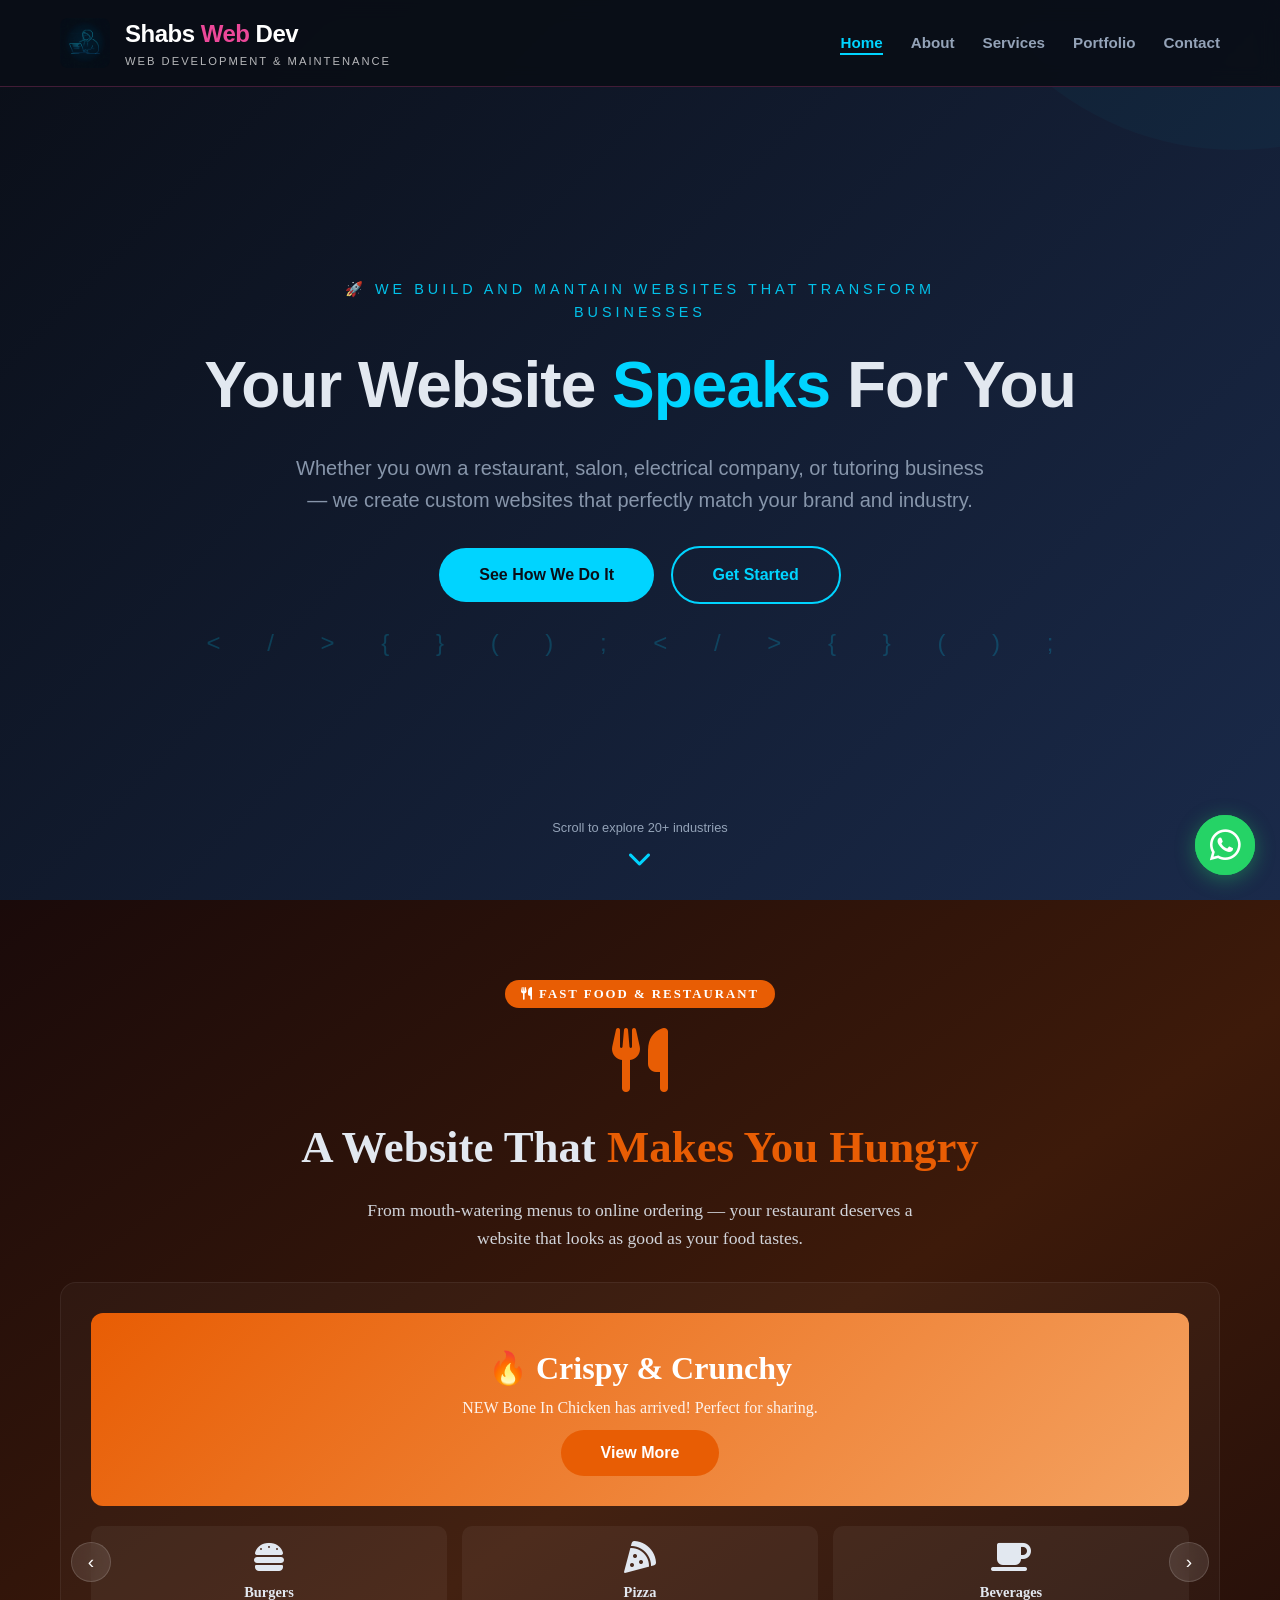
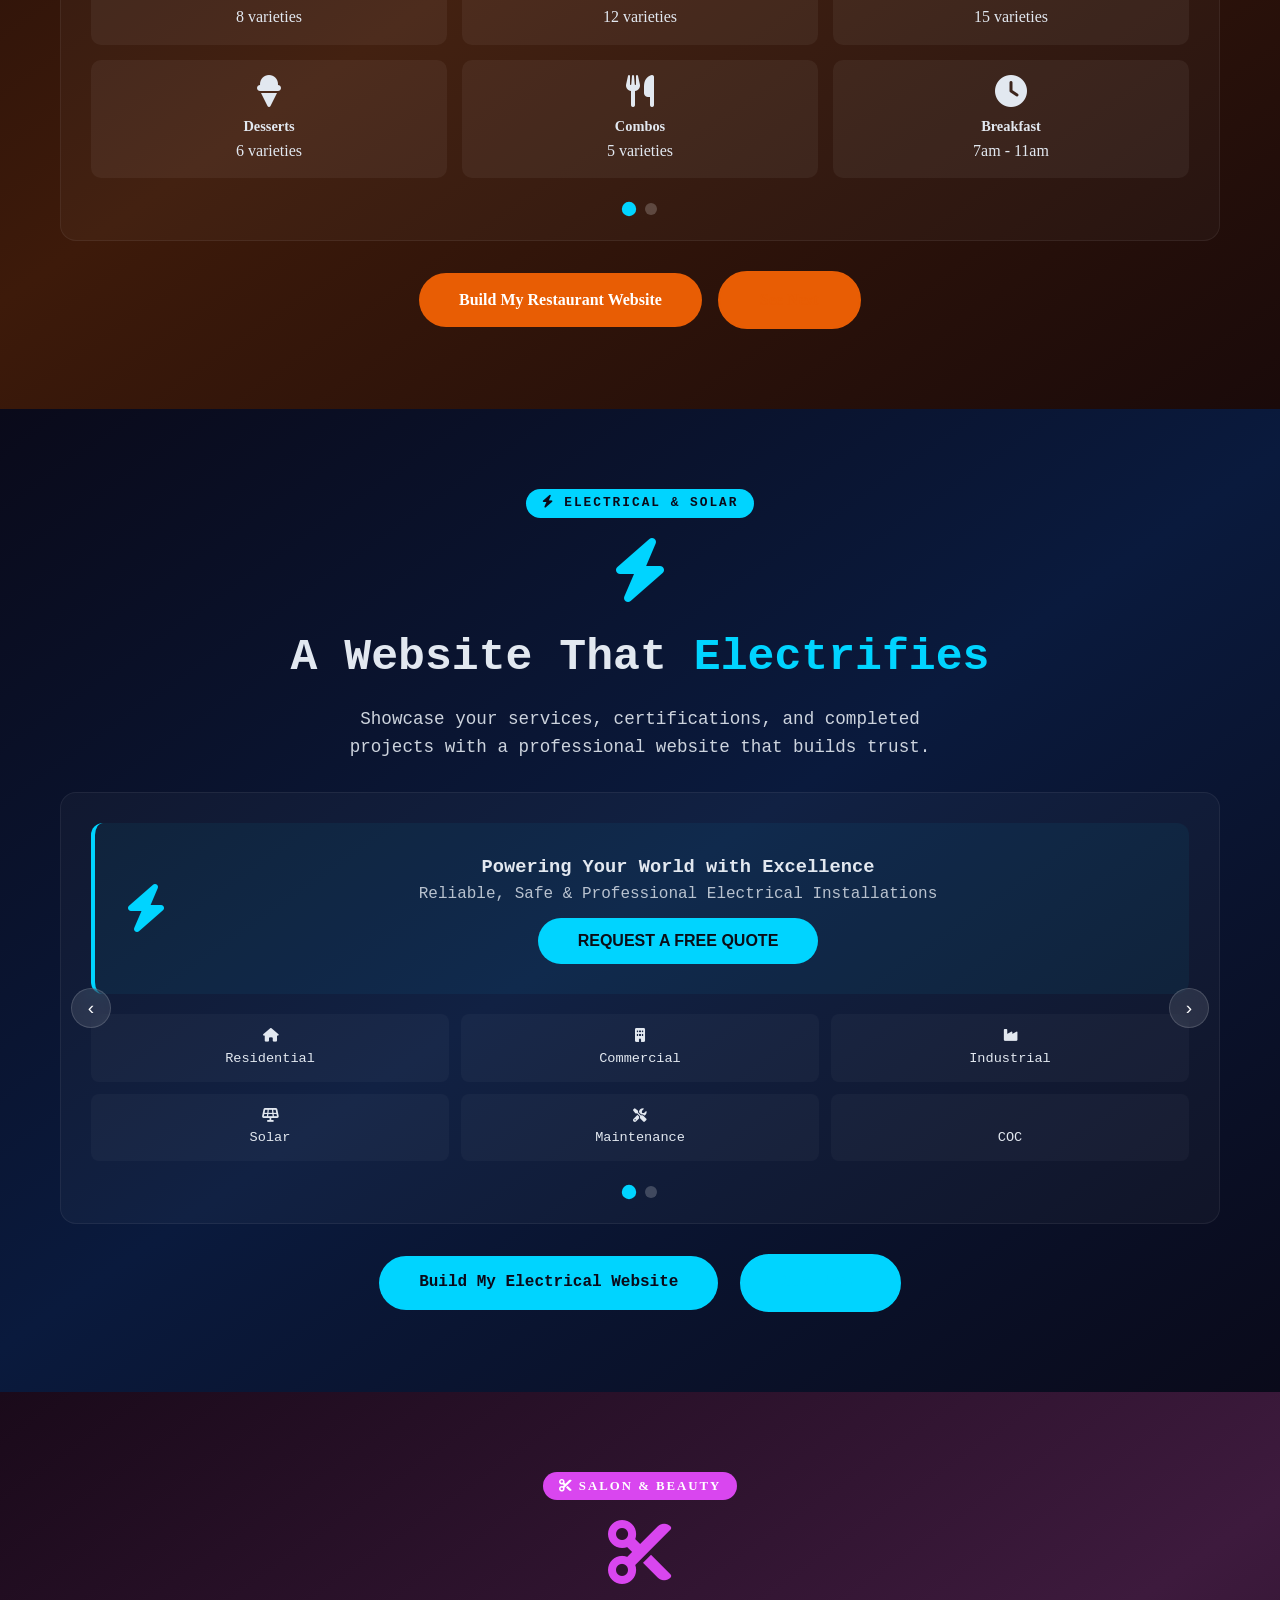
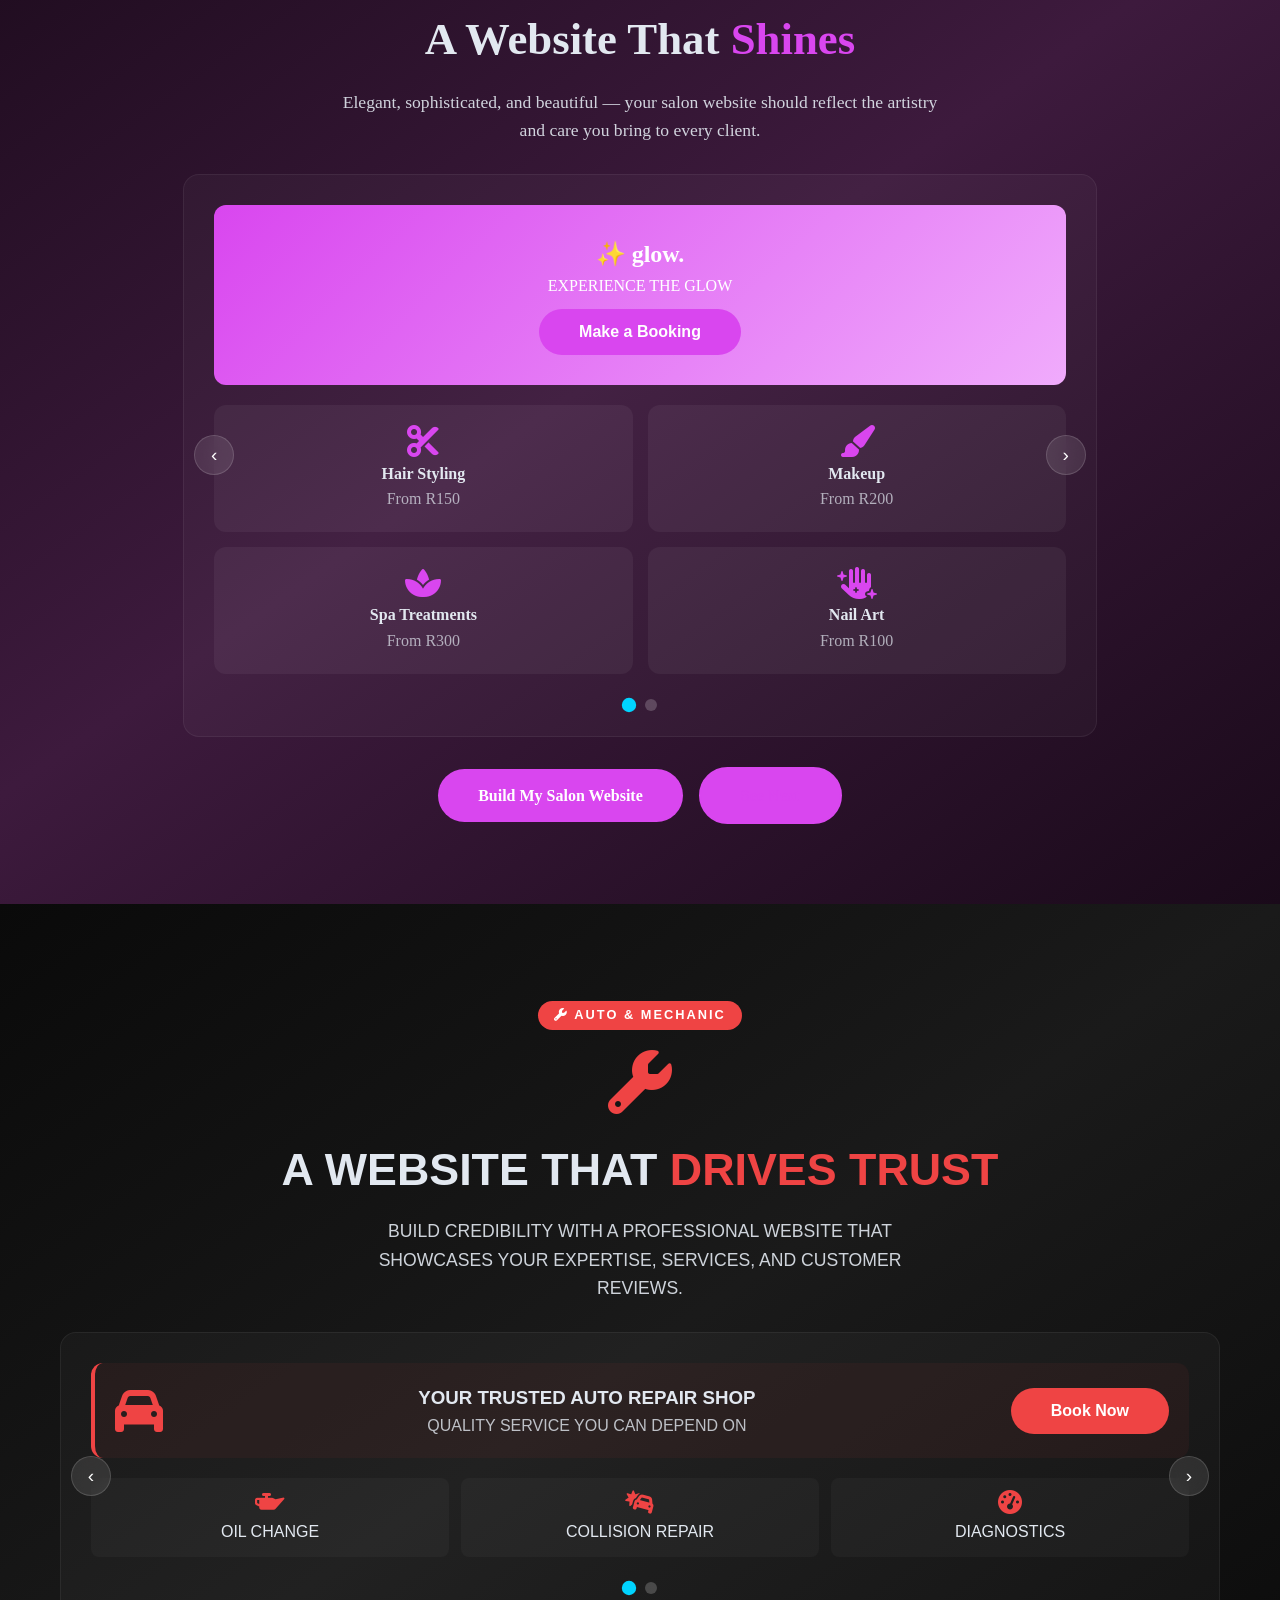
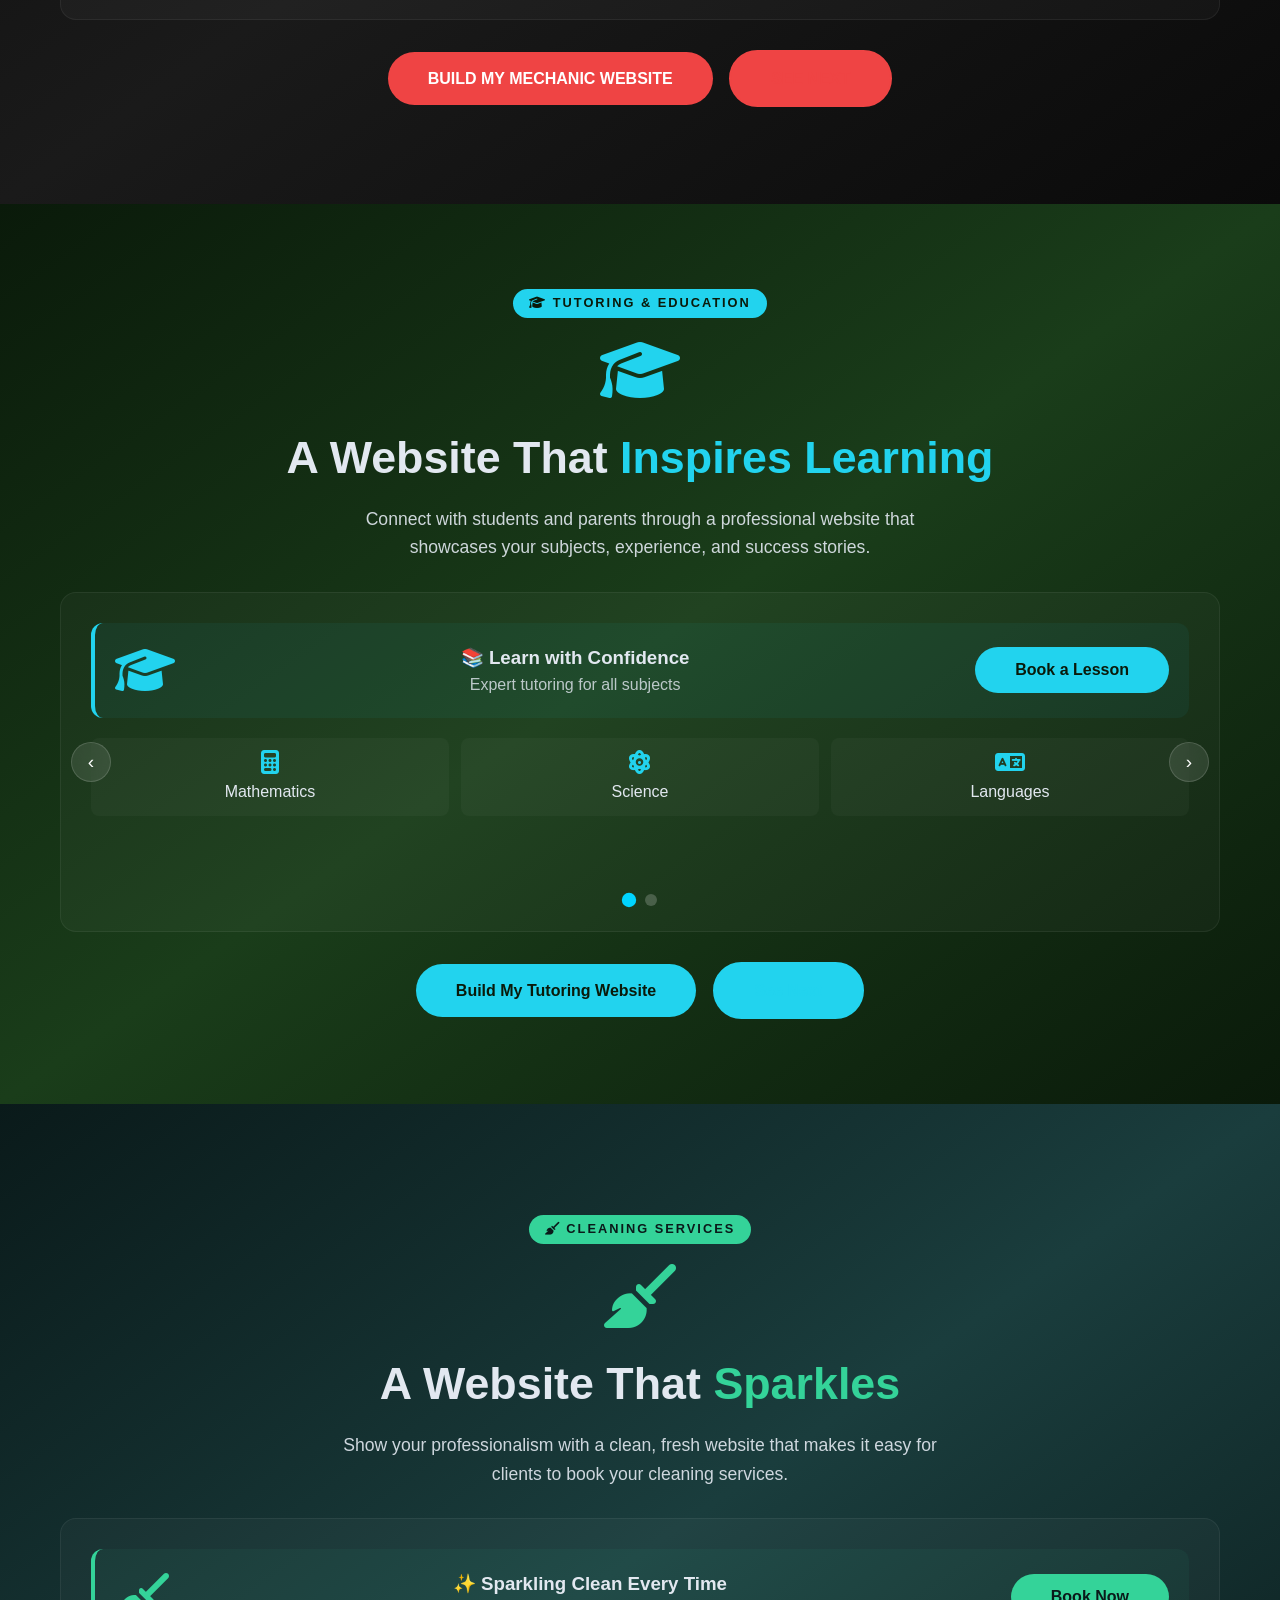
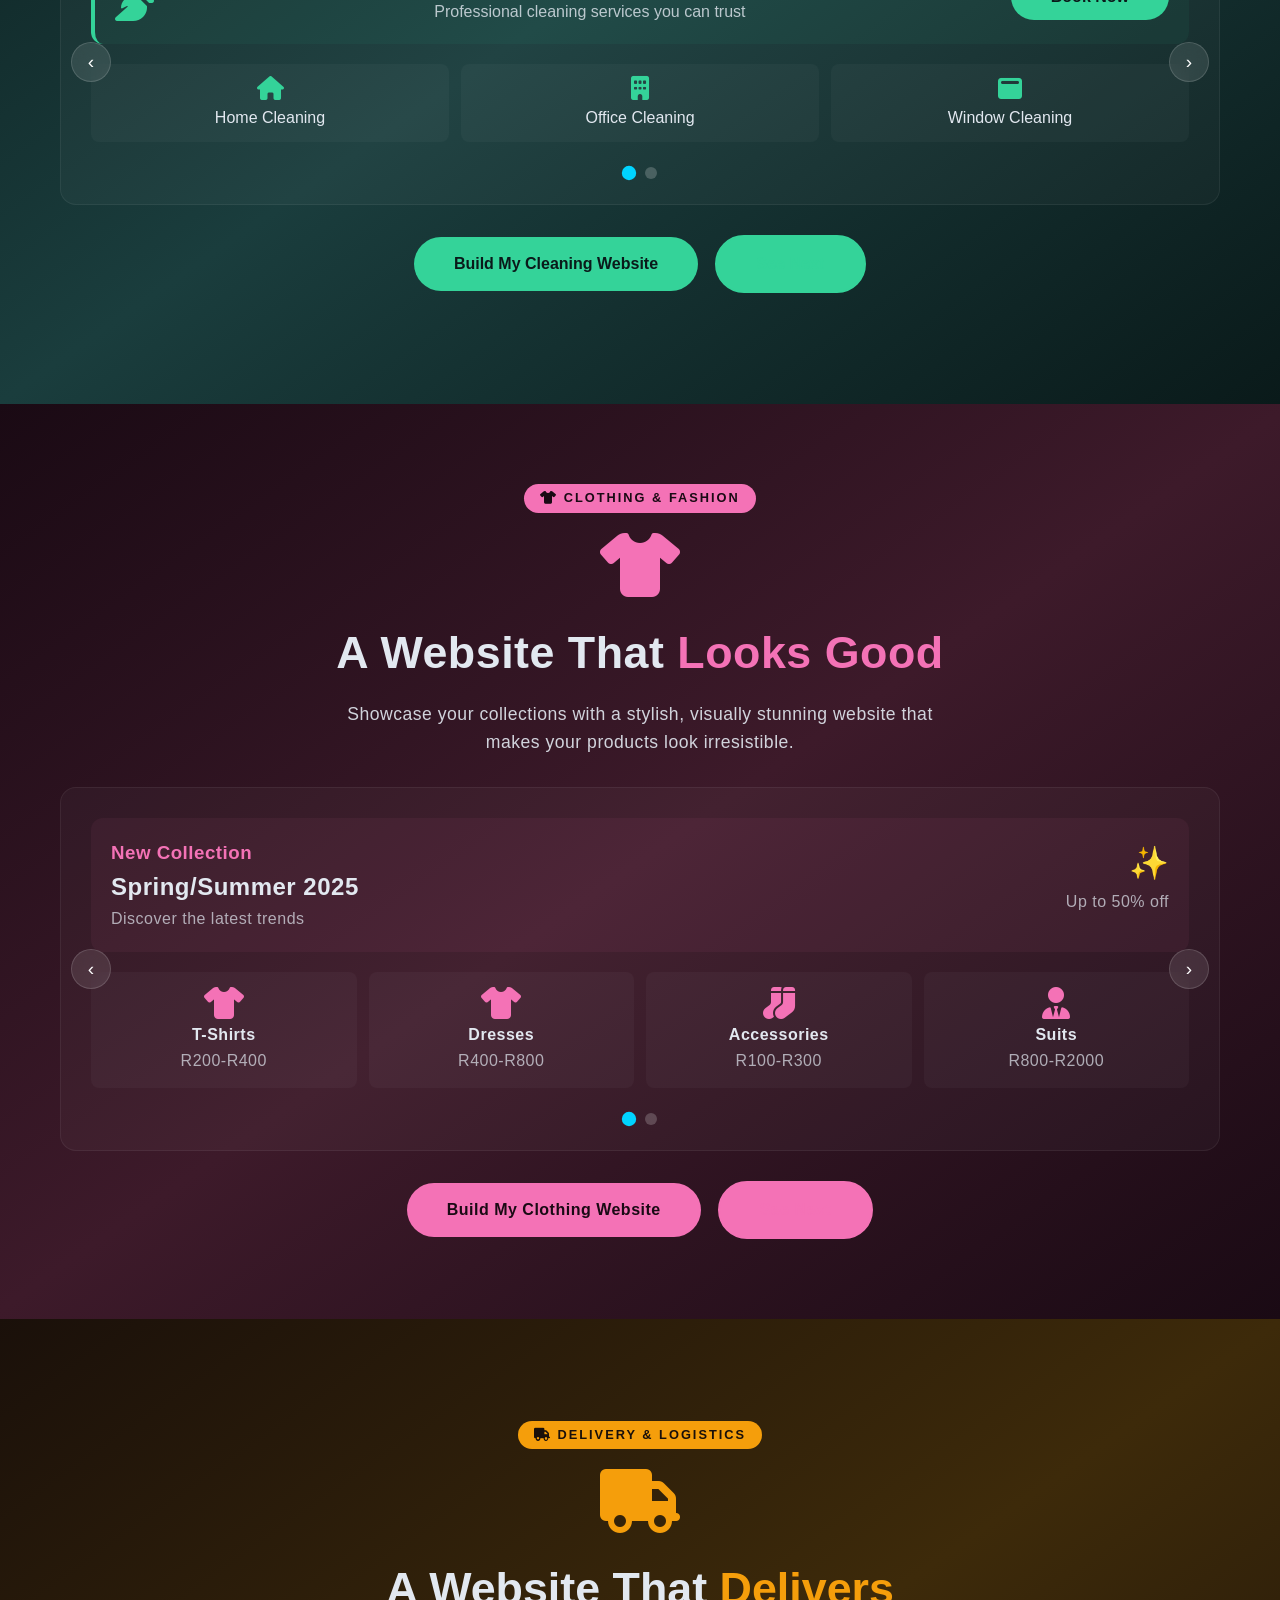
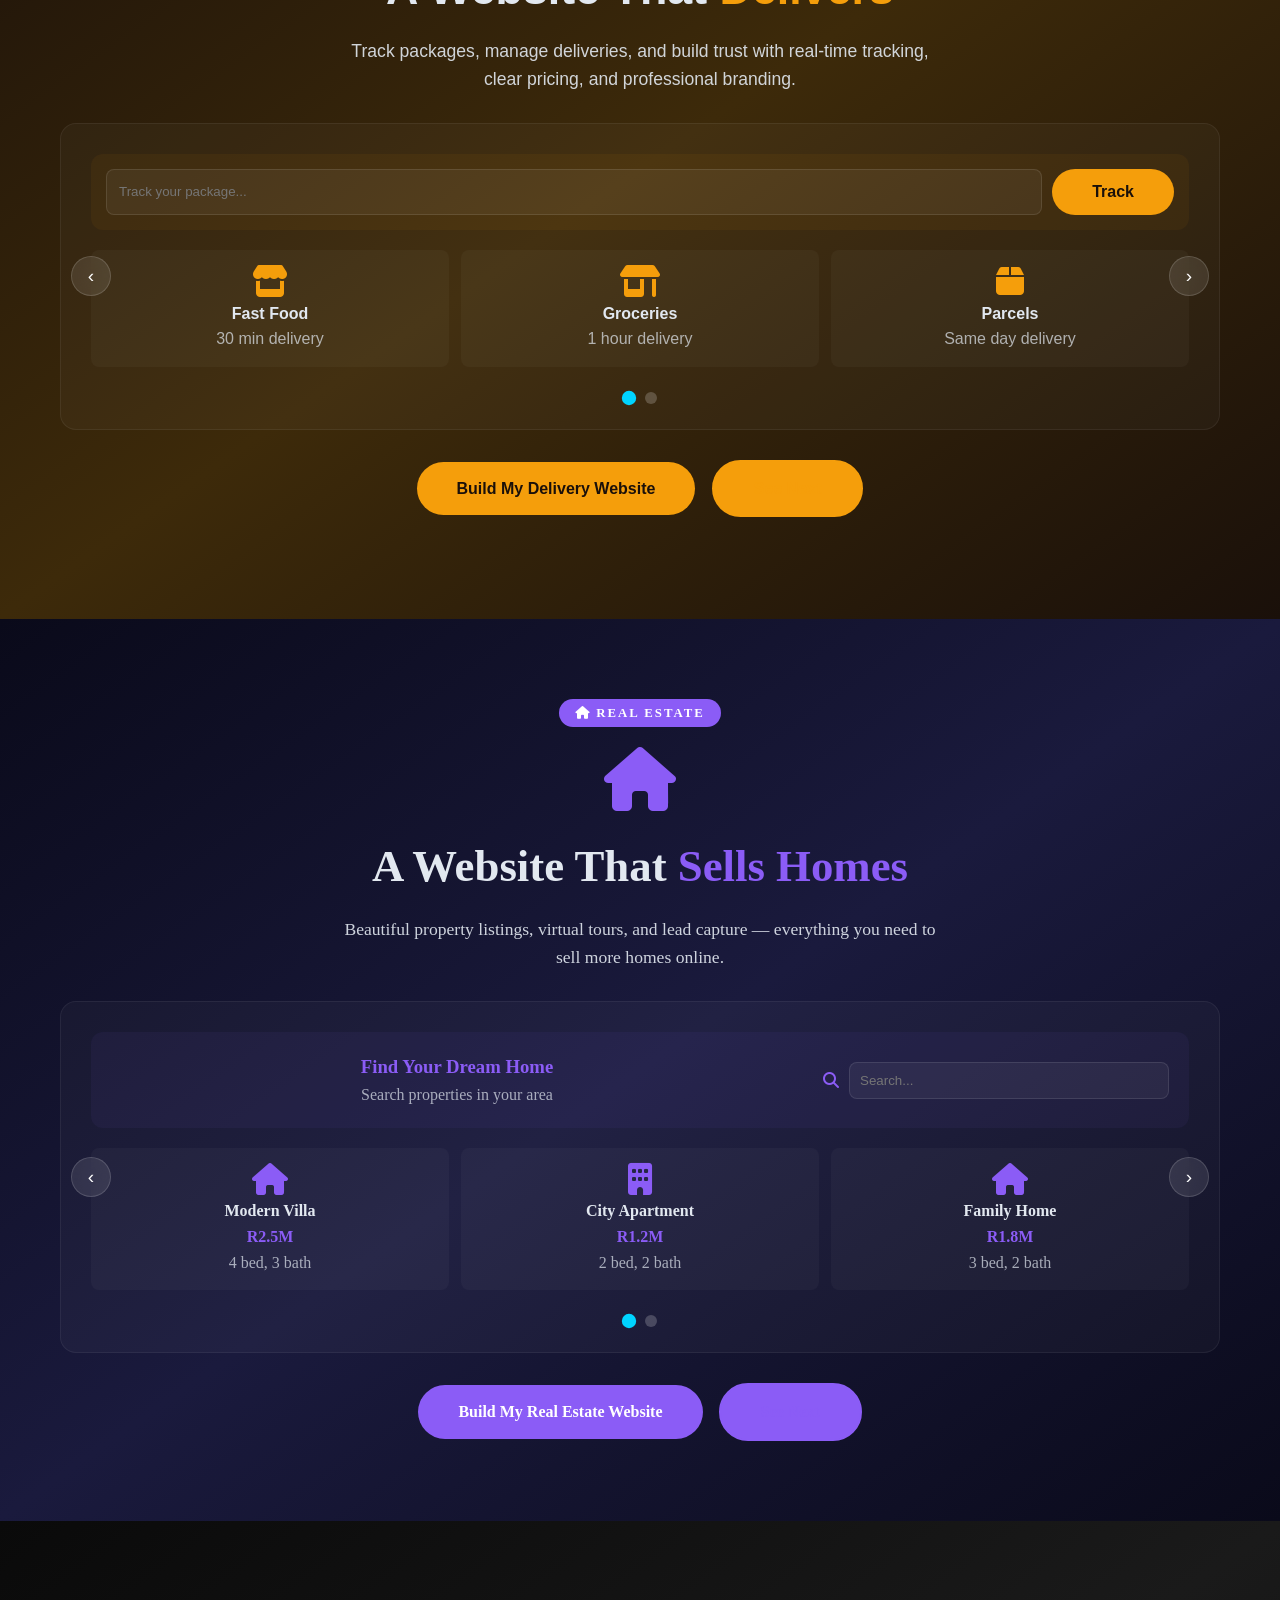
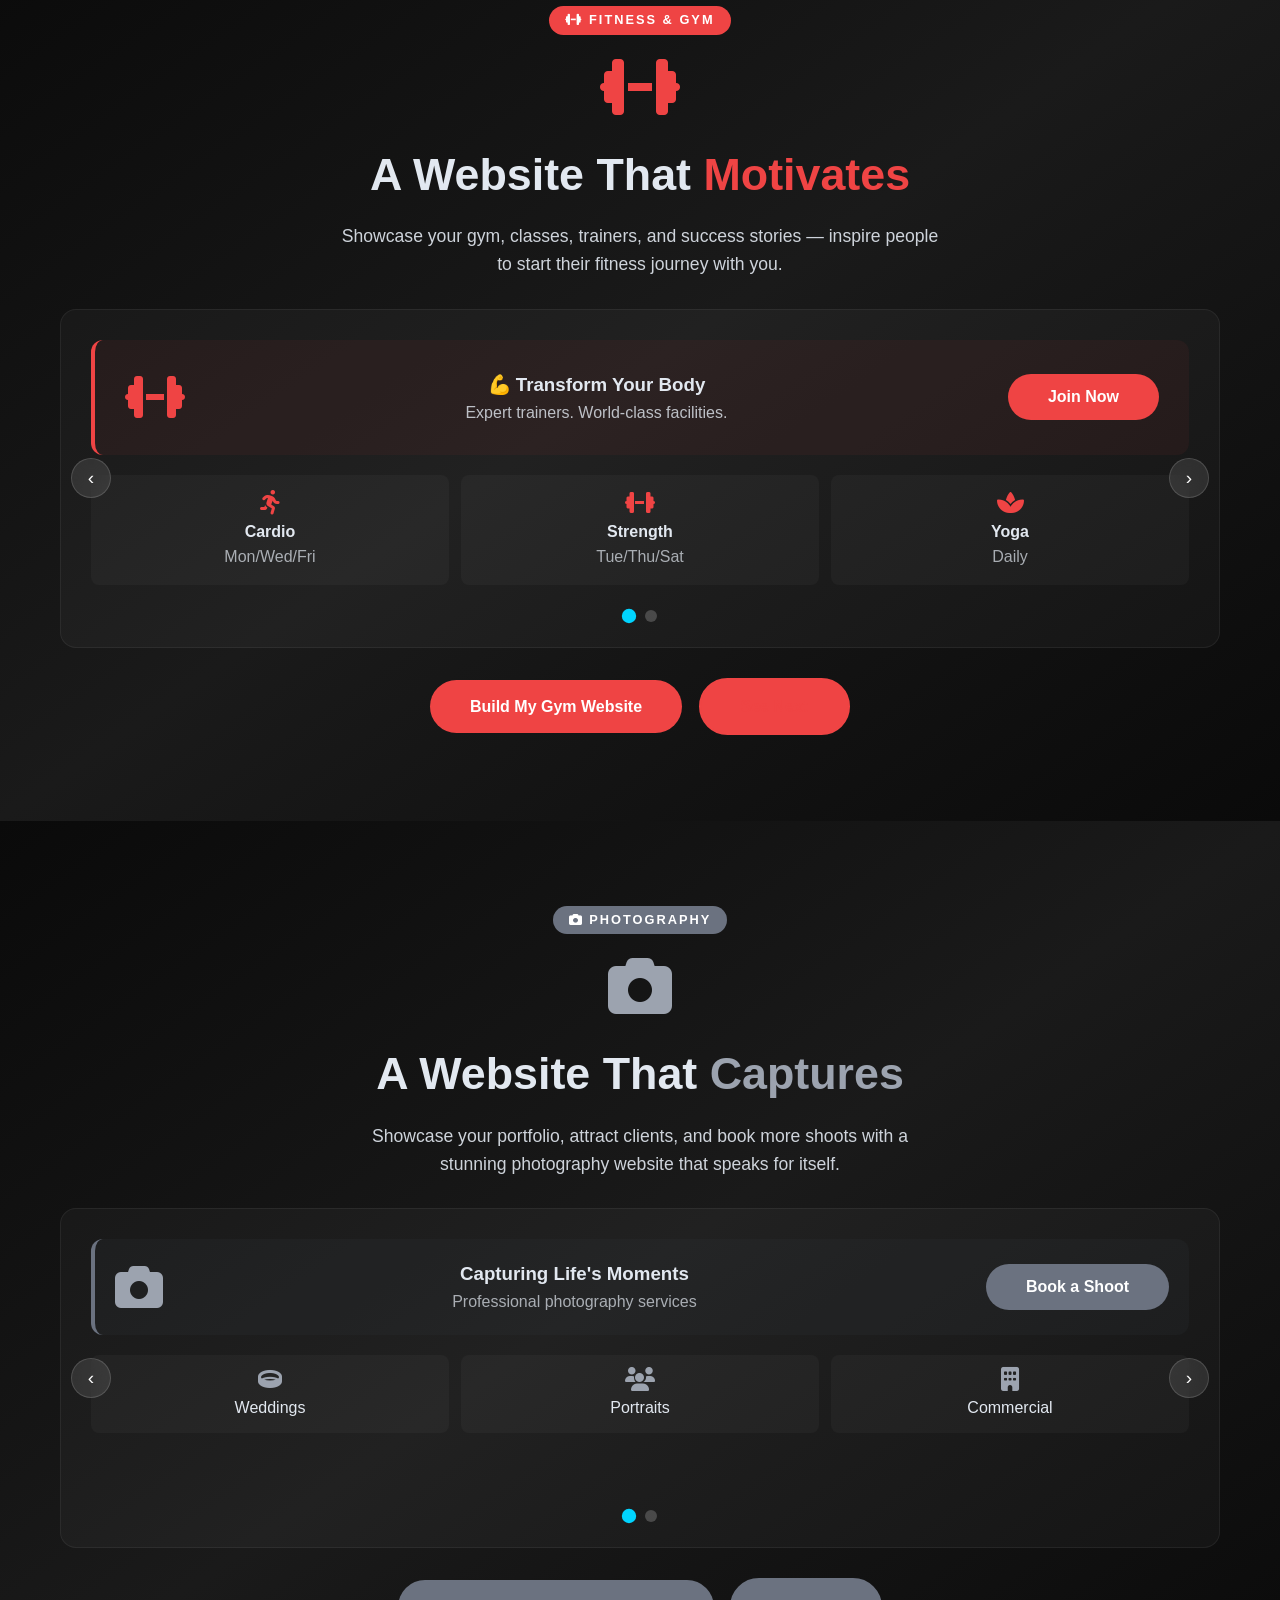
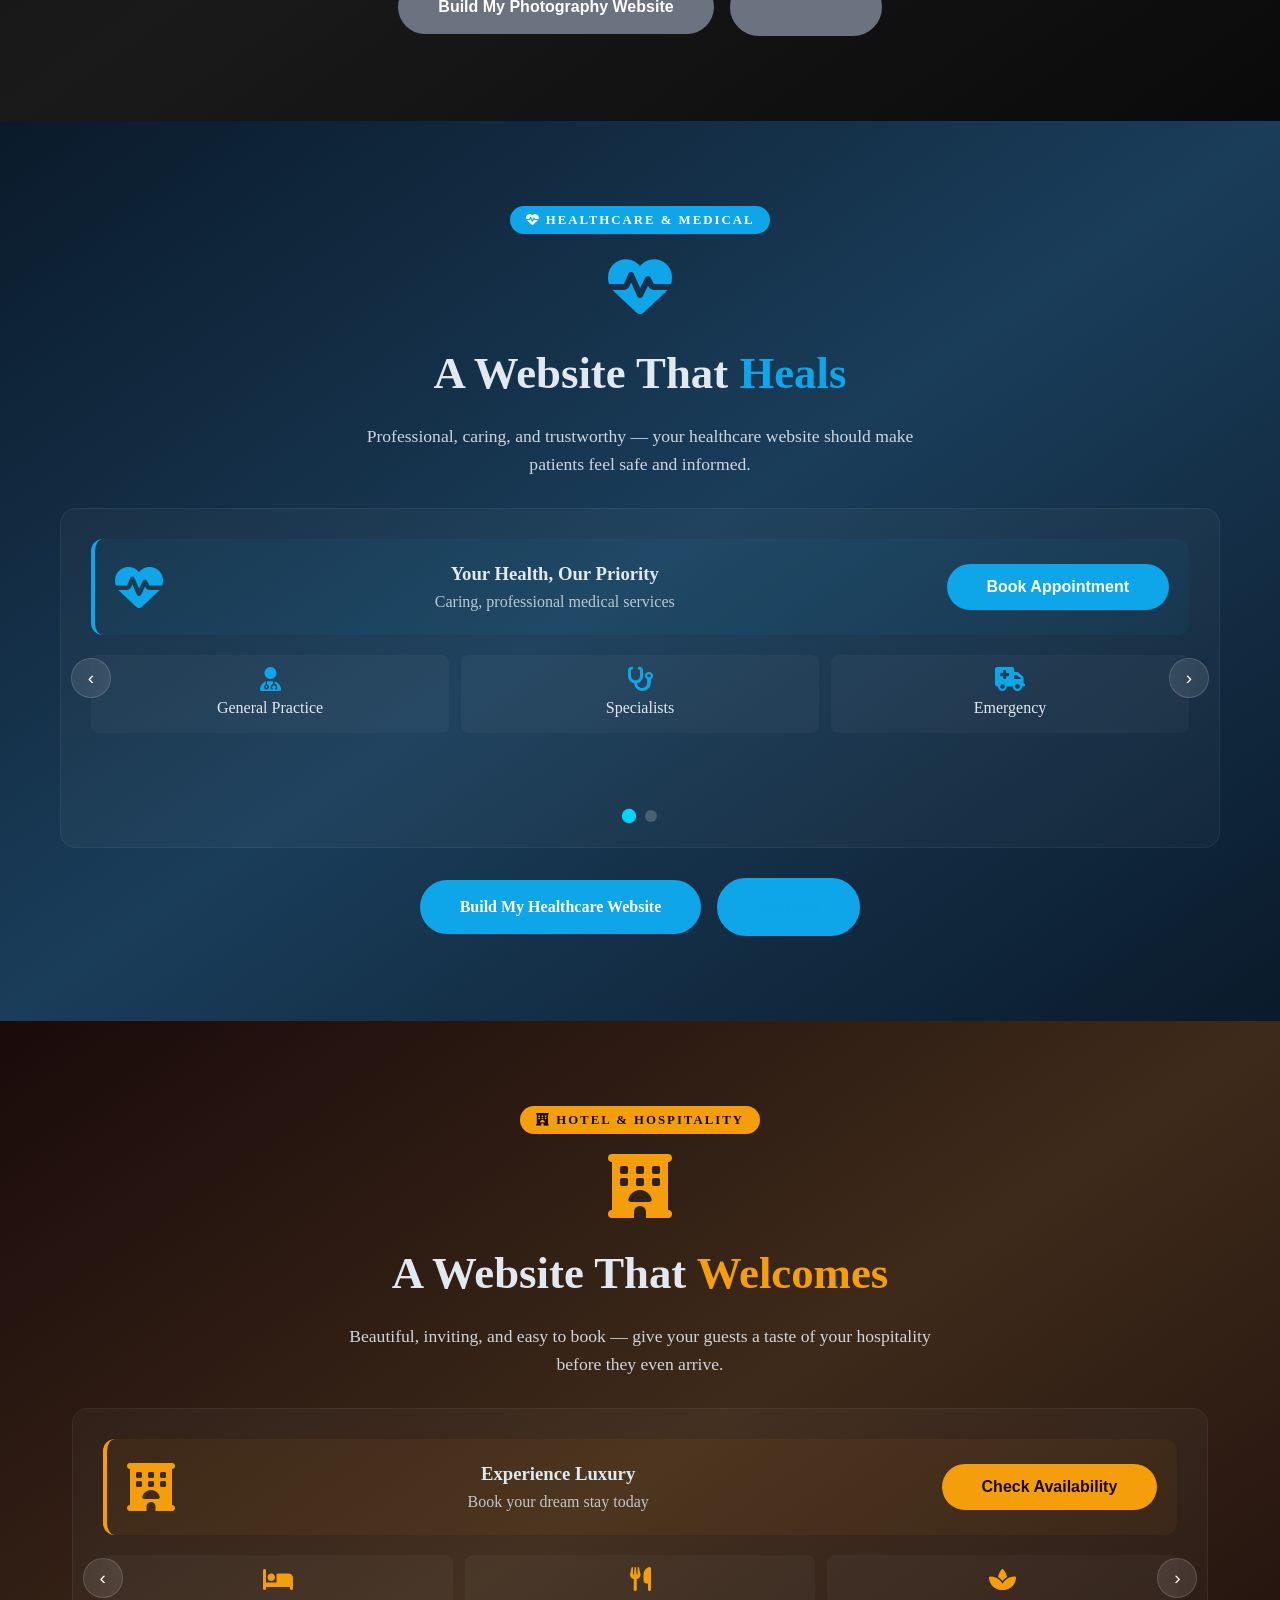
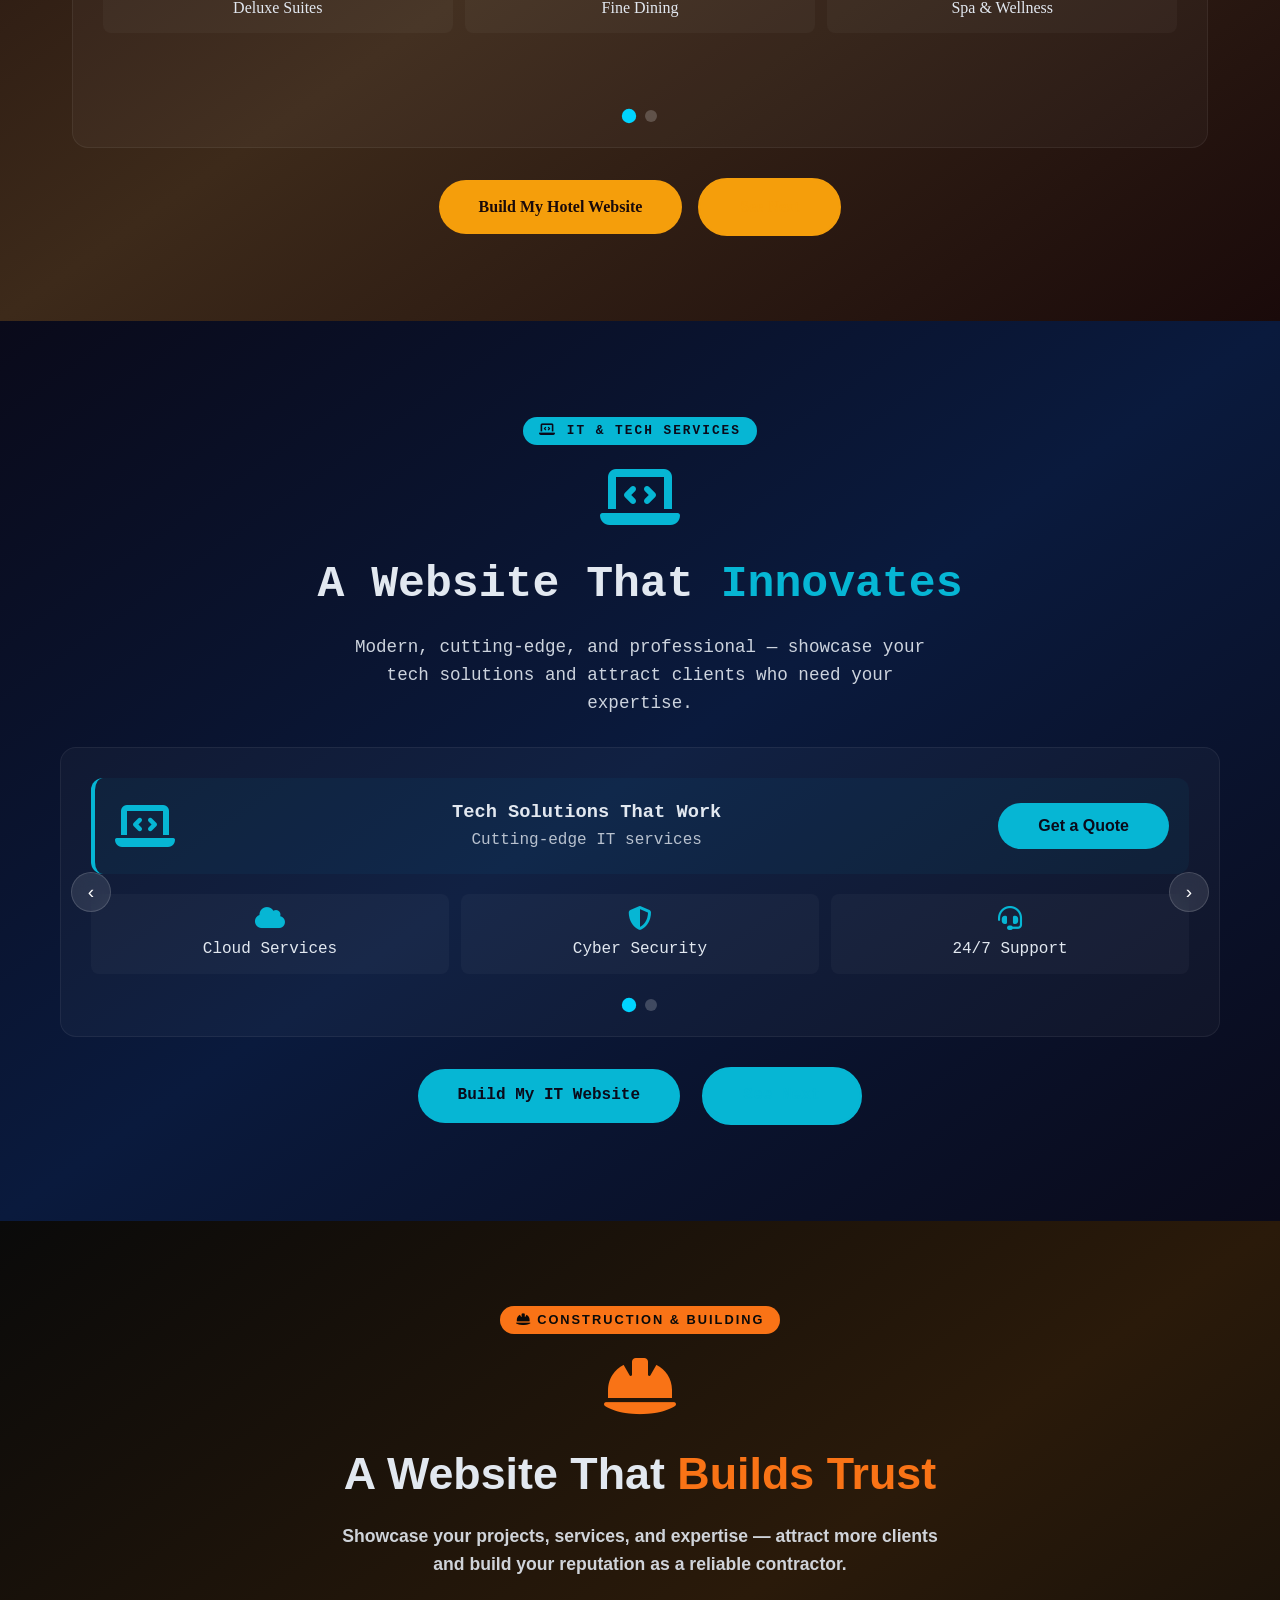
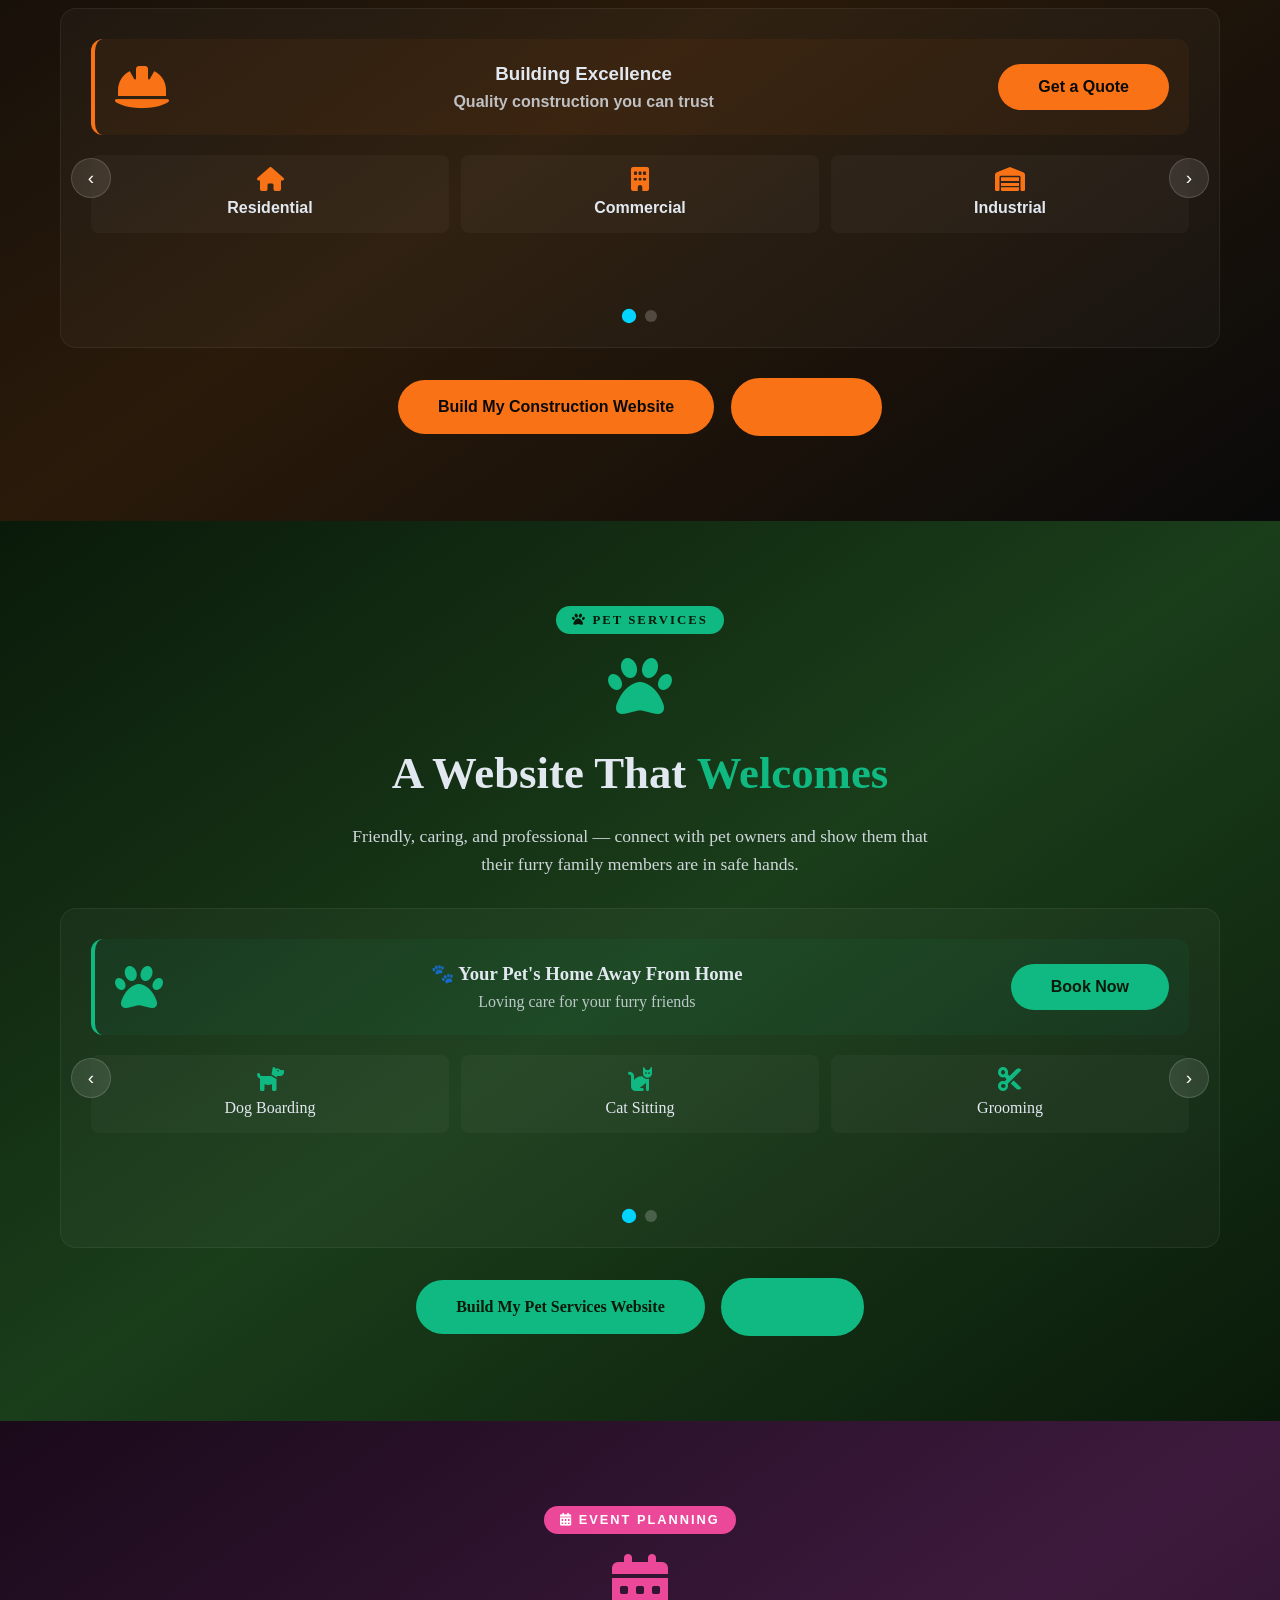
==== index.html @ 07462bca "Add files via upload" ====
<!DOCTYPE html>
<html lang="en">
<head>
    <meta charset="UTF-8" />
    <meta name="viewport" content="width=device-width, initial-scale=1.0" />
    <title>Shabs Web Development | Build Your Dream Website</title>
    <link rel="stylesheet" href="https://cdnjs.cloudflare.com/ajax/libs/font-awesome/6.5.0/css/all.min.css" />
    <link rel="stylesheet" href="css/style.css" />
</head>
<body>

    <!-- ===== HEADER ===== -->
    <!-- ===== HEADER WITH LOGO ===== -->
<header>
    <div class="container">
        <div class="logo">
            <a href="index.html" style="display:flex; align-items:center; gap:15px; text-decoration:none;">
                <img src="pictures/shabs_web_development_Logo.jpg" alt="Shabs Web Development Logo" style="height:50px; width:auto; border-radius:8px;" onerror="this.style.display='none'" />
                <div>
                    <h1>Shabs <span>Web</span> Dev</h1>
                    <p>Web Development &amp; Maintenance</p>
                </div>
            </a>
        </div>
        <div class="hamburger" id="hamburger">
            <i class="fas fa-bars"></i>
        </div>
        <nav>
            <ul id="navMenu">
                <li><a href="index.html" class="active">Home</a></li>
                <li><a href="about.html">About</a></li>
                <li><a href="services.html">Services</a></li>
                <li><a href="portfolio.html">Portfolio</a></li>
                <li><a href="contact.html">Contact</a></li>
            </ul>
        </nav>
    </div>
</header>

    <!-- ===== HERO ===== -->
    <section class="hero" id="home">
        <div class="container">
            <p class="tagline">🚀 We Build and mantain Websites That Transform Businesses</p>
            <h2>Your Website <span>Speaks</span> For You</h2>
            <p>
                Whether you own a restaurant, salon, electrical company, or tutoring business — 
                we create custom websites that perfectly match your brand and industry.
            </p>
            <div>
                <a href="#industries" class="btn">See How We Do It</a>
                <a href="contact.html" class="btn btn-outline">Get Started</a>
            </div>
            <div class="code-symbols">
                &lt; / &gt; { } ( ) ; &lt; / &gt; { } ( ) ;
            </div>
        </div>
        <div class="scroll-indicator">
            <span>Scroll to explore 20+ industries</span>
            <i class="fas fa-chevron-down"></i>
        </div>
    </section>

    <!-- ============================================================ -->
    <!-- ===== INDUSTRY 1: FOOD ===== -->
    <!-- ============================================================ -->
    <section class="industry-section industry-food" id="industries">
        <div class="container">
            <div style="text-align:center;">
                <span class="industry-label"><i class="fas fa-utensils"></i> Fast Food &amp; Restaurant</span>
                <i class="fas fa-utensils industry-icon"></i>
                <h2 class="section-title">A Website That <span>Makes You Hungry</span></h2>
                <p class="industry-description">From mouth-watering menus to online ordering — your restaurant deserves a website that looks as good as your food tastes.</p>
                
                <div class="demo-carousel" id="carousel-food">
                    <div class="carousel-track" id="track-food">
                        <div class="carousel-slide demo-food">
                            <div class="demo-hero">
                                <h2>🔥 Crispy &amp; Crunchy</h2>
                                <p>NEW Bone In Chicken has arrived! Perfect for sharing.</p>
                                <button class="btn" style="background:#e85d04;color:#fff;margin-top:10px;">View More</button>
                            </div>
                            <div class="demo-menu-grid">
                                <div class="demo-menu-item"><i class="fas fa-hamburger"></i><h4>Burgers</h4><p>8 varieties</p></div>
                                <div class="demo-menu-item"><i class="fas fa-pizza-slice"></i><h4>Pizza</h4><p>12 varieties</p></div>
                                <div class="demo-menu-item"><i class="fas fa-coffee"></i><h4>Beverages</h4><p>15 varieties</p></div>
                                <div class="demo-menu-item"><i class="fas fa-ice-cream"></i><h4>Desserts</h4><p>6 varieties</p></div>
                                <div class="demo-menu-item"><i class="fas fa-utensils"></i><h4>Combos</h4><p>5 varieties</p></div>
                                <div class="demo-menu-item"><i class="fas fa-clock"></i><h4>Breakfast</h4><p>7am - 11am</p></div>
                            </div>
                        </div>
                        <div class="carousel-slide demo-food">
                            <div style="display:grid;grid-template-columns:1fr 1fr;gap:20px;padding:20px;">
                                <div style="background:rgba(232,93,4,0.1);border-radius:12px;padding:30px;text-align:center;">
                                    <i class="fas fa-utensils" style="font-size:3rem;color:#e85d04;margin-bottom:10px;"></i>
                                    <h4>Bone In Chicken</h4>
                                    <p style="opacity:0.8;">NEW! Crispy, crunchy, and delicious.</p>
                                    <button class="btn" style="background:#e85d04;color:#fff;margin-top:15px;font-size:0.85rem;">Order Now</button>
                                </div>
                                <div style="background:rgba(232,93,4,0.1);border-radius:12px;padding:30px;text-align:center;">
                                    <i class="fas fa-coffee" style="font-size:3rem;color:#e85d04;margin-bottom:10px;"></i>
                                    <h4>BK Café</h4>
                                    <p style="opacity:0.8;">Freshly brewed coffee to start your day.</p>
                                    <button class="btn" style="background:#e85d04;color:#fff;margin-top:15px;font-size:0.85rem;">View Menu</button>
                                </div>
                            </div>
                            <div style="display:grid;grid-template-columns:1fr 1fr 1fr;gap:15px;padding:0 20px;">
                                <div style="background:rgba(232,93,4,0.05);border-radius:10px;padding:15px;text-align:center;"><h4>🍔 Stacked</h4><p style="opacity:0.7;">Limited Time</p></div>
                                <div style="background:rgba(232,93,4,0.05);border-radius:10px;padding:15px;text-align:center;"><h4>🍗 Chicken</h4><p style="opacity:0.7;">NEW!</p></div>
                                <div style="background:rgba(232,93,4,0.05);border-radius:10px;padding:15px;text-align:center;"><h4>🍰 Desserts</h4><p style="opacity:0.7;">Sweet Treats</p></div>
                            </div>
                        </div>
                    </div>
                    <button class="carousel-nav prev" onclick="prevSlide('food')">‹</button>
                    <button class="carousel-nav next" onclick="nextSlide('food')">›</button>
                    <div class="carousel-indicators" id="indicators-food">
                        <button class="active" onclick="goToSlide('food', 0)"></button>
                        <button onclick="goToSlide('food', 1)"></button>
                    </div>
                </div>
                
                <div style="margin-top:30px;">
                    <a href="contact.html" class="btn">Build My Restaurant Website</a>
                    <a href="#industries-2" class="btn btn-outline">See Next</a>
                </div>
            </div>
        </div>
    </section>

    <!-- ============================================================ -->
    <!-- ===== INDUSTRY 2: ELECTRICAL ===== -->
    <!-- ============================================================ -->
    <section class="industry-section industry-electrical" id="industries-2">
        <div class="container">
            <div style="text-align:center;">
                <span class="industry-label"><i class="fas fa-bolt"></i> Electrical &amp; Solar</span>
                <i class="fas fa-bolt industry-icon"></i>
                <h2 class="section-title">A Website That <span>Electrifies</span></h2>
                <p class="industry-description">Showcase your services, certifications, and completed projects with a professional website that builds trust.</p>
                
                <div class="demo-carousel" id="carousel-electrical">
                    <div class="carousel-track" id="track-electrical">
                        <div class="carousel-slide demo-electrical">
                            <div class="demo-hero">
                                <i class="fas fa-bolt icon"></i>
                                <div style="flex:1;">
                                    <h3>Powering Your World with Excellence</h3>
                                    <p style="opacity:0.8;">Reliable, Safe &amp; Professional Electrical Installations</p>
                                    <button class="btn" style="background:#00d4ff;color:#0a0e17;margin-top:10px;">REQUEST A FREE QUOTE</button>
                                </div>
                            </div>
                            <div class="demo-services">
                                <div class="demo-service"><i class="fas fa-home"></i><br/>Residential</div>
                                <div class="demo-service"><i class="fas fa-building"></i><br/>Commercial</div>
                                <div class="demo-service"><i class="fas fa-industry"></i><br/>Industrial</div>
                                <div class="demo-service"><i class="fas fa-solar-panel"></i><br/>Solar</div>
                                <div class="demo-service"><i class="fas fa-tools"></i><br/>Maintenance</div>
                                <div class="demo-service"><i class="fas fa-file-certificate"></i><br/>COC</div>
                            </div>
                        </div>
                        <div class="carousel-slide demo-electrical">
                            <div style="display:grid;grid-template-columns:1fr 1fr 1fr;gap:15px;padding:20px;">
                                <div style="background:rgba(0,212,255,0.05);border-radius:12px;padding:25px;text-align:center;border:1px solid rgba(0,212,255,0.1);">
                                    <i class="fas fa-check-circle" style="font-size:2.5rem;color:#00d4ff;margin-bottom:10px;"></i>
                                    <h4>Certified</h4>
                                    <p style="opacity:0.7;">ECSA Registered</p>
                                </div>
                                <div style="background:rgba(0,212,255,0.05);border-radius:12px;padding:25px;text-align:center;border:1px solid rgba(0,212,255,0.1);">
                                    <i class="fas fa-star" style="font-size:2.5rem;color:#00d4ff;margin-bottom:10px;"></i>
                                    <h4>5-Star Service</h4>
                                    <p style="opacity:0.7;">100+ Reviews</p>
                                </div>
                                <div style="background:rgba(0,212,255,0.05);border-radius:12px;padding:25px;text-align:center;border:1px solid rgba(0,212,255,0.1);">
                                    <i class="fas fa-clock" style="font-size:2.5rem;color:#00d4ff;margin-bottom:10px;"></i>
                                    <h4>24/7 Support</h4>
                                    <p style="opacity:0.7;">Emergency Services</p>
                                </div>
                            </div>
                        </div>
                    </div>
                    <button class="carousel-nav prev" onclick="prevSlide('electrical')">‹</button>
                    <button class="carousel-nav next" onclick="nextSlide('electrical')">›</button>
                    <div class="carousel-indicators" id="indicators-electrical">
                        <button class="active" onclick="goToSlide('electrical', 0)"></button>
                        <button onclick="goToSlide('electrical', 1)"></button>
                    </div>
                </div>
                
                <div style="margin-top:30px;">
                    <a href="contact.html" class="btn">Build My Electrical Website</a>
                    <a href="#industries-3" class="btn btn-outline">See Next</a>
                </div>
            </div>
        </div>
    </section>

    <!-- ============================================================ -->
    <!-- ===== INDUSTRY 3: SALON ===== -->
    <!-- ============================================================ -->
    <section class="industry-section industry-salon" id="industries-3">
        <div class="container">
            <div style="text-align:center;">
                <span class="industry-label"><i class="fas fa-cut"></i> Salon &amp; Beauty</span>
                <i class="fas fa-cut industry-icon"></i>
                <h2 class="section-title">A Website That <span>Shines</span></h2>
                <p class="industry-description">Elegant, sophisticated, and beautiful — your salon website should reflect the artistry and care you bring to every client.</p>
                
                <div class="demo-carousel" id="carousel-salon">
                    <div class="carousel-track" id="track-salon">
                        <div class="carousel-slide demo-salon">
                            <div class="demo-hero">
                                <h2 style="font-family:Georgia,serif;">✨ glow.</h2>
                                <p>EXPERIENCE THE GLOW</p>
                                <button class="btn" style="background:#d946ef;color:#fff;margin-top:10px;">Make a Booking</button>
                            </div>
                            <div class="demo-services-grid">
                                <div class="demo-service-card"><i class="fas fa-cut" style="font-size:2rem;color:#d946ef;"></i><h4>Hair Styling</h4><p style="opacity:0.7;">From R150</p></div>
                                <div class="demo-service-card"><i class="fas fa-paint-brush" style="font-size:2rem;color:#d946ef;"></i><h4>Makeup</h4><p style="opacity:0.7;">From R200</p></div>
                                <div class="demo-service-card"><i class="fas fa-spa" style="font-size:2rem;color:#d946ef;"></i><h4>Spa Treatments</h4><p style="opacity:0.7;">From R300</p></div>
                                <div class="demo-service-card"><i class="fas fa-hand-sparkles" style="font-size:2rem;color:#d946ef;"></i><h4>Nail Art</h4><p style="opacity:0.7;">From R100</p></div>
                            </div>
                        </div>
                        <div class="carousel-slide demo-salon">
                            <div style="display:grid;grid-template-columns:1fr 1fr;gap:20px;padding:20px;">
                                <div style="background:rgba(217,70,239,0.08);border-radius:12px;padding:25px;text-align:center;border:1px solid rgba(217,70,239,0.1);">
                                    <i class="fas fa-star" style="font-size:2.5rem;color:#d946ef;margin-bottom:10px;"></i>
                                    <h4>Wedding Packages</h4>
                                    <p style="opacity:0.7;">Special occasion looks</p>
                                    <button class="btn" style="background:#d946ef;color:#fff;font-size:0.85rem;margin-top:10px;">View Details</button>
                                </div>
                                <div style="background:rgba(217,70,239,0.08);border-radius:12px;padding:25px;text-align:center;border:1px solid rgba(217,70,239,0.1);">
                                    <i class="fas fa-gift" style="font-size:2.5rem;color:#d946ef;margin-bottom:10px;"></i>
                                    <h4>Gift Vouchers</h4>
                                    <p style="opacity:0.7;">The perfect gift</p>
                                    <button class="btn" style="background:#d946ef;color:#fff;font-size:0.85rem;margin-top:10px;">Buy Now</button>
                                </div>
                            </div>
                        </div>
                    </div>
                    <button class="carousel-nav prev" onclick="prevSlide('salon')">‹</button>
                    <button class="carousel-nav next" onclick="nextSlide('salon')">›</button>
                    <div class="carousel-indicators" id="indicators-salon">
                        <button class="active" onclick="goToSlide('salon', 0)"></button>
                        <button onclick="goToSlide('salon', 1)"></button>
                    </div>
                </div>
                
                <div style="margin-top:30px;">
                    <a href="contact.html" class="btn">Build My Salon Website</a>
                    <a href="#industries-4" class="btn btn-outline">See Next</a>
                </div>
            </div>
        </div>
    </section>

    <!-- ============================================================ -->
    <!-- ===== INDUSTRY 4: MECHANIC ===== -->
    <!-- ============================================================ -->
    <section class="industry-section industry-mechanic" id="industries-4">
        <div class="container">
            <div style="text-align:center;">
                <span class="industry-label"><i class="fas fa-wrench"></i> Auto &amp; Mechanic</span>
                <i class="fas fa-wrench industry-icon"></i>
                <h2 class="section-title">A Website That <span>Drives Trust</span></h2>
                <p class="industry-description">Build credibility with a professional website that showcases your expertise, services, and customer reviews.</p>
                
                <div class="demo-carousel" id="carousel-mechanic">
                    <div class="carousel-track" id="track-mechanic">
                        <div class="carousel-slide demo-mechanic">
                            <div style="display:flex;align-items:center;gap:30px;padding:20px;background:rgba(239,68,68,0.05);border-radius:12px;border-left:4px solid #ef4444;margin-bottom:20px;">
                                <i class="fas fa-car" style="font-size:3rem;color:#ef4444;"></i>
                                <div style="flex:1;"><h3>Your Trusted Auto Repair Shop</h3><p style="opacity:0.8;">Quality service you can depend on</p></div>
                                <button class="btn" style="background:#ef4444;color:#fff;">Book Now</button>
                            </div>
                            <div style="display:grid;grid-template-columns:repeat(3,1fr);gap:12px;">
                                <div style="background:rgba(255,255,255,0.03);padding:12px;border-radius:8px;text-align:center;"><i class="fas fa-oil-can" style="color:#ef4444;font-size:1.5rem;"></i><br/>Oil Change</div>
                                <div style="background:rgba(255,255,255,0.03);padding:12px;border-radius:8px;text-align:center;"><i class="fas fa-car-crash" style="color:#ef4444;font-size:1.5rem;"></i><br/>Collision Repair</div>
                                <div style="background:rgba(255,255,255,0.03);padding:12px;border-radius:8px;text-align:center;"><i class="fas fa-tachometer-alt" style="color:#ef4444;font-size:1.5rem;"></i><br/>Diagnostics</div>
                            </div>
                        </div>
                        <div class="carousel-slide demo-mechanic">
                            <div style="display:grid;grid-template-columns:1fr 1fr 1fr;gap:15px;padding:20px;">
                                <div style="background:rgba(239,68,68,0.05);border-radius:12px;padding:20px;text-align:center;border:1px solid rgba(239,68,68,0.1);">
                                    <i class="fas fa-star" style="font-size:2rem;color:#ef4444;"></i>
                                    <h4>4.9/5</h4>
                                    <p style="opacity:0.7;">Customer Rating</p>
                                </div>
                                <div style="background:rgba(239,68,68,0.05);border-radius:12px;padding:20px;text-align:center;border:1px solid rgba(239,68,68,0.1);">
                                    <i class="fas fa-clock" style="font-size:2rem;color:#ef4444;"></i>
                                    <h4>15+ Years</h4>
                                    <p style="opacity:0.7;">Experience</p>
                                </div>
                                <div style="background:rgba(239,68,68,0.05);border-radius:12px;padding:20px;text-align:center;border:1px solid rgba(239,68,68,0.1);">
                                    <i class="fas fa-shield-alt" style="font-size:2rem;color:#ef4444;"></i>
                                    <h4>100%</h4>
                                    <p style="opacity:0.7;">Guaranteed</p>
                                </div>
                            </div>
                        </div>
                    </div>
                    <button class="carousel-nav prev" onclick="prevSlide('mechanic')">‹</button>
                    <button class="carousel-nav next" onclick="nextSlide('mechanic')">›</button>
                    <div class="carousel-indicators" id="indicators-mechanic">
                        <button class="active" onclick="goToSlide('mechanic', 0)"></button>
                        <button onclick="goToSlide('mechanic', 1)"></button>
                    </div>
                </div>
                
                <div style="margin-top:30px;">
                    <a href="contact.html" class="btn">Build My Mechanic Website</a>
                    <a href="#industries-5" class="btn btn-outline">See Next</a>
                </div>
            </div>
        </div>
    </section>

    <!-- ============================================================ -->
    <!-- ===== INDUSTRY 5: TUTORING ===== -->
    <!-- ============================================================ -->
    <section class="industry-section industry-tutoring" id="industries-5">
        <div class="container">
            <div style="text-align:center;">
                <span class="industry-label"><i class="fas fa-graduation-cap"></i> Tutoring &amp; Education</span>
                <i class="fas fa-graduation-cap industry-icon"></i>
                <h2 class="section-title">A Website That <span>Inspires Learning</span></h2>
                <p class="industry-description">Connect with students and parents through a professional website that showcases your subjects, experience, and success stories.</p>
                
                <div class="demo-carousel" id="carousel-tutoring">
                    <div class="carousel-track" id="track-tutoring">
                        <div class="carousel-slide demo-tutoring">
                            <div style="display:flex;align-items:center;gap:30px;padding:20px;background:rgba(34,211,238,0.05);border-radius:12px;border-left:4px solid #22d3ee;margin-bottom:20px;">
                                <i class="fas fa-graduation-cap" style="font-size:3rem;color:#22d3ee;"></i>
                                <div style="flex:1;"><h3>📚 Learn with Confidence</h3><p style="opacity:0.8;">Expert tutoring for all subjects</p></div>
                                <button class="btn" style="background:#22d3ee;color:#0a1a0a;">Book a Lesson</button>
                            </div>
                            <div style="display:grid;grid-template-columns:repeat(3,1fr);gap:12px;">
                                <div style="background:rgba(255,255,255,0.03);padding:12px;border-radius:8px;text-align:center;"><i class="fas fa-calculator" style="color:#22d3ee;font-size:1.5rem;"></i><br/>Mathematics</div>
                                <div style="background:rgba(255,255,255,0.03);padding:12px;border-radius:8px;text-align:center;"><i class="fas fa-atom" style="color:#22d3ee;font-size:1.5rem;"></i><br/>Science</div>
                                <div style="background:rgba(255,255,255,0.03);padding:12px;border-radius:8px;text-align:center;"><i class="fas fa-language" style="color:#22d3ee;font-size:1.5rem;"></i><br/>Languages</div>
                            </div>
                        </div>
                        <div class="carousel-slide demo-tutoring">
                            <div style="display:grid;grid-template-columns:1fr 1fr;gap:20px;padding:20px;">
                                <div style="background:rgba(34,211,238,0.05);border-radius:12px;padding:25px;text-align:center;border:1px solid rgba(34,211,238,0.1);">
                                    <i class="fas fa-users" style="font-size:2.5rem;color:#22d3ee;margin-bottom:10px;"></i>
                                    <h4>Group Classes</h4>
                                    <p style="opacity:0.7;">Interactive learning</p>
                                    <button class="btn" style="background:#22d3ee;color:#0a1a0a;font-size:0.85rem;margin-top:10px;">Join Now</button>
                                </div>
                                <div style="background:rgba(34,211,238,0.05);border-radius:12px;padding:25px;text-align:center;border:1px solid rgba(34,211,238,0.1);">
                                    <i class="fas fa-user-graduate" style="font-size:2.5rem;color:#22d3ee;margin-bottom:10px;"></i>
                                    <h4>1-on-1 Tutoring</h4>
                                    <p style="opacity:0.7;">Personalized attention</p>
                                    <button class="btn" style="background:#22d3ee;color:#0a1a0a;font-size:0.85rem;margin-top:10px;">Book Now</button>
                                </div>
                            </div>
                        </div>
                    </div>
                    <button class="carousel-nav prev" onclick="prevSlide('tutoring')">‹</button>
                    <button class="carousel-nav next" onclick="nextSlide('tutoring')">›</button>
                    <div class="carousel-indicators" id="indicators-tutoring">
                        <button class="active" onclick="goToSlide('tutoring', 0)"></button>
                        <button onclick="goToSlide('tutoring', 1)"></button>
                    </div>
                </div>
                
                <div style="margin-top:30px;">
                    <a href="contact.html" class="btn">Build My Tutoring Website</a>
                    <a href="#industries-6" class="btn btn-outline">See Next</a>
                </div>
            </div>
        </div>
    </section>

    <!-- ============================================================ -->
    <!-- ===== INDUSTRY 6: CLEANING ===== -->
    <!-- ============================================================ -->
    <section class="industry-section industry-cleaning" id="industries-6">
        <div class="container">
            <div style="text-align:center;">
                <span class="industry-label"><i class="fas fa-broom"></i> Cleaning Services</span>
                <i class="fas fa-broom industry-icon"></i>
                <h2 class="section-title">A Website That <span>Sparkles</span></h2>
                <p class="industry-description">Show your professionalism with a clean, fresh website that makes it easy for clients to book your cleaning services.</p>
                
                <div class="demo-carousel" id="carousel-cleaning">
                    <div class="carousel-track" id="track-cleaning">
                        <div class="carousel-slide demo-cleaning">
                            <div style="display:flex;align-items:center;gap:30px;padding:20px;background:rgba(52,211,153,0.05);border-radius:12px;border-left:4px solid #34d399;margin-bottom:20px;">
                                <i class="fas fa-broom" style="font-size:3rem;color:#34d399;"></i>
                                <div style="flex:1;"><h3>✨ Sparkling Clean Every Time</h3><p style="opacity:0.8;">Professional cleaning services you can trust</p></div>
                                <button class="btn" style="background:#34d399;color:#0a1a1a;">Book Now</button>
                            </div>
                            <div style="display:grid;grid-template-columns:repeat(3,1fr);gap:12px;">
                                <div style="background:rgba(255,255,255,0.03);padding:12px;border-radius:8px;text-align:center;"><i class="fas fa-home" style="color:#34d399;font-size:1.5rem;"></i><br/>Home Cleaning</div>
                                <div style="background:rgba(255,255,255,0.03);padding:12px;border-radius:8px;text-align:center;"><i class="fas fa-building" style="color:#34d399;font-size:1.5rem;"></i><br/>Office Cleaning</div>
                                <div style="background:rgba(255,255,255,0.03);padding:12px;border-radius:8px;text-align:center;"><i class="fas fa-window-maximize" style="color:#34d399;font-size:1.5rem;"></i><br/>Window Cleaning</div>
                            </div>
                        </div>
                        <div class="carousel-slide demo-cleaning">
                            <div style="display:grid;grid-template-columns:1fr 1fr;gap:20px;padding:20px;">
                                <div style="background:rgba(52,211,153,0.05);border-radius:12px;padding:25px;text-align:center;border:1px solid rgba(52,211,153,0.1);">
                                    <i class="fas fa-star" style="font-size:2.5rem;color:#34d399;margin-bottom:10px;"></i>
                                    <h4>5-Star Service</h4>
                                    <p style="opacity:0.7;">200+ happy clients</p>
                                </div>
                                <div style="background:rgba(52,211,153,0.05);border-radius:12px;padding:25px;text-align:center;border:1px solid rgba(52,211,153,0.1);">
                                    <i class="fas fa-shield-alt" style="font-size:2.5rem;color:#34d399;margin-bottom:10px;"></i>
                                    <h4>100% Satisfaction</h4>
                                    <p style="opacity:0.7;">Guaranteed</p>
                                </div>
                            </div>
                        </div>
                    </div>
                    <button class="carousel-nav prev" onclick="prevSlide('cleaning')">‹</button>
                    <button class="carousel-nav next" onclick="nextSlide('cleaning')">›</button>
                    <div class="carousel-indicators" id="indicators-cleaning">
                        <button class="active" onclick="goToSlide('cleaning', 0)"></button>
                        <button onclick="goToSlide('cleaning', 1)"></button>
                    </div>
                </div>
                
                <div style="margin-top:30px;">
                    <a href="contact.html" class="btn">Build My Cleaning Website</a>
                    <a href="#industries-7" class="btn btn-outline">See Next</a>
                </div>
            </div>
        </div>
    </section>

    <!-- ============================================================ -->
    <!-- ===== INDUSTRY 7: CLOTHING ===== -->
    <!-- ============================================================ -->
    <section class="industry-section industry-clothing" id="industries-7">
        <div class="container">
            <div style="text-align:center;">
                <span class="industry-label"><i class="fas fa-tshirt"></i> Clothing &amp; Fashion</span>
                <i class="fas fa-tshirt industry-icon"></i>
                <h2 class="section-title">A Website That <span>Looks Good</span></h2>
                <p class="industry-description">Showcase your collections with a stylish, visually stunning website that makes your products look irresistible.</p>
                
                <div class="demo-carousel" id="carousel-clothing">
                    <div class="carousel-track" id="track-clothing">
                        <div class="carousel-slide demo-clothing">
                            <div class="demo-hero">
                                <div style="text-align:left;"><h3 style="color:#f472b6;">New Collection</h3><h2>Spring/Summer 2025</h2><p style="opacity:0.7;">Discover the latest trends</p></div>
                                <div style="text-align:right;"><span class="featured">✨</span><p style="opacity:0.7;">Up to 50% off</p></div>
                            </div>
                            <div class="demo-products">
                                <div class="demo-product"><i class="fas fa-tshirt" style="font-size:2rem;color:#f472b6;"></i><h4>T-Shirts</h4><p style="opacity:0.7;">R200-R400</p></div>
                                <div class="demo-product"><i class="fas fa-tshirt" style="font-size:2rem;color:#f472b6;"></i><h4>Dresses</h4><p style="opacity:0.7;">R400-R800</p></div>
                                <div class="demo-product"><i class="fas fa-socks" style="font-size:2rem;color:#f472b6;"></i><h4>Accessories</h4><p style="opacity:0.7;">R100-R300</p></div>
                                <div class="demo-product"><i class="fas fa-user-tie" style="font-size:2rem;color:#f472b6;"></i><h4>Suits</h4><p style="opacity:0.7;">R800-R2000</p></div>
                            </div>
                        </div>
                        <div class="carousel-slide demo-clothing">
                            <div style="display:grid;grid-template-columns:1fr 1fr;gap:20px;padding:20px;">
                                <div style="background:rgba(244,114,182,0.08);border-radius:12px;padding:25px;text-align:center;border:1px solid rgba(244,114,182,0.1);">
                                    <i class="fas fa-tag" style="font-size:2.5rem;color:#f472b6;margin-bottom:10px;"></i>
                                    <h4>Sale</h4>
                                    <p style="opacity:0.7;">Up to 60% off</p>
                                    <button class="btn" style="background:#f472b6;color:#1a0a14;font-size:0.85rem;margin-top:10px;">Shop Now</button>
                                </div>
                                <div style="background:rgba(244,114,182,0.08);border-radius:12px;padding:25px;text-align:center;border:1px solid rgba(244,114,182,0.1);">
                                    <i class="fas fa-star" style="font-size:2.5rem;color:#f472b6;margin-bottom:10px;"></i>
                                    <h4>Bestsellers</h4>
                                    <p style="opacity:0.7;">Most popular items</p>
                                    <button class="btn" style="background:#f472b6;color:#1a0a14;font-size:0.85rem;margin-top:10px;">View Collection</button>
                                </div>
                            </div>
                        </div>
                    </div>
                    <button class="carousel-nav prev" onclick="prevSlide('clothing')">‹</button>
                    <button class="carousel-nav next" onclick="nextSlide('clothing')">›</button>
                    <div class="carousel-indicators" id="indicators-clothing">
                        <button class="active" onclick="goToSlide('clothing', 0)"></button>
                        <button onclick="goToSlide('clothing', 1)"></button>
                    </div>
                </div>
                
                <div style="margin-top:30px;">
                    <a href="contact.html" class="btn">Build My Clothing Website</a>
                    <a href="#industries-8" class="btn btn-outline">See Next</a>
                </div>
            </div>
        </div>
    </section>

    <!-- ============================================================ -->
    <!-- ===== INDUSTRY 8: DELIVERY ===== -->
    <!-- ============================================================ -->
    <section class="industry-section industry-delivery" id="industries-8">
        <div class="container">
            <div style="text-align:center;">
                <span class="industry-label"><i class="fas fa-truck"></i> Delivery &amp; Logistics</span>
                <i class="fas fa-truck industry-icon"></i>
                <h2 class="section-title">A Website That <span>Delivers</span></h2>
                <p class="industry-description">Track packages, manage deliveries, and build trust with real-time tracking, clear pricing, and professional branding.</p>
                
                <div class="demo-carousel" id="carousel-delivery">
                    <div class="carousel-track" id="track-delivery">
                        <div class="carousel-slide demo-delivery">
                            <div class="demo-search">
                                <input type="text" placeholder="Track your package..." style="flex:1;padding:12px;border-radius:8px;border:1px solid rgba(255,255,255,0.1);background:rgba(255,255,255,0.05);color:#fff;" />
                                <button class="btn" style="background:#f59e0b;color:#1a100a;">Track</button>
                            </div>
                            <div class="demo-restaurants">
                                <div class="demo-restaurant"><i class="fas fa-store" style="font-size:2rem;color:#f59e0b;"></i><h4>Fast Food</h4><p style="opacity:0.7;">30 min delivery</p></div>
                                <div class="demo-restaurant"><i class="fas fa-store-alt" style="font-size:2rem;color:#f59e0b;"></i><h4>Groceries</h4><p style="opacity:0.7;">1 hour delivery</p></div>
                                <div class="demo-restaurant"><i class="fas fa-box" style="font-size:2rem;color:#f59e0b;"></i><h4>Parcels</h4><p style="opacity:0.7;">Same day delivery</p></div>
                            </div>
                        </div>
                        <div class="carousel-slide demo-delivery">
                            <div style="display:grid;grid-template-columns:1fr 1fr 1fr;gap:15px;padding:20px;">
                                <div style="background:rgba(245,158,11,0.05);border-radius:12px;padding:25px;text-align:center;border:1px solid rgba(245,158,11,0.1);">
                                    <i class="fas fa-clock" style="font-size:2.5rem;color:#f59e0b;margin-bottom:10px;"></i>
                                    <h4>On-Time</h4>
                                    <p style="opacity:0.7;">99.9% delivery rate</p>
                                </div>
                                <div style="background:rgba(245,158,11,0.05);border-radius:12px;padding:25px;text-align:center;border:1px solid rgba(245,158,11,0.1);">
                                    <i class="fas fa-map-pin" style="font-size:2.5rem;color:#f59e0b;margin-bottom:10px;"></i>
                                    <h4>Live Tracking</h4>
                                    <p style="opacity:0.7;">Real-time updates</p>
                                </div>
                                <div style="background:rgba(245,158,11,0.05);border-radius:12px;padding:25px;text-align:center;border:1px solid rgba(245,158,11,0.1);">
                                    <i class="fas fa-star" style="font-size:2.5rem;color:#f59e0b;margin-bottom:10px;"></i>
                                    <h4>5-Star Service</h4>
                                    <p style="opacity:0.7;">1000+ deliveries</p>
                                </div>
                            </div>
                        </div>
                    </div>
                    <button class="carousel-nav prev" onclick="prevSlide('delivery')">‹</button>
                    <button class="carousel-nav next" onclick="nextSlide('delivery')">›</button>
                    <div class="carousel-indicators" id="indicators-delivery">
                        <button class="active" onclick="goToSlide('delivery', 0)"></button>
                        <button onclick="goToSlide('delivery', 1)"></button>
                    </div>
                </div>
                
                <div style="margin-top:30px;">
                    <a href="contact.html" class="btn">Build My Delivery Website</a>
                    <a href="#industries-9" class="btn btn-outline">See Next</a>
                </div>
            </div>
        </div>
    </section>

    <!-- ============================================================ -->
    <!-- ===== INDUSTRY 9: REAL ESTATE ===== -->
    <!-- ============================================================ -->
    <section class="industry-section industry-realestate" id="industries-9">
        <div class="container">
            <div style="text-align:center;">
                <span class="industry-label"><i class="fas fa-home"></i> Real Estate</span>
                <i class="fas fa-home industry-icon"></i>
                <h2 class="section-title">A Website That <span>Sells Homes</span></h2>
                <p class="industry-description">Beautiful property listings, virtual tours, and lead capture — everything you need to sell more homes online.</p>
                
                <div class="demo-carousel" id="carousel-realestate">
                    <div class="carousel-track" id="track-realestate">
                        <div class="carousel-slide demo-realestate">
                            <div class="demo-hero">
                                <div><h3 style="color:#8b5cf6;">Find Your Dream Home</h3><p style="opacity:0.7;">Search properties in your area</p></div>
                                <div style="display:flex;gap:10px;align-items:center;"><i class="fas fa-search" style="color:#8b5cf6;"></i><input type="text" placeholder="Search..." style="padding:10px;border-radius:8px;border:1px solid rgba(255,255,255,0.1);background:rgba(255,255,255,0.05);color:#fff;width:100%;" /></div>
                            </div>
                            <div class="demo-properties">
                                <div class="demo-property"><i class="fas fa-home" style="font-size:2rem;color:#8b5cf6;"></i><h4>Modern Villa</h4><p class="price">R2.5M</p><p style="opacity:0.7;">4 bed, 3 bath</p></div>
                                <div class="demo-property"><i class="fas fa-building" style="font-size:2rem;color:#8b5cf6;"></i><h4>City Apartment</h4><p class="price">R1.2M</p><p style="opacity:0.7;">2 bed, 2 bath</p></div>
                                <div class="demo-property"><i class="fas fa-house" style="font-size:2rem;color:#8b5cf6;"></i><h4>Family Home</h4><p class="price">R1.8M</p><p style="opacity:0.7;">3 bed, 2 bath</p></div>
                            </div>
                        </div>
                        <div class="carousel-slide demo-realestate">
                            <div style="display:grid;grid-template-columns:1fr 1fr;gap:20px;padding:20px;">
                                <div style="background:rgba(139,92,246,0.05);border-radius:12px;padding:25px;text-align:center;border:1px solid rgba(139,92,246,0.1);">
                                    <i class="fas fa-star" style="font-size:2.5rem;color:#8b5cf6;margin-bottom:10px;"></i>
                                    <h4>Top Agents</h4>
                                    <p style="opacity:0.7;">Expert real estate professionals</p>
                                    <button class="btn" style="background:#8b5cf6;color:#fff;font-size:0.85rem;margin-top:10px;">Meet the Team</button>
                                </div>
                                <div style="background:rgba(139,92,246,0.05);border-radius:12px;padding:25px;text-align:center;border:1px solid rgba(139,92,246,0.1);">
                                    <i class="fas fa-video" style="font-size:2.5rem;color:#8b5cf6;margin-bottom:10px;"></i>
                                    <h4>Virtual Tours</h4>
                                    <p style="opacity:0.7;">View properties from anywhere</p>
                                    <button class="btn" style="background:#8b5cf6;color:#fff;font-size:0.85rem;margin-top:10px;">Take a Tour</button>
                                </div>
                            </div>
                        </div>
                    </div>
                    <button class="carousel-nav prev" onclick="prevSlide('realestate')">‹</button>
                    <button class="carousel-nav next" onclick="nextSlide('realestate')">›</button>
                    <div class="carousel-indicators" id="indicators-realestate">
                        <button class="active" onclick="goToSlide('realestate', 0)"></button>
                        <button onclick="goToSlide('realestate', 1)"></button>
                    </div>
                </div>
                
                <div style="margin-top:30px;">
                    <a href="contact.html" class="btn">Build My Real Estate Website</a>
                    <a href="#industries-10" class="btn btn-outline">See Next</a>
                </div>
            </div>
        </div>
    </section>

    <!-- ============================================================ -->
    <!-- ===== INDUSTRY 10: FITNESS ===== -->
    <!-- ============================================================ -->
    <section class="industry-section industry-fitness" id="industries-10">
        <div class="container">
            <div style="text-align:center;">
                <span class="industry-label"><i class="fas fa-dumbbell"></i> Fitness &amp; Gym</span>
                <i class="fas fa-dumbbell industry-icon"></i>
                <h2 class="section-title">A Website That <span>Motivates</span></h2>
                <p class="industry-description">Showcase your gym, classes, trainers, and success stories — inspire people to start their fitness journey with you.</p>
                
                <div class="demo-carousel" id="carousel-fitness">
                    <div class="carousel-track" id="track-fitness">
                        <div class="carousel-slide demo-fitness">
                            <div class="demo-hero">
                                <i class="fas fa-dumbbell" style="font-size:3rem;color:#ef4444;"></i>
                                <div style="flex:1;"><h3>💪 Transform Your Body</h3><p style="opacity:0.8;">Expert trainers. World-class facilities.</p></div>
                                <button class="btn" style="background:#ef4444;color:#fff;">Join Now</button>
                            </div>
                            <div class="demo-classes">
                                <div class="demo-class"><i class="fas fa-running" style="font-size:1.5rem;color:#ef4444;"></i><h4>Cardio</h4><p style="opacity:0.7;">Mon/Wed/Fri</p></div>
                                <div class="demo-class"><i class="fas fa-dumbbell" style="font-size:1.5rem;color:#ef4444;"></i><h4>Strength</h4><p style="opacity:0.7;">Tue/Thu/Sat</p></div>
                                <div class="demo-class"><i class="fas fa-spa" style="font-size:1.5rem;color:#ef4444;"></i><h4>Yoga</h4><p style="opacity:0.7;">Daily</p></div>
                            </div>
                        </div>
                        <div class="carousel-slide demo-fitness">
                            <div style="display:grid;grid-template-columns:1fr 1fr 1fr;gap:15px;padding:20px;">
                                <div style="background:rgba(239,68,68,0.05);border-radius:12px;padding:25px;text-align:center;border:1px solid rgba(239,68,68,0.1);">
                                    <i class="fas fa-user-tie" style="font-size:2.5rem;color:#ef4444;margin-bottom:10px;"></i>
                                    <h4>Pro Trainers</h4>
                                    <p style="opacity:0.7;">Certified coaches</p>
                                </div>
                                <div style="background:rgba(239,68,68,0.05);border-radius:12px;padding:25px;text-align:center;border:1px solid rgba(239,68,68,0.1);">
                                    <i class="fas fa-calendar-check" style="font-size:2.5rem;color:#ef4444;margin-bottom:10px;"></i>
                                    <h4>Flexible Hours</h4>
                                    <p style="opacity:0.7;">5am - 10pm daily</p>
                                </div>
                                <div style="background:rgba(239,68,68,0.05);border-radius:12px;padding:25px;text-align:center;border:1px solid rgba(239,68,68,0.1);">
                                    <i class="fas fa-trophy" style="font-size:2.5rem;color:#ef4444;margin-bottom:10px;"></i>
                                    <h4>Results Guaranteed</h4>
                                    <p style="opacity:0.7;">See real transformations</p>
                                </div>
                            </div>
                        </div>
                    </div>
                    <button class="carousel-nav prev" onclick="prevSlide('fitness')">‹</button>
                    <button class="carousel-nav next" onclick="nextSlide('fitness')">›</button>
                    <div class="carousel-indicators" id="indicators-fitness">
                        <button class="active" onclick="goToSlide('fitness', 0)"></button>
                        <button onclick="goToSlide('fitness', 1)"></button>
                    </div>
                </div>
                
                <div style="margin-top:30px;">
                    <a href="contact.html" class="btn">Build My Gym Website</a>
                    <a href="#industries-11" class="btn btn-outline">See Next</a>
                </div>
            </div>
        </div>
    </section>

    <!-- ============================================================ -->
    <!-- ===== INDUSTRY 11: PHOTOGRAPHY ===== -->
    <!-- ============================================================ -->
    <section class="industry-section industry-photography" id="industries-11">
        <div class="container">
            <div style="text-align:center;">
                <span class="industry-label"><i class="fas fa-camera"></i> Photography</span>
                <i class="fas fa-camera industry-icon"></i>
                <h2 class="section-title">A Website That <span>Captures</span></h2>
                <p class="industry-description">Showcase your portfolio, attract clients, and book more shoots with a stunning photography website that speaks for itself.</p>
                
                <div class="demo-carousel" id="carousel-photography">
                    <div class="carousel-track" id="track-photography">
                        <div class="carousel-slide demo-photography">
                            <div style="display:flex;align-items:center;gap:30px;padding:20px;background:rgba(107,114,128,0.05);border-radius:12px;border-left:4px solid #6b7280;margin-bottom:20px;">
                                <i class="fas fa-camera" style="font-size:3rem;color:#9ca3af;"></i>
                                <div style="flex:1;"><h3>Capturing Life's Moments</h3><p style="opacity:0.7;">Professional photography services</p></div>
                                <button class="btn" style="background:#6b7280;color:#fff;">Book a Shoot</button>
                            </div>
                            <div style="display:grid;grid-template-columns:repeat(3,1fr);gap:12px;">
                                <div style="background:rgba(255,255,255,0.03);padding:12px;border-radius:8px;text-align:center;"><i class="fas fa-ring" style="color:#9ca3af;font-size:1.5rem;"></i><br/>Weddings</div>
                                <div style="background:rgba(255,255,255,0.03);padding:12px;border-radius:8px;text-align:center;"><i class="fas fa-users" style="color:#9ca3af;font-size:1.5rem;"></i><br/>Portraits</div>
                                <div style="background:rgba(255,255,255,0.03);padding:12px;border-radius:8px;text-align:center;"><i class="fas fa-building" style="color:#9ca3af;font-size:1.5rem;"></i><br/>Commercial</div>
                            </div>
                        </div>
                        <div class="carousel-slide demo-photography">
                            <div style="display:grid;grid-template-columns:1fr 1fr;gap:20px;padding:20px;">
                                <div style="background:rgba(107,114,128,0.05);border-radius:12px;padding:25px;text-align:center;border:1px solid rgba(107,114,128,0.1);">
                                    <i class="fas fa-star" style="font-size:2.5rem;color:#9ca3af;margin-bottom:10px;"></i>
                                    <h4>5-Star Reviews</h4>
                                    <p style="opacity:0.7;">100+ happy clients</p>
                                </div>
                                <div style="background:rgba(107,114,128,0.05);border-radius:12px;padding:25px;text-align:center;border:1px solid rgba(107,114,128,0.1);">
                                    <i class="fas fa-images" style="font-size:2.5rem;color:#9ca3af;margin-bottom:10px;"></i>
                                    <h4>Portfolio</h4>
                                    <p style="opacity:0.7;">View recent work</p>
                                    <button class="btn" style="background:#6b7280;color:#fff;font-size:0.85rem;margin-top:10px;">View Gallery</button>
                                </div>
                            </div>
                        </div>
                    </div>
                    <button class="carousel-nav prev" onclick="prevSlide('photography')">‹</button>
                    <button class="carousel-nav next" onclick="nextSlide('photography')">›</button>
                    <div class="carousel-indicators" id="indicators-photography">
                        <button class="active" onclick="goToSlide('photography', 0)"></button>
                        <button onclick="goToSlide('photography', 1)"></button>
                    </div>
                </div>
                
                <div style="margin-top:30px;">
                    <a href="contact.html" class="btn">Build My Photography Website</a>
                    <a href="#industries-12" class="btn btn-outline">See Next</a>
                </div>
            </div>
        </div>
    </section>

    <!-- ============================================================ -->
    <!-- ===== INDUSTRY 12: HEALTHCARE ===== -->
    <!-- ============================================================ -->
    <section class="industry-section industry-healthcare" id="industries-12">
        <div class="container">
            <div style="text-align:center;">
                <span class="industry-label"><i class="fas fa-heartbeat"></i> Healthcare &amp; Medical</span>
                <i class="fas fa-heartbeat industry-icon"></i>
                <h2 class="section-title">A Website That <span>Heals</span></h2>
                <p class="industry-description">Professional, caring, and trustworthy — your healthcare website should make patients feel safe and informed.</p>
                
                <div class="demo-carousel" id="carousel-healthcare">
                    <div class="carousel-track" id="track-healthcare">
                        <div class="carousel-slide demo-healthcare">
                            <div style="display:flex;align-items:center;gap:30px;padding:20px;background:rgba(14,165,233,0.05);border-radius:12px;border-left:4px solid #0ea5e9;margin-bottom:20px;">
                                <i class="fas fa-heartbeat" style="font-size:3rem;color:#0ea5e9;"></i>
                                <div style="flex:1;"><h3>Your Health, Our Priority</h3><p style="opacity:0.8;">Caring, professional medical services</p></div>
                                <button class="btn" style="background:#0ea5e9;color:#fff;">Book Appointment</button>
                            </div>
                            <div style="display:grid;grid-template-columns:repeat(3,1fr);gap:12px;">
                                <div style="background:rgba(255,255,255,0.03);padding:12px;border-radius:8px;text-align:center;"><i class="fas fa-user-md" style="color:#0ea5e9;font-size:1.5rem;"></i><br/>General Practice</div>
                                <div style="background:rgba(255,255,255,0.03);padding:12px;border-radius:8px;text-align:center;"><i class="fas fa-stethoscope" style="color:#0ea5e9;font-size:1.5rem;"></i><br/>Specialists</div>
                                <div style="background:rgba(255,255,255,0.03);padding:12px;border-radius:8px;text-align:center;"><i class="fas fa-ambulance" style="color:#0ea5e9;font-size:1.5rem;"></i><br/>Emergency</div>
                            </div>
                        </div>
                        <div class="carousel-slide demo-healthcare">
                            <div style="display:grid;grid-template-columns:1fr 1fr;gap:20px;padding:20px;">
                                <div style="background:rgba(14,165,233,0.05);border-radius:12px;padding:25px;text-align:center;border:1px solid rgba(14,165,233,0.1);">
                                    <i class="fas fa-calendar-check" style="font-size:2.5rem;color:#0ea5e9;margin-bottom:10px;"></i>
                                    <h4>Online Booking</h4>
                                    <p style="opacity:0.7;">Schedule appointments easily</p>
                                    <button class="btn" style="background:#0ea5e9;color:#fff;font-size:0.85rem;margin-top:10px;">Book Now</button>
                                </div>
                                <div style="background:rgba(14,165,233,0.05);border-radius:12px;padding:25px;text-align:center;border:1px solid rgba(14,165,233,0.1);">
                                    <i class="fas fa-file-medical" style="font-size:2.5rem;color:#0ea5e9;margin-bottom:10px;"></i>
                                    <h4>Patient Portal</h4>
                                    <p style="opacity:0.7;">Access your health records</p>
                                    <button class="btn" style="background:#0ea5e9;color:#fff;font-size:0.85rem;margin-top:10px;">Login</button>
                                </div>
                            </div>
                        </div>
                    </div>
                    <button class="carousel-nav prev" onclick="prevSlide('healthcare')">‹</button>
                    <button class="carousel-nav next" onclick="nextSlide('healthcare')">›</button>
                    <div class="carousel-indicators" id="indicators-healthcare">
                        <button class="active" onclick="goToSlide('healthcare', 0)"></button>
                        <button onclick="goToSlide('healthcare', 1)"></button>
                    </div>
                </div>
                
                <div style="margin-top:30px;">
                    <a href="contact.html" class="btn">Build My Healthcare Website</a>
                    <a href="#industries-13" class="btn btn-outline">See Next</a>
                </div>
            </div>
        </div>
    </section>

    <!-- ============================================================ -->
    <!-- ===== INDUSTRY 13: HOTEL ===== -->
    <!-- ============================================================ -->
    <section class="industry-section industry-hotel" id="industries-13">
        <div class="container">
            <div style="text-align:center;">
                <span class="industry-label"><i class="fas fa-hotel"></i> Hotel &amp; Hospitality</span>
                <i class="fas fa-hotel industry-icon"></i>
                <h2 class="section-title">A Website That <span>Welcomes</span></h2>
                <p class="industry-description">Beautiful, inviting, and easy to book — give your guests a taste of your hospitality before they even arrive.</p>
                
                <div class="demo-carousel" id="carousel-hotel">
                    <div class="carousel-track" id="track-hotel">
                        <div class="carousel-slide demo-hotel">
                            <div style="display:flex;align-items:center;gap:30px;padding:20px;background:rgba(245,158,11,0.05);border-radius:12px;border-left:4px solid #f59e0b;margin-bottom:20px;">
                                <i class="fas fa-hotel" style="font-size:3rem;color:#f59e0b;"></i>
                                <div style="flex:1;"><h3>Experience Luxury</h3><p style="opacity:0.8;">Book your dream stay today</p></div>
                                <button class="btn" style="background:#f59e0b;color:#1a0a0a;">Check Availability</button>
                            </div>
                            <div style="display:grid;grid-template-columns:repeat(3,1fr);gap:12px;">
                                <div style="background:rgba(255,255,255,0.03);padding:12px;border-radius:8px;text-align:center;"><i class="fas fa-bed" style="color:#f59e0b;font-size:1.5rem;"></i><br/>Deluxe Suites</div>
                                <div style="background:rgba(255,255,255,0.03);padding:12px;border-radius:8px;text-align:center;"><i class="fas fa-utensils" style="color:#f59e0b;font-size:1.5rem;"></i><br/>Fine Dining</div>
                                <div style="background:rgba(255,255,255,0.03);padding:12px;border-radius:8px;text-align:center;"><i class="fas fa-spa" style="color:#f59e0b;font-size:1.5rem;"></i><br/>Spa &amp; Wellness</div>
                            </div>
                        </div>
                        <div class="carousel-slide demo-hotel">
                            <div style="display:grid;grid-template-columns:1fr 1fr;gap:20px;padding:20px;">
                                <div style="background:rgba(245,158,11,0.05);border-radius:12px;padding:25px;text-align:center;border:1px solid rgba(245,158,11,0.1);">
                                    <i class="fas fa-star" style="font-size:2.5rem;color:#f59e0b;margin-bottom:10px;"></i>
                                    <h4>5-Star Rated</h4>
                                    <p style="opacity:0.7;">1000+ guest reviews</p>
                                </div>
                                <div style="background:rgba(245,158,11,0.05);border-radius:12px;padding:25px;text-align:center;border:1px solid rgba(245,158,11,0.1);">
                                    <i class="fas fa-calendar-check" style="font-size:2.5rem;color:#f59e0b;margin-bottom:10px;"></i>
                                    <h4>Special Offers</h4>
                                    <p style="opacity:0.7;">Book now and save</p>
                                    <button class="btn" style="background:#f59e0b;color:#1a0a0a;font-size:0.85rem;margin-top:10px;">View Deals</button>
                                </div>
                            </div>
                        </div>
                    </div>
                    <button class="carousel-nav prev" onclick="prevSlide('hotel')">‹</button>
                    <button class="carousel-nav next" onclick="nextSlide('hotel')">›</button>
                    <div class="carousel-indicators" id="indicators-hotel">
                        <button class="active" onclick="goToSlide('hotel', 0)"></button>
                        <button onclick="goToSlide('hotel', 1)"></button>
                    </div>
                </div>
                
                <div style="margin-top:30px;">
                    <a href="contact.html" class="btn">Build My Hotel Website</a>
                    <a href="#industries-14" class="btn btn-outline">See Next</a>
                </div>
            </div>
        </div>
    </section>

    <!-- ============================================================ -->
    <!-- ===== INDUSTRY 14: IT & TECH ===== -->
    <!-- ============================================================ -->
    <section class="industry-section industry-it" id="industries-14">
        <div class="container">
            <div style="text-align:center;">
                <span class="industry-label"><i class="fas fa-laptop-code"></i> IT &amp; Tech Services</span>
                <i class="fas fa-laptop-code industry-icon"></i>
                <h2 class="section-title">A Website That <span>Innovates</span></h2>
                <p class="industry-description">Modern, cutting-edge, and professional — showcase your tech solutions and attract clients who need your expertise.</p>
                
                <div class="demo-carousel" id="carousel-it">
                    <div class="carousel-track" id="track-it">
                        <div class="carousel-slide demo-it">
                            <div style="display:flex;align-items:center;gap:30px;padding:20px;background:rgba(6,182,212,0.05);border-radius:12px;border-left:4px solid #06b6d4;margin-bottom:20px;">
                                <i class="fas fa-laptop-code" style="font-size:3rem;color:#06b6d4;"></i>
                                <div style="flex:1;"><h3>Tech Solutions That Work</h3><p style="opacity:0.8;">Cutting-edge IT services</p></div>
                                <button class="btn" style="background:#06b6d4;color:#0a0a1a;">Get a Quote</button>
                            </div>
                            <div style="display:grid;grid-template-columns:repeat(3,1fr);gap:12px;">
                                <div style="background:rgba(255,255,255,0.03);padding:12px;border-radius:8px;text-align:center;"><i class="fas fa-cloud" style="color:#06b6d4;font-size:1.5rem;"></i><br/>Cloud Services</div>
                                <div style="background:rgba(255,255,255,0.03);padding:12px;border-radius:8px;text-align:center;"><i class="fas fa-shield-alt" style="color:#06b6d4;font-size:1.5rem;"></i><br/>Cyber Security</div>
                                <div style="background:rgba(255,255,255,0.03);padding:12px;border-radius:8px;text-align:center;"><i class="fas fa-headset" style="color:#06b6d4;font-size:1.5rem;"></i><br/>24/7 Support</div>
                            </div>
                        </div>
                        <div class="carousel-slide demo-it">
                            <div style="display:grid;grid-template-columns:1fr 1fr 1fr;gap:15px;padding:20px;">
                                <div style="background:rgba(6,182,212,0.05);border-radius:12px;padding:25px;text-align:center;border:1px solid rgba(6,182,212,0.1);">
                                    <i class="fas fa-code" style="font-size:2.5rem;color:#06b6d4;margin-bottom:10px;"></i>
                                    <h4>Web Development</h4>
                                    <p style="opacity:0.7;">Custom solutions</p>
                                </div>
                                <div style="background:rgba(6,182,212,0.05);border-radius:12px;padding:25px;text-align:center;border:1px solid rgba(6,182,212,0.1);">
                                    <i class="fas fa-mobile-alt" style="font-size:2.5rem;color:#06b6d4;margin-bottom:10px;"></i>
                                    <h4>App Development</h4>
                                    <p style="opacity:0.7;">iOS &amp; Android</p>
                                </div>
                                <div style="background:rgba(6,182,212,0.05);border-radius:12px;padding:25px;text-align:center;border:1px solid rgba(6,182,212,0.1);">
                                    <i class="fas fa-robot" style="font-size:2.5rem;color:#06b6d4;margin-bottom:10px;"></i>
                                    <h4>AI Solutions</h4>
                                    <p style="opacity:0.7;">Future-ready tech</p>
                                </div>
                            </div>
                        </div>
                    </div>
                    <button class="carousel-nav prev" onclick="prevSlide('it')">‹</button>
                    <button class="carousel-nav next" onclick="nextSlide('it')">›</button>
                    <div class="carousel-indicators" id="indicators-it">
                        <button class="active" onclick="goToSlide('it', 0)"></button>
                        <button onclick="goToSlide('it', 1)"></button>
                    </div>
                </div>
                
                <div style="margin-top:30px;">
                    <a href="contact.html" class="btn">Build My IT Website</a>
                    <a href="#industries-15" class="btn btn-outline">See Next</a>
                </div>
            </div>
        </div>
    </section>

    <!-- ============================================================ -->
    <!-- ===== INDUSTRY 15: CONSTRUCTION ===== -->
    <!-- ============================================================ -->
    <section class="industry-section industry-construction" id="industries-15">
        <div class="container">
            <div style="text-align:center;">
                <span class="industry-label"><i class="fas fa-hard-hat"></i> Construction &amp; Building</span>
                <i class="fas fa-hard-hat industry-icon"></i>
                <h2 class="section-title">A Website That <span>Builds Trust</span></h2>
                <p class="industry-description">Showcase your projects, services, and expertise — attract more clients and build your reputation as a reliable contractor.</p>
                
                <div class="demo-carousel" id="carousel-construction">
                    <div class="carousel-track" id="track-construction">
                        <div class="carousel-slide demo-construction">
                            <div style="display:flex;align-items:center;gap:30px;padding:20px;background:rgba(249,115,22,0.05);border-radius:12px;border-left:4px solid #f97316;margin-bottom:20px;">
                                <i class="fas fa-hard-hat" style="font-size:3rem;color:#f97316;"></i>
                                <div style="flex:1;"><h3>Building Excellence</h3><p style="opacity:0.8;">Quality construction you can trust</p></div>
                                <button class="btn" style="background:#f97316;color:#0a0a0a;">Get a Quote</button>
                            </div>
                            <div style="display:grid;grid-template-columns:repeat(3,1fr);gap:12px;">
                                <div style="background:rgba(255,255,255,0.03);padding:12px;border-radius:8px;text-align:center;"><i class="fas fa-home" style="color:#f97316;font-size:1.5rem;"></i><br/>Residential</div>
                                <div style="background:rgba(255,255,255,0.03);padding:12px;border-radius:8px;text-align:center;"><i class="fas fa-building" style="color:#f97316;font-size:1.5rem;"></i><br/>Commercial</div>
                                <div style="background:rgba(255,255,255,0.03);padding:12px;border-radius:8px;text-align:center;"><i class="fas fa-warehouse" style="color:#f97316;font-size:1.5rem;"></i><br/>Industrial</div>
                            </div>
                        </div>
                        <div class="carousel-slide demo-construction">
                            <div style="display:grid;grid-template-columns:1fr 1fr;gap:20px;padding:20px;">
                                <div style="background:rgba(249,115,22,0.05);border-radius:12px;padding:25px;text-align:center;border:1px solid rgba(249,115,22,0.1);">
                                    <i class="fas fa-star" style="font-size:2.5rem;color:#f97316;margin-bottom:10px;"></i>
                                    <h4>10+ Years</h4>
                                    <p style="opacity:0.7;">Experience</p>
                                </div>
                                <div style="background:rgba(249,115,22,0.05);border-radius:12px;padding:25px;text-align:center;border:1px solid rgba(249,115,22,0.1);">
                                    <i class="fas fa-users" style="font-size:2.5rem;color:#f97316;margin-bottom:10px;"></i>
                                    <h4>Expert Team</h4>
                                    <p style="opacity:0.7;">50+ professionals</p>
                                    <button class="btn" style="background:#f97316;color:#0a0a0a;font-size:0.85rem;margin-top:10px;">Meet the Team</button>
                                </div>
                            </div>
                        </div>
                    </div>
                    <button class="carousel-nav prev" onclick="prevSlide('construction')">‹</button>
                    <button class="carousel-nav next" onclick="nextSlide('construction')">›</button>
                    <div class="carousel-indicators" id="indicators-construction">
                        <button class="active" onclick="goToSlide('construction', 0)"></button>
                        <button onclick="goToSlide('construction', 1)"></button>
                    </div>
                </div>
                
                <div style="margin-top:30px;">
                    <a href="contact.html" class="btn">Build My Construction Website</a>
                    <a href="#industries-16" class="btn btn-outline">See Next</a>
                </div>
            </div>
        </div>
    </section>

    <!-- ============================================================ -->
    <!-- ===== INDUSTRY 16: PET SERVICES ===== -->
    <!-- ============================================================ -->
    <section class="industry-section industry-pets" id="industries-16">
        <div class="container">
            <div style="text-align:center;">
                <span class="industry-label"><i class="fas fa-paw"></i> Pet Services</span>
                <i class="fas fa-paw industry-icon"></i>
                <h2 class="section-title">A Website That <span>Welcomes</span></h2>
                <p class="industry-description">Friendly, caring, and professional — connect with pet owners and show them that their furry family members are in safe hands.</p>
                
                <div class="demo-carousel" id="carousel-pets">
                    <div class="carousel-track" id="track-pets">
                        <div class="carousel-slide demo-pets">
                            <div style="display:flex;align-items:center;gap:30px;padding:20px;background:rgba(16,185,129,0.05);border-radius:12px;border-left:4px solid #10b981;margin-bottom:20px;">
                                <i class="fas fa-paw" style="font-size:3rem;color:#10b981;"></i>
                                <div style="flex:1;"><h3>🐾 Your Pet's Home Away From Home</h3><p style="opacity:0.8;">Loving care for your furry friends</p></div>
                                <button class="btn" style="background:#10b981;color:#0a1a0a;">Book Now</button>
                            </div>
                            <div style="display:grid;grid-template-columns:repeat(3,1fr);gap:12px;">
                                <div style="background:rgba(255,255,255,0.03);padding:12px;border-radius:8px;text-align:center;"><i class="fas fa-dog" style="color:#10b981;font-size:1.5rem;"></i><br/>Dog Boarding</div>
                                <div style="background:rgba(255,255,255,0.03);padding:12px;border-radius:8px;text-align:center;"><i class="fas fa-cat" style="color:#10b981;font-size:1.5rem;"></i><br/>Cat Sitting</div>
                                <div style="background:rgba(255,255,255,0.03);padding:12px;border-radius:8px;text-align:center;"><i class="fas fa-cut" style="color:#10b981;font-size:1.5rem;"></i><br/>Grooming</div>
                            </div>
                        </div>
                        <div class="carousel-slide demo-pets">
                            <div style="display:grid;grid-template-columns:1fr 1fr;gap:20px;padding:20px;">
                                <div style="background:rgba(16,185,129,0.05);border-radius:12px;padding:25px;text-align:center;border:1px solid rgba(16,185,129,0.1);">
                                    <i class="fas fa-star" style="font-size:2.5rem;color:#10b981;margin-bottom:10px;"></i>
                                    <h4>5-Star Care</h4>
                                    <p style="opacity:0.7;">200+ happy pets</p>
                                </div>
                                <div style="background:rgba(16,185,129,0.05);border-radius:12px;padding:25px;text-align:center;border:1px solid rgba(16,185,129,0.1);">
                                    <i class="fas fa-heart" style="font-size:2.5rem;color:#10b981;margin-bottom:10px;"></i>
                                    <h4>Loving Staff</h4>
                                    <p style="opacity:0.7;">Certified pet care professionals</p>
                                    <button class="btn" style="background:#10b981;color:#0a1a0a;font-size:0.85rem;margin-top:10px;">Meet the Team</button>
                                </div>
                            </div>
                        </div>
                    </div>
                    <button class="carousel-nav prev" onclick="prevSlide('pets')">‹</button>
                    <button class="carousel-nav next" onclick="nextSlide('pets')">›</button>
                    <div class="carousel-indicators" id="indicators-pets">
                        <button class="active" onclick="goToSlide('pets', 0)"></button>
                        <button onclick="goToSlide('pets', 1)"></button>
                    </div>
                </div>
                
                <div style="margin-top:30px;">
                    <a href="contact.html" class="btn">Build My Pet Services Website</a>
                    <a href="#industries-17" class="btn btn-outline">See Next</a>
                </div>
            </div>
        </div>
    </section>

    <!-- ============================================================ -->
    <!-- ===== INDUSTRY 17: EVENT PLANNING ===== -->
    <!-- ============================================================ -->
    <section class="industry-section industry-events" id="industries-17">
        <div class="container">
            <div style="text-align:center;">
                <span class="industry-label"><i class="fas fa-calendar-alt"></i> Event Planning</span>
                <i class="fas fa-calendar-alt industry-icon"></i>
                <h2 class="section-title">A Website That <span>Celebrates</span></h2>
                <p class="industry-description">Show your creativity and planning skills with a stunning website that makes clients want to book you for their special occasions.</p>
                
                <div class="demo-carousel" id="carousel-events">
                    <div class="carousel-track" id="track-events">
                        <div class="carousel-slide demo-events">
                            <div style="display:flex;align-items:center;gap:30px;padding:20px;background:rgba(236,72,153,0.05);border-radius:12px;border-left:4px solid #ec4899;margin-bottom:20px;">
                                <i class="fas fa-calendar-alt" style="font-size:3rem;color:#ec4899;"></i>
                                <div style="flex:1;"><h3>🎉 Creating Unforgettable Moments</h3><p style="opacity:0.8;">Professional event planning services</p></div>
                                <button class="btn" style="background:#ec4899;color:#fff;">Plan Your Event</button>
                            </div>
                            <div style="display:grid;grid-template-columns:repeat(3,1fr);gap:12px;">
                                <div style="background:rgba(255,255,255,0.03);padding:12px;border-radius:8px;text-align:center;"><i class="fas fa-ring" style="color:#ec4899;font-size:1.5rem;"></i><br/>Weddings</div>
                                <div style="background:rgba(255,255,255,0.03);padding:12px;border-radius:8px;text-align:center;"><i class="fas fa-birthday-cake" style="color:#ec4899;font-size:1.5rem;"></i><br/>Birthdays</div>
                                <div style="background:rgba(255,255,255,0.03);padding:12px;border-radius:8px;text-align:center;"><i class="fas fa-briefcase" style="color:#ec4899;font-size:1.5rem;"></i><br/>Corporate</div>
                            </div>
                        </div>
                        <div class="carousel-slide demo-events">
                            <div style="display:grid;grid-template-columns:1fr 1fr;gap:20px;padding:20px;">
                                <div style="background:rgba(236,72,153,0.05);border-radius:12px;padding:25px;text-align:center;border:1px solid rgba(236,72,153,0.1);">
                                    <i class="fas fa-star" style="font-size:2.5rem;color:#ec4899;margin-bottom:10px;"></i>
                                    <h4>5-Star Planning</h4>
                                    <p style="opacity:0.7;">100+ successful events</p>
                                </div>
                                <div style="background:rgba(236,72,153,0.05);border-radius:12px;padding:25px;text-align:center;border:1px solid rgba(236,72,153,0.1);">
                                    <i class="fas fa-images" style="font-size:2.5rem;color:#ec4899;margin-bottom:10px;"></i>
                                    <h4>Event Gallery</h4>
                                    <p style="opacity:0.7;">See our work</p>
                                    <button class="btn" style="background:#ec4899;color:#fff;font-size:0.85rem;margin-top:10px;">View Portfolio</button>
                                </div>
                            </div>
                        </div>
                    </div>
                    <button class="carousel-nav prev" onclick="prevSlide('events')">‹</button>
                    <button class="carousel-nav next" onclick="nextSlide('events')">›</button>
                    <div class="carousel-indicators" id="indicators-events">
                        <button class="active" onclick="goToSlide('events', 0)"></button>
                        <button onclick="goToSlide('events', 1)"></button>
                    </div>
                </div>
                
                <div style="margin-top:30px;">
                    <a href="contact.html" class="btn">Build My Event Planning Website</a>
                    <a href="#industries-18" class="btn btn-outline">See Next</a>
                </div>
            </div>
        </div>
    </section>

    <!-- ============================================================ -->
    <!-- ===== INDUSTRY 18: FINANCIAL ===== -->
    <!-- ============================================================ -->
    <section class="industry-section industry-financial" id="industries-18">
        <div class="container">
            <div style="text-align:center;">
                <span class="industry-label"><i class="fas fa-coins"></i> Financial Services</span>
                <i class="fas fa-coins industry-icon"></i>
                <h2 class="section-title">A Website That <span>Builds Wealth</span></h2>
                <p class="industry-description">Professional, trustworthy, and secure — your financial services website should instill confidence and attract high-value clients.</p>
                
                <div class="demo-carousel" id="carousel-financial">
                    <div class="carousel-track" id="track-financial">
                        <div class="carousel-slide demo-financial">
                            <div style="display:flex;align-items:center;gap:30px;padding:20px;background:rgba(20,184,166,0.05);border-radius:12px;border-left:4px solid #14b8a6;margin-bottom:20px;">
                                <i class="fas fa-coins" style="font-size:3rem;color:#14b8a6;"></i>
                                <div style="flex:1;"><h3>Your Financial Future Starts Here</h3><p style="opacity:0.8;">Expert financial advice and solutions</p></div>
                                <button class="btn" style="background:#14b8a6;color:#0a1a1a;">Get Started</button>
                            </div>
                            <div style="display:grid;grid-template-columns:repeat(3,1fr);gap:12px;">
                                <div style="background:rgba(255,255,255,0.03);padding:12px;border-radius:8px;text-align:center;"><i class="fas fa-chart-line" style="color:#14b8a6;font-size:1.5rem;"></i><br/>Investments</div>
                                <div style="background:rgba(255,255,255,0.03);padding:12px;border-radius:8px;text-align:center;"><i class="fas fa-piggy-bank" style="color:#14b8a6;font-size:1.5rem;"></i><br/>Savings</div>
                                <div style="background:rgba(255,255,255,0.03);padding:12px;border-radius:8px;text-align:center;"><i class="fas fa-hand-holding-usd" style="color:#14b8a6;font-size:1.5rem;"></i><br/>Loans</div>
                            </div>
                        </div>
                        <div class="carousel-slide demo-financial">
                            <div style="display:grid;grid-template-columns:1fr 1fr 1fr;gap:15px;padding:20px;">
                                <div style="background:rgba(20,184,166,0.05);border-radius:12px;padding:25px;text-align:center;border:1px solid rgba(20,184,166,0.1);">
                                    <i class="fas fa-star" style="font-size:2.5rem;color:#14b8a6;margin-bottom:10px;"></i>
                                    <h4>Trusted</h4>
                                    <p style="opacity:0.7;">500+ clients</p>
                                </div>
                                <div style="background:rgba(20,184,166,0.05);border-radius:12px;padding:25px;text-align:center;border:1px solid rgba(20,184,166,0.1);">
                                    <i class="fas fa-user-tie" style="font-size:2.5rem;color:#14b8a6;margin-bottom:10px;"></i>
                                    <h4>Expert Advisors</h4>
                                    <p style="opacity:0.7;">Certified professionals</p>
                                </div>
                                <div style="background:rgba(20,184,166,0.05);border-radius:12px;padding:25px;text-align:center;border:1px solid rgba(20,184,166,0.1);">
                                    <i class="fas fa-shield-alt" style="font-size:2.5rem;color:#14b8a6;margin-bottom:10px;"></i>
                                    <h4>Secure</h4>
                                    <p style="opacity:0.7;">100% protected</p>
                                </div>
                            </div>
                        </div>
                    </div>
                    <button class="carousel-nav prev" onclick="prevSlide('financial')">‹</button>
                    <button class="carousel-nav next" onclick="nextSlide('financial')">›</button>
                    <div class="carousel-indicators" id="indicators-financial">
                        <button class="active" onclick="goToSlide('financial', 0)"></button>
                        <button onclick="goToSlide('financial', 1)"></button>
                    </div>
                </div>
                
                <div style="margin-top:30px;">
                    <a href="contact.html" class="btn">Build My Financial Website</a>
                    <a href="#industries-19" class="btn btn-outline">See Next</a>
                </div>
            </div>
        </div>
    </section>

    <!-- ============================================================ -->
    <!-- ===== INDUSTRY 19: TRAVEL ===== -->
    <!-- ============================================================ -->
    <section class="industry-section industry-travel" id="industries-19">
        <div class="container">
            <div style="text-align:center;">
                <span class="industry-label"><i class="fas fa-plane"></i> Travel &amp; Tourism</span>
                <i class="fas fa-plane industry-icon"></i>
                <h2 class="section-title">A Website That <span>Inspires</span></h2>
                <p class="industry-description">Beautiful, adventurous, and easy to book — inspire travelers with stunning visuals and make planning their next trip effortless.</p>
                
                <div class="demo-carousel" id="carousel-travel">
                    <div class="carousel-track" id="track-travel">
                        <div class="carousel-slide demo-travel">
                            <div class="demo-search-big">
                                <h3>🌍 Where to?</h3>
                                <input type="text" placeholder="Search destinations..." style="padding:14px 20px;border-radius:50px;border:1px solid rgba(255,255,255,0.1);background:rgba(255,255,255,0.05);color:#fff;width:60%;" />
                                <button class="btn" style="background:#06b6d4;color:#0a1a2a;margin-left:10px;">Search</button>
                            </div>
                            <div class="demo-destinations">
                                <div class="demo-destination"><i class="fas fa-umbrella-beach" style="color:#06b6d4;font-size:2rem;"></i><h4>Beach</h4><p style="opacity:0.7;">5 destinations</p></div>
                                <div class="demo-destination"><i class="fas fa-mountain" style="color:#06b6d4;font-size:2rem;"></i><h4>Mountains</h4><p style="opacity:0.7;">8 destinations</p></div>
                                <div class="demo-destination"><i class="fas fa-city" style="color:#06b6d4;font-size:2rem;"></i><h4>City</h4><p style="opacity:0.7;">12 destinations</p></div>
                                <div class="demo-destination"><i class="fas fa-tree" style="color:#06b6d4;font-size:2rem;"></i><h4>Nature</h4><p style="opacity:0.7;">6 destinations</p></div>
                            </div>
                        </div>
                        <div class="carousel-slide demo-travel">
                            <div style="display:grid;grid-template-columns:1fr 1fr;gap:20px;padding:20px;">
                                <div style="background:rgba(6,182,212,0.05);border-radius:12px;padding:25px;text-align:center;border:1px solid rgba(6,182,212,0.1);">
                                    <i class="fas fa-star" style="font-size:2.5rem;color:#06b6d4;margin-bottom:10px;"></i>
                                    <h4>Top Rated</h4>
                                    <p style="opacity:0.7;">1000+ reviews</p>
                                </div>
                                <div style="background:rgba(6,182,212,0.05);border-radius:12px;padding:25px;text-align:center;border:1px solid rgba(6,182,212,0.1);">
                                    <i class="fas fa-suitcase" style="font-size:2.5rem;color:#06b6d4;margin-bottom:10px;"></i>
                                    <h4>Travel Packages</h4>
                                    <p style="opacity:0.7;">Save up to 40%</p>
                                    <button class="btn" style="background:#06b6d4;color:#0a1a2a;font-size:0.85rem;margin-top:10px;">View Deals</button>
                                </div>
                            </div>
                        </div>
                    </div>
                    <button class="carousel-nav prev" onclick="prevSlide('travel')">‹</button>
                    <button class="carousel-nav next" onclick="nextSlide('travel')">›</button>
                    <div class="carousel-indicators" id="indicators-travel">
                        <button class="active" onclick="goToSlide('travel', 0)"></button>
                        <button onclick="goToSlide('travel', 1)"></button>
                    </div>
                </div>
                
                <div style="margin-top:30px;">
                    <a href="contact.html" class="btn">Build My Travel Website</a>
                    <a href="#industries-20" class="btn btn-outline">See Next</a>
                </div>
            </div>
        </div>
    </section>

    <!-- ============================================================ -->
    <!-- ===== INDUSTRY 20: LEGAL ===== -->
    <!-- ============================================================ -->
    <section class="industry-section industry-legal" id="industries-20">
        <div class="container">
            <div style="text-align:center;">
                <span class="industry-label"><i class="fas fa-gavel"></i> Law &amp; Legal</span>
                <i class="fas fa-gavel industry-icon"></i>
                <h2 class="section-title">A Website That <span>Commands Respect</span></h2>
                <p class="industry-description">Authoritative, professional, and trustworthy — your legal website should instill confidence and attract clients who need your expertise.</p>
                
                <div class="demo-carousel" id="carousel-legal">
                    <div class="carousel-track" id="track-legal">
                        <div class="carousel-slide demo-legal">
                            <div style="display:flex;align-items:center;gap:30px;padding:20px;background:rgba(99,102,241,0.05);border-radius:12px;border-left:4px solid #6366f1;margin-bottom:20px;">
                                <i class="fas fa-gavel" style="font-size:3rem;color:#6366f1;"></i>
                                <div style="flex:1;"><h3>⚖️ Justice &amp; Advocacy</h3><p style="opacity:0.8;">Expert legal representation you can trust</p></div>
                                <button class="btn" style="background:#6366f1;color:#fff;">Free Consultation</button>
                            </div>
                            <div style="display:grid;grid-template-columns:repeat(3,1fr);gap:12px;">
                                <div style="background:rgba(255,255,255,0.03);padding:12px;border-radius:8px;text-align:center;"><i class="fas fa-balance-scale" style="color:#6366f1;font-size:1.5rem;"></i><br/>Family Law</div>
                                <div style="background:rgba(255,255,255,0.03);padding:12px;border-radius:8px;text-align:center;"><i class="fas fa-building" style="color:#6366f1;font-size:1.5rem;"></i><br/>Corporate Law</div>
                                <div style="background:rgba(255,255,255,0.03);padding:12px;border-radius:8px;text-align:center;"><i class="fas fa-user-shield" style="color:#6366f1;font-size:1.5rem;"></i><br/>Criminal Defense</div>
                            </div>
                        </div>
                        <div class="carousel-slide demo-legal">
                            <div style="display:grid;grid-template-columns:1fr 1fr 1fr;gap:15px;padding:20px;">
                                <div style="background:rgba(99,102,241,0.05);border-radius:12px;padding:25px;text-align:center;border:1px solid rgba(99,102,241,0.1);">
                                    <i class="fas fa-star" style="font-size:2.5rem;color:#6366f1;margin-bottom:10px;"></i>
                                    <h4>5-Star Rated</h4>
                                    <p style="opacity:0.7;">200+ client reviews</p>
                                </div>
                                <div style="background:rgba(99,102,241,0.05);border-radius:12px;padding:25px;text-align:center;border:1px solid rgba(99,102,241,0.1);">
                                    <i class="fas fa-gavel" style="font-size:2.5rem;color:#6366f1;margin-bottom:10px;"></i>
                                    <h4>20+ Years</h4>
                                    <p style="opacity:0.7;">Experience</p>
                                </div>
                                <div style="background:rgba(99,102,241,0.05);border-radius:12px;padding:25px;text-align:center;border:1px solid rgba(99,102,241,0.1);">
                                    <i class="fas fa-trophy" style="font-size:2.5rem;color:#6366f1;margin-bottom:10px;"></i>
                                    <h4>Results</h4>
                                    <p style="opacity:0.7;">Successful cases</p>
                                    <button class="btn" style="background:#6366f1;color:#fff;font-size:0.85rem;margin-top:10px;">View Results</button>
                                </div>
                            </div>
                        </div>
                    </div>
                    <button class="carousel-nav prev" onclick="prevSlide('legal')">‹</button>
                    <button class="carousel-nav next" onclick="nextSlide('legal')">›</button>
                    <div class="carousel-indicators" id="indicators-legal">
                        <button class="active" onclick="goToSlide('legal', 0)"></button>
                        <button onclick="goToSlide('legal', 1)"></button>
                    </div>
                </div>
                
                <div style="margin-top:30px;">
                    <a href="contact.html" class="btn">Build My Legal Website</a>
                    <a href="#cta-final" class="btn btn-outline">See Next</a>
                </div>
            </div>
        </div>
    </section>

    <!-- ===== CTA FINAL ===== -->
    <section class="cta-final" id="cta-final">
        <div class="container">
            <h2>Ready to Build <span>Your Dream Website</span>?</h2>
            <p>
                Whatever your industry, we create a website that perfectly represents 
                your brand and speaks directly to your customers.
            </p>
            <div class="cta-buttons">
                <a href="contact.html" class="btn">Let's Build Yours</a>
                <a href="portfolio.html" class="btn btn-outline">View Our Work</a>
            </div>
            <div style="margin-top:40px; display:flex; gap:30px; justify-content:center; flex-wrap:wrap; color:#94a3b8; font-size:0.9rem;">
                <span><i class="fas fa-check-circle" style="color:#00d4ff;"></i> Custom Design</span>
                <span><i class="fas fa-check-circle" style="color:#00d4ff;"></i> Mobile Responsive</span>
                <span><i class="fas fa-check-circle" style="color:#00d4ff;"></i> SEO Optimized</span>
                <span><i class="fas fa-check-circle" style="color:#00d4ff;"></i> 24/7 Support</span>
            </div>
        </div>
    </section>

    <!-- ===== FOOTER ===== -->
    <footer>
        <div class="container">
            <div class="footer-brand">
                <h3>Shabs <span>Web</span> Dev</h3>
                <p>Build &bull; Maintain &bull; Grow<br />We create websites that transform businesses.</p>
            </div>
            <div class="footer-links">
                <h5>Quick Links</h5>
                <ul>
                    <li><a href="index.html">Home</a></li>
                    <li><a href="about.html">About</a></li>
                    <li><a href="services.html">Services</a></li>
                    <li><a href="portfolio.html">Portfolio</a></li>
                    <li><a href="contact.html">Contact</a></li>
                </ul>
            </div>
            <div class="footer-social">
                <h5>Connect With Me</h5>
                <div class="social-icons">
                    <a href="#"><i class="fab fa-github"></i></a>
                    <a href="#"><i class="fab fa-linkedin-in"></i></a>
                    <a href="#"><i class="fab fa-twitter"></i></a>
                    <a href="https://wa.me/27738537751" target="_blank"><i class="fab fa-whatsapp"></i></a>
                </div>
            </div>
            <div class="footer-bottom">&copy; 2026 Shabs Web Development. All rights reserved.</div>
        </div>
    </footer>

    <!-- ===== FLOATING WHATSAPP BUTTON ===== -->
    <a href="https://wa.me/27738537751" target="_blank" class="whatsapp-float" aria-label="Chat on WhatsApp">
        <i class="fab fa-whatsapp"></i>
    </a>

    <script src="js/main.js"></script>
</body>
</html>
---- css/style.css ----
/* ===== RESET & BASE ===== */
* {
    margin: 0;
    padding: 0;
    box-sizing: border-box;
}

html {
    scroll-behavior: smooth;
}

body {
    font-family: 'Segoe UI', Tahoma, Geneva, Verdana, sans-serif;
    background: #0a0e17;
    color: #e2e8f0;
    line-height: 1.6;
    overflow-x: hidden;
}

a {
    text-decoration: none;
    color: inherit;
}

.container {
    max-width: 1200px;
    margin: 0 auto;
    padding: 0 20px;
}

/* ===== HEADER / NAV ===== */
header {
    background: rgba(10, 14, 23, 0.95);
    backdrop-filter: blur(10px);
    color: #fff;
    padding: 15px 0;
    position: fixed;
    top: 0;
    width: 100%;
    z-index: 1000;
    border-bottom: 1px solid rgba(0, 212, 255, 0.1);
    transition: all 0.5s ease;
}

header .container {
    display: flex;
    justify-content: space-between;
    align-items: center;
    flex-wrap: wrap;
}

.logo a {
    display: flex;
    align-items: center;
    gap: 15px;
    text-decoration: none;
}

.logo h1 {
    font-size: 1.5rem;
    font-weight: 700;
    letter-spacing: -0.5px;
}

.logo h1 span {
    color: #00d4ff;
    transition: color 0.5s ease;
}

.logo p {
    font-size: 0.7rem;
    opacity: 0.7;
    letter-spacing: 2px;
    text-transform: uppercase;
}

nav ul {
    display: flex;
    list-style: none;
    gap: 28px;
    flex-wrap: wrap;
}

nav ul li a {
    font-weight: 600;
    font-size: 0.95rem;
    transition: color 0.3s;
    position: relative;
    color: #94a3b8;
}

nav ul li a::after {
    content: '';
    position: absolute;
    bottom: -4px;
    left: 0;
    width: 0;
    height: 2px;
    background: #00d4ff;
    transition: width 0.3s;
}

nav ul li a:hover::after,
nav ul li a.active::after {
    width: 100%;
}

nav ul li a:hover,
nav ul li a.active {
    color: #00d4ff;
}

.hamburger {
    display: none;
    font-size: 1.8rem;
    cursor: pointer;
    color: #fff;
}

/* ===== HERO ===== */
.hero {
    min-height: 100vh;
    display: flex;
    align-items: center;
    justify-content: center;
    text-align: center;
    padding: 120px 0 80px;
    position: relative;
    overflow: hidden;
    background: linear-gradient(135deg, #0a0e17 0%, #1a2a4a 100%);
}

.hero::before {
    content: '';
    position: absolute;
    top: -50%;
    right: -20%;
    width: 600px;
    height: 600px;
    background: rgba(0, 212, 255, 0.03);
    border-radius: 50%;
    pointer-events: none;
}

.hero .tagline {
    font-size: 0.9rem;
    font-weight: 300;
    letter-spacing: 4px;
    text-transform: uppercase;
    color: #00d4ff;
    margin-bottom: 10px;
}

.hero h2 {
    font-size: 4rem;
    font-weight: 800;
    margin-bottom: 16px;
    letter-spacing: -1px;
}

.hero h2 span {
    color: #00d4ff;
}

.hero p {
    font-size: 1.25rem;
    max-width: 700px;
    margin: 0 auto 30px;
    opacity: 0.9;
    color: #94a3b8;
}

.hero .code-symbols {
    font-size: 1.5rem;
    color: #00d4ff;
    opacity: 0.2;
    letter-spacing: 20px;
    margin-top: 20px;
}

.btn {
    display: inline-block;
    padding: 14px 40px;
    border-radius: 50px;
    font-weight: 700;
    font-size: 1rem;
    transition: all 0.3s;
    border: none;
    cursor: pointer;
    background: #00d4ff;
    color: #0a0e17;
}

.btn:hover {
    transform: translateY(-3px);
    box-shadow: 0 10px 40px rgba(0, 212, 255, 0.3);
}

.btn-outline {
    background: transparent;
    border: 2px solid #00d4ff;
    color: #00d4ff;
    margin-left: 12px;
}

.btn-outline:hover {
    background: #00d4ff;
    color: #0a0e17;
    box-shadow: none;
}

/* ===== SCROLL INDICATOR ===== */
.scroll-indicator {
    position: absolute;
    bottom: 30px;
    left: 50%;
    transform: translateX(-50%);
    display: flex;
    flex-direction: column;
    align-items: center;
    gap: 8px;
    color: #94a3b8;
    font-size: 0.8rem;
    animation: bounce 2s infinite;
}

.scroll-indicator i {
    font-size: 1.5rem;
    color: #00d4ff;
}

@keyframes bounce {
    0%, 20%, 50%, 80%, 100% {
        transform: translateX(-50%) translateY(0);
    }
    40% {
        transform: translateX(-50%) translateY(-10px);
    }
    60% {
        transform: translateX(-50%) translateY(-5px);
    }
}

/* ===== SECTION TITLES ===== */
.section-title {
    font-size: 2.8rem;
    font-weight: 700;
    text-align: center;
    margin-bottom: 12px;
}

.section-title span {
    color: #00d4ff;
}

.section-sub {
    text-align: center;
    max-width: 650px;
    margin: 0 auto 50px;
    color: #94a3b8;
    font-size: 1.1rem;
}

/* ===== INDUSTRY SECTIONS - BASE ===== */
.industry-section {
    padding: 80px 0;
    min-height: 100vh;
    display: flex;
    align-items: center;
    position: relative;
    overflow: hidden;
    transition: all 0.8s ease;
}

.industry-section .container {
    position: relative;
    z-index: 2;
}

.industry-section .industry-label {
    display: inline-block;
    padding: 4px 16px;
    border-radius: 20px;
    font-size: 0.8rem;
    font-weight: 600;
    letter-spacing: 2px;
    text-transform: uppercase;
    margin-bottom: 20px;
}

.industry-section .industry-icon {
    font-size: 4rem;
    margin-bottom: 20px;
    display: block;
}

.industry-section .industry-description {
    max-width: 600px;
    margin: 0 auto 30px;
    font-size: 1.1rem;
    opacity: 0.9;
}

.industry-section .demo-preview {
    background: rgba(255, 255, 255, 0.05);
    border-radius: 16px;
    padding: 30px;
    max-width: 800px;
    margin: 0 auto;
    border: 1px solid rgba(255, 255, 255, 0.08);
}

.industry-section .demo-preview .demo-row {
    display: flex;
    gap: 20px;
    flex-wrap: wrap;
    justify-content: center;
}

.industry-section .demo-preview .demo-item {
    padding: 20px;
    background: rgba(255, 255, 255, 0.05);
    border-radius: 12px;
    min-width: 150px;
    flex: 1;
    text-align: center;
}

.industry-section .demo-preview .demo-item i {
    font-size: 2rem;
    margin-bottom: 8px;
}

.industry-section .demo-preview .demo-item h4 {
    font-size: 0.95rem;
    margin-bottom: 4px;
}

.industry-section .demo-preview .demo-item p {
    font-size: 0.8rem;
    opacity: 0.7;
}

/* ===== CAROUSEL ===== */
.demo-carousel {
    position: relative;
    overflow: hidden;
    border-radius: 16px;
    background: rgba(255, 255, 255, 0.03);
    border: 1px solid rgba(255, 255, 255, 0.06);
    margin-top: 30px;
    padding: 20px 0;
}

.demo-carousel .carousel-track {
    display: flex;
    transition: transform 0.6s cubic-bezier(0.25, 0.46, 0.45, 0.94);
    touch-action: pan-y;
}

.demo-carousel .carousel-slide {
    min-width: 100%;
    padding: 10px 30px;
    box-sizing: border-box;
}

.demo-carousel .carousel-indicators {
    display: flex;
    justify-content: center;
    gap: 10px;
    padding: 15px 0 5px;
}

.demo-carousel .carousel-indicators button {
    width: 12px;
    height: 12px;
    border-radius: 50%;
    border: none;
    background: rgba(255, 255, 255, 0.2);
    cursor: pointer;
    transition: all 0.3s ease;
    padding: 0;
}

.demo-carousel .carousel-indicators button.active {
    background: #00d4ff;
    transform: scale(1.2);
}

.demo-carousel .carousel-nav {
    position: absolute;
    top: 50%;
    transform: translateY(-50%);
    background: rgba(255, 255, 255, 0.1);
    border: 1px solid rgba(255, 255, 255, 0.15);
    color: #fff;
    width: 40px;
    height: 40px;
    border-radius: 50%;
    cursor: pointer;
    font-size: 1.2rem;
    display: flex;
    align-items: center;
    justify-content: center;
    transition: all 0.3s ease;
    z-index: 10;
    backdrop-filter: blur(10px);
}

.demo-carousel .carousel-nav:hover {
    background: rgba(255, 255, 255, 0.2);
}

.demo-carousel .carousel-nav.prev {
    left: 10px;
}

.demo-carousel .carousel-nav.next {
    right: 10px;
}

/* ===== DEMO HOMEPAGE LAYOUTS ===== */

/* Food Demo */
.demo-food .demo-hero {
    text-align: center;
    padding: 30px 20px;
    background: linear-gradient(135deg, #e85d04, #f4a261);
    border-radius: 12px;
    color: #fff;
    margin-bottom: 20px;
}
.demo-food .demo-hero h2 { font-size: 2rem; }
.demo-food .demo-hero p { opacity: 0.9; }
.demo-food .demo-menu-grid {
    display: grid;
    grid-template-columns: repeat(3, 1fr);
    gap: 15px;
}
.demo-food .demo-menu-item {
    background: rgba(255,255,255,0.05);
    padding: 15px;
    border-radius: 10px;
    text-align: center;
}
.demo-food .demo-menu-item i { font-size: 2rem; margin-bottom: 8px; }
.demo-food .demo-menu-item h4 { font-size: 0.9rem; }

/* Electrical Demo */
.demo-electrical .demo-hero {
    display: flex;
    align-items: center;
    gap: 30px;
    padding: 30px;
    background: rgba(0, 212, 255, 0.05);
    border-radius: 12px;
    border-left: 4px solid #00d4ff;
    margin-bottom: 20px;
}
.demo-electrical .demo-hero .icon { font-size: 3rem; color: #00d4ff; }
.demo-electrical .demo-services {
    display: grid;
    grid-template-columns: repeat(3, 1fr);
    gap: 12px;
}
.demo-electrical .demo-service {
    background: rgba(255,255,255,0.03);
    padding: 12px;
    border-radius: 8px;
    text-align: center;
    font-size: 0.85rem;
}

/* Salon Demo */
.demo-salon .demo-hero {
    text-align: center;
    padding: 30px 20px;
    background: linear-gradient(135deg, #d946ef, #f0abfc);
    border-radius: 12px;
    color: #fff;
    margin-bottom: 20px;
}
.demo-salon .demo-hero .price { font-size: 1.5rem; font-weight: bold; }
.demo-salon .demo-services-grid {
    display: grid;
    grid-template-columns: repeat(2, 1fr);
    gap: 15px;
}
.demo-salon .demo-service-card {
    background: rgba(255,255,255,0.05);
    padding: 20px;
    border-radius: 12px;
    text-align: center;
}

/* Clothing Demo */
.demo-clothing .demo-hero {
    display: grid;
    grid-template-columns: 1fr 1fr;
    gap: 20px;
    padding: 20px;
    background: rgba(244, 114, 182, 0.05);
    border-radius: 12px;
    margin-bottom: 20px;
}
.demo-clothing .demo-hero .featured { font-size: 2rem; color: #f472b6; }
.demo-clothing .demo-products {
    display: grid;
    grid-template-columns: repeat(4, 1fr);
    gap: 12px;
}
.demo-clothing .demo-product {
    background: rgba(255,255,255,0.03);
    padding: 15px;
    border-radius: 8px;
    text-align: center;
}

/* Delivery Demo */
.demo-delivery .demo-search {
    display: flex;
    gap: 10px;
    padding: 15px;
    background: rgba(245, 158, 11, 0.05);
    border-radius: 12px;
    margin-bottom: 20px;
}
.demo-delivery .demo-search input {
    flex: 1;
    padding: 12px;
    border-radius: 8px;
    border: 1px solid rgba(255,255,255,0.1);
    background: rgba(255,255,255,0.05);
    color: #fff;
}
.demo-delivery .demo-restaurants {
    display: grid;
    grid-template-columns: repeat(3, 1fr);
    gap: 12px;
}
.demo-delivery .demo-restaurant {
    background: rgba(255,255,255,0.03);
    padding: 15px;
    border-radius: 8px;
    text-align: center;
}

/* Real Estate Demo */
.demo-realestate .demo-hero {
    display: grid;
    grid-template-columns: 2fr 1fr;
    gap: 20px;
    padding: 20px;
    background: rgba(139, 92, 246, 0.05);
    border-radius: 12px;
    margin-bottom: 20px;
}
.demo-realestate .demo-properties {
    display: grid;
    grid-template-columns: repeat(3, 1fr);
    gap: 12px;
}
.demo-realestate .demo-property {
    background: rgba(255,255,255,0.03);
    padding: 15px;
    border-radius: 8px;
    text-align: center;
}
.demo-realestate .demo-property .price { color: #8b5cf6; font-weight: bold; }

/* Fitness Demo */
.demo-fitness .demo-hero {
    display: flex;
    align-items: center;
    gap: 30px;
    padding: 30px;
    background: rgba(239, 68, 68, 0.05);
    border-radius: 12px;
    border-left: 4px solid #ef4444;
    margin-bottom: 20px;
}
.demo-fitness .demo-classes {
    display: grid;
    grid-template-columns: repeat(3, 1fr);
    gap: 12px;
}
.demo-fitness .demo-class {
    background: rgba(255,255,255,0.03);
    padding: 15px;
    border-radius: 8px;
    text-align: center;
}

/* Travel Demo */
.demo-travel .demo-search-big {
    padding: 30px;
    background: rgba(6, 182, 212, 0.05);
    border-radius: 12px;
    text-align: center;
    margin-bottom: 20px;
}
.demo-travel .demo-search-big input {
    padding: 14px 20px;
    border-radius: 50px;
    border: 1px solid rgba(255,255,255,0.1);
    background: rgba(255,255,255,0.05);
    color: #fff;
    width: 60%;
}
.demo-travel .demo-destinations {
    display: grid;
    grid-template-columns: repeat(4, 1fr);
    gap: 12px;
}
.demo-travel .demo-destination {
    background: rgba(255,255,255,0.03);
    padding: 15px;
    border-radius: 8px;
    text-align: center;
}

/* ============================================================ */
/* ===== INDUSTRY 1: FOOD (Warm Orange/Brown) ===== */
/* ============================================================ */
.industry-food {
    background: linear-gradient(145deg, #1a0a0a 0%, #3d1a0a 50%, #1a0a0a 100%);
    font-family: 'Georgia', serif;
}
.industry-food .industry-label { background: #e85d04; color: #fff; }
.industry-food .section-title span,
.industry-food .industry-icon { color: #e85d04; }
.industry-food .btn { background: #e85d04; color: #fff; }
.industry-food .btn:hover { box-shadow: 0 10px 40px rgba(232, 93, 4, 0.3); }
.industry-food .btn-outline { border-color: #e85d04; color: #e85d04; }
.industry-food .btn-outline:hover { background: #e85d04; color: #fff; }
.industry-food .demo-preview { background: rgba(232, 93, 4, 0.08); border-color: rgba(232, 93, 4, 0.2); }
.industry-food .demo-item { background: rgba(232, 93, 4, 0.05); }

/* ============================================================ */
/* ===== INDUSTRY 2: ELECTRICAL (Electric Blue) ===== */
/* ============================================================ */
.industry-electrical {
    background: linear-gradient(145deg, #0a0a1a 0%, #0a1a3d 50%, #0a0a1a 100%);
    font-family: 'Courier New', monospace;
}
.industry-electrical .industry-label { background: #00d4ff; color: #0a0a1a; }
.industry-electrical .section-title span,
.industry-electrical .industry-icon { color: #00d4ff; }
.industry-electrical .btn { background: #00d4ff; color: #0a0a1a; }
.industry-electrical .btn:hover { box-shadow: 0 10px 40px rgba(0, 212, 255, 0.3); }
.industry-electrical .btn-outline { border-color: #00d4ff; color: #00d4ff; }
.industry-electrical .btn-outline:hover { background: #00d4ff; color: #0a0a1a; }
.industry-electrical .demo-preview { background: rgba(0, 212, 255, 0.05); border-color: rgba(0, 212, 255, 0.15); }
.industry-electrical .demo-item { background: rgba(0, 212, 255, 0.03); }

/* ============================================================ */
/* ===== INDUSTRY 3: SALON (Soft Pink/Purple) ===== */
/* ============================================================ */
.industry-salon {
    background: linear-gradient(145deg, #1a0a1a 0%, #3d1a3d 50%, #1a0a1a 100%);
    font-family: 'Georgia', cursive;
}
.industry-salon .industry-label { background: #d946ef; color: #fff; }
.industry-salon .section-title span,
.industry-salon .industry-icon { color: #d946ef; }
.industry-salon .btn { background: #d946ef; color: #fff; }
.industry-salon .btn:hover { box-shadow: 0 10px 40px rgba(217, 70, 239, 0.3); }
.industry-salon .btn-outline { border-color: #d946ef; color: #d946ef; }
.industry-salon .btn-outline:hover { background: #d946ef; color: #fff; }
.industry-salon .demo-preview { background: rgba(217, 70, 239, 0.08); border-color: rgba(217, 70, 239, 0.15); }
.industry-salon .demo-item { background: rgba(217, 70, 239, 0.05); }

/* ============================================================ */
/* ===== INDUSTRY 4: MECHANIC (Dark Red/Industrial) ===== */
/* ============================================================ */
.industry-mechanic {
    background: linear-gradient(145deg, #0a0a0a 0%, #1a1a1a 50%, #0a0a0a 100%);
    font-family: 'Impact', sans-serif;
    text-transform: uppercase;
}
.industry-mechanic .industry-label { background: #ef4444; color: #fff; }
.industry-mechanic .section-title span,
.industry-mechanic .industry-icon { color: #ef4444; }
.industry-mechanic .btn { background: #ef4444; color: #fff; }
.industry-mechanic .btn:hover { box-shadow: 0 10px 40px rgba(239, 68, 68, 0.3); }
.industry-mechanic .btn-outline { border-color: #ef4444; color: #ef4444; }
.industry-mechanic .btn-outline:hover { background: #ef4444; color: #fff; }
.industry-mechanic .demo-preview { background: rgba(239, 68, 68, 0.05); border-color: rgba(239, 68, 68, 0.15); }
.industry-mechanic .demo-item { background: rgba(239, 68, 68, 0.03); }

/* ============================================================ */
/* ===== INDUSTRY 5: TUTORING (Bright Yellow/Cyan) ===== */
/* ============================================================ */
.industry-tutoring {
    background: linear-gradient(145deg, #0a1a0a 0%, #1a3d1a 50%, #0a1a0a 100%);
    font-family: 'Trebuchet MS', sans-serif;
}
.industry-tutoring .industry-label { background: #22d3ee; color: #0a1a0a; }
.industry-tutoring .section-title span,
.industry-tutoring .industry-icon { color: #22d3ee; }
.industry-tutoring .btn { background: #22d3ee; color: #0a1a0a; }
.industry-tutoring .btn:hover { box-shadow: 0 10px 40px rgba(34, 211, 238, 0.3); }
.industry-tutoring .btn-outline { border-color: #22d3ee; color: #22d3ee; }
.industry-tutoring .btn-outline:hover { background: #22d3ee; color: #0a1a0a; }
.industry-tutoring .demo-preview { background: rgba(34, 211, 238, 0.05); border-color: rgba(34, 211, 238, 0.15); }
.industry-tutoring .demo-item { background: rgba(34, 211, 238, 0.03); }

/* ============================================================ */
/* ===== INDUSTRY 6: CLEANING (Fresh Green) ===== */
/* ============================================================ */
.industry-cleaning {
    background: linear-gradient(145deg, #0a1a1a 0%, #1a3d3d 50%, #0a1a1a 100%);
    font-family: 'Arial', sans-serif;
}
.industry-cleaning .industry-label { background: #34d399; color: #0a1a1a; }
.industry-cleaning .section-title span,
.industry-cleaning .industry-icon { color: #34d399; }
.industry-cleaning .btn { background: #34d399; color: #0a1a1a; }
.industry-cleaning .btn:hover { box-shadow: 0 10px 40px rgba(52, 211, 153, 0.3); }
.industry-cleaning .btn-outline { border-color: #34d399; color: #34d399; }
.industry-cleaning .btn-outline:hover { background: #34d399; color: #0a1a1a; }
.industry-cleaning .demo-preview { background: rgba(52, 211, 153, 0.05); border-color: rgba(52, 211, 153, 0.15); }
.industry-cleaning .demo-item { background: rgba(52, 211, 153, 0.03); }

/* ============================================================ */
/* ===== INDUSTRY 7: CLOTHING (Fashion Pink) ===== */
/* ============================================================ */
.industry-clothing {
    background: linear-gradient(145deg, #1a0a14 0%, #3d1a2a 50%, #1a0a14 100%);
    font-family: 'Tahoma', sans-serif;
    letter-spacing: 0.5px;
}
.industry-clothing .industry-label { background: #f472b6; color: #1a0a14; }
.industry-clothing .section-title span,
.industry-clothing .industry-icon { color: #f472b6; }
.industry-clothing .btn { background: #f472b6; color: #1a0a14; }
.industry-clothing .btn:hover { box-shadow: 0 10px 40px rgba(244, 114, 182, 0.3); }
.industry-clothing .btn-outline { border-color: #f472b6; color: #f472b6; }
.industry-clothing .btn-outline:hover { background: #f472b6; color: #1a0a14; }
.industry-clothing .demo-preview { background: rgba(244, 114, 182, 0.08); border-color: rgba(244, 114, 182, 0.15); }
.industry-clothing .demo-item { background: rgba(244, 114, 182, 0.05); }

/* ============================================================ */
/* ===== INDUSTRY 8: DELIVERY (Gold/Amber) ===== */
/* ============================================================ */
.industry-delivery {
    background: linear-gradient(145deg, #1a100a 0%, #3d2a0a 50%, #1a100a 100%);
    font-family: 'Verdana', sans-serif;
}
.industry-delivery .industry-label { background: #f59e0b; color: #1a100a; }
.industry-delivery .section-title span,
.industry-delivery .industry-icon { color: #f59e0b; }
.industry-delivery .btn { background: #f59e0b; color: #1a100a; }
.industry-delivery .btn:hover { box-shadow: 0 10px 40px rgba(245, 158, 11, 0.3); }
.industry-delivery .btn-outline { border-color: #f59e0b; color: #f59e0b; }
.industry-delivery .btn-outline:hover { background: #f59e0b; color: #1a100a; }
.industry-delivery .demo-preview { background: rgba(245, 158, 11, 0.05); border-color: rgba(245, 158, 11, 0.15); }
.industry-delivery .demo-item { background: rgba(245, 158, 11, 0.03); }

/* ============================================================ */
/* ===== INDUSTRY 9: REAL ESTATE (Luxurious Purple) ===== */
/* ============================================================ */
.industry-realestate {
    background: linear-gradient(145deg, #0a0a1a 0%, #1a1a3d 50%, #0a0a1a 100%);
    font-family: 'Times New Roman', serif;
}
.industry-realestate .industry-label { background: #8b5cf6; color: #fff; }
.industry-realestate .section-title span,
.industry-realestate .industry-icon { color: #8b5cf6; }
.industry-realestate .btn { background: #8b5cf6; color: #fff; }
.industry-realestate .btn:hover { box-shadow: 0 10px 40px rgba(139, 92, 246, 0.3); }
.industry-realestate .btn-outline { border-color: #8b5cf6; color: #8b5cf6; }
.industry-realestate .btn-outline:hover { background: #8b5cf6; color: #fff; }
.industry-realestate .demo-preview { background: rgba(139, 92, 246, 0.05); border-color: rgba(139, 92, 246, 0.15); }
.industry-realestate .demo-item { background: rgba(139, 92, 246, 0.03); }

/* ============================================================ */
/* ===== INDUSTRY 10: FITNESS (Energetic Red) ===== */
/* ============================================================ */
.industry-fitness {
    background: linear-gradient(145deg, #0a0a0a 0%, #1a1a1a 50%, #0a0a0a 100%);
    font-family: 'Arial Black', sans-serif;
}
.industry-fitness .industry-label { background: #ef4444; color: #fff; }
.industry-fitness .section-title span,
.industry-fitness .industry-icon { color: #ef4444; }
.industry-fitness .btn { background: #ef4444; color: #fff; }
.industry-fitness .btn:hover { box-shadow: 0 10px 40px rgba(239, 68, 68, 0.3); }
.industry-fitness .btn-outline { border-color: #ef4444; color: #ef4444; }
.industry-fitness .btn-outline:hover { background: #ef4444; color: #fff; }
.industry-fitness .demo-preview { background: rgba(239, 68, 68, 0.05); border-color: rgba(239, 68, 68, 0.15); }
.industry-fitness .demo-item { background: rgba(239, 68, 68, 0.03); }

/* ============================================================ */
/* ===== INDUSTRY 11: PHOTOGRAPHY (Monochrome) ===== */
/* ============================================================ */
.industry-photography {
    background: linear-gradient(145deg, #0a0a0a 0%, #1a1a1a 50%, #0a0a0a 100%);
    font-family: 'Helvetica Neue', sans-serif;
}
.industry-photography .industry-label { background: #6b7280; color: #fff; }
.industry-photography .section-title span,
.industry-photography .industry-icon { color: #9ca3af; }
.industry-photography .btn { background: #6b7280; color: #fff; }
.industry-photography .btn:hover { box-shadow: 0 10px 40px rgba(107, 114, 128, 0.3); }
.industry-photography .btn-outline { border-color: #6b7280; color: #6b7280; }
.industry-photography .btn-outline:hover { background: #6b7280; color: #fff; }
.industry-photography .demo-preview { background: rgba(107, 114, 128, 0.05); border-color: rgba(107, 114, 128, 0.15); }
.industry-photography .demo-item { background: rgba(107, 114, 128, 0.03); }

/* ============================================================ */
/* ===== INDUSTRY 12: HEALTHCARE (Calming Blue) ===== */
/* ============================================================ */
.industry-healthcare {
    background: linear-gradient(145deg, #0a1a2a 0%, #1a3d5a 50%, #0a1a2a 100%);
    font-family: 'Garamond', serif;
}
.industry-healthcare .industry-label { background: #0ea5e9; color: #fff; }
.industry-healthcare .section-title span,
.industry-healthcare .industry-icon { color: #0ea5e9; }
.industry-healthcare .btn { background: #0ea5e9; color: #fff; }
.industry-healthcare .btn:hover { box-shadow: 0 10px 40px rgba(14, 165, 233, 0.3); }
.industry-healthcare .btn-outline { border-color: #0ea5e9; color: #0ea5e9; }
.industry-healthcare .btn-outline:hover { background: #0ea5e9; color: #fff; }
.industry-healthcare .demo-preview { background: rgba(14, 165, 233, 0.05); border-color: rgba(14, 165, 233, 0.15); }
.industry-healthcare .demo-item { background: rgba(14, 165, 233, 0.03); }

/* ============================================================ */
/* ===== INDUSTRY 13: HOTEL (Warm Gold) ===== */
/* ============================================================ */
.industry-hotel {
    background: linear-gradient(145deg, #1a0a0a 0%, #3d2a1a 50%, #1a0a0a 100%);
    font-family: 'Georgia', serif;
}
.industry-hotel .industry-label { background: #f59e0b; color: #1a0a0a; }
.industry-hotel .section-title span,
.industry-hotel .industry-icon { color: #f59e0b; }
.industry-hotel .btn { background: #f59e0b; color: #1a0a0a; }
.industry-hotel .btn:hover { box-shadow: 0 10px 40px rgba(245, 158, 11, 0.3); }
.industry-hotel .btn-outline { border-color: #f59e0b; color: #f59e0b; }
.industry-hotel .btn-outline:hover { background: #f59e0b; color: #1a0a0a; }
.industry-hotel .demo-preview { background: rgba(245, 158, 11, 0.05); border-color: rgba(245, 158, 11, 0.15); }
.industry-hotel .demo-item { background: rgba(245, 158, 11, 0.03); }

/* ============================================================ */
/* ===== INDUSTRY 14: IT & TECH (Cyber Blue) ===== */
/* ============================================================ */
.industry-it {
    background: linear-gradient(145deg, #0a0a1a 0%, #0a1a3d 50%, #0a0a1a 100%);
    font-family: 'Consolas', monospace;
}
.industry-it .industry-label { background: #06b6d4; color: #0a0a1a; }
.industry-it .section-title span,
.industry-it .industry-icon { color: #06b6d4; }
.industry-it .btn { background: #06b6d4; color: #0a0a1a; }
.industry-it .btn:hover { box-shadow: 0 10px 40px rgba(6, 182, 212, 0.3); }
.industry-it .btn-outline { border-color: #06b6d4; color: #06b6d4; }
.industry-it .btn-outline:hover { background: #06b6d4; color: #0a0a1a; }
.industry-it .demo-preview { background: rgba(6, 182, 212, 0.05); border-color: rgba(6, 182, 212, 0.15); }
.industry-it .demo-item { background: rgba(6, 182, 212, 0.03); }

/* ============================================================ */
/* ===== INDUSTRY 15: CONSTRUCTION (Industrial Orange) ===== */
/* ============================================================ */
.industry-construction {
    background: linear-gradient(145deg, #0a0a0a 0%, #2a1a0a 50%, #0a0a0a 100%);
    font-family: 'Arial', sans-serif;
    font-weight: bold;
}
.industry-construction .industry-label { background: #f97316; color: #0a0a0a; }
.industry-construction .section-title span,
.industry-construction .industry-icon { color: #f97316; }
.industry-construction .btn { background: #f97316; color: #0a0a0a; }
.industry-construction .btn:hover { box-shadow: 0 10px 40px rgba(249, 115, 22, 0.3); }
.industry-construction .btn-outline { border-color: #f97316; color: #f97316; }
.industry-construction .btn-outline:hover { background: #f97316; color: #0a0a0a; }
.industry-construction .demo-preview { background: rgba(249, 115, 22, 0.05); border-color: rgba(249, 115, 22, 0.15); }
.industry-construction .demo-item { background: rgba(249, 115, 22, 0.03); }

/* ============================================================ */
/* ===== INDUSTRY 16: PET SERVICES (Soft Green) ===== */
/* ============================================================ */
.industry-pets {
    background: linear-gradient(145deg, #0a1a0a 0%, #1a3d1a 50%, #0a1a0a 100%);
    font-family: 'Comic Sans MS', cursive;
}
.industry-pets .industry-label { background: #10b981; color: #0a1a0a; }
.industry-pets .section-title span,
.industry-pets .industry-icon { color: #10b981; }
.industry-pets .btn { background: #10b981; color: #0a1a0a; }
.industry-pets .btn:hover { box-shadow: 0 10px 40px rgba(16, 185, 129, 0.3); }
.industry-pets .btn-outline { border-color: #10b981; color: #10b981; }
.industry-pets .btn-outline:hover { background: #10b981; color: #0a1a0a; }
.industry-pets .demo-preview { background: rgba(16, 185, 129, 0.05); border-color: rgba(16, 185, 129, 0.15); }
.industry-pets .demo-item { background: rgba(16, 185, 129, 0.03); }

/* ============================================================ */
/* ===== INDUSTRY 17: EVENT PLANNING (Vibrant Pink) ===== */
/* ============================================================ */
.industry-events {
    background: linear-gradient(145deg, #1a0a1a 0%, #3d1a3d 50%, #1a0a1a 100%);
    font-family: 'Segoe UI', sans-serif;
}
.industry-events .industry-label { background: #ec4899; color: #fff; }
.industry-events .section-title span,
.industry-events .industry-icon { color: #ec4899; }
.industry-events .btn { background: #ec4899; color: #fff; }
.industry-events .btn:hover { box-shadow: 0 10px 40px rgba(236, 72, 153, 0.3); }
.industry-events .btn-outline { border-color: #ec4899; color: #ec4899; }
.industry-events .btn-outline:hover { background: #ec4899; color: #fff; }
.industry-events .demo-preview { background: rgba(236, 72, 153, 0.08); border-color: rgba(236, 72, 153, 0.15); }
.industry-events .demo-item { background: rgba(236, 72, 153, 0.05); }

/* ============================================================ */
/* ===== INDUSTRY 18: FINANCIAL (Dark Teal) ===== */
/* ============================================================ */
.industry-financial {
    background: linear-gradient(145deg, #0a1a1a 0%, #1a3d3d 50%, #0a1a1a 100%);
    font-family: 'Garamond', serif;
}
.industry-financial .industry-label { background: #14b8a6; color: #0a1a1a; }
.industry-financial .section-title span,
.industry-financial .industry-icon { color: #14b8a6; }
.industry-financial .btn { background: #14b8a6; color: #0a1a1a; }
.industry-financial .btn:hover { box-shadow: 0 10px 40px rgba(20, 184, 166, 0.3); }
.industry-financial .btn-outline { border-color: #14b8a6; color: #14b8a6; }
.industry-financial .btn-outline:hover { background: #14b8a6; color: #0a1a1a; }
.industry-financial .demo-preview { background: rgba(20, 184, 166, 0.05); border-color: rgba(20, 184, 166, 0.15); }
.industry-financial .demo-item { background: rgba(20, 184, 166, 0.03); }

/* ============================================================ */
/* ===== INDUSTRY 19: TRAVEL (Sky Blue/Beach) ===== */
/* ============================================================ */
.industry-travel {
    background: linear-gradient(145deg, #0a1a2a 0%, #1a3d5a 50%, #0a1a2a 100%);
    font-family: 'Georgia', serif;
}
.industry-travel .industry-label { background: #06b6d4; color: #0a1a2a; }
.industry-travel .section-title span,
.industry-travel .industry-icon { color: #06b6d4; }
.industry-travel .btn { background: #06b6d4; color: #0a1a2a; }
.industry-travel .btn:hover { box-shadow: 0 10px 40px rgba(6, 182, 212, 0.3); }
.industry-travel .btn-outline { border-color: #06b6d4; color: #06b6d4; }
.industry-travel .btn-outline:hover { background: #06b6d4; color: #0a1a2a; }
.industry-travel .demo-preview { background: rgba(6, 182, 212, 0.05); border-color: rgba(6, 182, 212, 0.15); }
.industry-travel .demo-item { background: rgba(6, 182, 212, 0.03); }

/* ============================================================ */
/* ===== INDUSTRY 20: LEGAL (Dark Navy/Authoritative) ===== */
/* ============================================================ */
.industry-legal {
    background: linear-gradient(145deg, #0a0a1a 0%, #1a1a3d 50%, #0a0a1a 100%);
    font-family: 'Times New Roman', serif;
}
.industry-legal .industry-label { background: #6366f1; color: #fff; }
.industry-legal .section-title span,
.industry-legal .industry-icon { color: #6366f1; }
.industry-legal .btn { background: #6366f1; color: #fff; }
.industry-legal .btn:hover { box-shadow: 0 10px 40px rgba(99, 102, 241, 0.3); }
.industry-legal .btn-outline { border-color: #6366f1; color: #6366f1; }
.industry-legal .btn-outline:hover { background: #6366f1; color: #fff; }
.industry-legal .demo-preview { background: rgba(99, 102, 241, 0.05); border-color: rgba(99, 102, 241, 0.15); }
.industry-legal .demo-item { background: rgba(99, 102, 241, 0.03); }

/* ===== CTA FINAL SECTION ===== */
.cta-final {
    padding: 100px 0;
    background: linear-gradient(135deg, #0a0e17 0%, #1a2a4a 100%);
    text-align: center;
    position: relative;
}

.cta-final::before {
    content: '';
    position: absolute;
    top: 0;
    left: 0;
    right: 0;
    bottom: 0;
    background: radial-gradient(circle at center, rgba(0, 212, 255, 0.05) 0%, transparent 70%);
    pointer-events: none;
}

.cta-final h2 {
    font-size: 3.5rem;
    font-weight: 800;
    margin-bottom: 16px;
}

.cta-final h2 span {
    color: #00d4ff;
}

.cta-final p {
    max-width: 600px;
    margin: 0 auto 30px;
    color: #94a3b8;
    font-size: 1.2rem;
}

.cta-final .cta-buttons {
    display: flex;
    gap: 16px;
    justify-content: center;
    flex-wrap: wrap;
}

/* ===== FOOTER ===== */
footer {
    background: #0a0e17;
    color: #94a3b8;
    padding: 40px 0 20px;
    border-top: 1px solid #1a2a4a;
}

footer .container {
    display: flex;
    justify-content: space-between;
    flex-wrap: wrap;
    gap: 30px;
}

footer .footer-brand h3 {
    color: #fff;
    font-size: 1.4rem;
}

footer .footer-brand h3 span {
    color: #00d4ff;
}

footer .footer-brand p {
    max-width: 300px;
    font-size: 0.9rem;
    margin-top: 6px;
}

footer .footer-links h5,
footer .footer-social h5 {
    color: #fff;
    margin-bottom: 12px;
    font-size: 1rem;
}

footer .footer-links ul {
    list-style: none;
}

footer .footer-links ul li {
    margin-bottom: 6px;
}

footer .footer-links ul li a:hover {
    color: #00d4ff;
}

footer .footer-social .social-icons {
    display: flex;
    gap: 16px;
    font-size: 1.4rem;
}

footer .footer-social .social-icons a:hover {
    color: #00d4ff;
}

.footer-bottom {
    text-align: center;
    padding-top: 25px;
    margin-top: 25px;
    border-top: 1px solid #1a2a4a;
    font-size: 0.85rem;
    width: 100%;
}

/* ===== WHATSAPP FLOATING BUTTON ===== */
.whatsapp-float {
    position: fixed;
    bottom: 25px;
    right: 25px;
    background: #25D366;
    color: #fff;
    width: 60px;
    height: 60px;
    border-radius: 50%;
    display: flex;
    align-items: center;
    justify-content: center;
    font-size: 2.2rem;
    box-shadow: 0 4px 20px rgba(37, 211, 102, 0.4);
    z-index: 999;
    transition: all 0.3s ease;
    text-decoration: none;
}

.whatsapp-float:hover {
    transform: scale(1.1);
    box-shadow: 0 6px 30px rgba(37, 211, 102, 0.6);
    color: #fff;
}

.whatsapp-float::before {
    content: '';
    position: absolute;
    top: 0;
    left: 0;
    right: 0;
    bottom: 0;
    border-radius: 50%;
    border: 3px solid #25D366;
    animation: pulse 2s ease-in-out infinite;
}

@keyframes pulse {
    0% {
        transform: scale(1);
        opacity: 0.6;
    }
    100% {
        transform: scale(1.5);
        opacity: 0;
    }
}

/* ===== RESPONSIVE ===== */
@media (max-width: 992px) {
    .hero h2 {
        font-size: 2.8rem;
    }
    .section-title {
        font-size: 2.2rem;
    }
    .industry-section .demo-preview .demo-row {
        flex-direction: column;
        align-items: center;
    }
    .industry-section .demo-preview .demo-item {
        width: 100%;
        max-width: 300px;
    }
    .cta-final h2 {
        font-size: 2.8rem;
    }
    .demo-food .demo-menu-grid,
    .demo-electrical .demo-services,
    .demo-salon .demo-services-grid,
    .demo-clothing .demo-products,
    .demo-delivery .demo-restaurants,
    .demo-realestate .demo-properties,
    .demo-fitness .demo-classes,
    .demo-travel .demo-destinations {
        grid-template-columns: 1fr 1fr;
    }
    .demo-clothing .demo-hero,
    .demo-realestate .demo-hero {
        grid-template-columns: 1fr;
    }
    .demo-travel .demo-search-big input {
        width: 90%;
    }
}

@media (max-width: 768px) {
    .hamburger {
        display: block;
    }

    nav ul {
        display: none;
        width: 100%;
        flex-direction: column;
        gap: 12px;
        padding: 20px 0 10px;
        border-top: 1px solid #1a2a4a;
        margin-top: 14px;
    }

    nav ul.open {
        display: flex;
    }

    .hero h2 {
        font-size: 2.2rem;
    }

    .hero {
        padding: 100px 0 60px;
    }

    .btn-outline {
        margin-left: 0;
        margin-top: 12px;
    }

    footer .container {
        flex-direction: column;
        align-items: center;
        text-align: center;
    }

    .cta-final h2 {
        font-size: 2.2rem;
    }
    .demo-carousel .carousel-nav {
        width: 30px;
        height: 30px;
        font-size: 0.8rem;
    }
    .demo-food .demo-menu-grid,
    .demo-electrical .demo-services,
    .demo-salon .demo-services-grid,
    .demo-clothing .demo-products,
    .demo-delivery .demo-restaurants,
    .demo-realestate .demo-properties,
    .demo-fitness .demo-classes,
    .demo-travel .demo-destinations {
        grid-template-columns: 1fr 1fr;
    }
}

@media (max-width: 480px) {
    .hero h2 {
        font-size: 1.8rem;
    }
    .section-title {
        font-size: 1.8rem;
    }
    .cta-final h2 {
        font-size: 1.8rem;
    }
    .whatsapp-float {
        width: 50px;
        height: 50px;
        font-size: 1.8rem;
        bottom: 15px;
        right: 15px;
    }
    .industry-section .industry-icon {
        font-size: 3rem;
    }
    .industry-section .demo-preview .demo-item {
        min-width: auto;
        padding: 15px;
    }
    .demo-food .demo-menu-grid,
    .demo-electrical .demo-services,
    .demo-salon .demo-services-grid,
    .demo-clothing .demo-products,
    .demo-delivery .demo-restaurants,
    .demo-realestate .demo-properties,
    .demo-fitness .demo-classes,
    .demo-travel .demo-destinations {
        grid-template-columns: 1fr;
    }
}
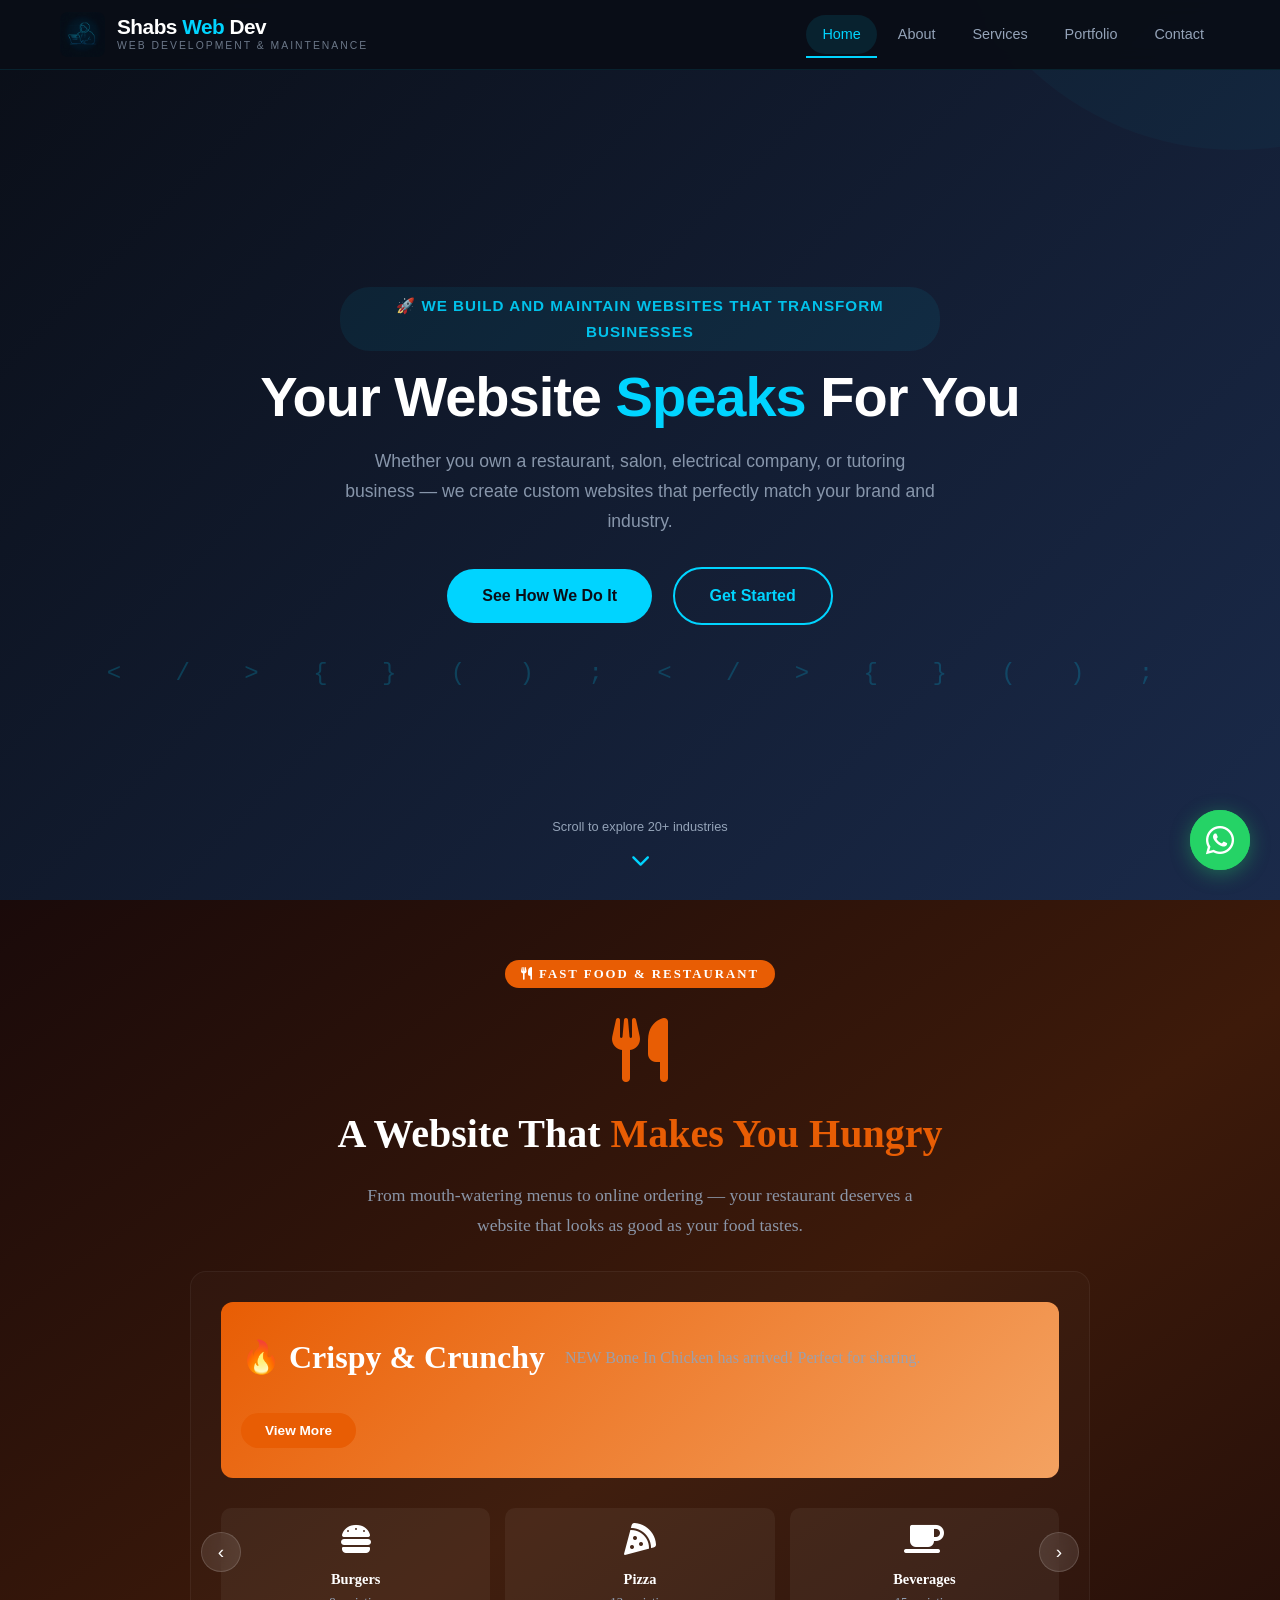
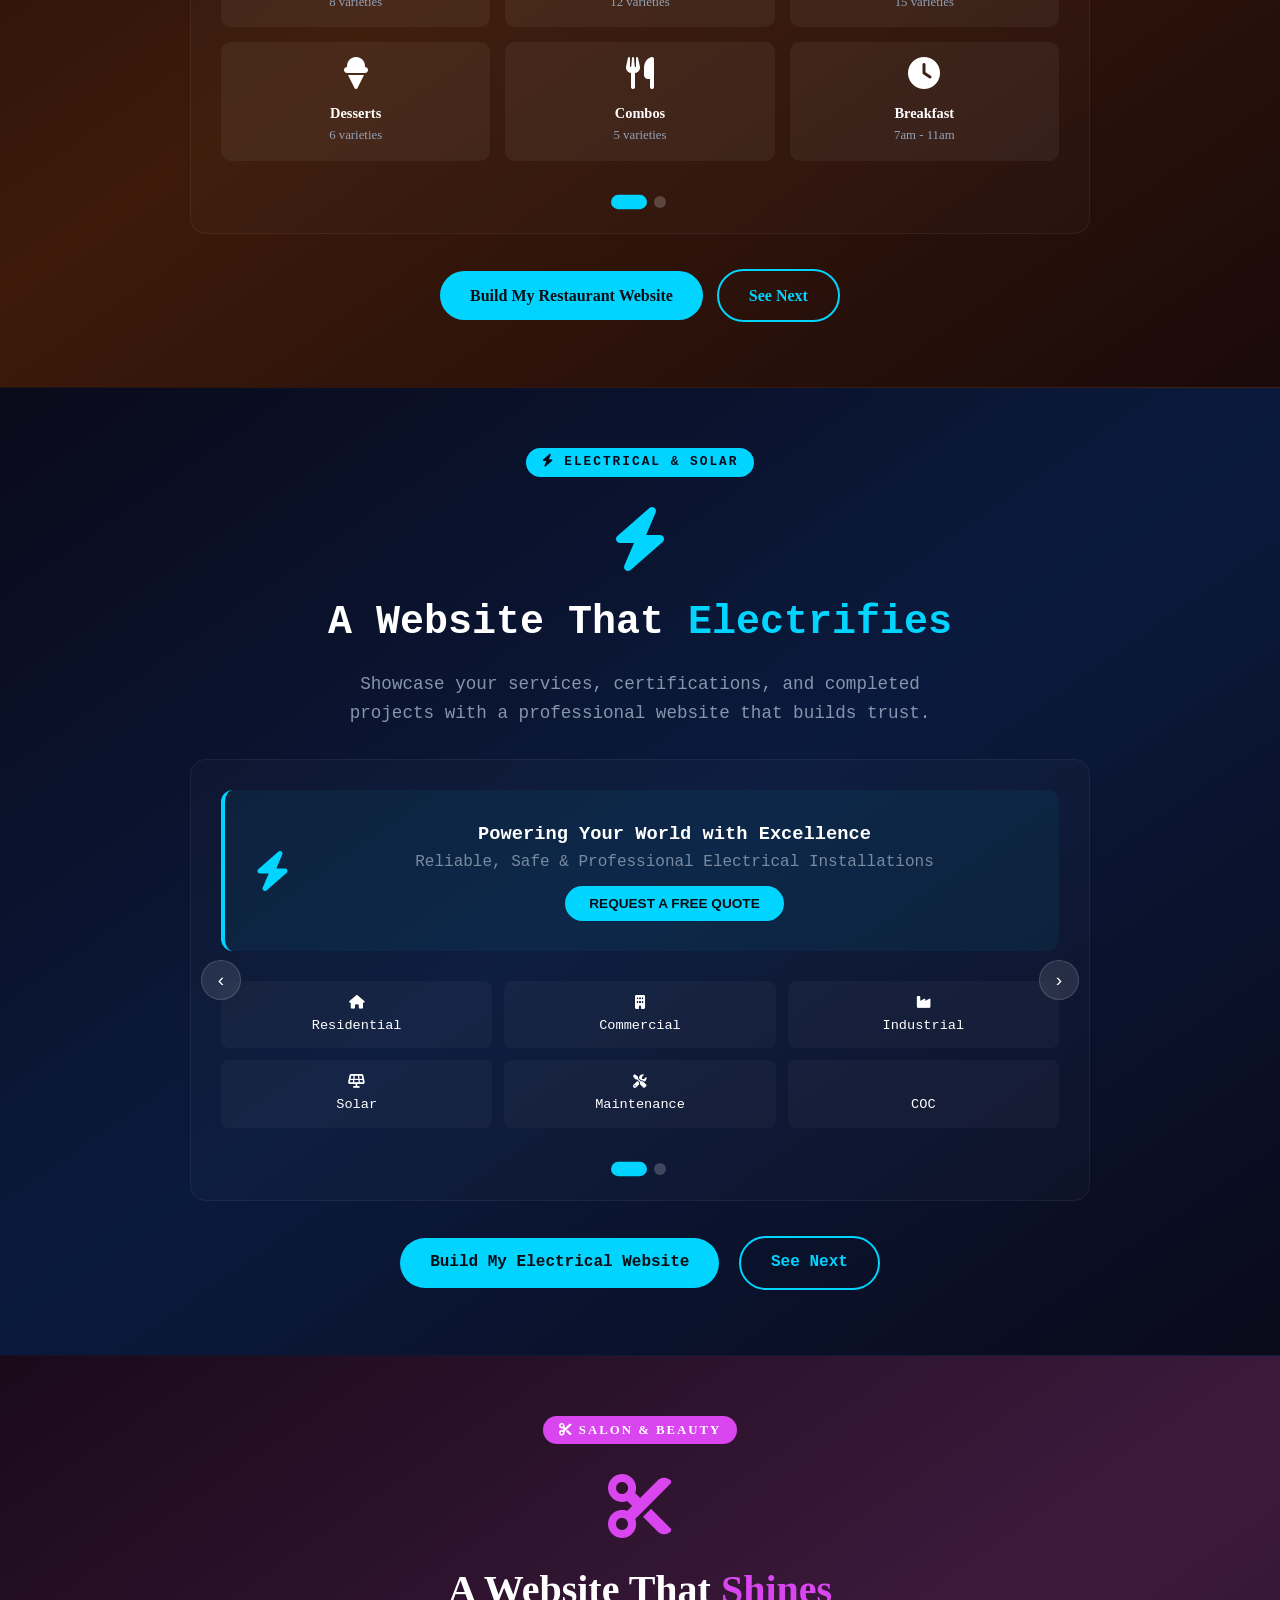
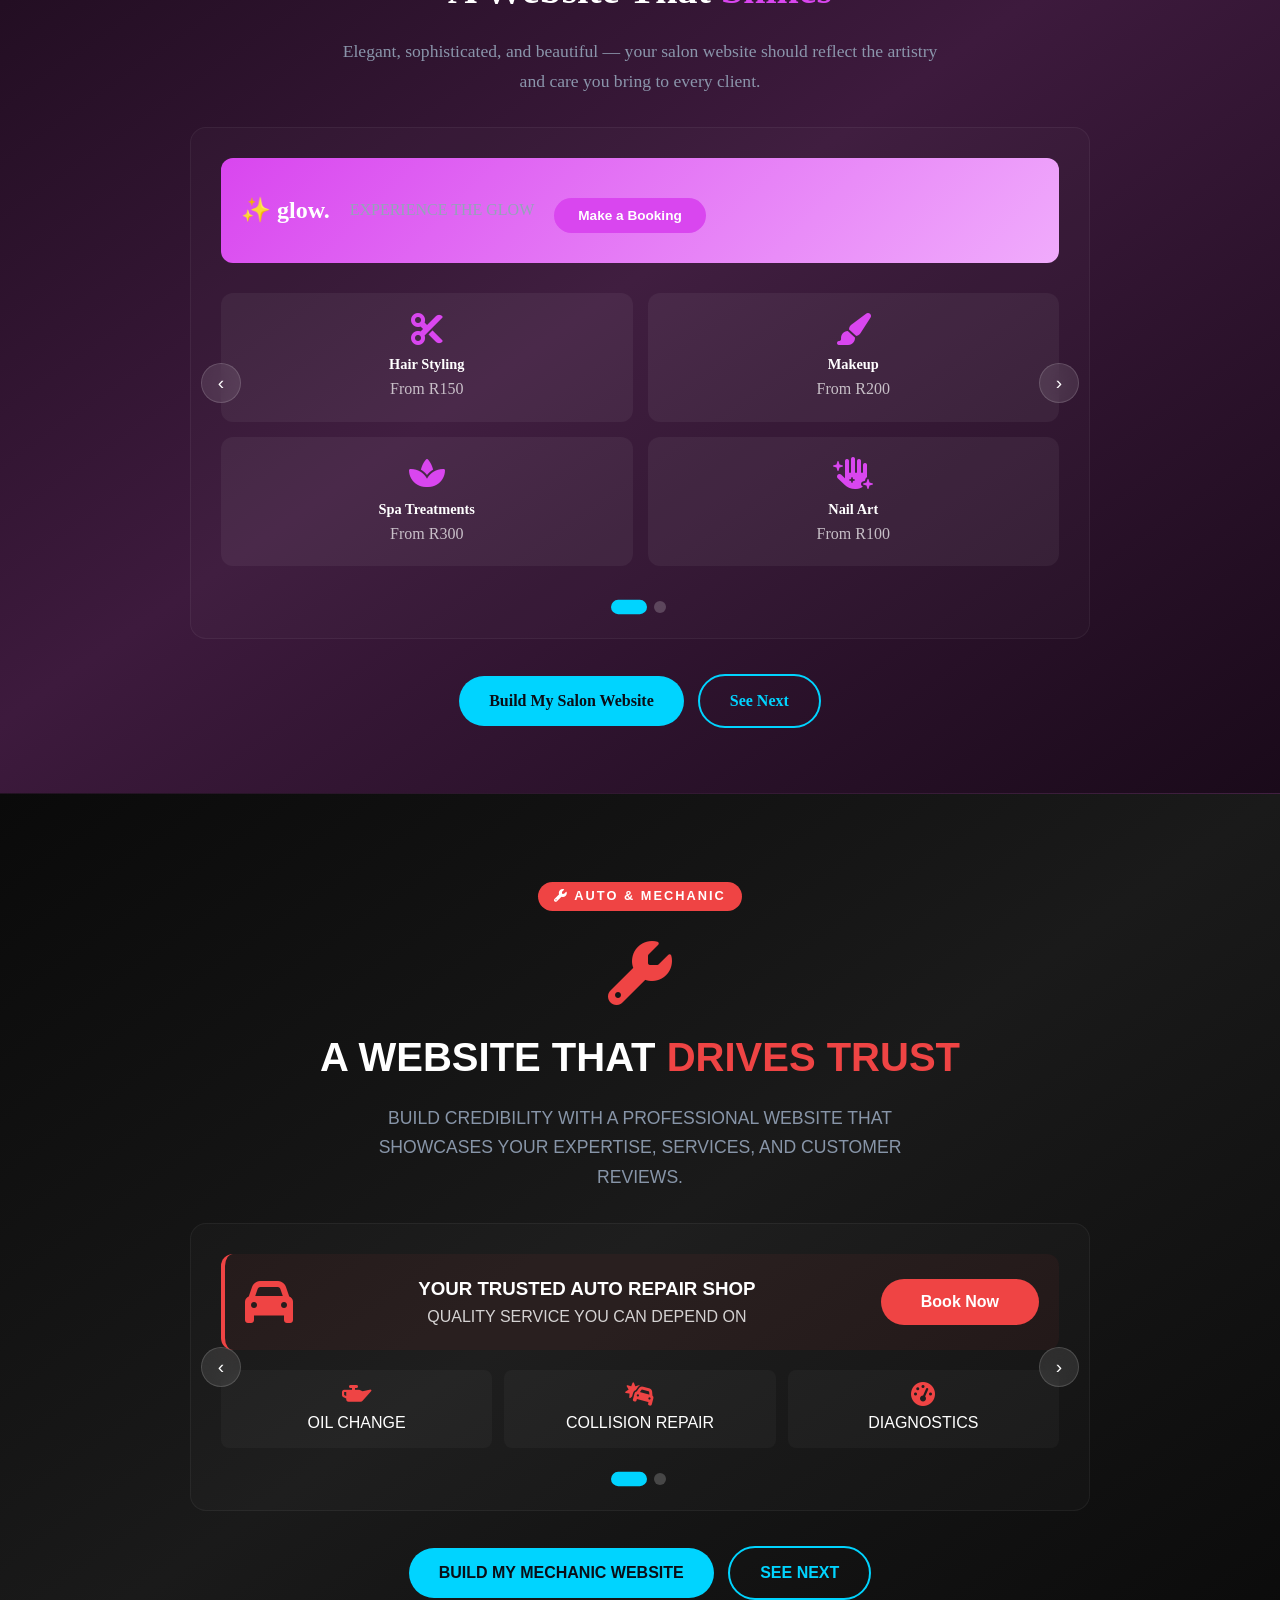
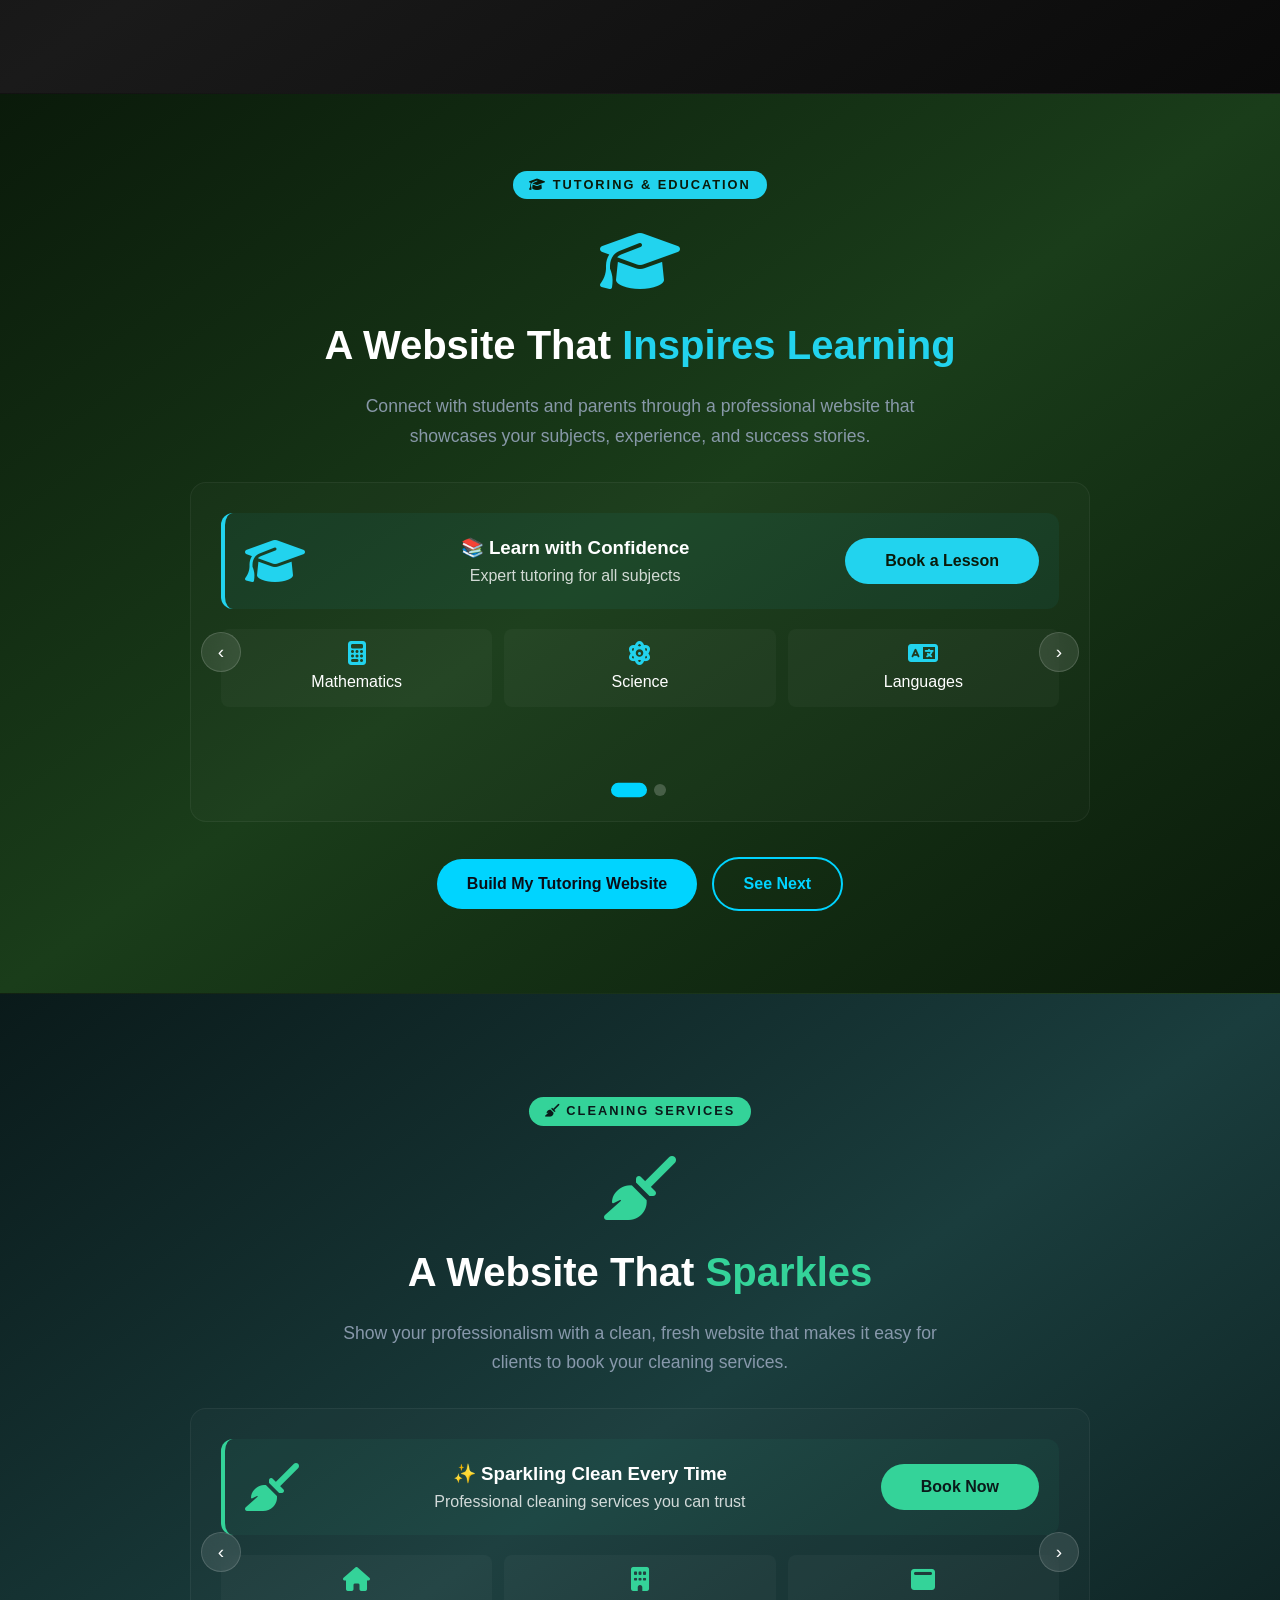
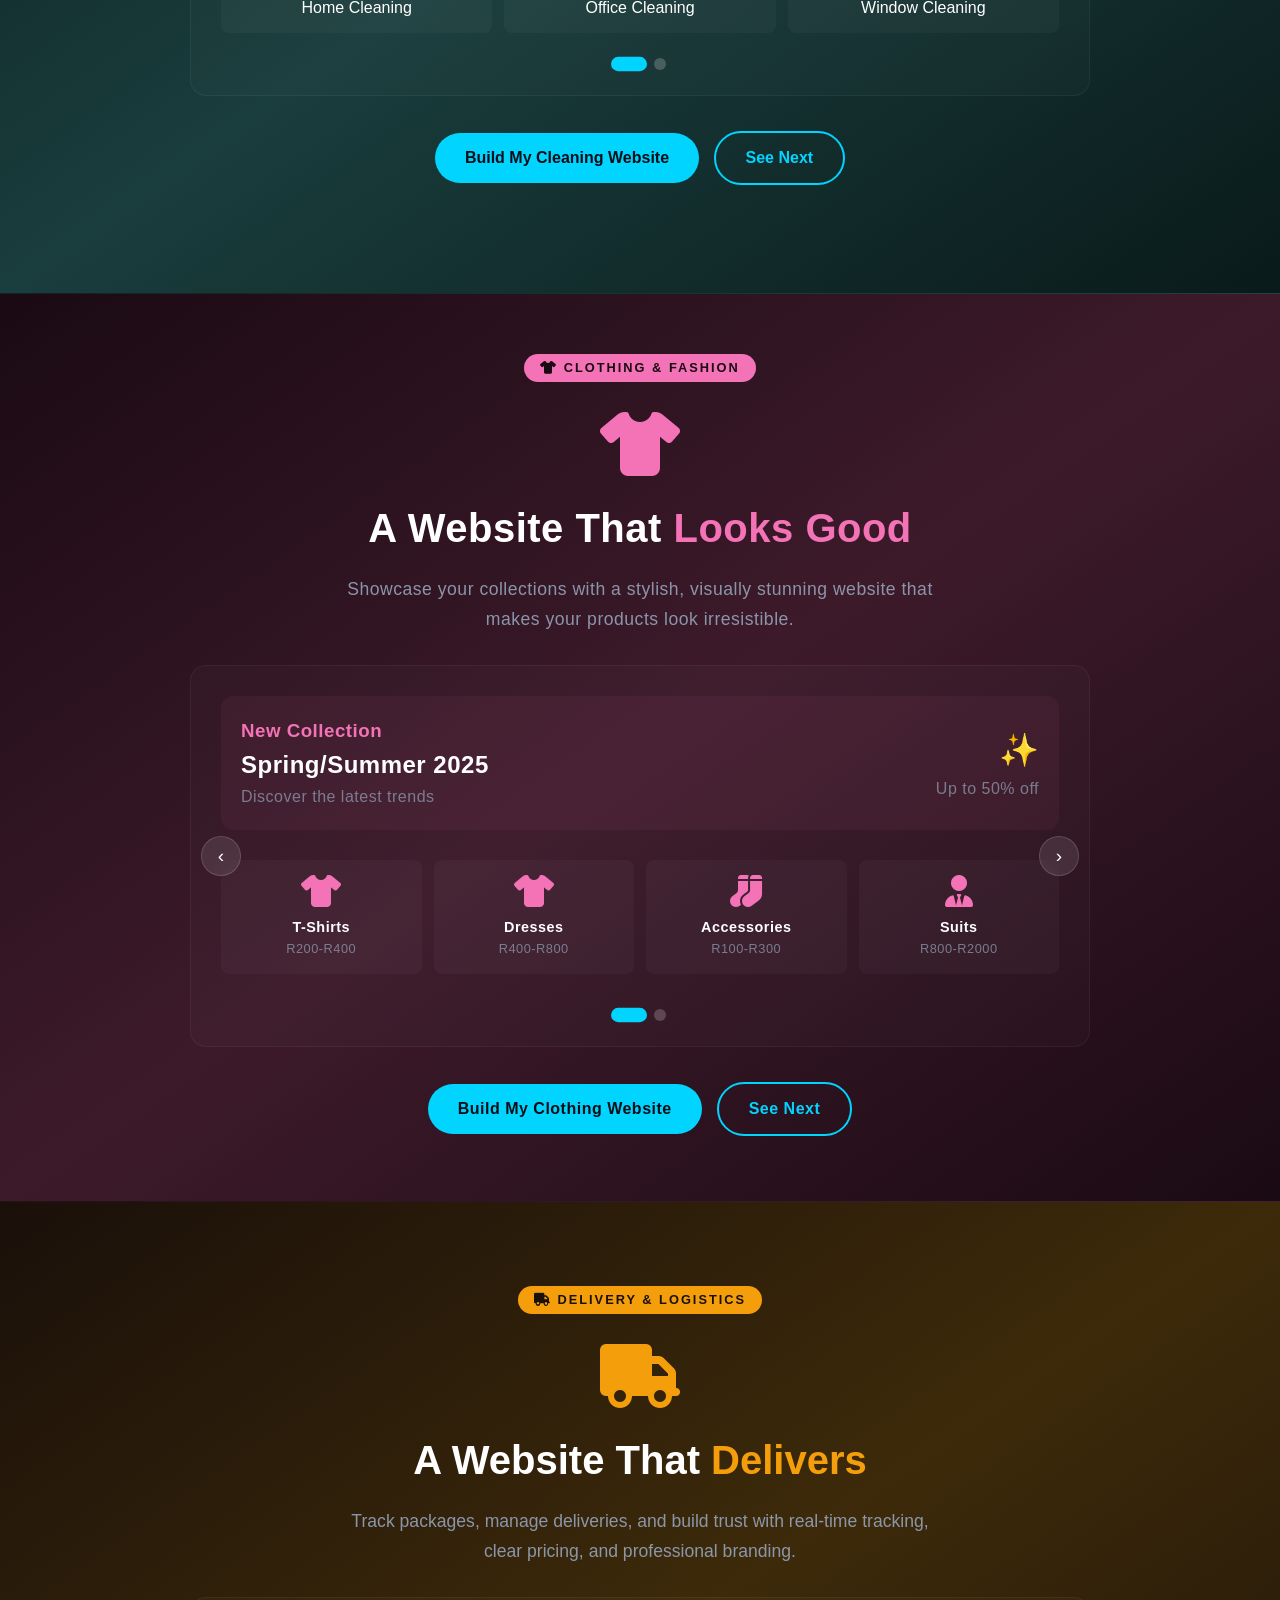
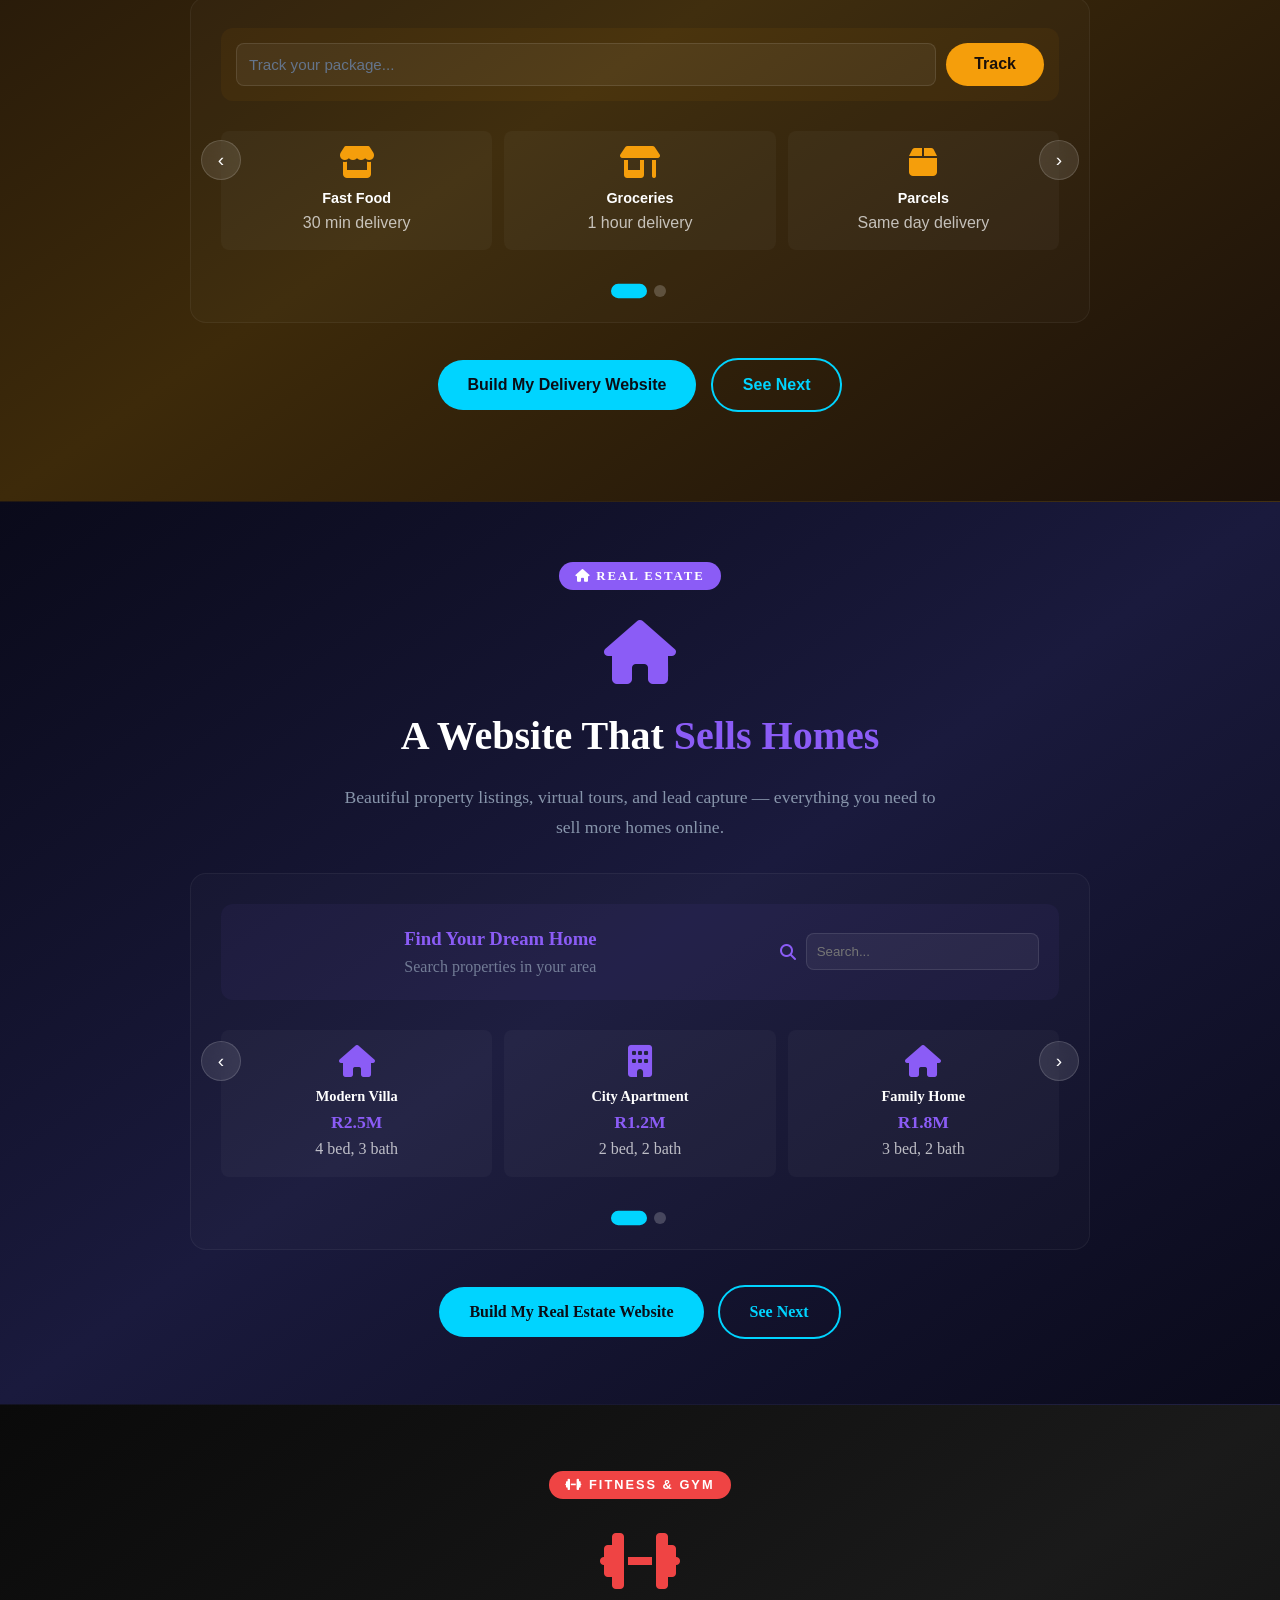
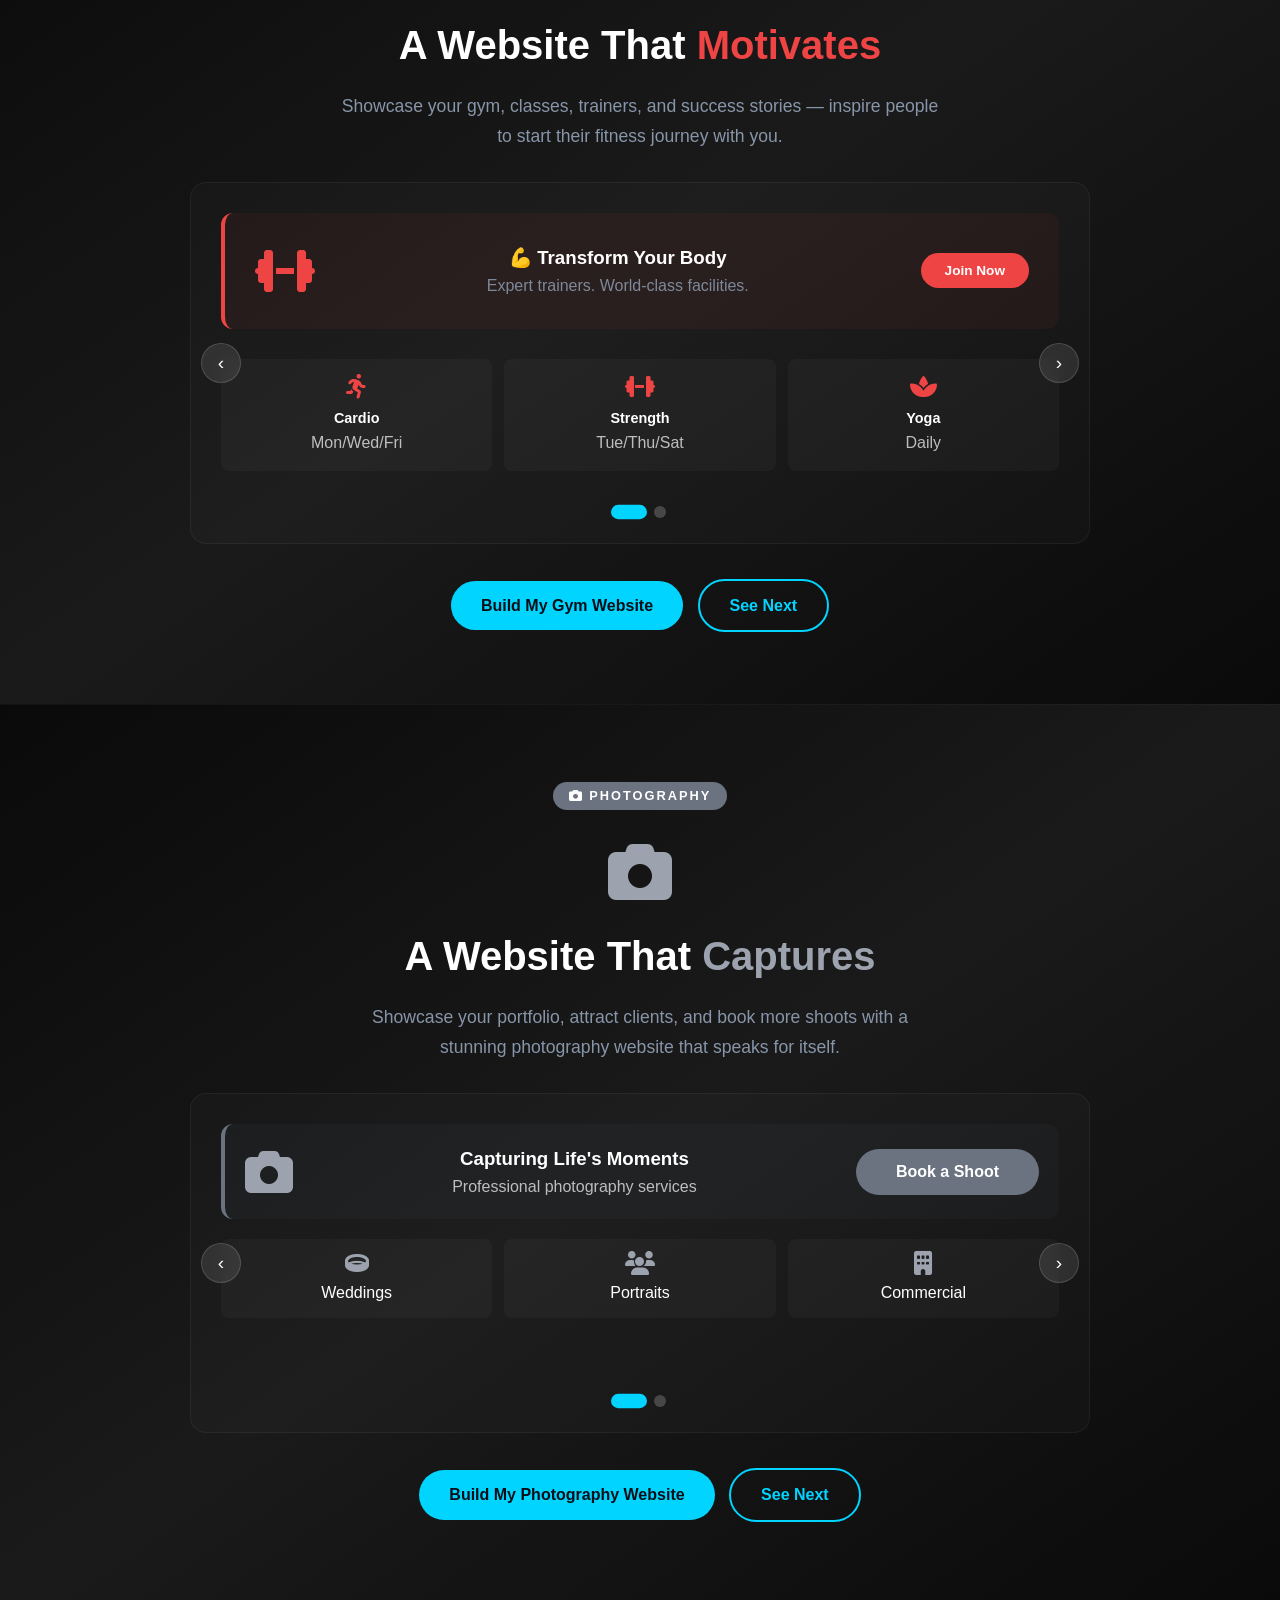
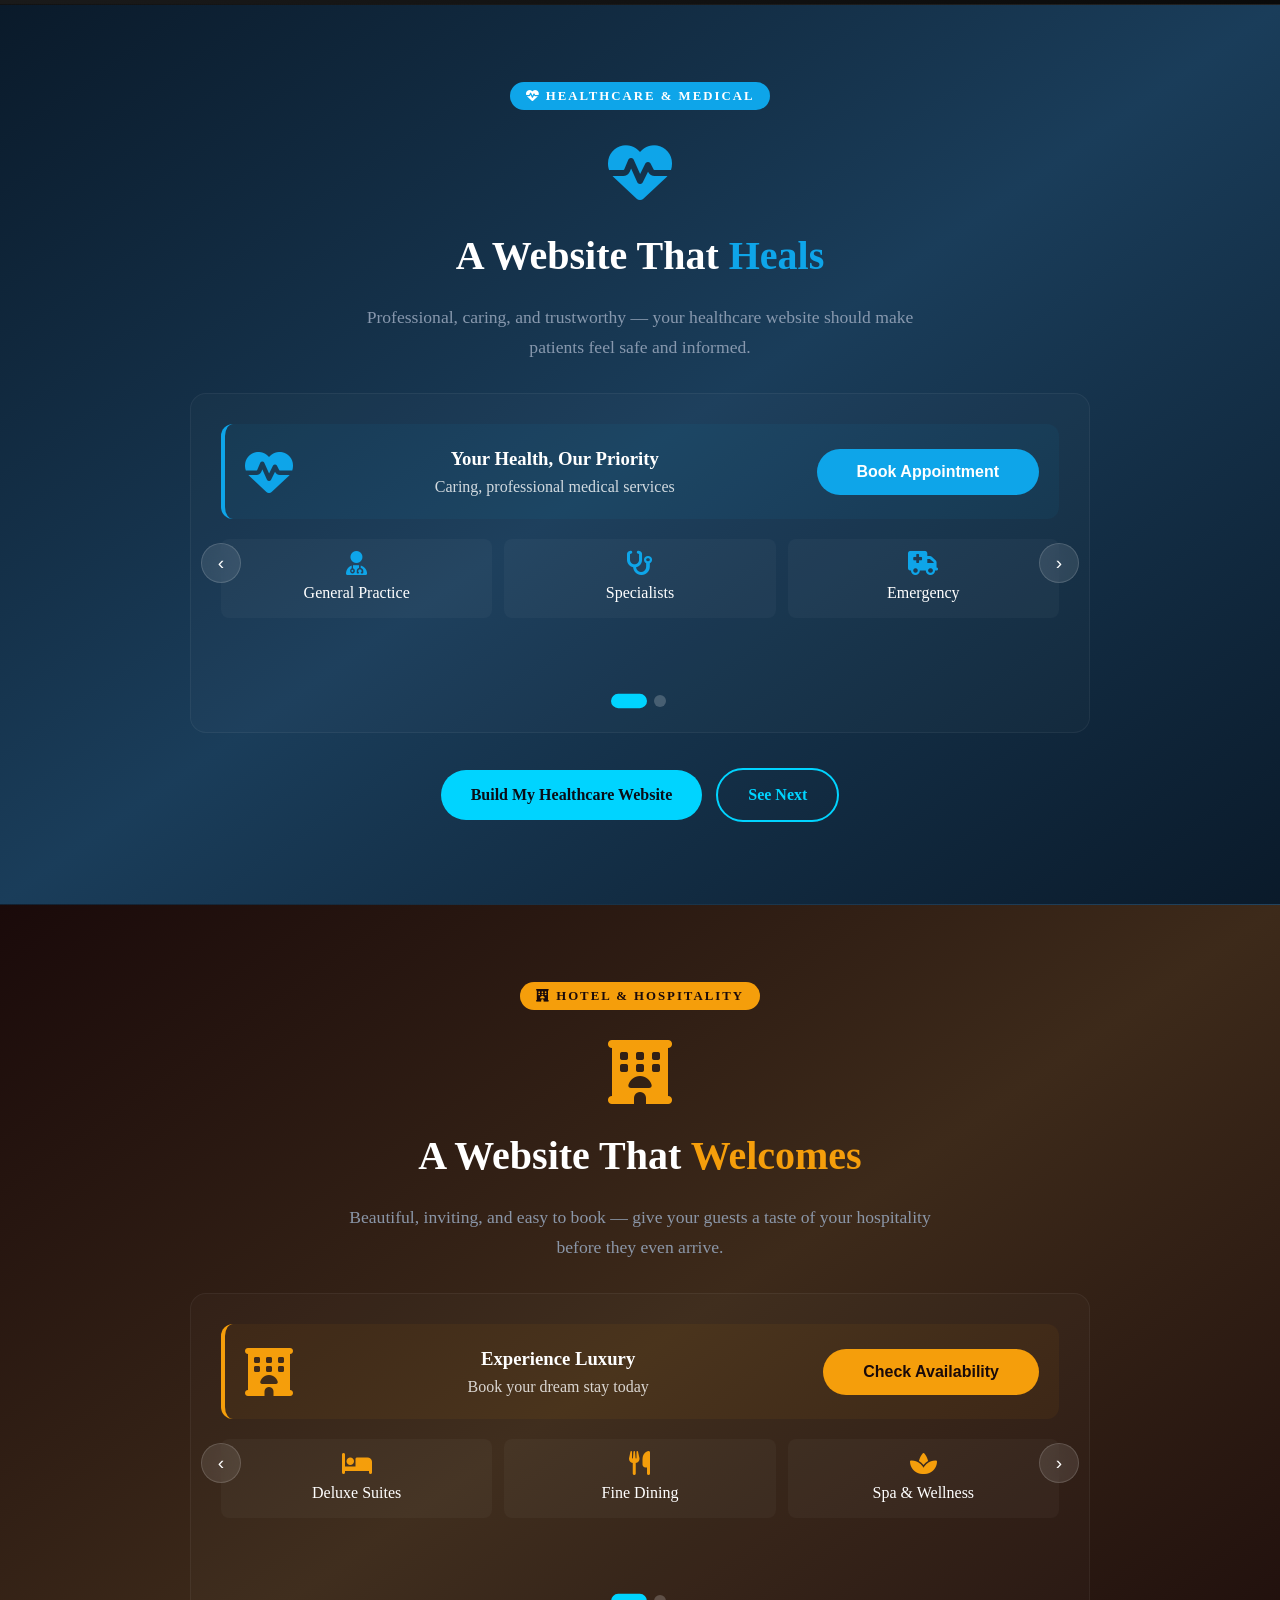
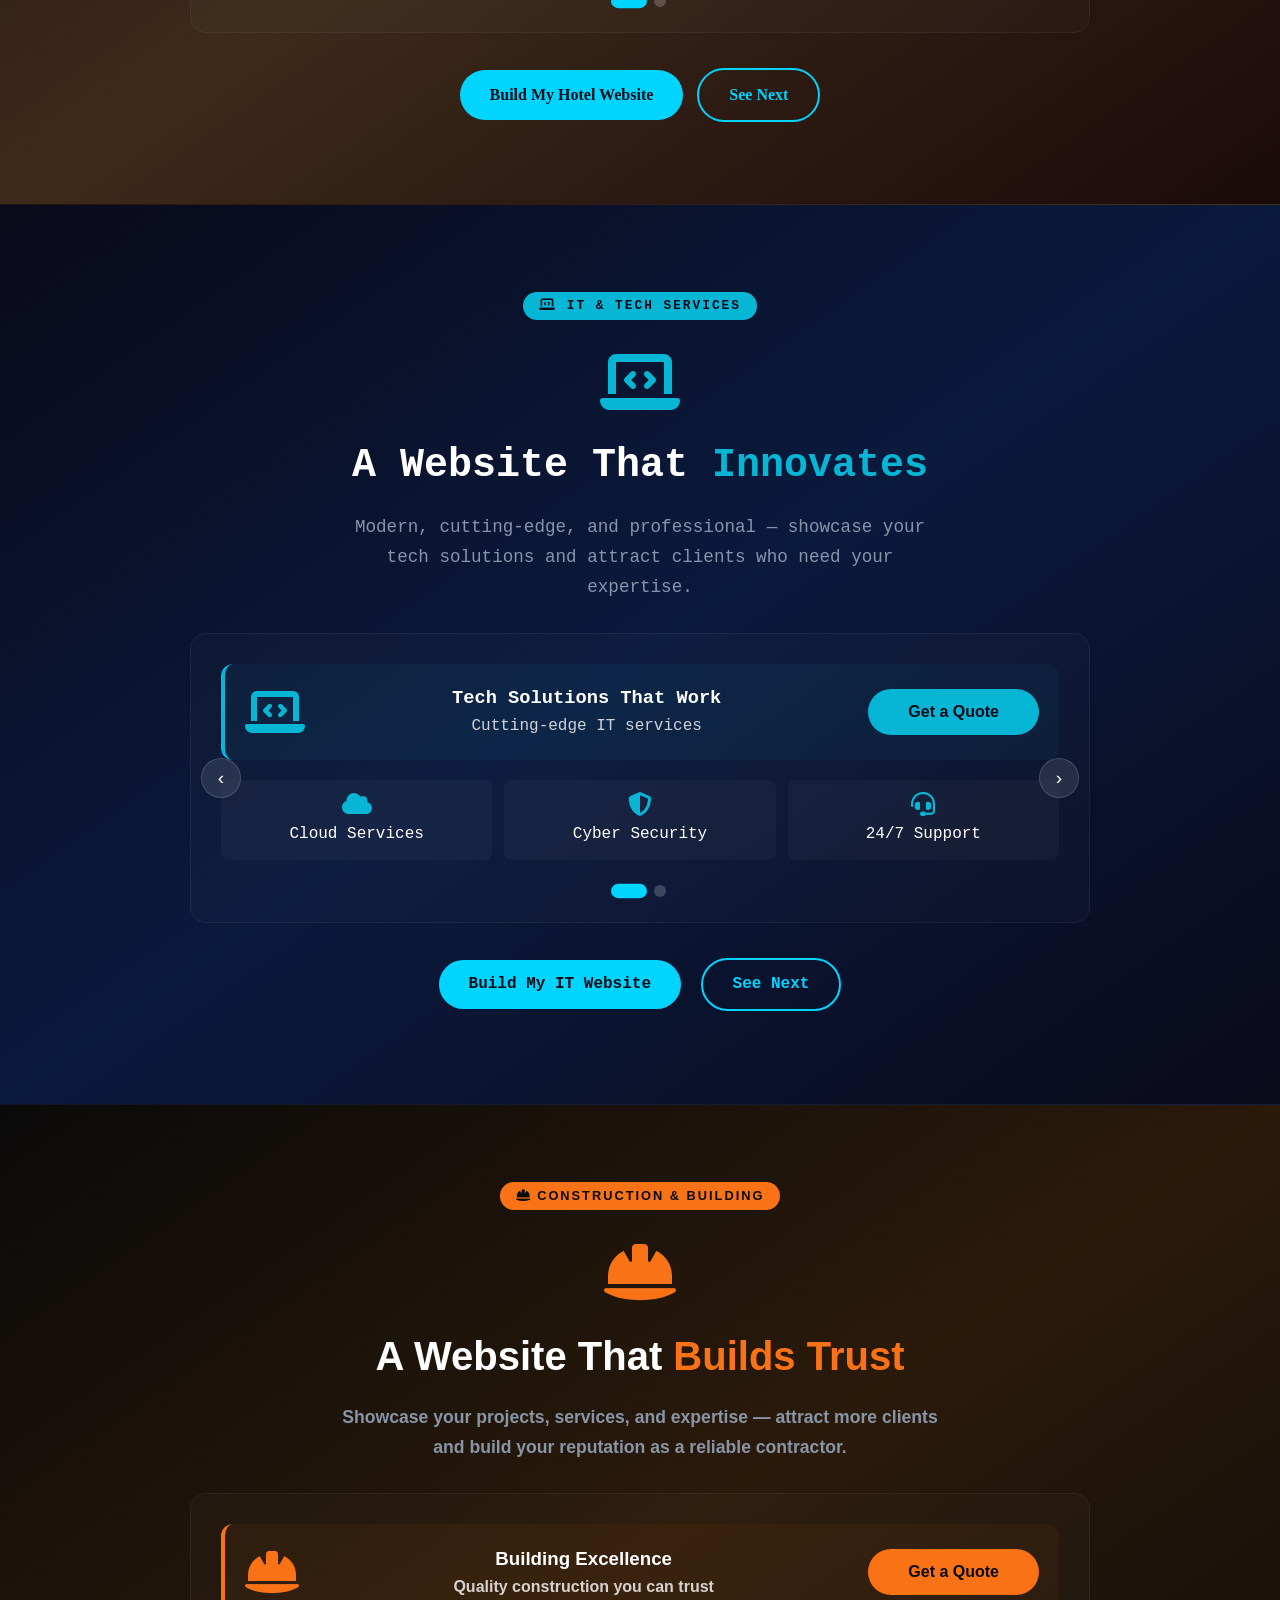
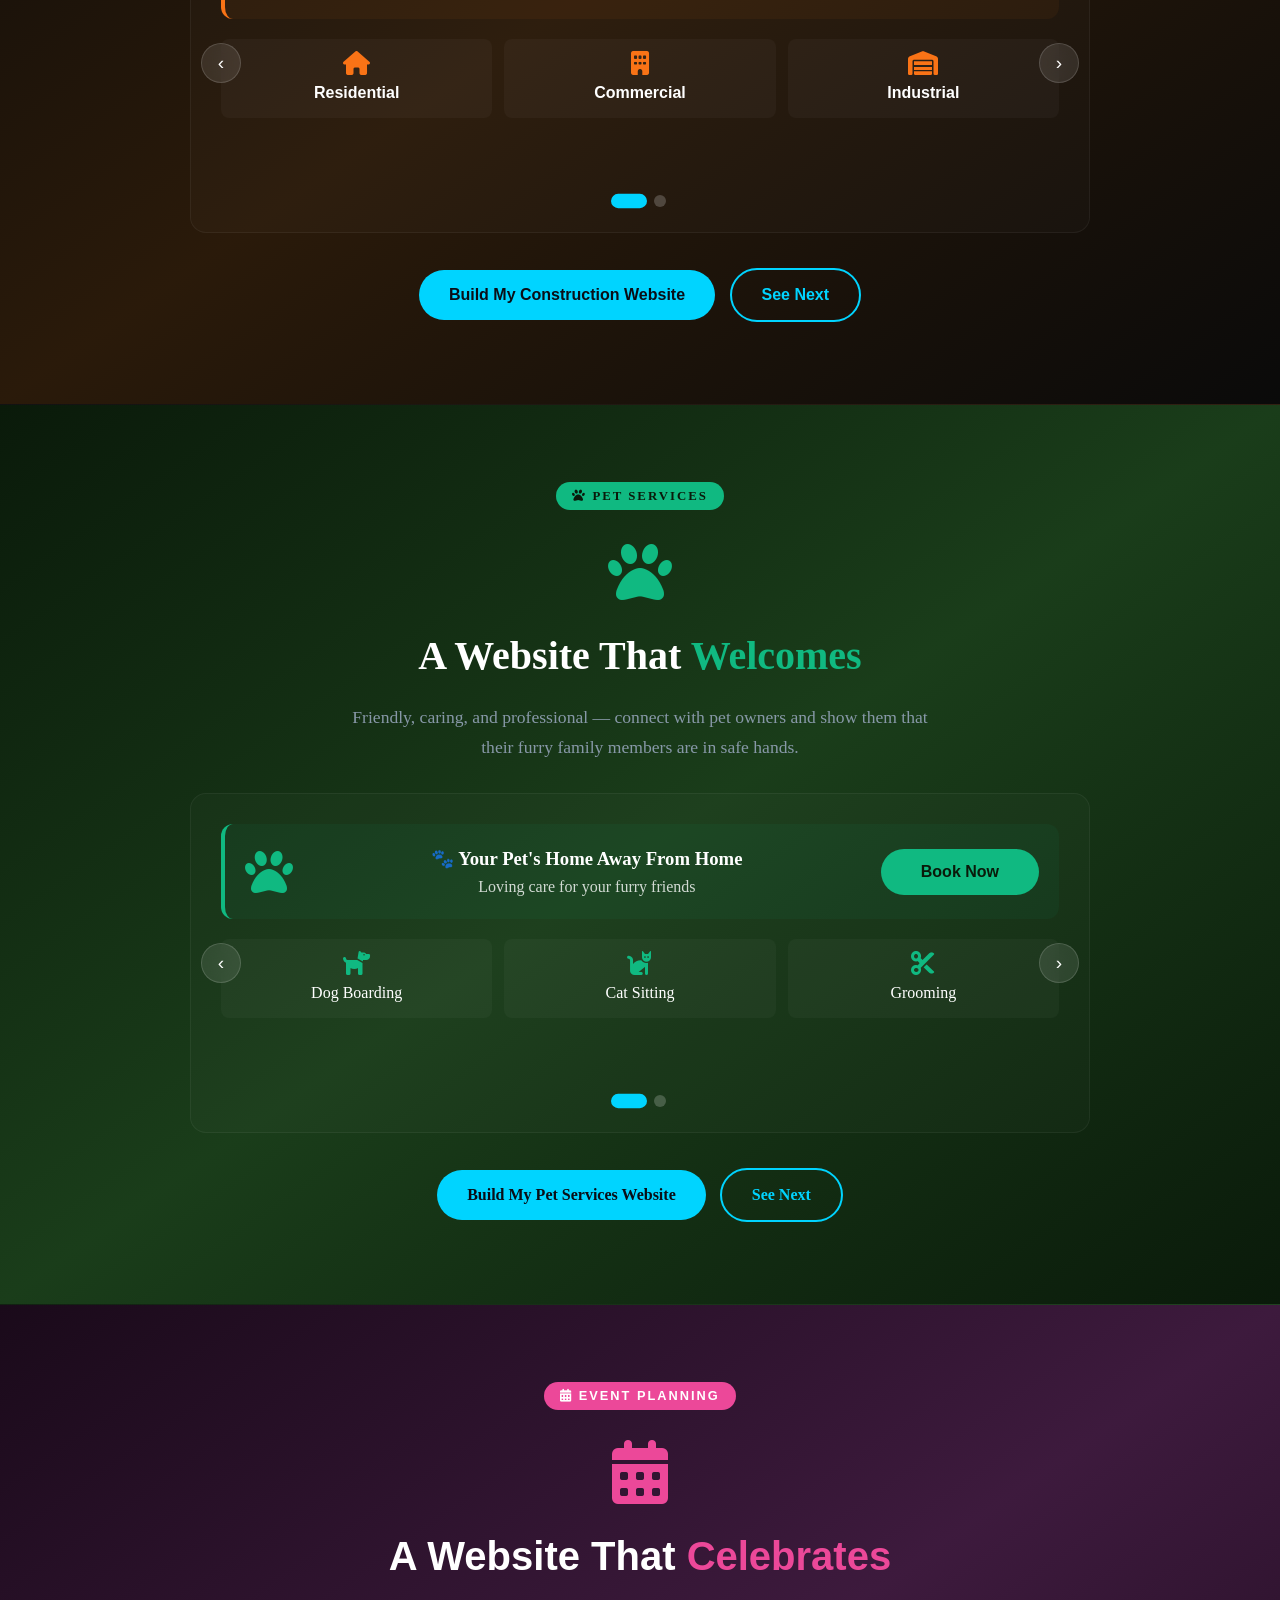
==== commit d8775848: "Add files via upload" ====
--- a/index.html
+++ b/index.html
@@ -6,41 +6,1088 @@
     <title>Shabs Web Development | Build Your Dream Website</title>
     <link rel="stylesheet" href="https://cdnjs.cloudflare.com/ajax/libs/font-awesome/6.5.0/css/all.min.css" />
     <link rel="stylesheet" href="css/style.css" />
+    <style>
+        /* ===== MOBILE RESPONSIVE FIXES ===== */
+        * {
+            margin: 0;
+            padding: 0;
+            box-sizing: border-box;
+        }
+
+        body {
+            font-family: 'Segoe UI', Tahoma, Geneva, Verdana, sans-serif;
+            background: #0a0e17;
+            color: #fff;
+            overflow-x: hidden;
+        }
+
+        .container {
+            max-width: 1200px;
+            margin: 0 auto;
+            padding: 0 20px;
+        }
+
+        /* ===== HEADER / NAVIGATION - FIXED ===== */
+        header {
+            background: rgba(10, 14, 23, 0.97);
+            padding: 12px 0;
+            position: fixed;
+            width: 100%;
+            top: 0;
+            z-index: 1000;
+            border-bottom: 1px solid rgba(0, 212, 255, 0.1);
+            backdrop-filter: blur(10px);
+        }
+
+        header .container {
+            display: flex;
+            justify-content: space-between;
+            align-items: center;
+            flex-wrap: wrap;
+        }
+
+        .logo a {
+            display: flex;
+            align-items: center;
+            gap: 12px;
+            text-decoration: none;
+        }
+
+        .logo img {
+            height: 45px;
+            width: auto;
+            border-radius: 8px;
+        }
+
+        .logo h1 {
+            font-size: 1.3rem;
+            font-weight: 700;
+            color: #fff;
+            line-height: 1.2;
+        }
+
+        .logo h1 span {
+            color: #00d4ff;
+        }
+
+        .logo p {
+            font-size: 0.65rem;
+            color: #94a3b8;
+            margin-top: -2px;
+        }
+
+        /* ===== HAMBURGER MENU ===== */
+        .hamburger {
+            display: none;
+            font-size: 1.8rem;
+            color: #fff;
+            cursor: pointer;
+            padding: 8px 14px;
+            background: rgba(0, 212, 255, 0.08);
+            border-radius: 8px;
+            border: 1px solid rgba(0, 212, 255, 0.15);
+            transition: all 0.3s ease;
+            line-height: 1;
+        }
+
+        .hamburger:hover {
+            background: rgba(0, 212, 255, 0.15);
+        }
+
+        .hamburger.active {
+            border-color: #00d4ff;
+        }
+
+        /* ===== NAV MENU ===== */
+        nav ul {
+            display: flex;
+            list-style: none;
+            gap: 5px;
+            align-items: center;
+        }
+
+        nav ul li a {
+            color: #94a3b8;
+            text-decoration: none;
+            padding: 8px 16px;
+            border-radius: 30px;
+            font-size: 0.9rem;
+            transition: all 0.3s ease;
+            font-weight: 500;
+            display: block;
+        }
+
+        nav ul li a:hover,
+        nav ul li a.active {
+            color: #fff;
+            background: rgba(0, 212, 255, 0.1);
+        }
+
+        nav ul li a.active {
+            color: #00d4ff;
+        }
+
+        /* ===== MOBILE NAV RESPONSIVE ===== */
+        @media (max-width: 768px) {
+            .hamburger {
+                display: block;
+            }
+
+            nav {
+                width: 100%;
+                display: none;
+                margin-top: 12px;
+                border-top: 1px solid rgba(0, 212, 255, 0.08);
+                padding-top: 12px;
+            }
+
+            nav.open {
+                display: block;
+            }
+
+            nav ul {
+                flex-direction: column;
+                gap: 4px;
+                width: 100%;
+            }
+
+            nav ul li {
+                width: 100%;
+            }
+
+            nav ul li a {
+                padding: 12px 18px;
+                width: 100%;
+                text-align: center;
+                font-size: 1rem;
+                border-radius: 10px;
+            }
+
+            nav ul li a:hover,
+            nav ul li a.active {
+                background: rgba(0, 212, 255, 0.08);
+            }
+
+            .logo h1 {
+                font-size: 1.1rem;
+            }
+
+            .logo p {
+                font-size: 0.55rem;
+            }
+
+            .logo img {
+                height: 38px;
+            }
+        }
+
+        @media (max-width: 480px) {
+            .logo h1 {
+                font-size: 0.95rem;
+            }
+
+            .logo p {
+                display: none;
+            }
+
+            .logo img {
+                height: 32px;
+            }
+
+            header {
+                padding: 10px 0;
+            }
+
+            header .container {
+                padding: 0 15px;
+            }
+
+            .hamburger {
+                font-size: 1.5rem;
+                padding: 6px 12px;
+            }
+        }
+
+        /* ===== HERO SECTION ===== */
+        .hero {
+            padding: 140px 0 60px;
+            min-height: 100vh;
+            display: flex;
+            flex-direction: column;
+            justify-content: center;
+            align-items: center;
+            text-align: center;
+            background: linear-gradient(135deg, #0a0e17 0%, #1a2a4a 100%);
+            position: relative;
+            overflow: hidden;
+        }
+
+        .hero .container {
+            width: 100%;
+        }
+
+        .hero .tagline {
+            color: #00d4ff;
+            font-size: 0.95rem;
+            font-weight: 600;
+            letter-spacing: 1px;
+            margin-bottom: 15px;
+            display: inline-block;
+            background: rgba(0, 212, 255, 0.08);
+            padding: 6px 20px;
+            border-radius: 30px;
+        }
+
+        .hero h2 {
+            font-size: 3.5rem;
+            font-weight: 800;
+            line-height: 1.1;
+            margin-bottom: 20px;
+        }
+
+        .hero h2 span {
+            color: #00d4ff;
+        }
+
+        .hero p {
+            font-size: 1.1rem;
+            color: #94a3b8;
+            line-height: 1.7;
+            margin-bottom: 30px;
+            max-width: 600px;
+            margin-left: auto;
+            margin-right: auto;
+        }
+
+        .hero .btn {
+            padding: 14px 35px;
+            border-radius: 30px;
+            text-decoration: none;
+            font-weight: 600;
+            display: inline-block;
+            transition: all 0.3s ease;
+            font-size: 1rem;
+            margin: 0 8px 10px;
+        }
+
+        .hero .btn:first-of-type {
+            background: #00d4ff;
+            color: #0a0e17;
+        }
+
+        .hero .btn:first-of-type:hover {
+            background: #00b8d4;
+            transform: translateY(-2px);
+            box-shadow: 0 8px 30px rgba(0, 212, 255, 0.3);
+        }
+
+        .hero .btn-outline {
+            border: 2px solid #00d4ff;
+            color: #00d4ff;
+            background: transparent;
+        }
+
+        .hero .btn-outline:hover {
+            background: #00d4ff;
+            color: #0a0e17;
+            transform: translateY(-2px);
+        }
+
+        .code-symbols {
+            margin-top: 30px;
+            font-size: 0.8rem;
+            color: rgba(0, 212, 255, 0.15);
+            letter-spacing: 8px;
+            font-family: monospace;
+        }
+
+        .scroll-indicator {
+            position: absolute;
+            bottom: 30px;
+            left: 50%;
+            transform: translateX(-50%);
+            color: #94a3b8;
+            font-size: 0.8rem;
+            text-align: center;
+            animation: bounce 2s infinite;
+        }
+
+        .scroll-indicator i {
+            display: block;
+            margin-top: 5px;
+            font-size: 1.2rem;
+        }
+
+        @keyframes bounce {
+            0%, 100% { transform: translateX(-50%) translateY(0); }
+            50% { transform: translateX(-50%) translateY(-10px); }
+        }
+
+        /* ===== HERO MOBILE ===== */
+        @media (max-width: 992px) {
+            .hero h2 {
+                font-size: 2.8rem;
+            }
+        }
+
+        @media (max-width: 768px) {
+            .hero {
+                padding: 120px 0 50px;
+                min-height: auto;
+            }
+
+            .hero h2 {
+                font-size: 2.2rem;
+            }
+
+            .hero p {
+                font-size: 1rem;
+                padding: 0 10px;
+            }
+
+            .hero .btn {
+                padding: 12px 28px;
+                font-size: 0.9rem;
+                margin: 0 5px 8px;
+            }
+
+            .scroll-indicator {
+                display: none;
+            }
+        }
+
+        @media (max-width: 480px) {
+            .hero {
+                padding: 100px 0 40px;
+            }
+
+            .hero h2 {
+                font-size: 1.8rem;
+            }
+
+            .hero p {
+                font-size: 0.9rem;
+            }
+
+            .hero .btn {
+                display: block;
+                width: 100%;
+                max-width: 280px;
+                margin: 8px auto;
+                text-align: center;
+                padding: 12px 20px;
+                font-size: 0.9rem;
+            }
+
+            .hero .tagline {
+                font-size: 0.8rem;
+                padding: 4px 16px;
+            }
+
+            .code-symbols {
+                font-size: 0.6rem;
+                letter-spacing: 4px;
+            }
+        }
+
+        /* ===== INDUSTRY SECTIONS - RESPONSIVE ===== */
+        .industry-section {
+            padding: 60px 0;
+            border-bottom: 1px solid rgba(255, 255, 255, 0.03);
+        }
+
+        .industry-label {
+            display: inline-block;
+            background: rgba(0, 212, 255, 0.08);
+            color: #00d4ff;
+            padding: 4px 16px;
+            border-radius: 20px;
+            font-size: 0.8rem;
+            font-weight: 600;
+            margin-bottom: 10px;
+        }
+
+        .industry-icon {
+            font-size: 3rem;
+            color: rgba(0, 212, 255, 0.1);
+            display: block;
+            margin: 10px 0;
+        }
+
+        .section-title {
+            font-size: 2.5rem;
+            font-weight: 800;
+            margin-bottom: 15px;
+        }
+
+        .section-title span {
+            color: #00d4ff;
+        }
+
+        .industry-description {
+            color: #94a3b8;
+            max-width: 600px;
+            margin: 0 auto 40px;
+            font-size: 1.05rem;
+            line-height: 1.7;
+        }
+
+        /* ===== DEMO CAROUSEL ===== */
+        .demo-carousel {
+            position: relative;
+            max-width: 900px;
+            margin: 0 auto;
+            overflow: hidden;
+            border-radius: 16px;
+            background: rgba(255, 255, 255, 0.02);
+            border: 1px solid rgba(255, 255, 255, 0.05);
+        }
+
+        .carousel-track {
+            display: flex;
+            transition: transform 0.5s ease;
+        }
+
+        .carousel-slide {
+            min-width: 100%;
+            padding: 20px;
+        }
+
+        .carousel-nav {
+            position: absolute;
+            top: 50%;
+            transform: translateY(-50%);
+            background: rgba(0, 0, 0, 0.6);
+            color: #fff;
+            border: none;
+            font-size: 2rem;
+            padding: 10px 16px;
+            cursor: pointer;
+            z-index: 10;
+            border-radius: 50%;
+            transition: all 0.3s ease;
+        }
+
+        .carousel-nav:hover {
+            background: rgba(0, 212, 255, 0.3);
+        }
+
+        .carousel-nav.prev {
+            left: 10px;
+        }
+
+        .carousel-nav.next {
+            right: 10px;
+        }
+
+        .carousel-indicators {
+            display: flex;
+            justify-content: center;
+            gap: 10px;
+            padding: 15px 0 5px;
+        }
+
+        .carousel-indicators button {
+            width: 10px;
+            height: 10px;
+            border-radius: 50%;
+            border: none;
+            background: rgba(255, 255, 255, 0.2);
+            cursor: pointer;
+            transition: all 0.3s ease;
+        }
+
+        .carousel-indicators button.active {
+            background: #00d4ff;
+            width: 30px;
+            border-radius: 10px;
+        }
+
+        /* ===== INDUSTRY DEMO STYLES ===== */
+        .demo-hero {
+            display: flex;
+            align-items: center;
+            gap: 20px;
+            padding: 20px;
+            background: rgba(255, 255, 255, 0.03);
+            border-radius: 12px;
+            margin-bottom: 20px;
+            flex-wrap: wrap;
+        }
+
+        .demo-hero h2,
+        .demo-hero h3 {
+            color: #fff;
+        }
+
+        .demo-hero p {
+            color: #94a3b8;
+        }
+
+        .demo-hero .btn {
+            padding: 10px 24px;
+            border-radius: 30px;
+            border: none;
+            font-weight: 600;
+            cursor: pointer;
+            font-size: 0.85rem;
+        }
+
+        .demo-menu-grid,
+        .demo-services,
+        .demo-products,
+        .demo-restaurants,
+        .demo-properties,
+        .demo-classes,
+        .demo-destinations {
+            display: grid;
+            grid-template-columns: repeat(auto-fit, minmax(120px, 1fr));
+            gap: 12px;
+            padding: 10px 0;
+        }
+
+        .demo-menu-item,
+        .demo-service,
+        .demo-product,
+        .demo-restaurant,
+        .demo-property,
+        .demo-class,
+        .demo-destination,
+        .demo-service-card {
+            background: rgba(255, 255, 255, 0.03);
+            padding: 15px;
+            border-radius: 10px;
+            text-align: center;
+            transition: all 0.3s ease;
+        }
+
+        .demo-menu-item:hover,
+        .demo-service:hover,
+        .demo-product:hover {
+            background: rgba(255, 255, 255, 0.06);
+        }
+
+        .demo-menu-item h4,
+        .demo-service h4,
+        .demo-product h4,
+        .demo-restaurant h4,
+        .demo-property h4,
+        .demo-class h4,
+        .demo-destination h4,
+        .demo-service-card h4 {
+            color: #fff;
+            font-size: 0.9rem;
+            margin-top: 5px;
+        }
+
+        .demo-menu-item p,
+        .demo-service p,
+        .demo-product p {
+            color: #94a3b8;
+            font-size: 0.8rem;
+        }
+
+        .demo-services-grid {
+            display: grid;
+            grid-template-columns: repeat(auto-fit, minmax(140px, 1fr));
+            gap: 15px;
+            padding: 10px 0;
+        }
+
+        .demo-search {
+            display: flex;
+            gap: 10px;
+            padding: 20px;
+            background: rgba(255, 255, 255, 0.03);
+            border-radius: 12px;
+            margin-bottom: 20px;
+            flex-wrap: wrap;
+        }
+
+        .demo-search input {
+            flex: 1;
+            min-width: 150px;
+            padding: 12px 18px;
+            border-radius: 8px;
+            border: 1px solid rgba(255, 255, 255, 0.1);
+            background: rgba(255, 255, 255, 0.05);
+            color: #fff;
+            font-size: 0.95rem;
+        }
+
+        .demo-search input::placeholder {
+            color: #64748b;
+        }
+
+        .demo-search .btn {
+            padding: 12px 28px;
+            border-radius: 30px;
+            border: none;
+            font-weight: 600;
+            cursor: pointer;
+        }
+
+        .demo-search-big {
+            text-align: center;
+            padding: 30px 20px;
+            background: rgba(255, 255, 255, 0.02);
+            border-radius: 12px;
+            margin-bottom: 20px;
+        }
+
+        .demo-search-big h3 {
+            font-size: 1.8rem;
+            margin-bottom: 15px;
+        }
+
+        .demo-search-big input {
+            padding: 14px 20px;
+            border-radius: 50px;
+            border: 1px solid rgba(255, 255, 255, 0.1);
+            background: rgba(255, 255, 255, 0.05);
+            color: #fff;
+            font-size: 1rem;
+            width: 60%;
+            min-width: 200px;
+        }
+
+        .demo-search-big input::placeholder {
+            color: #64748b;
+        }
+
+        .demo-search-big .btn {
+            padding: 14px 32px;
+            border-radius: 50px;
+            border: none;
+            font-weight: 600;
+            cursor: pointer;
+            margin-left: 10px;
+        }
+
+        .price {
+            color: #00d4ff;
+            font-weight: 700;
+            font-size: 1.1rem;
+        }
+
+        .featured {
+            font-size: 2rem;
+        }
+
+        /* ===== INDUSTRY SECTION MOBILE ===== */
+        @media (max-width: 768px) {
+            .industry-section {
+                padding: 40px 0;
+            }
+
+            .section-title {
+                font-size: 2rem;
+            }
+
+            .industry-description {
+                font-size: 0.95rem;
+                padding: 0 10px;
+            }
+
+            .demo-hero {
+                flex-direction: column;
+                text-align: center;
+                padding: 15px;
+            }
+
+            .demo-hero h2 {
+                font-size: 1.3rem;
+            }
+
+            .demo-menu-grid,
+            .demo-services,
+            .demo-products,
+            .demo-restaurants,
+            .demo-properties,
+            .demo-classes,
+            .demo-destinations {
+                grid-template-columns: repeat(2, 1fr);
+                gap: 10px;
+            }
+
+            .demo-services-grid {
+                grid-template-columns: repeat(2, 1fr);
+            }
+
+            .carousel-nav {
+                font-size: 1.5rem;
+                padding: 6px 12px;
+            }
+
+            .demo-search-big input {
+                width: 100%;
+                margin-bottom: 10px;
+            }
+
+            .demo-search-big .btn {
+                margin-left: 0;
+                width: 100%;
+            }
+
+            .demo-search {
+                flex-direction: column;
+            }
+
+            .demo-search input {
+                width: 100%;
+            }
+
+            .demo-search .btn {
+                width: 100%;
+            }
+        }
+
+        @media (max-width: 480px) {
+            .section-title {
+                font-size: 1.6rem;
+            }
+
+            .industry-description {
+                font-size: 0.85rem;
+            }
+
+            .demo-menu-grid,
+            .demo-services,
+            .demo-products,
+            .demo-restaurants,
+            .demo-properties,
+            .demo-classes,
+            .demo-destinations {
+                grid-template-columns: 1fr 1fr;
+                gap: 8px;
+            }
+
+            .demo-services-grid {
+                grid-template-columns: 1fr 1fr;
+                gap: 10px;
+            }
+
+            .demo-menu-item,
+            .demo-service,
+            .demo-product,
+            .demo-restaurant,
+            .demo-property,
+            .demo-class,
+            .demo-destination,
+            .demo-service-card {
+                padding: 12px 8px;
+            }
+
+            .demo-menu-item h4,
+            .demo-service h4,
+            .demo-product h4 {
+                font-size: 0.8rem;
+            }
+
+            .demo-menu-item p,
+            .demo-service p,
+            .demo-product p {
+                font-size: 0.7rem;
+            }
+
+            .carousel-slide {
+                padding: 12px;
+            }
+
+            .demo-hero {
+                padding: 12px;
+            }
+
+            .demo-hero .btn {
+                font-size: 0.8rem;
+                padding: 8px 18px;
+            }
+
+            .demo-search-big h3 {
+                font-size: 1.3rem;
+            }
+
+            .carousel-nav {
+                font-size: 1.2rem;
+                padding: 4px 10px;
+            }
+
+            .carousel-nav.prev {
+                left: 4px;
+            }
+
+            .carousel-nav.next {
+                right: 4px;
+            }
+        }
+
+        /* ===== CTA FINAL ===== */
+        .cta-final {
+            padding: 80px 20px;
+            text-align: center;
+            background: linear-gradient(135deg, #0a0e17, #1a2a4a);
+            border-top: 1px solid rgba(0, 212, 255, 0.05);
+        }
+
+        .cta-final h2 {
+            font-size: 2.8rem;
+            font-weight: 800;
+            margin-bottom: 20px;
+        }
+
+        .cta-final h2 span {
+            color: #00d4ff;
+        }
+
+        .cta-final p {
+            color: #94a3b8;
+            max-width: 600px;
+            margin: 0 auto 30px;
+            font-size: 1.1rem;
+            line-height: 1.7;
+        }
+
+        .cta-buttons {
+            display: flex;
+            gap: 15px;
+            justify-content: center;
+            flex-wrap: wrap;
+        }
+
+        .cta-buttons .btn {
+            padding: 14px 40px;
+            border-radius: 30px;
+            text-decoration: none;
+            font-weight: 600;
+            display: inline-block;
+            transition: all 0.3s ease;
+            font-size: 1rem;
+        }
+
+        .cta-buttons .btn:first-child {
+            background: #00d4ff;
+            color: #0a0e17;
+        }
+
+        .cta-buttons .btn:first-child:hover {
+            background: #00b8d4;
+            transform: translateY(-2px);
+            box-shadow: 0 8px 30px rgba(0, 212, 255, 0.3);
+        }
+
+        .cta-buttons .btn-outline {
+            border: 2px solid #00d4ff;
+            color: #00d4ff;
+            background: transparent;
+        }
+
+        .cta-buttons .btn-outline:hover {
+            background: #00d4ff;
+            color: #0a0e17;
+            transform: translateY(-2px);
+        }
+
+        @media (max-width: 768px) {
+            .cta-final h2 {
+                font-size: 2rem;
+            }
+
+            .cta-final p {
+                font-size: 1rem;
+                padding: 0 15px;
+            }
+        }
+
+        @media (max-width: 480px) {
+            .cta-final {
+                padding: 50px 15px;
+            }
+
+            .cta-final h2 {
+                font-size: 1.6rem;
+            }
+
+            .cta-final p {
+                font-size: 0.9rem;
+            }
+
+            .cta-buttons .btn {
+                display: block;
+                width: 100%;
+                max-width: 280px;
+                margin: 8px auto;
+                text-align: center;
+                padding: 12px 20px;
+                font-size: 0.9rem;
+            }
+        }
+
+        /* ===== FOOTER ===== */
+        footer {
+            background: #0a0e17;
+            padding: 50px 20px 30px;
+            border-top: 1px solid rgba(0, 212, 255, 0.05);
+        }
+
+        footer .container {
+            display: grid;
+            grid-template-columns: 2fr 1fr 1fr;
+            gap: 40px;
+            max-width: 1200px;
+            margin: 0 auto;
+        }
+
+        .footer-brand h3 {
+            font-size: 1.5rem;
+            margin-bottom: 10px;
+        }
+
+        .footer-brand h3 span {
+            color: #00d4ff;
+        }
+
+        .footer-brand p {
+            color: #94a3b8;
+            font-size: 0.9rem;
+            line-height: 1.7;
+        }
+
+        .footer-links h5,
+        .footer-social h5 {
+            color: #fff;
+            font-size: 1rem;
+            margin-bottom: 15px;
+        }
+
+        .footer-links ul {
+            list-style: none;
+            padding: 0;
+        }
+
+        .footer-links ul li {
+            margin-bottom: 8px;
+        }
+
+        .footer-links ul li a {
+            color: #94a3b8;
+            text-decoration: none;
+            transition: color 0.3s;
+            font-size: 0.9rem;
+        }
+
+        .footer-links ul li a:hover {
+            color: #00d4ff;
+        }
+
+        .social-icons {
+            display: flex;
+            gap: 15px;
+        }
+
+        .social-icons a {
+            color: #94a3b8;
+            font-size: 1.3rem;
+            transition: color 0.3s;
+        }
+
+        .social-icons a:hover {
+            color: #00d4ff;
+        }
+
+        .footer-bottom {
+            grid-column: 1 / -1;
+            text-align: center;
+            padding-top: 30px;
+            border-top: 1px solid rgba(255, 255, 255, 0.05);
+            color: #64748b;
+            font-size: 0.85rem;
+        }
+
+        @media (max-width: 768px) {
+            footer .container {
+                grid-template-columns: 1fr;
+                gap: 30px;
+                text-align: center;
+            }
+
+            .social-icons {
+                justify-content: center;
+            }
+
+            .footer-links ul li a {
+                display: inline-block;
+            }
+        }
+
+        /* ===== FLOATING WHATSAPP ===== */
+        .whatsapp-float {
+            position: fixed;
+            bottom: 30px;
+            right: 30px;
+            background: #25d366;
+            color: #fff;
+            width: 60px;
+            height: 60px;
+            border-radius: 50%;
+            display: flex;
+            align-items: center;
+            justify-content: center;
+            font-size: 2rem;
+            text-decoration: none;
+            box-shadow: 0 4px 20px rgba(37, 211, 102, 0.4);
+            z-index: 999;
+            transition: all 0.3s ease;
+        }
+
+        .whatsapp-float:hover {
+            transform: scale(1.1);
+            box-shadow: 0 6px 30px rgba(37, 211, 102, 0.6);
+        }
+
+        @media (max-width: 480px) {
+            .whatsapp-float {
+                width: 50px;
+                height: 50px;
+                font-size: 1.6rem;
+                bottom: 20px;
+                right: 20px;
+            }
+        }
+    </style>
 </head>
 <body>
 
-    <!-- ===== HEADER ===== -->
-    <!-- ===== HEADER WITH LOGO ===== -->
-<header>
-    <div class="container">
-        <div class="logo">
-            <a href="index.html" style="display:flex; align-items:center; gap:15px; text-decoration:none;">
-                <img src="pictures/shabs_web_development_Logo.jpg" alt="Shabs Web Development Logo" style="height:50px; width:auto; border-radius:8px;" onerror="this.style.display='none'" />
-                <div>
-                    <h1>Shabs <span>Web</span> Dev</h1>
-                    <p>Web Development &amp; Maintenance</p>
-                </div>
-            </a>
+    <!-- ===== HEADER WITH LOGO & HAMBURGER ===== -->
+    <header>
+        <div class="container">
+            <div class="logo">
+                <a href="index.html">
+                    <img src="pictures/shabs_web_development_Logo.jpg" alt="Shabs Web Development Logo" onerror="this.style.display='none'" />
+                    <div>
+                        <h1>Shabs <span>Web</span> Dev</h1>
+                        <p>Web Development &amp; Maintenance</p>
+                    </div>
+                </a>
+            </div>
+            <div class="hamburger" id="hamburger">
+                <i class="fas fa-bars"></i>
+            </div>
+            <nav id="navMenu">
+                <ul>
+                    <li><a href="index.html" class="active">Home</a></li>
+                    <li><a href="about.html">About</a></li>
+                    <li><a href="services.html">Services</a></li>
+                    <li><a href="portfolio.html">Portfolio</a></li>
+                    <li><a href="contact.html">Contact</a></li>
+                </ul>
+            </nav>
         </div>
-        <div class="hamburger" id="hamburger">
-            <i class="fas fa-bars"></i>
-        </div>
-        <nav>
-            <ul id="navMenu">
-                <li><a href="index.html" class="active">Home</a></li>
-                <li><a href="about.html">About</a></li>
-                <li><a href="services.html">Services</a></li>
-                <li><a href="portfolio.html">Portfolio</a></li>
-                <li><a href="contact.html">Contact</a></li>
-            </ul>
-        </nav>
-    </div>
-</header>
+    </header>
 
     <!-- ===== HERO ===== -->
     <section class="hero" id="home">
         <div class="container">
-            <p class="tagline">🚀 We Build and mantain Websites That Transform Businesses</p>
+            <p class="tagline">🚀 We Build and Maintain Websites That Transform Businesses</p>
             <h2>Your Website <span>Speaks</span> For You</h2>
             <p>
                 Whether you own a restaurant, salon, electrical company, or tutoring business — 
@@ -119,8 +1166,8 @@
                 </div>
                 
                 <div style="margin-top:30px;">
-                    <a href="contact.html" class="btn">Build My Restaurant Website</a>
-                    <a href="#industries-2" class="btn btn-outline">See Next</a>
+                    <a href="contact.html" class="btn" style="background:#00d4ff;color:#0a0e17;padding:12px 30px;border-radius:30px;text-decoration:none;font-weight:600;display:inline-block;margin:5px;">Build My Restaurant Website</a>
+                    <a href="#industries-2" class="btn" style="border:2px solid #00d4ff;color:#00d4ff;padding:12px 30px;border-radius:30px;text-decoration:none;font-weight:600;display:inline-block;margin:5px;background:transparent;">See Next</a>
                 </div>
             </div>
         </div>
@@ -141,7 +1188,7 @@
                     <div class="carousel-track" id="track-electrical">
                         <div class="carousel-slide demo-electrical">
                             <div class="demo-hero">
-                                <i class="fas fa-bolt icon"></i>
+                                <i class="fas fa-bolt icon" style="font-size:2.5rem;color:#00d4ff;"></i>
                                 <div style="flex:1;">
                                     <h3>Powering Your World with Excellence</h3>
                                     <p style="opacity:0.8;">Reliable, Safe &amp; Professional Electrical Installations</p>
@@ -186,8 +1233,8 @@
                 </div>
                 
                 <div style="margin-top:30px;">
-                    <a href="contact.html" class="btn">Build My Electrical Website</a>
-                    <a href="#industries-3" class="btn btn-outline">See Next</a>
+                    <a href="contact.html" class="btn" style="background:#00d4ff;color:#0a0e17;padding:12px 30px;border-radius:30px;text-decoration:none;font-weight:600;display:inline-block;margin:5px;">Build My Electrical Website</a>
+                    <a href="#industries-3" class="btn" style="border:2px solid #00d4ff;color:#00d4ff;padding:12px 30px;border-radius:30px;text-decoration:none;font-weight:600;display:inline-block;margin:5px;background:transparent;">See Next</a>
                 </div>
             </div>
         </div>
@@ -245,8 +1292,8 @@
                 </div>
                 
                 <div style="margin-top:30px;">
-                    <a href="contact.html" class="btn">Build My Salon Website</a>
-                    <a href="#industries-4" class="btn btn-outline">See Next</a>
+                    <a href="contact.html" class="btn" style="background:#00d4ff;color:#0a0e17;padding:12px 30px;border-radius:30px;text-decoration:none;font-weight:600;display:inline-block;margin:5px;">Build My Salon Website</a>
+                    <a href="#industries-4" class="btn" style="border:2px solid #00d4ff;color:#00d4ff;padding:12px 30px;border-radius:30px;text-decoration:none;font-weight:600;display:inline-block;margin:5px;background:transparent;">See Next</a>
                 </div>
             </div>
         </div>
@@ -266,7 +1313,7 @@
                 <div class="demo-carousel" id="carousel-mechanic">
                     <div class="carousel-track" id="track-mechanic">
                         <div class="carousel-slide demo-mechanic">
-                            <div style="display:flex;align-items:center;gap:30px;padding:20px;background:rgba(239,68,68,0.05);border-radius:12px;border-left:4px solid #ef4444;margin-bottom:20px;">
+                            <div style="display:flex;align-items:center;gap:30px;padding:20px;background:rgba(239,68,68,0.05);border-radius:12px;border-left:4px solid #ef4444;margin-bottom:20px;flex-wrap:wrap;">
                                 <i class="fas fa-car" style="font-size:3rem;color:#ef4444;"></i>
                                 <div style="flex:1;"><h3>Your Trusted Auto Repair Shop</h3><p style="opacity:0.8;">Quality service you can depend on</p></div>
                                 <button class="btn" style="background:#ef4444;color:#fff;">Book Now</button>
@@ -306,8 +1353,8 @@
                 </div>
                 
                 <div style="margin-top:30px;">
-                    <a href="contact.html" class="btn">Build My Mechanic Website</a>
-                    <a href="#industries-5" class="btn btn-outline">See Next</a>
+                    <a href="contact.html" class="btn" style="background:#00d4ff;color:#0a0e17;padding:12px 30px;border-radius:30px;text-decoration:none;font-weight:600;display:inline-block;margin:5px;">Build My Mechanic Website</a>
+                    <a href="#industries-5" class="btn" style="border:2px solid #00d4ff;color:#00d4ff;padding:12px 30px;border-radius:30px;text-decoration:none;font-weight:600;display:inline-block;margin:5px;background:transparent;">See Next</a>
                 </div>
             </div>
         </div>
@@ -327,7 +1374,7 @@
                 <div class="demo-carousel" id="carousel-tutoring">
                     <div class="carousel-track" id="track-tutoring">
                         <div class="carousel-slide demo-tutoring">
-                            <div style="display:flex;align-items:center;gap:30px;padding:20px;background:rgba(34,211,238,0.05);border-radius:12px;border-left:4px solid #22d3ee;margin-bottom:20px;">
+                            <div style="display:flex;align-items:center;gap:30px;padding:20px;background:rgba(34,211,238,0.05);border-radius:12px;border-left:4px solid #22d3ee;margin-bottom:20px;flex-wrap:wrap;">
                                 <i class="fas fa-graduation-cap" style="font-size:3rem;color:#22d3ee;"></i>
                                 <div style="flex:1;"><h3>📚 Learn with Confidence</h3><p style="opacity:0.8;">Expert tutoring for all subjects</p></div>
                                 <button class="btn" style="background:#22d3ee;color:#0a1a0a;">Book a Lesson</button>
@@ -364,8 +1411,8 @@
                 </div>
                 
                 <div style="margin-top:30px;">
-                    <a href="contact.html" class="btn">Build My Tutoring Website</a>
-                    <a href="#industries-6" class="btn btn-outline">See Next</a>
+                    <a href="contact.html" class="btn" style="background:#00d4ff;color:#0a0e17;padding:12px 30px;border-radius:30px;text-decoration:none;font-weight:600;display:inline-block;margin:5px;">Build My Tutoring Website</a>
+                    <a href="#industries-6" class="btn" style="border:2px solid #00d4ff;color:#00d4ff;padding:12px 30px;border-radius:30px;text-decoration:none;font-weight:600;display:inline-block;margin:5px;background:transparent;">See Next</a>
                 </div>
             </div>
         </div>
@@ -385,7 +1432,7 @@
                 <div class="demo-carousel" id="carousel-cleaning">
                     <div class="carousel-track" id="track-cleaning">
                         <div class="carousel-slide demo-cleaning">
-                            <div style="display:flex;align-items:center;gap:30px;padding:20px;background:rgba(52,211,153,0.05);border-radius:12px;border-left:4px solid #34d399;margin-bottom:20px;">
+                            <div style="display:flex;align-items:center;gap:30px;padding:20px;background:rgba(52,211,153,0.05);border-radius:12px;border-left:4px solid #34d399;margin-bottom:20px;flex-wrap:wrap;">
                                 <i class="fas fa-broom" style="font-size:3rem;color:#34d399;"></i>
                                 <div style="flex:1;"><h3>✨ Sparkling Clean Every Time</h3><p style="opacity:0.8;">Professional cleaning services you can trust</p></div>
                                 <button class="btn" style="background:#34d399;color:#0a1a1a;">Book Now</button>
@@ -420,8 +1467,8 @@
                 </div>
                 
                 <div style="margin-top:30px;">
-                    <a href="contact.html" class="btn">Build My Cleaning Website</a>
-                    <a href="#industries-7" class="btn btn-outline">See Next</a>
+                    <a href="contact.html" class="btn" style="background:#00d4ff;color:#0a0e17;padding:12px 30px;border-radius:30px;text-decoration:none;font-weight:600;display:inline-block;margin:5px;">Build My Cleaning Website</a>
+                    <a href="#industries-7" class="btn" style="border:2px solid #00d4ff;color:#00d4ff;padding:12px 30px;border-radius:30px;text-decoration:none;font-weight:600;display:inline-block;margin:5px;background:transparent;">See Next</a>
                 </div>
             </div>
         </div>
@@ -478,8 +1525,8 @@
                 </div>
                 
                 <div style="margin-top:30px;">
-                    <a href="contact.html" class="btn">Build My Clothing Website</a>
-                    <a href="#industries-8" class="btn btn-outline">See Next</a>
+                    <a href="contact.html" class="btn" style="background:#00d4ff;color:#0a0e17;padding:12px 30px;border-radius:30px;text-decoration:none;font-weight:600;display:inline-block;margin:5px;">Build My Clothing Website</a>
+                    <a href="#industries-8" class="btn" style="border:2px solid #00d4ff;color:#00d4ff;padding:12px 30px;border-radius:30px;text-decoration:none;font-weight:600;display:inline-block;margin:5px;background:transparent;">See Next</a>
                 </div>
             </div>
         </div>
@@ -500,7 +1547,7 @@
                     <div class="carousel-track" id="track-delivery">
                         <div class="carousel-slide demo-delivery">
                             <div class="demo-search">
-                                <input type="text" placeholder="Track your package..." style="flex:1;padding:12px;border-radius:8px;border:1px solid rgba(255,255,255,0.1);background:rgba(255,255,255,0.05);color:#fff;" />
+                                <input type="text" placeholder="Track your package..." />
                                 <button class="btn" style="background:#f59e0b;color:#1a100a;">Track</button>
                             </div>
                             <div class="demo-restaurants">
@@ -538,8 +1585,8 @@
                 </div>
                 
                 <div style="margin-top:30px;">
-                    <a href="contact.html" class="btn">Build My Delivery Website</a>
-                    <a href="#industries-9" class="btn btn-outline">See Next</a>
+                    <a href="contact.html" class="btn" style="background:#00d4ff;color:#0a0e17;padding:12px 30px;border-radius:30px;text-decoration:none;font-weight:600;display:inline-block;margin:5px;">Build My Delivery Website</a>
+                    <a href="#industries-9" class="btn" style="border:2px solid #00d4ff;color:#00d4ff;padding:12px 30px;border-radius:30px;text-decoration:none;font-weight:600;display:inline-block;margin:5px;background:transparent;">See Next</a>
                 </div>
             </div>
         </div>
@@ -561,7 +1608,7 @@
                         <div class="carousel-slide demo-realestate">
                             <div class="demo-hero">
                                 <div><h3 style="color:#8b5cf6;">Find Your Dream Home</h3><p style="opacity:0.7;">Search properties in your area</p></div>
-                                <div style="display:flex;gap:10px;align-items:center;"><i class="fas fa-search" style="color:#8b5cf6;"></i><input type="text" placeholder="Search..." style="padding:10px;border-radius:8px;border:1px solid rgba(255,255,255,0.1);background:rgba(255,255,255,0.05);color:#fff;width:100%;" /></div>
+                                <div style="display:flex;gap:10px;align-items:center;flex-wrap:wrap;"><i class="fas fa-search" style="color:#8b5cf6;"></i><input type="text" placeholder="Search..." style="padding:10px;border-radius:8px;border:1px solid rgba(255,255,255,0.1);background:rgba(255,255,255,0.05);color:#fff;flex:1;min-width:150px;" /></div>
                             </div>
                             <div class="demo-properties">
                                 <div class="demo-property"><i class="fas fa-home" style="font-size:2rem;color:#8b5cf6;"></i><h4>Modern Villa</h4><p class="price">R2.5M</p><p style="opacity:0.7;">4 bed, 3 bath</p></div>
@@ -595,8 +1642,8 @@
                 </div>
                 
                 <div style="margin-top:30px;">
-                    <a href="contact.html" class="btn">Build My Real Estate Website</a>
-                    <a href="#industries-10" class="btn btn-outline">See Next</a>
+                    <a href="contact.html" class="btn" style="background:#00d4ff;color:#0a0e17;padding:12px 30px;border-radius:30px;text-decoration:none;font-weight:600;display:inline-block;margin:5px;">Build My Real Estate Website</a>
+                    <a href="#industries-10" class="btn" style="border:2px solid #00d4ff;color:#00d4ff;padding:12px 30px;border-radius:30px;text-decoration:none;font-weight:600;display:inline-block;margin:5px;background:transparent;">See Next</a>
                 </div>
             </div>
         </div>
@@ -656,8 +1703,8 @@
                 </div>
                 
                 <div style="margin-top:30px;">
-                    <a href="contact.html" class="btn">Build My Gym Website</a>
-                    <a href="#industries-11" class="btn btn-outline">See Next</a>
+                    <a href="contact.html" class="btn" style="background:#00d4ff;color:#0a0e17;padding:12px 30px;border-radius:30px;text-decoration:none;font-weight:600;display:inline-block;margin:5px;">Build My Gym Website</a>
+                    <a href="#industries-11" class="btn" style="border:2px solid #00d4ff;color:#00d4ff;padding:12px 30px;border-radius:30px;text-decoration:none;font-weight:600;display:inline-block;margin:5px;background:transparent;">See Next</a>
                 </div>
             </div>
         </div>
@@ -677,7 +1724,7 @@
                 <div class="demo-carousel" id="carousel-photography">
                     <div class="carousel-track" id="track-photography">
                         <div class="carousel-slide demo-photography">
-                            <div style="display:flex;align-items:center;gap:30px;padding:20px;background:rgba(107,114,128,0.05);border-radius:12px;border-left:4px solid #6b7280;margin-bottom:20px;">
+                            <div style="display:flex;align-items:center;gap:30px;padding:20px;background:rgba(107,114,128,0.05);border-radius:12px;border-left:4px solid #6b7280;margin-bottom:20px;flex-wrap:wrap;">
                                 <i class="fas fa-camera" style="font-size:3rem;color:#9ca3af;"></i>
                                 <div style="flex:1;"><h3>Capturing Life's Moments</h3><p style="opacity:0.7;">Professional photography services</p></div>
                                 <button class="btn" style="background:#6b7280;color:#fff;">Book a Shoot</button>
@@ -713,8 +1760,8 @@
                 </div>
                 
                 <div style="margin-top:30px;">
-                    <a href="contact.html" class="btn">Build My Photography Website</a>
-                    <a href="#industries-12" class="btn btn-outline">See Next</a>
+                    <a href="contact.html" class="btn" style="background:#00d4ff;color:#0a0e17;padding:12px 30px;border-radius:30px;text-decoration:none;font-weight:600;display:inline-block;margin:5px;">Build My Photography Website</a>
+                    <a href="#industries-12" class="btn" style="border:2px solid #00d4ff;color:#00d4ff;padding:12px 30px;border-radius:30px;text-decoration:none;font-weight:600;display:inline-block;margin:5px;background:transparent;">See Next</a>
                 </div>
             </div>
         </div>
@@ -734,7 +1781,7 @@
                 <div class="demo-carousel" id="carousel-healthcare">
                     <div class="carousel-track" id="track-healthcare">
                         <div class="carousel-slide demo-healthcare">
-                            <div style="display:flex;align-items:center;gap:30px;padding:20px;background:rgba(14,165,233,0.05);border-radius:12px;border-left:4px solid #0ea5e9;margin-bottom:20px;">
+                            <div style="display:flex;align-items:center;gap:30px;padding:20px;background:rgba(14,165,233,0.05);border-radius:12px;border-left:4px solid #0ea5e9;margin-bottom:20px;flex-wrap:wrap;">
                                 <i class="fas fa-heartbeat" style="font-size:3rem;color:#0ea5e9;"></i>
                                 <div style="flex:1;"><h3>Your Health, Our Priority</h3><p style="opacity:0.8;">Caring, professional medical services</p></div>
                                 <button class="btn" style="background:#0ea5e9;color:#fff;">Book Appointment</button>
@@ -771,8 +1818,8 @@
                 </div>
                 
                 <div style="margin-top:30px;">
-                    <a href="contact.html" class="btn">Build My Healthcare Website</a>
-                    <a href="#industries-13" class="btn btn-outline">See Next</a>
+                    <a href="contact.html" class="btn" style="background:#00d4ff;color:#0a0e17;padding:12px 30px;border-radius:30px;text-decoration:none;font-weight:600;display:inline-block;margin:5px;">Build My Healthcare Website</a>
+                    <a href="#industries-13" class="btn" style="border:2px solid #00d4ff;color:#00d4ff;padding:12px 30px;border-radius:30px;text-decoration:none;font-weight:600;display:inline-block;margin:5px;background:transparent;">See Next</a>
                 </div>
             </div>
         </div>
@@ -792,7 +1839,7 @@
                 <div class="demo-carousel" id="carousel-hotel">
                     <div class="carousel-track" id="track-hotel">
                         <div class="carousel-slide demo-hotel">
-                            <div style="display:flex;align-items:center;gap:30px;padding:20px;background:rgba(245,158,11,0.05);border-radius:12px;border-left:4px solid #f59e0b;margin-bottom:20px;">
+                            <div style="display:flex;align-items:center;gap:30px;padding:20px;background:rgba(245,158,11,0.05);border-radius:12px;border-left:4px solid #f59e0b;margin-bottom:20px;flex-wrap:wrap;">
                                 <i class="fas fa-hotel" style="font-size:3rem;color:#f59e0b;"></i>
                                 <div style="flex:1;"><h3>Experience Luxury</h3><p style="opacity:0.8;">Book your dream stay today</p></div>
                                 <button class="btn" style="background:#f59e0b;color:#1a0a0a;">Check Availability</button>
@@ -828,8 +1875,8 @@
                 </div>
                 
                 <div style="margin-top:30px;">
-                    <a href="contact.html" class="btn">Build My Hotel Website</a>
-                    <a href="#industries-14" class="btn btn-outline">See Next</a>
+                    <a href="contact.html" class="btn" style="background:#00d4ff;color:#0a0e17;padding:12px 30px;border-radius:30px;text-decoration:none;font-weight:600;display:inline-block;margin:5px;">Build My Hotel Website</a>
+                    <a href="#industries-14" class="btn" style="border:2px solid #00d4ff;color:#00d4ff;padding:12px 30px;border-radius:30px;text-decoration:none;font-weight:600;display:inline-block;margin:5px;background:transparent;">See Next</a>
                 </div>
             </div>
         </div>
@@ -849,7 +1896,7 @@
                 <div class="demo-carousel" id="carousel-it">
                     <div class="carousel-track" id="track-it">
                         <div class="carousel-slide demo-it">
-                            <div style="display:flex;align-items:center;gap:30px;padding:20px;background:rgba(6,182,212,0.05);border-radius:12px;border-left:4px solid #06b6d4;margin-bottom:20px;">
+                            <div style="display:flex;align-items:center;gap:30px;padding:20px;background:rgba(6,182,212,0.05);border-radius:12px;border-left:4px solid #06b6d4;margin-bottom:20px;flex-wrap:wrap;">
                                 <i class="fas fa-laptop-code" style="font-size:3rem;color:#06b6d4;"></i>
                                 <div style="flex:1;"><h3>Tech Solutions That Work</h3><p style="opacity:0.8;">Cutting-edge IT services</p></div>
                                 <button class="btn" style="background:#06b6d4;color:#0a0a1a;">Get a Quote</button>
@@ -889,8 +1936,8 @@
                 </div>
                 
                 <div style="margin-top:30px;">
-                    <a href="contact.html" class="btn">Build My IT Website</a>
-                    <a href="#industries-15" class="btn btn-outline">See Next</a>
+                    <a href="contact.html" class="btn" style="background:#00d4ff;color:#0a0e17;padding:12px 30px;border-radius:30px;text-decoration:none;font-weight:600;display:inline-block;margin:5px;">Build My IT Website</a>
+                    <a href="#industries-15" class="btn" style="border:2px solid #00d4ff;color:#00d4ff;padding:12px 30px;border-radius:30px;text-decoration:none;font-weight:600;display:inline-block;margin:5px;background:transparent;">See Next</a>
                 </div>
             </div>
         </div>
@@ -910,7 +1957,7 @@
                 <div class="demo-carousel" id="carousel-construction">
                     <div class="carousel-track" id="track-construction">
                         <div class="carousel-slide demo-construction">
-                            <div style="display:flex;align-items:center;gap:30px;padding:20px;background:rgba(249,115,22,0.05);border-radius:12px;border-left:4px solid #f97316;margin-bottom:20px;">
+                            <div style="display:flex;align-items:center;gap:30px;padding:20px;background:rgba(249,115,22,0.05);border-radius:12px;border-left:4px solid #f97316;margin-bottom:20px;flex-wrap:wrap;">
                                 <i class="fas fa-hard-hat" style="font-size:3rem;color:#f97316;"></i>
                                 <div style="flex:1;"><h3>Building Excellence</h3><p style="opacity:0.8;">Quality construction you can trust</p></div>
                                 <button class="btn" style="background:#f97316;color:#0a0a0a;">Get a Quote</button>
@@ -946,8 +1993,8 @@
                 </div>
                 
                 <div style="margin-top:30px;">
-                    <a href="contact.html" class="btn">Build My Construction Website</a>
-                    <a href="#industries-16" class="btn btn-outline">See Next</a>
+                    <a href="contact.html" class="btn" style="background:#00d4ff;color:#0a0e17;padding:12px 30px;border-radius:30px;text-decoration:none;font-weight:600;display:inline-block;margin:5px;">Build My Construction Website</a>
+                    <a href="#industries-16" class="btn" style="border:2px solid #00d4ff;color:#00d4ff;padding:12px 30px;border-radius:30px;text-decoration:none;font-weight:600;display:inline-block;margin:5px;background:transparent;">See Next</a>
                 </div>
             </div>
         </div>
@@ -967,7 +2014,7 @@
                 <div class="demo-carousel" id="carousel-pets">
                     <div class="carousel-track" id="track-pets">
                         <div class="carousel-slide demo-pets">
-                            <div style="display:flex;align-items:center;gap:30px;padding:20px;background:rgba(16,185,129,0.05);border-radius:12px;border-left:4px solid #10b981;margin-bottom:20px;">
+                            <div style="display:flex;align-items:center;gap:30px;padding:20px;background:rgba(16,185,129,0.05);border-radius:12px;border-left:4px solid #10b981;margin-bottom:20px;flex-wrap:wrap;">
                                 <i class="fas fa-paw" style="font-size:3rem;color:#10b981;"></i>
                                 <div style="flex:1;"><h3>🐾 Your Pet's Home Away From Home</h3><p style="opacity:0.8;">Loving care for your furry friends</p></div>
                                 <button class="btn" style="background:#10b981;color:#0a1a0a;">Book Now</button>
@@ -1003,8 +2050,8 @@
                 </div>
                 
                 <div style="margin-top:30px;">
-                    <a href="contact.html" class="btn">Build My Pet Services Website</a>
-                    <a href="#industries-17" class="btn btn-outline">See Next</a>
+                    <a href="contact.html" class="btn" style="background:#00d4ff;color:#0a0e17;padding:12px 30px;border-radius:30px;text-decoration:none;font-weight:600;display:inline-block;margin:5px;">Build My Pet Services Website</a>
+                    <a href="#industries-17" class="btn" style="border:2px solid #00d4ff;color:#00d4ff;padding:12px 30px;border-radius:30px;text-decoration:none;font-weight:600;display:inline-block;margin:5px;background:transparent;">See Next</a>
                 </div>
             </div>
         </div>
@@ -1024,7 +2071,7 @@
                 <div class="demo-carousel" id="carousel-events">
                     <div class="carousel-track" id="track-events">
                         <div class="carousel-slide demo-events">
-                            <div style="display:flex;align-items:center;gap:30px;padding:20px;background:rgba(236,72,153,0.05);border-radius:12px;border-left:4px solid #ec4899;margin-bottom:20px;">
+                            <div style="display:flex;align-items:center;gap:30px;padding:20px;background:rgba(236,72,153,0.05);border-radius:12px;border-left:4px solid #ec4899;margin-bottom:20px;flex-wrap:wrap;">
                                 <i class="fas fa-calendar-alt" style="font-size:3rem;color:#ec4899;"></i>
                                 <div style="flex:1;"><h3>🎉 Creating Unforgettable Moments</h3><p style="opacity:0.8;">Professional event planning services</p></div>
                                 <button class="btn" style="background:#ec4899;color:#fff;">Plan Your Event</button>
@@ -1060,8 +2107,8 @@
                 </div>
                 
                 <div style="margin-top:30px;">
-                    <a href="contact.html" class="btn">Build My Event Planning Website</a>
-                    <a href="#industries-18" class="btn btn-outline">See Next</a>
+                    <a href="contact.html" class="btn" style="background:#00d4ff;color:#0a0e17;padding:12px 30px;border-radius:30px;text-decoration:none;font-weight:600;display:inline-block;margin:5px;">Build My Event Planning Website</a>
+                    <a href="#industries-18" class="btn" style="border:2px solid #00d4ff;color:#00d4ff;padding:12px 30px;border-radius:30px;text-decoration:none;font-weight:600;display:inline-block;margin:5px;background:transparent;">See Next</a>
                 </div>
             </div>
         </div>
@@ -1081,7 +2128,7 @@
                 <div class="demo-carousel" id="carousel-financial">
                     <div class="carousel-track" id="track-financial">
                         <div class="carousel-slide demo-financial">
-                            <div style="display:flex;align-items:center;gap:30px;padding:20px;background:rgba(20,184,166,0.05);border-radius:12px;border-left:4px solid #14b8a6;margin-bottom:20px;">
+                            <div style="display:flex;align-items:center;gap:30px;padding:20px;background:rgba(20,184,166,0.05);border-radius:12px;border-left:4px solid #14b8a6;margin-bottom:20px;flex-wrap:wrap;">
                                 <i class="fas fa-coins" style="font-size:3rem;color:#14b8a6;"></i>
                                 <div style="flex:1;"><h3>Your Financial Future Starts Here</h3><p style="opacity:0.8;">Expert financial advice and solutions</p></div>
                                 <button class="btn" style="background:#14b8a6;color:#0a1a1a;">Get Started</button>
@@ -1121,8 +2168,8 @@
                 </div>
                 
                 <div style="margin-top:30px;">
-                    <a href="contact.html" class="btn">Build My Financial Website</a>
-                    <a href="#industries-19" class="btn btn-outline">See Next</a>
+                    <a href="contact.html" class="btn" style="background:#00d4ff;color:#0a0e17;padding:12px 30px;border-radius:30px;text-decoration:none;font-weight:600;display:inline-block;margin:5px;">Build My Financial Website</a>
+                    <a href="#industries-19" class="btn" style="border:2px solid #00d4ff;color:#00d4ff;padding:12px 30px;border-radius:30px;text-decoration:none;font-weight:600;display:inline-block;margin:5px;background:transparent;">See Next</a>
                 </div>
             </div>
         </div>
@@ -1144,8 +2191,8 @@
                         <div class="carousel-slide demo-travel">
                             <div class="demo-search-big">
                                 <h3>🌍 Where to?</h3>
-                                <input type="text" placeholder="Search destinations..." style="padding:14px 20px;border-radius:50px;border:1px solid rgba(255,255,255,0.1);background:rgba(255,255,255,0.05);color:#fff;width:60%;" />
-                                <button class="btn" style="background:#06b6d4;color:#0a1a2a;margin-left:10px;">Search</button>
+                                <input type="text" placeholder="Search destinations..." />
+                                <button class="btn" style="background:#06b6d4;color:#0a1a2a;">Search</button>
                             </div>
                             <div class="demo-destinations">
                                 <div class="demo-destination"><i class="fas fa-umbrella-beach" style="color:#06b6d4;font-size:2rem;"></i><h4>Beach</h4><p style="opacity:0.7;">5 destinations</p></div>
@@ -1179,8 +2226,8 @@
                 </div>
                 
                 <div style="margin-top:30px;">
-                    <a href="contact.html" class="btn">Build My Travel Website</a>
-                    <a href="#industries-20" class="btn btn-outline">See Next</a>
+                    <a href="contact.html" class="btn" style="background:#00d4ff;color:#0a0e17;padding:12px 30px;border-radius:30px;text-decoration:none;font-weight:600;display:inline-block;margin:5px;">Build My Travel Website</a>
+                    <a href="#industries-20" class="btn" style="border:2px solid #00d4ff;color:#00d4ff;padding:12px 30px;border-radius:30px;text-decoration:none;font-weight:600;display:inline-block;margin:5px;background:transparent;">See Next</a>
                 </div>
             </div>
         </div>
@@ -1200,7 +2247,7 @@
                 <div class="demo-carousel" id="carousel-legal">
                     <div class="carousel-track" id="track-legal">
                         <div class="carousel-slide demo-legal">
-                            <div style="display:flex;align-items:center;gap:30px;padding:20px;background:rgba(99,102,241,0.05);border-radius:12px;border-left:4px solid #6366f1;margin-bottom:20px;">
+                            <div style="display:flex;align-items:center;gap:30px;padding:20px;background:rgba(99,102,241,0.05);border-radius:12px;border-left:4px solid #6366f1;margin-bottom:20px;flex-wrap:wrap;">
                                 <i class="fas fa-gavel" style="font-size:3rem;color:#6366f1;"></i>
                                 <div style="flex:1;"><h3>⚖️ Justice &amp; Advocacy</h3><p style="opacity:0.8;">Expert legal representation you can trust</p></div>
                                 <button class="btn" style="background:#6366f1;color:#fff;">Free Consultation</button>
@@ -1241,8 +2288,8 @@
                 </div>
                 
                 <div style="margin-top:30px;">
-                    <a href="contact.html" class="btn">Build My Legal Website</a>
-                    <a href="#cta-final" class="btn btn-outline">See Next</a>
+                    <a href="contact.html" class="btn" style="background:#00d4ff;color:#0a0e17;padding:12px 30px;border-radius:30px;text-decoration:none;font-weight:600;display:inline-block;margin:5px;">Build My Legal Website</a>
+                    <a href="#cta-final" class="btn" style="border:2px solid #00d4ff;color:#00d4ff;padding:12px 30px;border-radius:30px;text-decoration:none;font-weight:600;display:inline-block;margin:5px;background:transparent;">See Next</a>
                 </div>
             </div>
         </div>
@@ -1292,7 +2339,7 @@
                     <a href="#"><i class="fab fa-github"></i></a>
                     <a href="#"><i class="fab fa-linkedin-in"></i></a>
                     <a href="#"><i class="fab fa-twitter"></i></a>
-                    <a href="https://wa.me/27738537751" target="_blank"><i class="fab fa-whatsapp"></i></a>
+                    <a href="https://wa.me/27833842647" target="_blank"><i class="fab fa-whatsapp"></i></a>
                 </div>
             </div>
             <div class="footer-bottom">&copy; 2026 Shabs Web Development. All rights reserved.</div>
@@ -1300,10 +2347,107 @@
     </footer>
 
     <!-- ===== FLOATING WHATSAPP BUTTON ===== -->
-    <a href="https://wa.me/27738537751" target="_blank" class="whatsapp-float" aria-label="Chat on WhatsApp">
+    <a href="https://wa.me/27833842647" target="_blank" class="whatsapp-float" aria-label="Chat on WhatsApp">
         <i class="fab fa-whatsapp"></i>
     </a>
 
-    <script src="js/main.js"></script>
+    <!-- ===== JAVASCRIPT ===== -->
+    <script>
+        // ===== HAMBURGER MENU =====
+        document.addEventListener('DOMContentLoaded', function() {
+            var hamburger = document.getElementById('hamburger');
+            var navMenu = document.getElementById('navMenu');
+
+            if (hamburger && navMenu) {
+                hamburger.addEventListener('click', function() {
+                    navMenu.classList.toggle('open');
+                    hamburger.classList.toggle('active');
+                    var icon = hamburger.querySelector('i');
+                    if (navMenu.classList.contains('open')) {
+                        icon.className = 'fas fa-times';
+                    } else {
+                        icon.className = 'fas fa-bars';
+                    }
+                });
+
+                var navLinks = navMenu.querySelectorAll('a');
+                navLinks.forEach(function(link) {
+                    link.addEventListener('click', function() {
+                        navMenu.classList.remove('open');
+                        hamburger.classList.remove('active');
+                        var icon = hamburger.querySelector('i');
+                        icon.className = 'fas fa-bars';
+                    });
+                });
+            }
+        });
+
+        // ===== CAROUSEL FUNCTIONS =====
+        var carouselStates = {};
+
+        function initCarousel(id) {
+            var track = document.getElementById('track-' + id);
+            var indicators = document.getElementById('indicators-' + id);
+            if (!track || !indicators) return;
+
+            var slides = track.querySelectorAll('.carousel-slide');
+            var totalSlides = slides.length;
+            var currentSlide = 0;
+
+            carouselStates[id] = {
+                current: 0,
+                total: totalSlides
+            };
+
+            updateCarousel(id);
+        }
+
+        function updateCarousel(id) {
+            var state = carouselStates[id];
+            if (!state) return;
+
+            var track = document.getElementById('track-' + id);
+            var indicators = document.getElementById('indicators-' + id);
+            if (!track || !indicators) return;
+
+            track.style.transform = 'translateX(-' + (state.current * 100) + '%)';
+
+            var dots = indicators.querySelectorAll('button');
+            dots.forEach(function(dot, index) {
+                dot.classList.toggle('active', index === state.current);
+            });
+        }
+
+        function goToSlide(id, index) {
+            var state = carouselStates[id];
+            if (!state) return;
+
+            if (index < 0) index = state.total - 1;
+            if (index >= state.total) index = 0;
+            state.current = index;
+            updateCarousel(id);
+        }
+
+        function nextSlide(id) {
+            var state = carouselStates[id];
+            if (!state) return;
+            goToSlide(id, state.current + 1);
+        }
+
+        function prevSlide(id) {
+            var state = carouselStates[id];
+            if (!state) return;
+            goToSlide(id, state.current - 1);
+        }
+
+        // Initialize all carousels
+        document.addEventListener('DOMContentLoaded', function() {
+            var carousels = ['food', 'electrical', 'salon', 'mechanic', 'tutoring', 'cleaning', 'clothing', 'delivery', 'realestate', 'fitness', 'photography', 'healthcare', 'hotel', 'it', 'construction', 'pets', 'events', 'financial', 'travel', 'legal'];
+            carousels.forEach(function(id) {
+                initCarousel(id);
+            });
+        });
+    </script>
+
 </body>
 </html>
--- a/css/style.css
+++ b/css/style.css
@@ -1252,4 +1252,232 @@
     .demo-travel .demo-destinations {
         grid-template-columns: 1fr;
     }
+}
+
+/* ===== EXTRA MOBILE FIXES ===== */
+
+/* Fix for ALL phone screens - portrait mode */
+@media screen and (max-width: 480px) {
+    /* Make sure containers don't overflow */
+    .container {
+        padding: 0 15px;
+        overflow: hidden;
+    }
+
+    /* Fix hero section */
+    .hero h2 {
+        font-size: 1.6rem !important;
+        word-wrap: break-word;
+    }
+    
+    .hero p {
+        font-size: 1rem !important;
+        padding: 0 10px;
+    }
+
+    /* Fix all industry sections */
+    .industry-section {
+        padding: 40px 0;
+        min-height: auto;
+    }
+
+    .industry-section .industry-description {
+        font-size: 0.95rem;
+        padding: 0 10px;
+    }
+
+    /* Fix all grid items - force them to stack */
+    .demo-row,
+    .demo-menu-grid,
+    .demo-services,
+    .demo-services-grid,
+    .demo-products,
+    .demo-restaurants,
+    .demo-properties,
+    .demo-classes,
+    .demo-destinations {
+        grid-template-columns: 1fr !important;
+        gap: 10px !important;
+    }
+
+    /* Fix demo items */
+    .demo-item,
+    .demo-menu-item,
+    .demo-service,
+    .demo-service-card,
+    .demo-product,
+    .demo-restaurant,
+    .demo-property,
+    .demo-class,
+    .demo-destination {
+        width: 100% !important;
+        max-width: 100% !important;
+        padding: 12px !important;
+    }
+
+    /* Fix demo preview containers */
+    .demo-preview {
+        padding: 15px !important;
+        margin: 0 5px;
+    }
+
+    /* Fix carousel */
+    .demo-carousel {
+        padding: 10px 0 !important;
+    }
+    
+    .demo-carousel .carousel-slide {
+        padding: 5px 15px !important;
+    }
+
+    /* Fix demo hero sections */
+    .demo-food .demo-hero,
+    .demo-salon .demo-hero,
+    .demo-delivery .demo-search,
+    .demo-travel .demo-search-big,
+    .demo-clothing .demo-hero,
+    .demo-realestate .demo-hero {
+        flex-direction: column !important;
+        padding: 15px !important;
+        text-align: center !important;
+    }
+
+    .demo-electrical .demo-hero,
+    .demo-fitness .demo-hero {
+        flex-direction: column !important;
+        padding: 15px !important;
+        text-align: center !important;
+    }
+
+    .demo-travel .demo-search-big input {
+        width: 100% !important;
+        margin-top: 10px;
+    }
+
+    .demo-delivery .demo-search {
+        flex-direction: column;
+    }
+    
+    .demo-delivery .demo-search input {
+        width: 100% !important;
+    }
+
+    /* Fix any images */
+    img {
+        max-width: 100% !important;
+        height: auto !important;
+    }
+
+    /* Fix buttons on mobile */
+    .btn {
+        padding: 12px 25px !important;
+        font-size: 0.9rem !important;
+        display: inline-block;
+        width: auto;
+    }
+
+    .cta-final .cta-buttons {
+        flex-direction: column;
+        align-items: center;
+    }
+
+    .cta-final .cta-buttons .btn {
+        width: 80%;
+        margin: 5px 0;
+    }
+
+    .btn-outline {
+        margin-left: 0 !important;
+        margin-top: 8px;
+    }
+
+    /* Fix section titles */
+    .section-title {
+        font-size: 1.6rem !important;
+        padding: 0 10px;
+    }
+
+    .section-sub {
+        font-size: 0.95rem !important;
+        padding: 0 15px;
+    }
+
+    /* Fix CTA section */
+    .cta-final {
+        padding: 60px 0;
+    }
+    
+    .cta-final h2 {
+        font-size: 1.6rem !important;
+        padding: 0 15px;
+    }
+    
+    .cta-final p {
+        font-size: 1rem !important;
+        padding: 0 15px;
+    }
+
+    /* Fix footer */
+    footer .container {
+        padding: 0 15px;
+    }
+    
+    footer .footer-brand p {
+        max-width: 100%;
+    }
+
+    /* Fix navigation on mobile */
+    nav ul {
+        gap: 8px !important;
+    }
+    
+    nav ul li a {
+        font-size: 0.85rem !important;
+        padding: 5px 0;
+        display: block;
+    }
+
+    /* Fix logo on mobile */
+    .logo h1 {
+        font-size: 1.2rem !important;
+    }
+    
+    .logo p {
+        font-size: 0.6rem !important;
+    }
+
+    /* Fix scroll indicator */
+    .scroll-indicator {
+        display: none;
+    }
+
+    /* Fix any absolute positioned elements */
+    .hero::before,
+    .cta-final::before {
+        display: none;
+    }
+
+    /* Fix WhatsApp button on mobile */
+    .whatsapp-float {
+        width: 50px !important;
+        height: 50px !important;
+        font-size: 1.6rem !important;
+        bottom: 15px !important;
+        right: 15px !important;
+    }
+}
+
+/* Extra fix for very small phones (320px and below) */
+@media screen and (max-width: 360px) {
+    .hero h2 {
+        font-size: 1.3rem !important;
+    }
+    
+    .container {
+        padding: 0 10px !important;
+    }
+    
+    .section-title {
+        font-size: 1.3rem !important;
+    }
 }
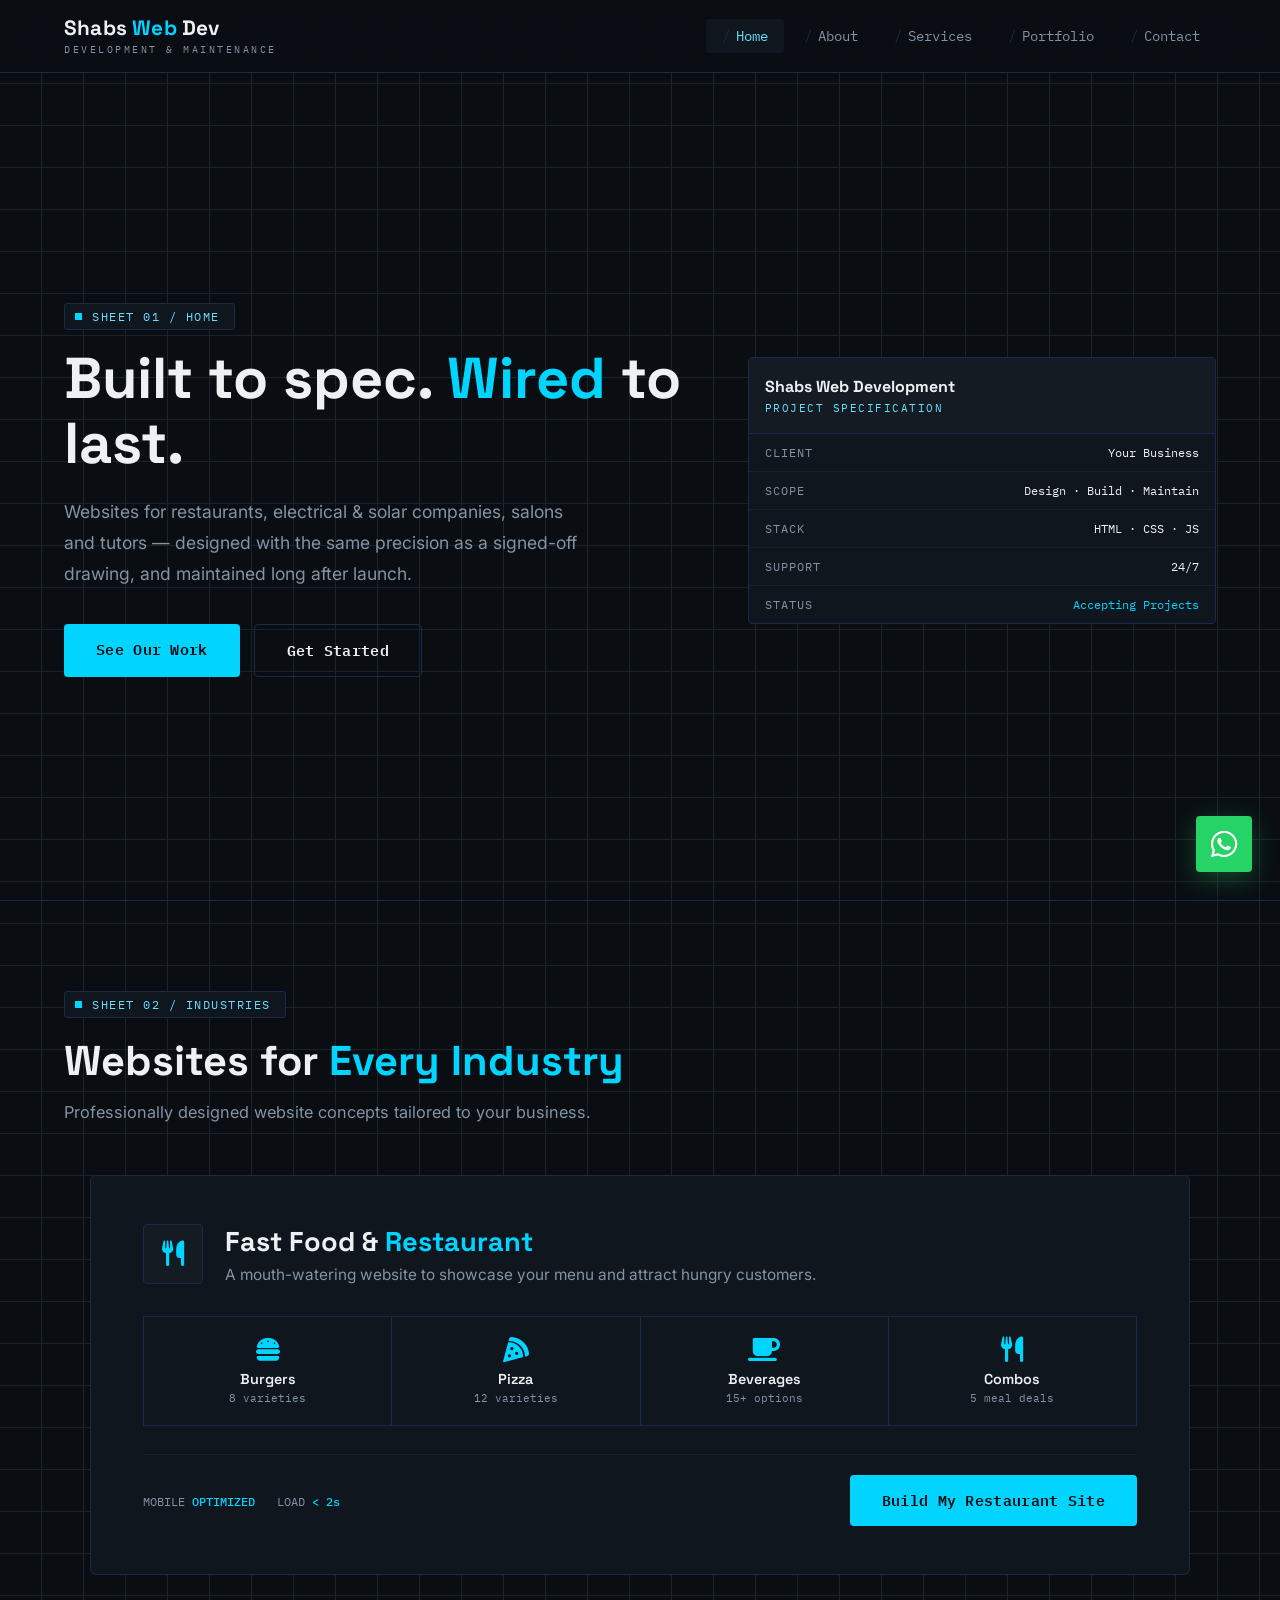
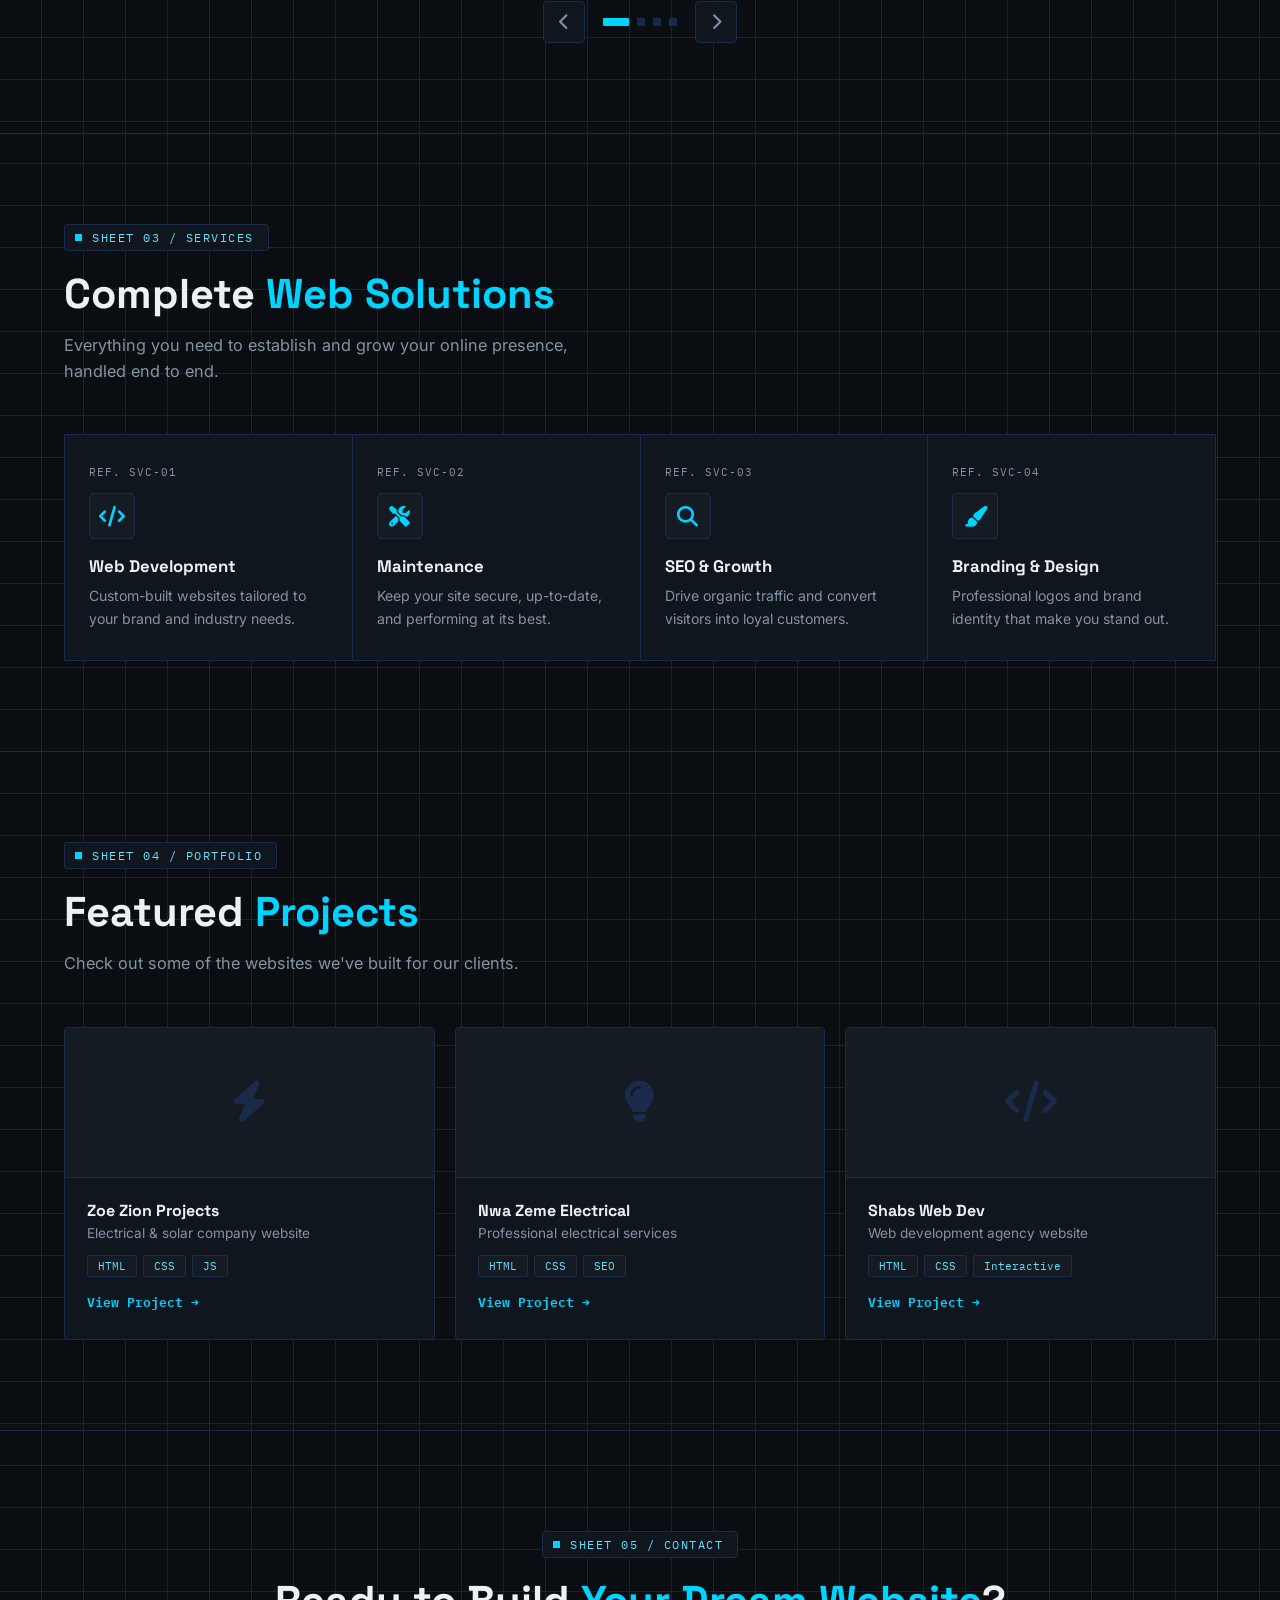
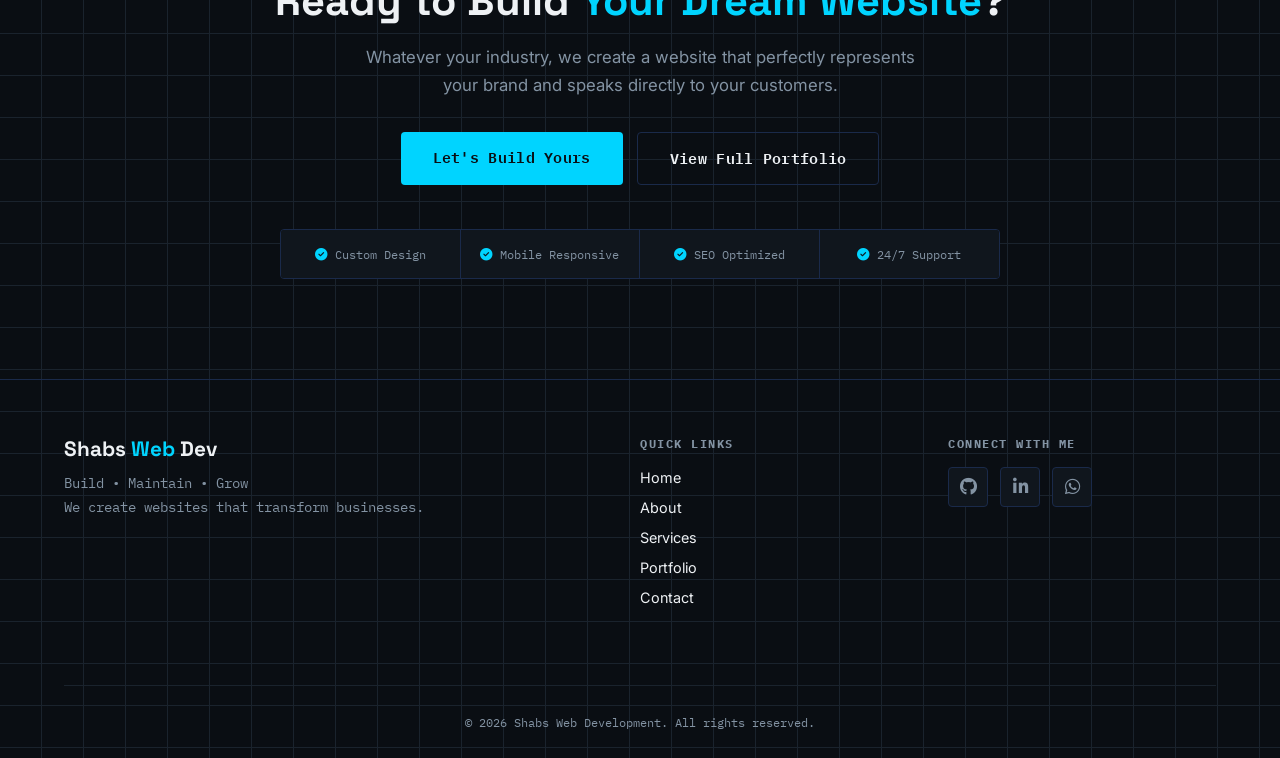
==== commit 176cd5b7: "Add files via upload" ====
--- a/index.html
+++ b/index.html
@@ -4,40 +4,88 @@
     <meta charset="UTF-8" />
     <meta name="viewport" content="width=device-width, initial-scale=1.0" />
     <title>Shabs Web Development | Build Your Dream Website</title>
+    <link rel="preconnect" href="https://fonts.googleapis.com">
+    <link rel="preconnect" href="https://fonts.gstatic.com" crossorigin>
+    <link href="https://fonts.googleapis.com/css2?family=Space+Grotesk:wght@500;600;700&family=Inter:wght@400;500;600&family=IBM+Plex+Mono:wght@400;500&display=swap" rel="stylesheet">
     <link rel="stylesheet" href="https://cdnjs.cloudflare.com/ajax/libs/font-awesome/6.5.0/css/all.min.css" />
-    <link rel="stylesheet" href="css/style.css" />
     <style>
-        /* ===== MOBILE RESPONSIVE FIXES ===== */
-        * {
-            margin: 0;
-            padding: 0;
-            box-sizing: border-box;
+        /* ===== RESET & BASE ===== */
+        * { margin: 0; padding: 0; box-sizing: border-box; }
+        html { scroll-behavior: smooth; }
+
+        :root {
+            --ink: #0a0e13;
+            --panel: #10161d;
+            --panel-2: #141b23;
+            --line: #1a2a4a;
+            --line-soft: #1a232d;
+            --blue: #00d4ff;
+            --blue-dark: #0099cc;
+            --blue-light: #66e0ff;
+            --trace: #00d4ff;
+            --paper: #eef1f4;
+            --muted: #8393a3;
         }
 
         body {
-            font-family: 'Segoe UI', Tahoma, Geneva, Verdana, sans-serif;
-            background: #0a0e17;
-            color: #fff;
+            font-family: 'Inter', sans-serif;
+            background: var(--ink);
+            color: var(--paper);
             overflow-x: hidden;
-        }
-
-        .container {
-            max-width: 1200px;
-            margin: 0 auto;
-            padding: 0 20px;
-        }
-
-        /* ===== HEADER / NAVIGATION - FIXED ===== */
+            background-image:
+                linear-gradient(var(--line-soft) 1px, transparent 1px),
+                linear-gradient(90deg, var(--line-soft) 1px, transparent 1px);
+            background-size: 42px 42px;
+            background-position: -1px -1px;
+        }
+
+        h1, h2, h3, h4 { font-family: 'Space Grotesk', sans-serif; }
+
+        .container { max-width: 1200px; margin: 0 auto; padding: 0 24px; }
+
+        ::-webkit-scrollbar { width: 8px; }
+        ::-webkit-scrollbar-track { background: var(--ink); }
+        ::-webkit-scrollbar-thumb { background: var(--blue); border-radius: 10px; }
+
+        a { color: inherit; }
+
+        /* ===== SHEET LABEL ===== */
+        .sheet-label {
+            display: inline-flex;
+            align-items: center;
+            gap: 10px;
+            font-family: 'IBM Plex Mono', monospace;
+            font-size: 0.72rem;
+            letter-spacing: 1.5px;
+            color: var(--blue-light);
+            border: 1px solid var(--line);
+            padding: 5px 14px 5px 10px;
+            border-radius: 3px;
+            background: var(--panel);
+            margin-bottom: 16px;
+        }
+        .sheet-label::before {
+            content: '';
+            width: 7px;
+            height: 7px;
+            background: var(--blue);
+            display: inline-block;
+        }
+
+        /* ===== HEADER ===== */
         header {
-            background: rgba(10, 14, 23, 0.97);
-            padding: 12px 0;
+            background: rgba(10, 14, 19, 0.9);
+            padding: 16px 0;
             position: fixed;
             width: 100%;
             top: 0;
             z-index: 1000;
-            border-bottom: 1px solid rgba(0, 212, 255, 0.1);
-            backdrop-filter: blur(10px);
-        }
+            border-bottom: 1px solid var(--line);
+            backdrop-filter: blur(14px);
+            transition: all 0.3s ease;
+        }
+
+        header.scrolled { background: rgba(10, 14, 19, 0.98); }
 
         header .container {
             display: flex;
@@ -46,1026 +94,647 @@
             flex-wrap: wrap;
         }
 
-        .logo a {
+        .logo a { display: flex; align-items: center; gap: 12px; text-decoration: none; }
+
+        .logo h1 { 
+            font-size: 1.3rem; 
+            font-weight: 700; 
+            color: var(--paper); 
+            line-height: 1.2; 
+            letter-spacing: 0.2px; 
+        }
+        .logo h1 span { color: var(--blue); }
+        .logo p {
+            font-family: 'IBM Plex Mono', monospace;
+            font-size: 0.6rem;
+            color: var(--muted);
+            margin-top: 2px;
+            letter-spacing: 2.5px;
+            text-transform: uppercase;
+        }
+
+        .hamburger {
+            display: none;
+            font-size: 1.6rem;
+            color: var(--paper);
+            cursor: pointer;
+            padding: 8px 14px;
+            background: var(--panel);
+            border-radius: 4px;
+            border: 1px solid var(--line);
+            transition: all 0.3s ease;
+        }
+        .hamburger:hover { border-color: var(--blue); }
+
+        nav ul { display: flex; list-style: none; gap: 4px; align-items: center; }
+
+        nav ul li a {
+            color: var(--muted);
+            text-decoration: none;
+            padding: 8px 16px;
+            font-size: 0.88rem;
+            font-family: 'IBM Plex Mono', monospace;
+            transition: all 0.25s ease;
+            font-weight: 400;
+            display: block;
+            position: relative;
+            border-radius: 3px;
+        }
+        nav ul li a::before { content: '/'; color: var(--line); margin-right: 6px; }
+        nav ul li a:hover, nav ul li a.active { color: var(--blue-light); background: var(--panel); }
+
+        @media (max-width: 768px) {
+            .hamburger { display: block; }
+            nav { 
+                width: 100%; 
+                display: none; 
+                margin-top: 14px; 
+                border-top: 1px solid var(--line); 
+                padding-top: 14px; 
+            }
+            nav.open { display: block; }
+            nav ul { 
+                flex-direction: column; 
+                gap: 4px; 
+                width: 100%; 
+            }
+            nav ul li { width: 100%; }
+            nav ul li a { 
+                padding: 12px 18px; 
+                width: 100%; 
+                text-align: left; 
+                font-size: 1rem; 
+            }
+            .logo h1 { font-size: 1.05rem; }
+        }
+
+        @media (max-width: 480px) {
+            .logo p { display: none; }
+            header { padding: 10px 0; }
+            .container { padding: 0 16px; }
+        }
+
+        /* ===== SECTION TITLES ===== */
+        .section-title { margin-bottom: 50px; }
+        .section-title h2 { font-size: 2.6rem; font-weight: 700; color: var(--paper); }
+        .section-title h2 span { color: var(--blue); }
+        .section-title p { color: var(--muted); max-width: 550px; margin-top: 12px; font-size: 1.02rem; line-height: 1.6; }
+
+        @media (max-width: 768px) {
+            .section-title h2 { font-size: 2rem; }
+        }
+        @media (max-width: 480px) {
+            .section-title h2 { font-size: 1.6rem; }
+            .section-title { margin-bottom: 30px; }
+        }
+
+        /* ============================================================ */
+        /* ===== ANIMATED TEXT ===== */
+        /* ============================================================ */
+        .reveal-text {
+            opacity: 0;
+            transform: translateY(20px);
+            animation: textReveal 0.7s cubic-bezier(0.22, 1, 0.36, 1) forwards;
+        }
+
+        .reveal-text:nth-child(1) { animation-delay: 0.1s; }
+        .reveal-text:nth-child(2) { animation-delay: 0.4s; }
+        .reveal-text:nth-child(3) { animation-delay: 0.7s; }
+        .reveal-text:nth-child(4) { animation-delay: 1.0s; }
+        .reveal-text:nth-child(5) { animation-delay: 1.3s; }
+        .reveal-text:nth-child(6) { animation-delay: 1.6s; }
+        .reveal-text:nth-child(7) { animation-delay: 1.9s; }
+        .reveal-text:nth-child(8) { animation-delay: 2.2s; }
+
+        @keyframes textReveal {
+            0% {
+                opacity: 0;
+                transform: translateY(20px) scale(0.98);
+                filter: blur(4px);
+            }
+            100% {
+                opacity: 1;
+                transform: translateY(0) scale(1);
+                filter: blur(0);
+            }
+        }
+
+        /* Typewriter effect for inline words */
+        .type-word {
+            display: inline-block;
+            opacity: 0;
+            animation: typeIn 0.4s cubic-bezier(0.22, 1, 0.36, 1) forwards;
+        }
+
+        .type-word:nth-child(1) { animation-delay: 0.2s; }
+        .type-word:nth-child(2) { animation-delay: 0.5s; }
+        .type-word:nth-child(3) { animation-delay: 0.8s; }
+        .type-word:nth-child(4) { animation-delay: 1.1s; }
+        .type-word:nth-child(5) { animation-delay: 1.4s; }
+        .type-word:nth-child(6) { animation-delay: 1.7s; }
+        .type-word:nth-child(7) { animation-delay: 2.0s; }
+
+        @keyframes typeIn {
+            0% {
+                opacity: 0;
+                transform: translateY(8px) scale(0.9);
+                color: var(--blue);
+            }
+            100% {
+                opacity: 1;
+                transform: translateY(0) scale(1);
+                color: inherit;
+            }
+        }
+
+        /* Glow pulse for emphasis */
+        .glow-text {
+            animation: glowPulse 2.5s ease-in-out infinite;
+            display: inline-block;
+        }
+
+        @keyframes glowPulse {
+            0%, 100% { 
+                text-shadow: 0 0 10px rgba(0, 212, 255, 0.1);
+            }
+            50% { 
+                text-shadow: 0 0 25px rgba(0, 212, 255, 0.3), 0 0 50px rgba(0, 212, 255, 0.1);
+            }
+        }
+
+        /* ============================================================ */
+        /* ===== HERO ===== */
+        /* ============================================================ */
+        .hero {
+            padding: 170px 0 90px;
+            min-height: 100vh;
             display: flex;
             align-items: center;
-            gap: 12px;
-            text-decoration: none;
-        }
-
-        .logo img {
-            height: 45px;
-            width: auto;
-            border-radius: 8px;
-        }
-
-        .logo h1 {
-            font-size: 1.3rem;
+            position: relative;
+        }
+
+        .hero .container { display: grid; grid-template-columns: 1.15fr 0.85fr; gap: 50px; align-items: center; }
+
+        .hero h2 {
+            font-size: 3.6rem;
             font-weight: 700;
-            color: #fff;
-            line-height: 1.2;
-        }
-
-        .logo h1 span {
-            color: #00d4ff;
-        }
-
-        .logo p {
-            font-size: 0.65rem;
-            color: #94a3b8;
-            margin-top: -2px;
-        }
-
-        /* ===== HAMBURGER MENU ===== */
-        .hamburger {
-            display: none;
-            font-size: 1.8rem;
-            color: #fff;
-            cursor: pointer;
-            padding: 8px 14px;
-            background: rgba(0, 212, 255, 0.08);
-            border-radius: 8px;
-            border: 1px solid rgba(0, 212, 255, 0.15);
-            transition: all 0.3s ease;
-            line-height: 1;
-        }
-
-        .hamburger:hover {
-            background: rgba(0, 212, 255, 0.15);
-        }
-
-        .hamburger.active {
-            border-color: #00d4ff;
-        }
-
-        /* ===== NAV MENU ===== */
-        nav ul {
-            display: flex;
-            list-style: none;
-            gap: 5px;
-            align-items: center;
-        }
-
-        nav ul li a {
-            color: #94a3b8;
-            text-decoration: none;
-            padding: 8px 16px;
-            border-radius: 30px;
-            font-size: 0.9rem;
-            transition: all 0.3s ease;
-            font-weight: 500;
-            display: block;
-        }
-
-        nav ul li a:hover,
-        nav ul li a.active {
-            color: #fff;
-            background: rgba(0, 212, 255, 0.1);
-        }
-
-        nav ul li a.active {
-            color: #00d4ff;
-        }
-
-        /* ===== MOBILE NAV RESPONSIVE ===== */
-        @media (max-width: 768px) {
-            .hamburger {
-                display: block;
-            }
-
-            nav {
-                width: 100%;
-                display: none;
-                margin-top: 12px;
-                border-top: 1px solid rgba(0, 212, 255, 0.08);
-                padding-top: 12px;
-            }
-
-            nav.open {
-                display: block;
-            }
-
-            nav ul {
-                flex-direction: column;
-                gap: 4px;
-                width: 100%;
-            }
-
-            nav ul li {
-                width: 100%;
-            }
-
-            nav ul li a {
-                padding: 12px 18px;
-                width: 100%;
-                text-align: center;
-                font-size: 1rem;
-                border-radius: 10px;
-            }
-
-            nav ul li a:hover,
-            nav ul li a.active {
-                background: rgba(0, 212, 255, 0.08);
-            }
-
-            .logo h1 {
-                font-size: 1.1rem;
-            }
-
-            .logo p {
-                font-size: 0.55rem;
-            }
-
-            .logo img {
-                height: 38px;
-            }
-        }
-
-        @media (max-width: 480px) {
-            .logo h1 {
-                font-size: 0.95rem;
-            }
-
-            .logo p {
-                display: none;
-            }
-
-            .logo img {
-                height: 32px;
-            }
-
-            header {
-                padding: 10px 0;
-            }
-
-            header .container {
-                padding: 0 15px;
-            }
-
-            .hamburger {
-                font-size: 1.5rem;
-                padding: 6px 12px;
-            }
-        }
-
-        /* ===== HERO SECTION ===== */
-        .hero {
-            padding: 140px 0 60px;
-            min-height: 100vh;
-            display: flex;
-            flex-direction: column;
-            justify-content: center;
-            align-items: center;
-            text-align: center;
-            background: linear-gradient(135deg, #0a0e17 0%, #1a2a4a 100%);
-            position: relative;
-            overflow: hidden;
-        }
-
-        .hero .container {
-            width: 100%;
-        }
-
-        .hero .tagline {
-            color: #00d4ff;
-            font-size: 0.95rem;
-            font-weight: 600;
-            letter-spacing: 1px;
-            margin-bottom: 15px;
-            display: inline-block;
-            background: rgba(0, 212, 255, 0.08);
-            padding: 6px 20px;
-            border-radius: 30px;
-        }
-
-        .hero h2 {
-            font-size: 3.5rem;
-            font-weight: 800;
-            line-height: 1.1;
-            margin-bottom: 20px;
-        }
-
-        .hero h2 span {
-            color: #00d4ff;
-        }
-
-        .hero p {
+            line-height: 1.12;
+            margin-bottom: 22px;
+            color: var(--paper);
+        }
+        .hero h2 .highlight { color: var(--blue); }
+
+        .hero p.lead {
             font-size: 1.1rem;
-            color: #94a3b8;
-            line-height: 1.7;
-            margin-bottom: 30px;
-            max-width: 600px;
-            margin-left: auto;
-            margin-right: auto;
-        }
-
-        .hero .btn {
-            padding: 14px 35px;
-            border-radius: 30px;
+            color: var(--muted);
+            line-height: 1.75;
+            margin-bottom: 34px;
+            max-width: 520px;
+        }
+
+        .btn-group { display: flex; gap: 14px; flex-wrap: wrap; }
+
+        .btn {
+            padding: 13px 32px;
+            border-radius: 4px;
             text-decoration: none;
             font-weight: 600;
             display: inline-block;
-            transition: all 0.3s ease;
-            font-size: 1rem;
-            margin: 0 8px 10px;
-        }
-
-        .hero .btn:first-of-type {
-            background: #00d4ff;
-            color: #0a0e17;
-        }
-
-        .hero .btn:first-of-type:hover {
-            background: #00b8d4;
-            transform: translateY(-2px);
-            box-shadow: 0 8px 30px rgba(0, 212, 255, 0.3);
-        }
-
-        .hero .btn-outline {
-            border: 2px solid #00d4ff;
-            color: #00d4ff;
-            background: transparent;
-        }
-
-        .hero .btn-outline:hover {
-            background: #00d4ff;
-            color: #0a0e17;
-            transform: translateY(-2px);
-        }
-
-        .code-symbols {
-            margin-top: 30px;
-            font-size: 0.8rem;
-            color: rgba(0, 212, 255, 0.15);
-            letter-spacing: 8px;
-            font-family: monospace;
-        }
-
-        .scroll-indicator {
-            position: absolute;
-            bottom: 30px;
-            left: 50%;
-            transform: translateX(-50%);
-            color: #94a3b8;
-            font-size: 0.8rem;
-            text-align: center;
-            animation: bounce 2s infinite;
-        }
-
-        .scroll-indicator i {
-            display: block;
-            margin-top: 5px;
-            font-size: 1.2rem;
-        }
-
-        @keyframes bounce {
-            0%, 100% { transform: translateX(-50%) translateY(0); }
-            50% { transform: translateX(-50%) translateY(-10px); }
-        }
-
-        /* ===== HERO MOBILE ===== */
+            transition: all 0.25s ease;
+            font-size: 0.92rem;
+            font-family: 'IBM Plex Mono', monospace;
+            letter-spacing: 0.3px;
+        }
+
+        .btn-primary { background: var(--blue); color: var(--ink); }
+        .btn-primary:hover { background: var(--blue-light); transform: translateY(-2px); }
+
+        .btn-outline { border: 1px solid var(--line); color: var(--paper); background: transparent; }
+        .btn-outline:hover { border-color: var(--blue); color: var(--blue-light); }
+
+        /* Title block */
+        .title-block {
+            border: 1px solid var(--line);
+            background: var(--panel);
+            border-radius: 4px;
+            overflow: hidden;
+        }
+        .title-block .tb-row {
+            display: flex;
+            justify-content: space-between;
+            padding: 11px 16px;
+            border-bottom: 1px solid var(--line-soft);
+            font-family: 'IBM Plex Mono', monospace;
+            font-size: 0.74rem;
+        }
+        .title-block .tb-row:last-child { border-bottom: none; }
+        .title-block .tb-label { color: var(--muted); letter-spacing: 1px; }
+        .title-block .tb-value { color: var(--paper); text-align: right; }
+        .title-block .tb-head {
+            padding: 18px 16px;
+            background: var(--panel-2);
+            border-bottom: 1px solid var(--line);
+        }
+        .title-block .tb-head .tb-title { font-family: 'Space Grotesk', sans-serif; font-weight: 700; color: var(--paper); font-size: 1rem; }
+        .title-block .tb-head .tb-sub { font-family: 'IBM Plex Mono', monospace; font-size: 0.7rem; color: var(--blue-light); letter-spacing: 1.5px; margin-top: 4px; }
+
         @media (max-width: 992px) {
-            .hero h2 {
-                font-size: 2.8rem;
-            }
-        }
-
+            .hero .container { grid-template-columns: 1fr; }
+            .hero h2 { font-size: 2.8rem; }
+            .title-block { max-width: 420px; }
+        }
         @media (max-width: 768px) {
-            .hero {
-                padding: 120px 0 50px;
-                min-height: auto;
-            }
-
-            .hero h2 {
-                font-size: 2.2rem;
-            }
-
-            .hero p {
-                font-size: 1rem;
-                padding: 0 10px;
-            }
-
-            .hero .btn {
-                padding: 12px 28px;
-                font-size: 0.9rem;
-                margin: 0 5px 8px;
-            }
-
-            .scroll-indicator {
-                display: none;
-            }
-        }
-
+            .hero { padding: 130px 0 60px; min-height: auto; }
+            .hero h2 { font-size: 2.3rem; }
+            .hero p.lead { font-size: 1rem; }
+        }
         @media (max-width: 480px) {
-            .hero {
-                padding: 100px 0 40px;
-            }
-
-            .hero h2 {
-                font-size: 1.8rem;
-            }
-
-            .hero p {
-                font-size: 0.9rem;
-            }
-
-            .hero .btn {
-                display: block;
-                width: 100%;
-                max-width: 280px;
-                margin: 8px auto;
-                text-align: center;
-                padding: 12px 20px;
-                font-size: 0.9rem;
-            }
-
-            .hero .tagline {
-                font-size: 0.8rem;
-                padding: 4px 16px;
-            }
-
-            .code-symbols {
-                font-size: 0.6rem;
-                letter-spacing: 4px;
-            }
-        }
-
-        /* ===== INDUSTRY SECTIONS - RESPONSIVE ===== */
-        .industry-section {
-            padding: 60px 0;
-            border-bottom: 1px solid rgba(255, 255, 255, 0.03);
-        }
-
-        .industry-label {
-            display: inline-block;
-            background: rgba(0, 212, 255, 0.08);
-            color: #00d4ff;
-            padding: 4px 16px;
-            border-radius: 20px;
-            font-size: 0.8rem;
-            font-weight: 600;
-            margin-bottom: 10px;
-        }
-
-        .industry-icon {
-            font-size: 3rem;
-            color: rgba(0, 212, 255, 0.1);
-            display: block;
-            margin: 10px 0;
-        }
-
-        .section-title {
-            font-size: 2.5rem;
-            font-weight: 800;
-            margin-bottom: 15px;
-        }
-
-        .section-title span {
-            color: #00d4ff;
-        }
-
-        .industry-description {
-            color: #94a3b8;
-            max-width: 600px;
-            margin: 0 auto 40px;
-            font-size: 1.05rem;
-            line-height: 1.7;
-        }
-
-        /* ===== DEMO CAROUSEL ===== */
-        .demo-carousel {
+            .hero { padding: 110px 0 40px; }
+            .hero h2 { font-size: 1.9rem; }
+            .hero p.lead { font-size: 0.9rem; }
+            .btn-group { flex-direction: column; width: 100%; }
+            .btn { text-align: center; width: 100%; padding: 12px 20px; font-size: 0.85rem; }
+            .title-block { max-width: 100%; }
+            .title-block .tb-row { font-size: 0.65rem; padding: 8px 12px; }
+            .title-block .tb-head { padding: 14px 12px; }
+            .title-block .tb-head .tb-title { font-size: 0.85rem; }
+        }
+
+        /* ============================================================ */
+        /* ===== INDUSTRY SHOWCASE ===== */
+        /* ============================================================ */
+        .industry-showcase { padding: 90px 0; border-top: 1px solid var(--line); border-bottom: 1px solid var(--line); }
+
+        .slideshow-wrapper {
             position: relative;
-            max-width: 900px;
+            max-width: 1100px;
             margin: 0 auto;
             overflow: hidden;
-            border-radius: 16px;
-            background: rgba(255, 255, 255, 0.02);
-            border: 1px solid rgba(255, 255, 255, 0.05);
-        }
-
-        .carousel-track {
-            display: flex;
-            transition: transform 0.5s ease;
-        }
-
-        .carousel-slide {
-            min-width: 100%;
-            padding: 20px;
-        }
-
-        .carousel-nav {
-            position: absolute;
-            top: 50%;
-            transform: translateY(-50%);
-            background: rgba(0, 0, 0, 0.6);
-            color: #fff;
-            border: none;
-            font-size: 2rem;
-            padding: 10px 16px;
-            cursor: pointer;
-            z-index: 10;
-            border-radius: 50%;
-            transition: all 0.3s ease;
-        }
-
-        .carousel-nav:hover {
-            background: rgba(0, 212, 255, 0.3);
-        }
-
-        .carousel-nav.prev {
-            left: 10px;
-        }
-
-        .carousel-nav.next {
-            right: 10px;
-        }
-
-        .carousel-indicators {
-            display: flex;
-            justify-content: center;
-            gap: 10px;
-            padding: 15px 0 5px;
-        }
-
-        .carousel-indicators button {
-            width: 10px;
-            height: 10px;
-            border-radius: 50%;
-            border: none;
-            background: rgba(255, 255, 255, 0.2);
-            cursor: pointer;
-            transition: all 0.3s ease;
-        }
-
-        .carousel-indicators button.active {
-            background: #00d4ff;
-            width: 30px;
-            border-radius: 10px;
-        }
-
-        /* ===== INDUSTRY DEMO STYLES ===== */
-        .demo-hero {
-            display: flex;
-            align-items: center;
-            gap: 20px;
-            padding: 20px;
-            background: rgba(255, 255, 255, 0.03);
-            border-radius: 12px;
-            margin-bottom: 20px;
-            flex-wrap: wrap;
-        }
-
-        .demo-hero h2,
-        .demo-hero h3 {
-            color: #fff;
-        }
-
-        .demo-hero p {
-            color: #94a3b8;
-        }
-
-        .demo-hero .btn {
-            padding: 10px 24px;
-            border-radius: 30px;
-            border: none;
-            font-weight: 600;
-            cursor: pointer;
-            font-size: 0.85rem;
-        }
-
-        .demo-menu-grid,
-        .demo-services,
-        .demo-products,
-        .demo-restaurants,
-        .demo-properties,
-        .demo-classes,
-        .demo-destinations {
-            display: grid;
-            grid-template-columns: repeat(auto-fit, minmax(120px, 1fr));
-            gap: 12px;
-            padding: 10px 0;
-        }
-
-        .demo-menu-item,
-        .demo-service,
-        .demo-product,
-        .demo-restaurant,
-        .demo-property,
-        .demo-class,
-        .demo-destination,
-        .demo-service-card {
-            background: rgba(255, 255, 255, 0.03);
-            padding: 15px;
-            border-radius: 10px;
+            border-radius: 6px;
+            background: var(--panel);
+            border: 1px solid var(--line);
+        }
+
+        .slideshow-track { display: flex; transition: transform 0.6s cubic-bezier(0.25, 0.46, 0.45, 0.94); }
+        .slide { min-width: 100%; padding: 48px 52px; }
+
+        .slide-top { display: flex; align-items: flex-start; gap: 22px; margin-bottom: 28px; flex-wrap: wrap; }
+
+        .slide-icon {
+            width: 60px; height: 60px; min-width: 60px;
+            border-radius: 4px;
+            background: var(--panel-2);
+            border: 1px solid var(--line);
+            display: flex; align-items: center; justify-content: center;
+            font-size: 1.6rem; color: var(--blue);
+        }
+
+        .slide-header h3 { font-size: 1.7rem; font-weight: 700; color: var(--paper); margin-bottom: 4px; }
+        .slide-header h3 span { color: var(--blue); }
+        .slide-header p { color: var(--muted); font-size: 0.96rem; line-height: 1.6; }
+
+        .slide-grid { display: grid; grid-template-columns: repeat(4, 1fr); gap: 1px; margin-bottom: 28px; background: var(--line); border: 1px solid var(--line); }
+
+        .slide-item {
+            background: var(--panel);
+            padding: 20px 14px;
             text-align: center;
             transition: all 0.3s ease;
-        }
-
-        .demo-menu-item:hover,
-        .demo-service:hover,
-        .demo-product:hover {
-            background: rgba(255, 255, 255, 0.06);
-        }
-
-        .demo-menu-item h4,
-        .demo-service h4,
-        .demo-product h4,
-        .demo-restaurant h4,
-        .demo-property h4,
-        .demo-class h4,
-        .demo-destination h4,
-        .demo-service-card h4 {
-            color: #fff;
-            font-size: 0.9rem;
-            margin-top: 5px;
-        }
-
-        .demo-menu-item p,
-        .demo-service p,
-        .demo-product p {
-            color: #94a3b8;
-            font-size: 0.8rem;
-        }
-
-        .demo-services-grid {
-            display: grid;
-            grid-template-columns: repeat(auto-fit, minmax(140px, 1fr));
-            gap: 15px;
-            padding: 10px 0;
-        }
-
-        .demo-search {
-            display: flex;
-            gap: 10px;
-            padding: 20px;
-            background: rgba(255, 255, 255, 0.03);
-            border-radius: 12px;
-            margin-bottom: 20px;
-            flex-wrap: wrap;
-        }
-
-        .demo-search input {
-            flex: 1;
-            min-width: 150px;
-            padding: 12px 18px;
-            border-radius: 8px;
-            border: 1px solid rgba(255, 255, 255, 0.1);
-            background: rgba(255, 255, 255, 0.05);
-            color: #fff;
-            font-size: 0.95rem;
-        }
-
-        .demo-search input::placeholder {
-            color: #64748b;
-        }
-
-        .demo-search .btn {
-            padding: 12px 28px;
-            border-radius: 30px;
-            border: none;
-            font-weight: 600;
-            cursor: pointer;
-        }
-
-        .demo-search-big {
-            text-align: center;
-            padding: 30px 20px;
-            background: rgba(255, 255, 255, 0.02);
-            border-radius: 12px;
-            margin-bottom: 20px;
-        }
-
-        .demo-search-big h3 {
-            font-size: 1.8rem;
-            margin-bottom: 15px;
-        }
-
-        .demo-search-big input {
-            padding: 14px 20px;
-            border-radius: 50px;
-            border: 1px solid rgba(255, 255, 255, 0.1);
-            background: rgba(255, 255, 255, 0.05);
-            color: #fff;
-            font-size: 1rem;
-            width: 60%;
-            min-width: 200px;
-        }
-
-        .demo-search-big input::placeholder {
-            color: #64748b;
-        }
-
-        .demo-search-big .btn {
-            padding: 14px 32px;
-            border-radius: 50px;
-            border: none;
-            font-weight: 600;
-            cursor: pointer;
-            margin-left: 10px;
-        }
-
-        .price {
-            color: #00d4ff;
-            font-weight: 700;
-            font-size: 1.1rem;
-        }
-
-        .featured {
-            font-size: 2rem;
-        }
-
-        /* ===== INDUSTRY SECTION MOBILE ===== */
+            position: relative;
+        }
+        .slide-item:hover { background: var(--panel-2); }
+        .slide-item i { font-size: 1.6rem; color: var(--blue); margin-bottom: 8px; display: block; }
+        .slide-item h4 { font-size: 0.9rem; font-weight: 600; color: var(--paper); }
+        .slide-item p { font-family: 'IBM Plex Mono', monospace; font-size: 0.7rem; color: var(--muted); margin-top: 3px; }
+
+        .slide-bottom {
+            display: flex; justify-content: space-between; align-items: center; flex-wrap: wrap; gap: 15px;
+            padding-top: 20px; border-top: 1px solid var(--line-soft);
+        }
+        .slide-bottom .stats { display: flex; gap: 22px; font-family: 'IBM Plex Mono', monospace; }
+        .slide-bottom .stats span { color: var(--muted); font-size: 0.78rem; }
+        .slide-bottom .stats strong { color: var(--trace); font-weight: 500; }
+
+        .slideshow-controls { display: flex; justify-content: center; align-items: center; gap: 18px; margin-top: 26px; }
+        .slideshow-controls button {
+            background: var(--panel); border: 1px solid var(--line); color: var(--muted);
+            width: 42px; height: 42px; border-radius: 4px; font-size: 1.05rem; cursor: pointer;
+            transition: all 0.25s ease; display: flex; align-items: center; justify-content: center;
+        }
+        .slideshow-controls button:hover { border-color: var(--blue); color: var(--blue-light); }
+
+        .slideshow-dots { display: flex; gap: 8px; }
+        .slideshow-dots button { width: 8px; height: 8px; border-radius: 1px; border: none; background: var(--line); cursor: pointer; transition: all 0.3s ease; padding: 0; }
+        .slideshow-dots button.active { background: var(--blue); width: 26px; }
+
+        @media (max-width: 992px) {
+            .slide { padding: 34px 28px; }
+            .slide-grid { grid-template-columns: repeat(2, 1fr); }
+            .slide-header h3 { font-size: 1.4rem; }
+        }
         @media (max-width: 768px) {
-            .industry-section {
-                padding: 40px 0;
-            }
-
-            .section-title {
-                font-size: 2rem;
-            }
-
-            .industry-description {
-                font-size: 0.95rem;
-                padding: 0 10px;
-            }
-
-            .demo-hero {
-                flex-direction: column;
-                text-align: center;
-                padding: 15px;
-            }
-
-            .demo-hero h2 {
-                font-size: 1.3rem;
-            }
-
-            .demo-menu-grid,
-            .demo-services,
-            .demo-products,
-            .demo-restaurants,
-            .demo-properties,
-            .demo-classes,
-            .demo-destinations {
-                grid-template-columns: repeat(2, 1fr);
-                gap: 10px;
-            }
-
-            .demo-services-grid {
-                grid-template-columns: repeat(2, 1fr);
-            }
-
-            .carousel-nav {
-                font-size: 1.5rem;
-                padding: 6px 12px;
-            }
-
-            .demo-search-big input {
-                width: 100%;
-                margin-bottom: 10px;
-            }
-
-            .demo-search-big .btn {
-                margin-left: 0;
-                width: 100%;
-            }
-
-            .demo-search {
-                flex-direction: column;
-            }
-
-            .demo-search input {
-                width: 100%;
-            }
-
-            .demo-search .btn {
-                width: 100%;
-            }
-        }
-
+            .industry-showcase { padding: 55px 0; }
+            .slide { padding: 24px 18px; }
+            .slide-top { flex-direction: column; align-items: center; text-align: center; }
+            .slide-bottom { flex-direction: column; text-align: center; }
+            .slide-bottom .stats { flex-wrap: wrap; justify-content: center; }
+            .slide-item { padding: 14px 10px; }
+            .slide-item i { font-size: 1.3rem; }
+            .slide-item h4 { font-size: 0.8rem; }
+        }
         @media (max-width: 480px) {
-            .section-title {
-                font-size: 1.6rem;
-            }
-
-            .industry-description {
-                font-size: 0.85rem;
-            }
-
-            .demo-menu-grid,
-            .demo-services,
-            .demo-products,
-            .demo-restaurants,
-            .demo-properties,
-            .demo-classes,
-            .demo-destinations {
-                grid-template-columns: 1fr 1fr;
-                gap: 8px;
-            }
-
-            .demo-services-grid {
-                grid-template-columns: 1fr 1fr;
-                gap: 10px;
-            }
-
-            .demo-menu-item,
-            .demo-service,
-            .demo-product,
-            .demo-restaurant,
-            .demo-property,
-            .demo-class,
-            .demo-destination,
-            .demo-service-card {
-                padding: 12px 8px;
-            }
-
-            .demo-menu-item h4,
-            .demo-service h4,
-            .demo-product h4 {
-                font-size: 0.8rem;
-            }
-
-            .demo-menu-item p,
-            .demo-service p,
-            .demo-product p {
+            .slide { padding: 16px 12px; }
+            .slide-grid { grid-template-columns: 1fr 1fr; gap: 1px; }
+            .slide-item { padding: 12px 8px; }
+            .slide-item i { font-size: 1.1rem; }
+            .slide-item h4 { font-size: 0.7rem; }
+            .slide-item p { font-size: 0.6rem; }
+            .slide-header h3 { font-size: 1.1rem; }
+            .slide-header p { font-size: 0.82rem; }
+            .slide-icon { width: 48px; height: 48px; min-width: 48px; font-size: 1.3rem; }
+            .slide-bottom .stats span { font-size: 0.65rem; }
+            .slide-bottom .btn { width: 100%; text-align: center; padding: 10px 16px; font-size: 0.78rem; }
+            .slideshow-controls button { width: 36px; height: 36px; font-size: 0.85rem; }
+            .slideshow-controls { gap: 12px; flex-wrap: wrap; }
+        }
+
+        /* ============================================================ */
+        /* ===== SERVICES ===== */
+        /* ============================================================ */
+        .services-preview { padding: 90px 0; }
+
+        .service-grid { display: grid; grid-template-columns: repeat(4, 1fr); gap: 1px; background: var(--line); border: 1px solid var(--line); }
+
+        .service-card {
+            background: var(--panel);
+            padding: 30px 24px;
+            transition: all 0.3s ease;
+            position: relative;
+        }
+        .service-card:hover { background: var(--panel-2); }
+        .service-card .ref { font-family: 'IBM Plex Mono', monospace; font-size: 0.68rem; color: var(--muted); letter-spacing: 1px; margin-bottom: 14px; }
+        .service-card .icon {
+            width: 46px; height: 46px; margin-bottom: 16px;
+            background: var(--panel-2); border: 1px solid var(--line); border-radius: 4px;
+            display: flex; align-items: center; justify-content: center; font-size: 1.3rem; color: var(--blue);
+            transition: all 0.3s ease;
+        }
+        .service-card:hover .icon { border-color: var(--blue); }
+        .service-card h4 { font-size: 1.05rem; font-weight: 700; color: var(--paper); margin-bottom: 8px; }
+        .service-card p { color: var(--muted); font-size: 0.88rem; line-height: 1.6; }
+
+        @media (max-width: 992px) { 
+            .service-grid { grid-template-columns: repeat(2, 1fr); } 
+        }
+        @media (max-width: 768px) {
+            .services-preview { padding: 55px 0; }
+            .service-card { padding: 22px 18px; }
+            .service-card h4 { font-size: 0.95rem; }
+            .service-card p { font-size: 0.8rem; }
+        }
+        @media (max-width: 480px) { 
+            .services-preview { padding: 40px 0; }
+            .service-grid { grid-template-columns: 1fr; }
+            .service-card { padding: 18px 14px; }
+            .service-card .icon { width: 38px; height: 38px; font-size: 1rem; }
+            .service-card h4 { font-size: 0.9rem; }
+            .service-card p { font-size: 0.78rem; }
+        }
+
+        /* ============================================================ */
+        /* ===== PORTFOLIO ===== */
+        /* ============================================================ */
+        .portfolio-snippet { padding: 90px 0; border-top: 1px solid var(--line); border-bottom: 1px solid var(--line); }
+
+        .portfolio-grid { display: grid; grid-template-columns: repeat(3, 1fr); gap: 20px; }
+
+        .portfolio-card {
+            background: var(--panel);
+            border-radius: 4px;
+            overflow: hidden;
+            border: 1px solid var(--line);
+            transition: all 0.3s ease;
+        }
+        .portfolio-card:hover { border-color: var(--blue); transform: translateY(-4px); }
+
+        .portfolio-card .preview {
+            height: 150px;
+            background: var(--panel-2);
+            display: flex; align-items: center; justify-content: center;
+            font-size: 2.6rem; color: var(--line);
+            border-bottom: 1px solid var(--line);
+        }
+
+        .portfolio-card .info { padding: 22px 22px 26px; }
+        .portfolio-card .info h4 { font-size: 1rem; font-weight: 700; color: var(--paper); margin-bottom: 4px; }
+        .portfolio-card .info p { color: var(--muted); font-size: 0.85rem; margin-bottom: 14px; }
+        .portfolio-card .info .tags { display: flex; flex-wrap: wrap; gap: 6px; }
+        .portfolio-card .info .tags span {
+            font-family: 'IBM Plex Mono', monospace;
+            background: var(--panel-2); color: var(--blue-light);
+            padding: 3px 10px; border-radius: 2px; font-size: 0.66rem; border: 1px solid var(--line);
+        }
+        .portfolio-card .info .btn-link {
+            display: inline-block; margin-top: 14px; color: var(--blue);
+            text-decoration: none; font-weight: 600; font-size: 0.82rem;
+            font-family: 'IBM Plex Mono', monospace; transition: all 0.25s ease;
+        }
+        .portfolio-card .info .btn-link:hover { color: var(--blue-light); }
+
+        @media (max-width: 992px) { 
+            .portfolio-grid { grid-template-columns: repeat(2, 1fr); } 
+        }
+        @media (max-width: 768px) {
+            .portfolio-snippet { padding: 55px 0; }
+            .portfolio-card .preview { height: 120px; font-size: 2rem; }
+            .portfolio-card .info { padding: 16px 18px 20px; }
+            .portfolio-card .info h4 { font-size: 0.9rem; }
+            .portfolio-card .info p { font-size: 0.78rem; }
+        }
+        @media (max-width: 480px) { 
+            .portfolio-snippet { padding: 40px 0; }
+            .portfolio-grid { grid-template-columns: 1fr; gap: 14px; }
+            .portfolio-card .preview { height: 100px; font-size: 1.8rem; }
+            .portfolio-card .info { padding: 14px 14px 18px; }
+        }
+
+        /* ============================================================ */
+        /* ===== CTA FINAL ===== */
+        /* ============================================================ */
+        .cta-final { padding: 100px 20px; text-align: center; }
+        .cta-final h2 { font-size: 2.6rem; font-weight: 700; color: var(--paper); margin-bottom: 16px; }
+        .cta-final h2 span { color: var(--blue); }
+        .cta-final p { color: var(--muted); max-width: 550px; margin: 0 auto 32px; font-size: 1.05rem; line-height: 1.7; }
+        .cta-final .btn-group { justify-content: center; }
+
+        .cta-final .features {
+            margin-top: 44px; display: flex; gap: 0; justify-content: center; flex-wrap: wrap;
+            border: 1px solid var(--line); border-radius: 4px; overflow: hidden; max-width: 720px; margin-left: auto; margin-right: auto;
+        }
+        .cta-final .features span {
+            flex: 1 1 160px;
+            padding: 16px 14px;
+            font-family: 'IBM Plex Mono', monospace;
+            font-size: 0.78rem;
+            color: var(--muted);
+            border-right: 1px solid var(--line);
+            background: var(--panel);
+        }
+        .cta-final .features span:last-child { border-right: none; }
+        .cta-final .features i { color: var(--trace); margin-right: 8px; }
+
+        @media (max-width: 768px) { 
+            .cta-final h2 { font-size: 2rem; }
+            .cta-final p { font-size: 0.95rem; }
+        }
+        @media (max-width: 480px) {
+            .cta-final { padding: 40px 15px; }
+            .cta-final h2 { font-size: 1.6rem; }
+            .cta-final p { font-size: 0.85rem; padding: 0 10px; }
+            .cta-final .btn-group { flex-direction: column; align-items: center; width: 100%; }
+            .cta-final .btn-group .btn { width: 100%; max-width: 280px; text-align: center; }
+            .cta-final .features span { 
+                flex: 1 1 100%; 
+                border-right: none; 
+                border-bottom: 1px solid var(--line);
                 font-size: 0.7rem;
-            }
-
-            .carousel-slide {
-                padding: 12px;
-            }
-
-            .demo-hero {
-                padding: 12px;
-            }
-
-            .demo-hero .btn {
-                font-size: 0.8rem;
-                padding: 8px 18px;
-            }
-
-            .demo-search-big h3 {
-                font-size: 1.3rem;
-            }
-
-            .carousel-nav {
-                font-size: 1.2rem;
-                padding: 4px 10px;
-            }
-
-            .carousel-nav.prev {
-                left: 4px;
-            }
-
-            .carousel-nav.next {
-                right: 4px;
-            }
-        }
-
-        /* ===== CTA FINAL ===== */
-        .cta-final {
-            padding: 80px 20px;
-            text-align: center;
-            background: linear-gradient(135deg, #0a0e17, #1a2a4a);
-            border-top: 1px solid rgba(0, 212, 255, 0.05);
-        }
-
-        .cta-final h2 {
-            font-size: 2.8rem;
-            font-weight: 800;
-            margin-bottom: 20px;
-        }
-
-        .cta-final h2 span {
-            color: #00d4ff;
-        }
-
-        .cta-final p {
-            color: #94a3b8;
-            max-width: 600px;
-            margin: 0 auto 30px;
-            font-size: 1.1rem;
-            line-height: 1.7;
-        }
-
-        .cta-buttons {
-            display: flex;
-            gap: 15px;
-            justify-content: center;
-            flex-wrap: wrap;
-        }
-
-        .cta-buttons .btn {
-            padding: 14px 40px;
-            border-radius: 30px;
+                padding: 12px 10px;
+            }
+            .cta-final .features span:last-child { border-bottom: none; }
+        }
+
+        /* ============================================================ */
+        /* ===== FOOTER ===== */
+        /* ============================================================ */
+        footer { padding: 56px 20px 28px; border-top: 1px solid var(--line); }
+
+        footer .container { 
+            display: grid; 
+            grid-template-columns: 2fr 1fr 1fr; 
+            gap: 40px; 
+            max-width: 1200px; 
+            margin: 0 auto; 
+        }
+
+        .footer-brand h3 { font-size: 1.3rem; margin-bottom: 10px; color: var(--paper); }
+        .footer-brand h3 span { color: var(--blue); }
+        .footer-brand p { 
+            color: var(--muted); 
+            font-size: 0.88rem; 
+            line-height: 1.7; 
+            font-family: 'IBM Plex Mono', monospace; 
+        }
+
+        .footer-links h5, .footer-social h5 {
+            color: var(--muted); 
+            font-size: 0.72rem; 
+            margin-bottom: 16px;
+            font-family: 'IBM Plex Mono', monospace; 
+            letter-spacing: 1.5px; 
+            text-transform: uppercase;
+        }
+        .footer-links ul { list-style: none; }
+        .footer-links ul li { margin-bottom: 10px; }
+        .footer-links ul li a { 
+            color: var(--paper); 
+            text-decoration: none; 
+            transition: color 0.25s; 
+            font-size: 0.9rem; 
+        }
+        .footer-links ul li a:hover { color: var(--blue-light); }
+
+        .social-icons { display: flex; gap: 12px; flex-wrap: wrap; }
+        .social-icons a {
+            color: var(--muted); 
+            font-size: 1.1rem; 
+            transition: all 0.25s ease;
+            width: 40px; 
+            height: 40px; 
+            border-radius: 4px; 
+            background: var(--panel);
+            display: flex; 
+            align-items: center; 
+            justify-content: center; 
+            border: 1px solid var(--line);
             text-decoration: none;
-            font-weight: 600;
-            display: inline-block;
-            transition: all 0.3s ease;
-            font-size: 1rem;
-        }
-
-        .cta-buttons .btn:first-child {
-            background: #00d4ff;
-            color: #0a0e17;
-        }
-
-        .cta-buttons .btn:first-child:hover {
-            background: #00b8d4;
-            transform: translateY(-2px);
-            box-shadow: 0 8px 30px rgba(0, 212, 255, 0.3);
-        }
-
-        .cta-buttons .btn-outline {
-            border: 2px solid #00d4ff;
-            color: #00d4ff;
-            background: transparent;
-        }
-
-        .cta-buttons .btn-outline:hover {
-            background: #00d4ff;
-            color: #0a0e17;
-            transform: translateY(-2px);
+        }
+        .social-icons a:hover { color: var(--blue-light); border-color: var(--blue); }
+
+        .footer-bottom {
+            grid-column: 1 / -1; 
+            text-align: center; 
+            padding-top: 28px; 
+            margin-top: 28px;
+            border-top: 1px solid var(--line-soft); 
+            color: var(--muted); 
+            font-size: 0.78rem;
+            font-family: 'IBM Plex Mono', monospace;
         }
 
         @media (max-width: 768px) {
-            .cta-final h2 {
-                font-size: 2rem;
-            }
-
-            .cta-final p {
-                font-size: 1rem;
-                padding: 0 15px;
-            }
-        }
-
+            footer .container { 
+                grid-template-columns: 1fr; 
+                gap: 30px; 
+                text-align: center; 
+            }
+            .social-icons { justify-content: center; }
+        }
         @media (max-width: 480px) {
-            .cta-final {
-                padding: 50px 15px;
-            }
-
-            .cta-final h2 {
-                font-size: 1.6rem;
-            }
-
-            .cta-final p {
-                font-size: 0.9rem;
-            }
-
-            .cta-buttons .btn {
-                display: block;
-                width: 100%;
-                max-width: 280px;
-                margin: 8px auto;
-                text-align: center;
-                padding: 12px 20px;
-                font-size: 0.9rem;
-            }
-        }
-
-        /* ===== FOOTER ===== */
-        footer {
-            background: #0a0e17;
-            padding: 50px 20px 30px;
-            border-top: 1px solid rgba(0, 212, 255, 0.05);
-        }
-
-        footer .container {
-            display: grid;
-            grid-template-columns: 2fr 1fr 1fr;
-            gap: 40px;
-            max-width: 1200px;
-            margin: 0 auto;
-        }
-
-        .footer-brand h3 {
-            font-size: 1.5rem;
-            margin-bottom: 10px;
-        }
-
-        .footer-brand h3 span {
-            color: #00d4ff;
-        }
-
-        .footer-brand p {
-            color: #94a3b8;
-            font-size: 0.9rem;
-            line-height: 1.7;
-        }
-
-        .footer-links h5,
-        .footer-social h5 {
-            color: #fff;
-            font-size: 1rem;
-            margin-bottom: 15px;
-        }
-
-        .footer-links ul {
-            list-style: none;
-            padding: 0;
-        }
-
-        .footer-links ul li {
-            margin-bottom: 8px;
-        }
-
-        .footer-links ul li a {
-            color: #94a3b8;
-            text-decoration: none;
-            transition: color 0.3s;
-            font-size: 0.9rem;
-        }
-
-        .footer-links ul li a:hover {
-            color: #00d4ff;
-        }
-
-        .social-icons {
-            display: flex;
-            gap: 15px;
-        }
-
-        .social-icons a {
-            color: #94a3b8;
-            font-size: 1.3rem;
-            transition: color 0.3s;
-        }
-
-        .social-icons a:hover {
-            color: #00d4ff;
-        }
-
-        .footer-bottom {
-            grid-column: 1 / -1;
-            text-align: center;
-            padding-top: 30px;
-            border-top: 1px solid rgba(255, 255, 255, 0.05);
-            color: #64748b;
-            font-size: 0.85rem;
-        }
-
-        @media (max-width: 768px) {
-            footer .container {
-                grid-template-columns: 1fr;
-                gap: 30px;
-                text-align: center;
-            }
-
-            .social-icons {
-                justify-content: center;
-            }
-
-            .footer-links ul li a {
-                display: inline-block;
-            }
-        }
-
+            footer { padding: 30px 16px 20px; }
+            .footer-brand h3 { font-size: 1.1rem; }
+            .footer-brand p { font-size: 0.8rem; }
+            .footer-links ul li a { font-size: 0.8rem; }
+            .footer-bottom { font-size: 0.65rem; }
+            .social-icons a { width: 36px; height: 36px; font-size: 0.95rem; }
+        }
+
+        /* ============================================================ */
         /* ===== FLOATING WHATSAPP ===== */
+        /* ============================================================ */
         .whatsapp-float {
-            position: fixed;
-            bottom: 30px;
-            right: 30px;
+            position: fixed; 
+            bottom: 28px; 
+            right: 28px;
             background: #25d366;
             color: #fff;
-            width: 60px;
-            height: 60px;
-            border-radius: 50%;
-            display: flex;
-            align-items: center;
+            width: 56px; 
+            height: 56px; 
+            border-radius: 4px;
+            display: flex; 
+            align-items: center; 
             justify-content: center;
-            font-size: 2rem;
+            font-size: 1.9rem; 
             text-decoration: none;
-            box-shadow: 0 4px 20px rgba(37, 211, 102, 0.4);
-            z-index: 999;
-            transition: all 0.3s ease;
-        }
-
-        .whatsapp-float:hover {
-            transform: scale(1.1);
-            box-shadow: 0 6px 30px rgba(37, 211, 102, 0.6);
+            box-shadow: 0 6px 24px rgba(37, 211, 102, 0.3);
+            z-index: 999; 
+            transition: all 0.25s ease;
+        }
+        .whatsapp-float:hover { 
+            transform: translateY(-3px); 
+            box-shadow: 0 10px 30px rgba(37, 211, 102, 0.4); 
         }
 
         @media (max-width: 480px) {
-            .whatsapp-float {
-                width: 50px;
-                height: 50px;
-                font-size: 1.6rem;
-                bottom: 20px;
-                right: 20px;
+            .whatsapp-float { 
+                width: 48px; 
+                height: 48px; 
+                font-size: 1.5rem; 
+                bottom: 16px; 
+                right: 16px; 
             }
         }
     </style>
 </head>
 <body>
 
-    <!-- ===== HEADER WITH LOGO & HAMBURGER ===== -->
-    <header>
+    <!-- ===== HEADER ===== -->
+    <header id="header">
         <div class="container">
             <div class="logo">
                 <a href="index.html">
-                    <img src="pictures/shabs_web_development_Logo.jpg" alt="Shabs Web Development Logo" onerror="this.style.display='none'" />
                     <div>
                         <h1>Shabs <span>Web</span> Dev</h1>
-                        <p>Web Development &amp; Maintenance</p>
+                        <p>Development &amp; Maintenance</p>
                     </div>
                 </a>
             </div>
@@ -1084,1239 +753,279 @@
         </div>
     </header>
 
+    <!-- ============================================================ -->
     <!-- ===== HERO ===== -->
+    <!-- ============================================================ -->
     <section class="hero" id="home">
         <div class="container">
-            <p class="tagline">🚀 We Build and Maintain Websites That Transform Businesses</p>
-            <h2>Your Website <span>Speaks</span> For You</h2>
-            <p>
-                Whether you own a restaurant, salon, electrical company, or tutoring business — 
-                we create custom websites that perfectly match your brand and industry.
-            </p>
             <div>
-                <a href="#industries" class="btn">See How We Do It</a>
-                <a href="contact.html" class="btn btn-outline">Get Started</a>
-            </div>
-            <div class="code-symbols">
-                &lt; / &gt; { } ( ) ; &lt; / &gt; { } ( ) ;
-            </div>
-        </div>
-        <div class="scroll-indicator">
-            <span>Scroll to explore 20+ industries</span>
-            <i class="fas fa-chevron-down"></i>
+                <span class="sheet-label">SHEET 01 / HOME</span>
+                <h2>
+                    <span class="reveal-text">Built to spec.</span>
+                    <span class="reveal-text"><span class="highlight glow-text">Wired</span> to last.</span>
+                </h2>
+                <p class="lead">
+                    <span class="reveal-text">Websites for restaurants,</span>
+                    <span class="reveal-text">electrical &amp; solar companies,</span>
+                    <span class="reveal-text">salons and tutors —</span>
+                    <span class="reveal-text">designed with the same precision</span>
+                    <span class="reveal-text">as a signed-off drawing,</span>
+                    <span class="reveal-text">and maintained long</span>
+                    <span class="reveal-text">after launch.</span>
+                </p>
+                <div class="btn-group">
+                    <a href="portfolio.html" class="btn btn-primary">See Our Work</a>
+                    <a href="contact.html" class="btn btn-outline">Get Started</a>
+                </div>
+            </div>
+            <div class="title-block">
+                <div class="tb-head">
+                    <div class="tb-title">Shabs Web Development</div>
+                    <div class="tb-sub">PROJECT SPECIFICATION</div>
+                </div>
+                <div class="tb-row"><span class="tb-label">CLIENT</span><span class="tb-value">Your Business</span></div>
+                <div class="tb-row"><span class="tb-label">SCOPE</span><span class="tb-value">Design &middot; Build &middot; Maintain</span></div>
+                <div class="tb-row"><span class="tb-label">STACK</span><span class="tb-value">HTML &middot; CSS &middot; JS</span></div>
+                <div class="tb-row"><span class="tb-label">SUPPORT</span><span class="tb-value">24/7</span></div>
+                <div class="tb-row"><span class="tb-label">STATUS</span><span class="tb-value" style="color: var(--trace);">Accepting Projects</span></div>
+            </div>
         </div>
     </section>
 
     <!-- ============================================================ -->
-    <!-- ===== INDUSTRY 1: FOOD ===== -->
-    <!-- ============================================================ -->
-    <section class="industry-section industry-food" id="industries">
+    <!-- ===== INDUSTRY SHOWCASE ===== -->
+    <!-- ============================================================ -->
+    <section class="industry-showcase" id="showcase">
         <div class="container">
-            <div style="text-align:center;">
-                <span class="industry-label"><i class="fas fa-utensils"></i> Fast Food &amp; Restaurant</span>
-                <i class="fas fa-utensils industry-icon"></i>
-                <h2 class="section-title">A Website That <span>Makes You Hungry</span></h2>
-                <p class="industry-description">From mouth-watering menus to online ordering — your restaurant deserves a website that looks as good as your food tastes.</p>
-                
-                <div class="demo-carousel" id="carousel-food">
-                    <div class="carousel-track" id="track-food">
-                        <div class="carousel-slide demo-food">
-                            <div class="demo-hero">
-                                <h2>🔥 Crispy &amp; Crunchy</h2>
-                                <p>NEW Bone In Chicken has arrived! Perfect for sharing.</p>
-                                <button class="btn" style="background:#e85d04;color:#fff;margin-top:10px;">View More</button>
-                            </div>
-                            <div class="demo-menu-grid">
-                                <div class="demo-menu-item"><i class="fas fa-hamburger"></i><h4>Burgers</h4><p>8 varieties</p></div>
-                                <div class="demo-menu-item"><i class="fas fa-pizza-slice"></i><h4>Pizza</h4><p>12 varieties</p></div>
-                                <div class="demo-menu-item"><i class="fas fa-coffee"></i><h4>Beverages</h4><p>15 varieties</p></div>
-                                <div class="demo-menu-item"><i class="fas fa-ice-cream"></i><h4>Desserts</h4><p>6 varieties</p></div>
-                                <div class="demo-menu-item"><i class="fas fa-utensils"></i><h4>Combos</h4><p>5 varieties</p></div>
-                                <div class="demo-menu-item"><i class="fas fa-clock"></i><h4>Breakfast</h4><p>7am - 11am</p></div>
+            <div class="section-title">
+                <span class="sheet-label">SHEET 02 / INDUSTRIES</span>
+                <h2>Websites for <span>Every Industry</span></h2>
+                <p>Professionally designed website concepts tailored to your business.</p>
+            </div>
+
+            <div class="slideshow-wrapper">
+                <div class="slideshow-track" id="slideshowTrack">
+
+                    <!-- SLIDE 1: Fast Food -->
+                    <div class="slide">
+                        <div class="slide-top">
+                            <div class="slide-icon"><i class="fas fa-utensils"></i></div>
+                            <div class="slide-header">
+                                <h3>Fast Food &amp; <span>Restaurant</span></h3>
+                                <p>A mouth-watering website to showcase your menu and attract hungry customers.</p>
                             </div>
                         </div>
-                        <div class="carousel-slide demo-food">
-                            <div style="display:grid;grid-template-columns:1fr 1fr;gap:20px;padding:20px;">
-                                <div style="background:rgba(232,93,4,0.1);border-radius:12px;padding:30px;text-align:center;">
-                                    <i class="fas fa-utensils" style="font-size:3rem;color:#e85d04;margin-bottom:10px;"></i>
-                                    <h4>Bone In Chicken</h4>
-                                    <p style="opacity:0.8;">NEW! Crispy, crunchy, and delicious.</p>
-                                    <button class="btn" style="background:#e85d04;color:#fff;margin-top:15px;font-size:0.85rem;">Order Now</button>
-                                </div>
-                                <div style="background:rgba(232,93,4,0.1);border-radius:12px;padding:30px;text-align:center;">
-                                    <i class="fas fa-coffee" style="font-size:3rem;color:#e85d04;margin-bottom:10px;"></i>
-                                    <h4>BK Café</h4>
-                                    <p style="opacity:0.8;">Freshly brewed coffee to start your day.</p>
-                                    <button class="btn" style="background:#e85d04;color:#fff;margin-top:15px;font-size:0.85rem;">View Menu</button>
-                                </div>
+                        <div class="slide-grid">
+                            <div class="slide-item"><i class="fas fa-hamburger"></i><h4>Burgers</h4><p>8 varieties</p></div>
+                            <div class="slide-item"><i class="fas fa-pizza-slice"></i><h4>Pizza</h4><p>12 varieties</p></div>
+                            <div class="slide-item"><i class="fas fa-coffee"></i><h4>Beverages</h4><p>15+ options</p></div>
+                            <div class="slide-item"><i class="fas fa-utensils"></i><h4>Combos</h4><p>5 meal deals</p></div>
+                        </div>
+                        <div class="slide-bottom">
+                            <div class="stats">
+                                <span>MOBILE <strong>OPTIMIZED</strong></span>
+                                <span>LOAD <strong>&lt; 2s</strong></span>
                             </div>
-                            <div style="display:grid;grid-template-columns:1fr 1fr 1fr;gap:15px;padding:0 20px;">
-                                <div style="background:rgba(232,93,4,0.05);border-radius:10px;padding:15px;text-align:center;"><h4>🍔 Stacked</h4><p style="opacity:0.7;">Limited Time</p></div>
-                                <div style="background:rgba(232,93,4,0.05);border-radius:10px;padding:15px;text-align:center;"><h4>🍗 Chicken</h4><p style="opacity:0.7;">NEW!</p></div>
-                                <div style="background:rgba(232,93,4,0.05);border-radius:10px;padding:15px;text-align:center;"><h4>🍰 Desserts</h4><p style="opacity:0.7;">Sweet Treats</p></div>
+                            <a href="contact.html" class="btn" style="background: var(--blue); color: var(--ink);">Build My Restaurant Site</a>
+                        </div>
+                    </div>
+
+                    <!-- SLIDE 2: Electrical -->
+                    <div class="slide">
+                        <div class="slide-top">
+                            <div class="slide-icon"><i class="fas fa-bolt"></i></div>
+                            <div class="slide-header">
+                                <h3>Electrical &amp; <span>Solar</span></h3>
+                                <p>A professional website that builds trust and showcases your certified services.</p>
                             </div>
                         </div>
+                        <div class="slide-grid">
+                            <div class="slide-item"><i class="fas fa-home"></i><h4>Residential</h4><p>Installations</p></div>
+                            <div class="slide-item"><i class="fas fa-building"></i><h4>Commercial</h4><p>Projects</p></div>
+                            <div class="slide-item"><i class="fas fa-solar-panel"></i><h4>Solar</h4><p>Solutions</p></div>
+                            <div class="slide-item"><i class="fas fa-file-certificate"></i><h4>COC</h4><p>Certified</p></div>
+                        </div>
+                        <div class="slide-bottom">
+                            <div class="stats">
+                                <span>UPTIME <strong>SECURE</strong></span>
+                                <span>SUPPORT <strong>24/7</strong></span>
+                            </div>
+                            <a href="contact.html" class="btn" style="background: var(--blue); color: var(--ink);">Build My Electrical Site</a>
+                        </div>
                     </div>
-                    <button class="carousel-nav prev" onclick="prevSlide('food')">‹</button>
-                    <button class="carousel-nav next" onclick="nextSlide('food')">›</button>
-                    <div class="carousel-indicators" id="indicators-food">
-                        <button class="active" onclick="goToSlide('food', 0)"></button>
-                        <button onclick="goToSlide('food', 1)"></button>
+
+                    <!-- SLIDE 3: Salon -->
+                    <div class="slide">
+                        <div class="slide-top">
+                            <div class="slide-icon"><i class="fas fa-cut"></i></div>
+                            <div class="slide-header">
+                                <h3>Salon &amp; <span>Beauty</span></h3>
+                                <p>An elegant, sophisticated website that reflects your artistry and style.</p>
+                            </div>
+                        </div>
+                        <div class="slide-grid">
+                            <div class="slide-item"><i class="fas fa-cut"></i><h4>Hair Styling</h4><p>From R150</p></div>
+                            <div class="slide-item"><i class="fas fa-paint-brush"></i><h4>Makeup</h4><p>From R200</p></div>
+                            <div class="slide-item"><i class="fas fa-spa"></i><h4>Spa</h4><p>Treatments</p></div>
+                            <div class="slide-item"><i class="fas fa-hand-sparkles"></i><h4>Nail Art</h4><p>From R100</p></div>
+                        </div>
+                        <div class="slide-bottom">
+                            <div class="stats">
+                                <span>DESIGN <strong>ELEGANT</strong></span>
+                                <span>BOOKING <strong>READY</strong></span>
+                            </div>
+                            <a href="contact.html" class="btn" style="background: var(--blue); color: var(--ink);">Build My Salon Site</a>
+                        </div>
+                    </div>
+
+                    <!-- SLIDE 4: Tutoring -->
+                    <div class="slide">
+                        <div class="slide-top">
+                            <div class="slide-icon"><i class="fas fa-graduation-cap"></i></div>
+                            <div class="slide-header">
+                                <h3>Tutoring &amp; <span>Education</span></h3>
+                                <p>Inspire students and parents with a professional website that showcases your expertise.</p>
+                            </div>
+                        </div>
+                        <div class="slide-grid">
+                            <div class="slide-item"><i class="fas fa-calculator"></i><h4>Mathematics</h4><p>All levels</p></div>
+                            <div class="slide-item"><i class="fas fa-atom"></i><h4>Science</h4><p>Physics &amp; Chem</p></div>
+                            <div class="slide-item"><i class="fas fa-language"></i><h4>Languages</h4><p>English &amp; more</p></div>
+                            <div class="slide-item"><i class="fas fa-user-graduate"></i><h4>1-on-1</h4><p>Personalized</p></div>
+                        </div>
+                        <div class="slide-bottom">
+                            <div class="stats">
+                                <span>TUTORS <strong>EXPERT</strong></span>
+                                <span>RATING <strong>5 STAR</strong></span>
+                            </div>
+                            <a href="contact.html" class="btn" style="background: var(--blue); color: var(--ink);">Build My Tutoring Site</a>
+                        </div>
+                    </div>
+
+                </div>
+            </div>
+
+            <div class="slideshow-controls">
+                <button id="prevBtn" aria-label="Previous"><i class="fas fa-chevron-left"></i></button>
+                <div class="slideshow-dots" id="dotsContainer">
+                    <button class="active" data-index="0"></button>
+                    <button data-index="1"></button>
+                    <button data-index="2"></button>
+                    <button data-index="3"></button>
+                </div>
+                <button id="nextBtn" aria-label="Next"><i class="fas fa-chevron-right"></i></button>
+            </div>
+        </div>
+    </section>
+
+    <!-- ============================================================ -->
+    <!-- ===== SERVICES PREVIEW ===== -->
+    <!-- ============================================================ -->
+    <section class="services-preview">
+        <div class="container">
+            <div class="section-title">
+                <span class="sheet-label">SHEET 03 / SERVICES</span>
+                <h2>Complete <span>Web Solutions</span></h2>
+                <p>Everything you need to establish and grow your online presence, handled end to end.</p>
+            </div>
+            <div class="service-grid">
+                <div class="service-card">
+                    <div class="ref">REF. SVC-01</div>
+                    <div class="icon"><i class="fas fa-code"></i></div>
+                    <h4>Web Development</h4>
+                    <p>Custom-built websites tailored to your brand and industry needs.</p>
+                </div>
+                <div class="service-card">
+                    <div class="ref">REF. SVC-02</div>
+                    <div class="icon"><i class="fas fa-tools"></i></div>
+                    <h4>Maintenance</h4>
+                    <p>Keep your site secure, up-to-date, and performing at its best.</p>
+                </div>
+                <div class="service-card">
+                    <div class="ref">REF. SVC-03</div>
+                    <div class="icon"><i class="fas fa-search"></i></div>
+                    <h4>SEO &amp; Growth</h4>
+                    <p>Drive organic traffic and convert visitors into loyal customers.</p>
+                </div>
+                <div class="service-card">
+                    <div class="ref">REF. SVC-04</div>
+                    <div class="icon"><i class="fas fa-paint-brush"></i></div>
+                    <h4>Branding &amp; Design</h4>
+                    <p>Professional logos and brand identity that make you stand out.</p>
+                </div>
+            </div>
+        </div>
+    </section>
+
+    <!-- ============================================================ -->
+    <!-- ===== PORTFOLIO SNIPPET ===== -->
+    <!-- ============================================================ -->
+    <section class="portfolio-snippet">
+        <div class="container">
+            <div class="section-title">
+                <span class="sheet-label">SHEET 04 / PORTFOLIO</span>
+                <h2>Featured <span>Projects</span></h2>
+                <p>Check out some of the websites we've built for our clients.</p>
+            </div>
+            <div class="portfolio-grid">
+                <div class="portfolio-card">
+                    <div class="preview"><i class="fas fa-bolt"></i></div>
+                    <div class="info">
+                        <h4>Zoe Zion Projects</h4>
+                        <p>Electrical &amp; solar company website</p>
+                        <div class="tags"><span>HTML</span><span>CSS</span><span>JS</span></div>
+                        <a href="https://zoezionprojects.co.za" target="_blank" class="btn-link">View Project →</a>
                     </div>
                 </div>
-                
-                <div style="margin-top:30px;">
-                    <a href="contact.html" class="btn" style="background:#00d4ff;color:#0a0e17;padding:12px 30px;border-radius:30px;text-decoration:none;font-weight:600;display:inline-block;margin:5px;">Build My Restaurant Website</a>
-                    <a href="#industries-2" class="btn" style="border:2px solid #00d4ff;color:#00d4ff;padding:12px 30px;border-radius:30px;text-decoration:none;font-weight:600;display:inline-block;margin:5px;background:transparent;">See Next</a>
+                <div class="portfolio-card">
+                    <div class="preview"><i class="fas fa-lightbulb"></i></div>
+                    <div class="info">
+                        <h4>Nwa Zeme Electrical</h4>
+                        <p>Professional electrical services</p>
+                        <div class="tags"><span>HTML</span><span>CSS</span><span>SEO</span></div>
+                        <a href="https://nwazemeelectrical.co.za" target="_blank" class="btn-link">View Project →</a>
+                    </div>
+                </div>
+                <div class="portfolio-card">
+                    <div class="preview"><i class="fas fa-code"></i></div>
+                    <div class="info">
+                        <h4>Shabs Web Dev</h4>
+                        <p>Web development agency website</p>
+                        <div class="tags"><span>HTML</span><span>CSS</span><span>Interactive</span></div>
+                        <a href="index.html" class="btn-link">View Project →</a>
+                    </div>
                 </div>
             </div>
         </div>
     </section>
 
     <!-- ============================================================ -->
-    <!-- ===== INDUSTRY 2: ELECTRICAL ===== -->
-    <!-- ============================================================ -->
-    <section class="industry-section industry-electrical" id="industries-2">
+    <!-- ===== CTA FINAL ===== -->
+    <!-- ============================================================ -->
+    <section class="cta-final">
         <div class="container">
-            <div style="text-align:center;">
-                <span class="industry-label"><i class="fas fa-bolt"></i> Electrical &amp; Solar</span>
-                <i class="fas fa-bolt industry-icon"></i>
-                <h2 class="section-title">A Website That <span>Electrifies</span></h2>
-                <p class="industry-description">Showcase your services, certifications, and completed projects with a professional website that builds trust.</p>
-                
-                <div class="demo-carousel" id="carousel-electrical">
-                    <div class="carousel-track" id="track-electrical">
-                        <div class="carousel-slide demo-electrical">
-                            <div class="demo-hero">
-                                <i class="fas fa-bolt icon" style="font-size:2.5rem;color:#00d4ff;"></i>
-                                <div style="flex:1;">
-                                    <h3>Powering Your World with Excellence</h3>
-                                    <p style="opacity:0.8;">Reliable, Safe &amp; Professional Electrical Installations</p>
-                                    <button class="btn" style="background:#00d4ff;color:#0a0e17;margin-top:10px;">REQUEST A FREE QUOTE</button>
-                                </div>
-                            </div>
-                            <div class="demo-services">
-                                <div class="demo-service"><i class="fas fa-home"></i><br/>Residential</div>
-                                <div class="demo-service"><i class="fas fa-building"></i><br/>Commercial</div>
-                                <div class="demo-service"><i class="fas fa-industry"></i><br/>Industrial</div>
-                                <div class="demo-service"><i class="fas fa-solar-panel"></i><br/>Solar</div>
-                                <div class="demo-service"><i class="fas fa-tools"></i><br/>Maintenance</div>
-                                <div class="demo-service"><i class="fas fa-file-certificate"></i><br/>COC</div>
-                            </div>
-                        </div>
-                        <div class="carousel-slide demo-electrical">
-                            <div style="display:grid;grid-template-columns:1fr 1fr 1fr;gap:15px;padding:20px;">
-                                <div style="background:rgba(0,212,255,0.05);border-radius:12px;padding:25px;text-align:center;border:1px solid rgba(0,212,255,0.1);">
-                                    <i class="fas fa-check-circle" style="font-size:2.5rem;color:#00d4ff;margin-bottom:10px;"></i>
-                                    <h4>Certified</h4>
-                                    <p style="opacity:0.7;">ECSA Registered</p>
-                                </div>
-                                <div style="background:rgba(0,212,255,0.05);border-radius:12px;padding:25px;text-align:center;border:1px solid rgba(0,212,255,0.1);">
-                                    <i class="fas fa-star" style="font-size:2.5rem;color:#00d4ff;margin-bottom:10px;"></i>
-                                    <h4>5-Star Service</h4>
-                                    <p style="opacity:0.7;">100+ Reviews</p>
-                                </div>
-                                <div style="background:rgba(0,212,255,0.05);border-radius:12px;padding:25px;text-align:center;border:1px solid rgba(0,212,255,0.1);">
-                                    <i class="fas fa-clock" style="font-size:2.5rem;color:#00d4ff;margin-bottom:10px;"></i>
-                                    <h4>24/7 Support</h4>
-                                    <p style="opacity:0.7;">Emergency Services</p>
-                                </div>
-                            </div>
-                        </div>
-                    </div>
-                    <button class="carousel-nav prev" onclick="prevSlide('electrical')">‹</button>
-                    <button class="carousel-nav next" onclick="nextSlide('electrical')">›</button>
-                    <div class="carousel-indicators" id="indicators-electrical">
-                        <button class="active" onclick="goToSlide('electrical', 0)"></button>
-                        <button onclick="goToSlide('electrical', 1)"></button>
-                    </div>
-                </div>
-                
-                <div style="margin-top:30px;">
-                    <a href="contact.html" class="btn" style="background:#00d4ff;color:#0a0e17;padding:12px 30px;border-radius:30px;text-decoration:none;font-weight:600;display:inline-block;margin:5px;">Build My Electrical Website</a>
-                    <a href="#industries-3" class="btn" style="border:2px solid #00d4ff;color:#00d4ff;padding:12px 30px;border-radius:30px;text-decoration:none;font-weight:600;display:inline-block;margin:5px;background:transparent;">See Next</a>
-                </div>
+            <span class="sheet-label">SHEET 05 / CONTACT</span>
+            <h2>Ready to Build <span>Your Dream Website</span>?</h2>
+            <p>
+                Whatever your industry, we create a website that perfectly represents
+                your brand and speaks directly to your customers.
+            </p>
+            <div class="btn-group">
+                <a href="contact.html" class="btn btn-primary">Let's Build Yours</a>
+                <a href="portfolio.html" class="btn btn-outline">View Full Portfolio</a>
+            </div>
+            <div class="features">
+                <span><i class="fas fa-check-circle"></i>Custom Design</span>
+                <span><i class="fas fa-check-circle"></i>Mobile Responsive</span>
+                <span><i class="fas fa-check-circle"></i>SEO Optimized</span>
+                <span><i class="fas fa-check-circle"></i>24/7 Support</span>
             </div>
         </div>
     </section>
 
     <!-- ============================================================ -->
-    <!-- ===== INDUSTRY 3: SALON ===== -->
-    <!-- ============================================================ -->
-    <section class="industry-section industry-salon" id="industries-3">
-        <div class="container">
-            <div style="text-align:center;">
-                <span class="industry-label"><i class="fas fa-cut"></i> Salon &amp; Beauty</span>
-                <i class="fas fa-cut industry-icon"></i>
-                <h2 class="section-title">A Website That <span>Shines</span></h2>
-                <p class="industry-description">Elegant, sophisticated, and beautiful — your salon website should reflect the artistry and care you bring to every client.</p>
-                
-                <div class="demo-carousel" id="carousel-salon">
-                    <div class="carousel-track" id="track-salon">
-                        <div class="carousel-slide demo-salon">
-                            <div class="demo-hero">
-                                <h2 style="font-family:Georgia,serif;">✨ glow.</h2>
-                                <p>EXPERIENCE THE GLOW</p>
-                                <button class="btn" style="background:#d946ef;color:#fff;margin-top:10px;">Make a Booking</button>
-                            </div>
-                            <div class="demo-services-grid">
-                                <div class="demo-service-card"><i class="fas fa-cut" style="font-size:2rem;color:#d946ef;"></i><h4>Hair Styling</h4><p style="opacity:0.7;">From R150</p></div>
-                                <div class="demo-service-card"><i class="fas fa-paint-brush" style="font-size:2rem;color:#d946ef;"></i><h4>Makeup</h4><p style="opacity:0.7;">From R200</p></div>
-                                <div class="demo-service-card"><i class="fas fa-spa" style="font-size:2rem;color:#d946ef;"></i><h4>Spa Treatments</h4><p style="opacity:0.7;">From R300</p></div>
-                                <div class="demo-service-card"><i class="fas fa-hand-sparkles" style="font-size:2rem;color:#d946ef;"></i><h4>Nail Art</h4><p style="opacity:0.7;">From R100</p></div>
-                            </div>
-                        </div>
-                        <div class="carousel-slide demo-salon">
-                            <div style="display:grid;grid-template-columns:1fr 1fr;gap:20px;padding:20px;">
-                                <div style="background:rgba(217,70,239,0.08);border-radius:12px;padding:25px;text-align:center;border:1px solid rgba(217,70,239,0.1);">
-                                    <i class="fas fa-star" style="font-size:2.5rem;color:#d946ef;margin-bottom:10px;"></i>
-                                    <h4>Wedding Packages</h4>
-                                    <p style="opacity:0.7;">Special occasion looks</p>
-                                    <button class="btn" style="background:#d946ef;color:#fff;font-size:0.85rem;margin-top:10px;">View Details</button>
-                                </div>
-                                <div style="background:rgba(217,70,239,0.08);border-radius:12px;padding:25px;text-align:center;border:1px solid rgba(217,70,239,0.1);">
-                                    <i class="fas fa-gift" style="font-size:2.5rem;color:#d946ef;margin-bottom:10px;"></i>
-                                    <h4>Gift Vouchers</h4>
-                                    <p style="opacity:0.7;">The perfect gift</p>
-                                    <button class="btn" style="background:#d946ef;color:#fff;font-size:0.85rem;margin-top:10px;">Buy Now</button>
-                                </div>
-                            </div>
-                        </div>
-                    </div>
-                    <button class="carousel-nav prev" onclick="prevSlide('salon')">‹</button>
-                    <button class="carousel-nav next" onclick="nextSlide('salon')">›</button>
-                    <div class="carousel-indicators" id="indicators-salon">
-                        <button class="active" onclick="goToSlide('salon', 0)"></button>
-                        <button onclick="goToSlide('salon', 1)"></button>
-                    </div>
-                </div>
-                
-                <div style="margin-top:30px;">
-                    <a href="contact.html" class="btn" style="background:#00d4ff;color:#0a0e17;padding:12px 30px;border-radius:30px;text-decoration:none;font-weight:600;display:inline-block;margin:5px;">Build My Salon Website</a>
-                    <a href="#industries-4" class="btn" style="border:2px solid #00d4ff;color:#00d4ff;padding:12px 30px;border-radius:30px;text-decoration:none;font-weight:600;display:inline-block;margin:5px;background:transparent;">See Next</a>
-                </div>
-            </div>
-        </div>
-    </section>
-
-    <!-- ============================================================ -->
-    <!-- ===== INDUSTRY 4: MECHANIC ===== -->
-    <!-- ============================================================ -->
-    <section class="industry-section industry-mechanic" id="industries-4">
-        <div class="container">
-            <div style="text-align:center;">
-                <span class="industry-label"><i class="fas fa-wrench"></i> Auto &amp; Mechanic</span>
-                <i class="fas fa-wrench industry-icon"></i>
-                <h2 class="section-title">A Website That <span>Drives Trust</span></h2>
-                <p class="industry-description">Build credibility with a professional website that showcases your expertise, services, and customer reviews.</p>
-                
-                <div class="demo-carousel" id="carousel-mechanic">
-                    <div class="carousel-track" id="track-mechanic">
-                        <div class="carousel-slide demo-mechanic">
-                            <div style="display:flex;align-items:center;gap:30px;padding:20px;background:rgba(239,68,68,0.05);border-radius:12px;border-left:4px solid #ef4444;margin-bottom:20px;flex-wrap:wrap;">
-                                <i class="fas fa-car" style="font-size:3rem;color:#ef4444;"></i>
-                                <div style="flex:1;"><h3>Your Trusted Auto Repair Shop</h3><p style="opacity:0.8;">Quality service you can depend on</p></div>
-                                <button class="btn" style="background:#ef4444;color:#fff;">Book Now</button>
-                            </div>
-                            <div style="display:grid;grid-template-columns:repeat(3,1fr);gap:12px;">
-                                <div style="background:rgba(255,255,255,0.03);padding:12px;border-radius:8px;text-align:center;"><i class="fas fa-oil-can" style="color:#ef4444;font-size:1.5rem;"></i><br/>Oil Change</div>
-                                <div style="background:rgba(255,255,255,0.03);padding:12px;border-radius:8px;text-align:center;"><i class="fas fa-car-crash" style="color:#ef4444;font-size:1.5rem;"></i><br/>Collision Repair</div>
-                                <div style="background:rgba(255,255,255,0.03);padding:12px;border-radius:8px;text-align:center;"><i class="fas fa-tachometer-alt" style="color:#ef4444;font-size:1.5rem;"></i><br/>Diagnostics</div>
-                            </div>
-                        </div>
-                        <div class="carousel-slide demo-mechanic">
-                            <div style="display:grid;grid-template-columns:1fr 1fr 1fr;gap:15px;padding:20px;">
-                                <div style="background:rgba(239,68,68,0.05);border-radius:12px;padding:20px;text-align:center;border:1px solid rgba(239,68,68,0.1);">
-                                    <i class="fas fa-star" style="font-size:2rem;color:#ef4444;"></i>
-                                    <h4>4.9/5</h4>
-                                    <p style="opacity:0.7;">Customer Rating</p>
-                                </div>
-                                <div style="background:rgba(239,68,68,0.05);border-radius:12px;padding:20px;text-align:center;border:1px solid rgba(239,68,68,0.1);">
-                                    <i class="fas fa-clock" style="font-size:2rem;color:#ef4444;"></i>
-                                    <h4>15+ Years</h4>
-                                    <p style="opacity:0.7;">Experience</p>
-                                </div>
-                                <div style="background:rgba(239,68,68,0.05);border-radius:12px;padding:20px;text-align:center;border:1px solid rgba(239,68,68,0.1);">
-                                    <i class="fas fa-shield-alt" style="font-size:2rem;color:#ef4444;"></i>
-                                    <h4>100%</h4>
-                                    <p style="opacity:0.7;">Guaranteed</p>
-                                </div>
-                            </div>
-                        </div>
-                    </div>
-                    <button class="carousel-nav prev" onclick="prevSlide('mechanic')">‹</button>
-                    <button class="carousel-nav next" onclick="nextSlide('mechanic')">›</button>
-                    <div class="carousel-indicators" id="indicators-mechanic">
-                        <button class="active" onclick="goToSlide('mechanic', 0)"></button>
-                        <button onclick="goToSlide('mechanic', 1)"></button>
-                    </div>
-                </div>
-                
-                <div style="margin-top:30px;">
-                    <a href="contact.html" class="btn" style="background:#00d4ff;color:#0a0e17;padding:12px 30px;border-radius:30px;text-decoration:none;font-weight:600;display:inline-block;margin:5px;">Build My Mechanic Website</a>
-                    <a href="#industries-5" class="btn" style="border:2px solid #00d4ff;color:#00d4ff;padding:12px 30px;border-radius:30px;text-decoration:none;font-weight:600;display:inline-block;margin:5px;background:transparent;">See Next</a>
-                </div>
-            </div>
-        </div>
-    </section>
-
-    <!-- ============================================================ -->
-    <!-- ===== INDUSTRY 5: TUTORING ===== -->
-    <!-- ============================================================ -->
-    <section class="industry-section industry-tutoring" id="industries-5">
-        <div class="container">
-            <div style="text-align:center;">
-                <span class="industry-label"><i class="fas fa-graduation-cap"></i> Tutoring &amp; Education</span>
-                <i class="fas fa-graduation-cap industry-icon"></i>
-                <h2 class="section-title">A Website That <span>Inspires Learning</span></h2>
-                <p class="industry-description">Connect with students and parents through a professional website that showcases your subjects, experience, and success stories.</p>
-                
-                <div class="demo-carousel" id="carousel-tutoring">
-                    <div class="carousel-track" id="track-tutoring">
-                        <div class="carousel-slide demo-tutoring">
-                            <div style="display:flex;align-items:center;gap:30px;padding:20px;background:rgba(34,211,238,0.05);border-radius:12px;border-left:4px solid #22d3ee;margin-bottom:20px;flex-wrap:wrap;">
-                                <i class="fas fa-graduation-cap" style="font-size:3rem;color:#22d3ee;"></i>
-                                <div style="flex:1;"><h3>📚 Learn with Confidence</h3><p style="opacity:0.8;">Expert tutoring for all subjects</p></div>
-                                <button class="btn" style="background:#22d3ee;color:#0a1a0a;">Book a Lesson</button>
-                            </div>
-                            <div style="display:grid;grid-template-columns:repeat(3,1fr);gap:12px;">
-                                <div style="background:rgba(255,255,255,0.03);padding:12px;border-radius:8px;text-align:center;"><i class="fas fa-calculator" style="color:#22d3ee;font-size:1.5rem;"></i><br/>Mathematics</div>
-                                <div style="background:rgba(255,255,255,0.03);padding:12px;border-radius:8px;text-align:center;"><i class="fas fa-atom" style="color:#22d3ee;font-size:1.5rem;"></i><br/>Science</div>
-                                <div style="background:rgba(255,255,255,0.03);padding:12px;border-radius:8px;text-align:center;"><i class="fas fa-language" style="color:#22d3ee;font-size:1.5rem;"></i><br/>Languages</div>
-                            </div>
-                        </div>
-                        <div class="carousel-slide demo-tutoring">
-                            <div style="display:grid;grid-template-columns:1fr 1fr;gap:20px;padding:20px;">
-                                <div style="background:rgba(34,211,238,0.05);border-radius:12px;padding:25px;text-align:center;border:1px solid rgba(34,211,238,0.1);">
-                                    <i class="fas fa-users" style="font-size:2.5rem;color:#22d3ee;margin-bottom:10px;"></i>
-                                    <h4>Group Classes</h4>
-                                    <p style="opacity:0.7;">Interactive learning</p>
-                                    <button class="btn" style="background:#22d3ee;color:#0a1a0a;font-size:0.85rem;margin-top:10px;">Join Now</button>
-                                </div>
-                                <div style="background:rgba(34,211,238,0.05);border-radius:12px;padding:25px;text-align:center;border:1px solid rgba(34,211,238,0.1);">
-                                    <i class="fas fa-user-graduate" style="font-size:2.5rem;color:#22d3ee;margin-bottom:10px;"></i>
-                                    <h4>1-on-1 Tutoring</h4>
-                                    <p style="opacity:0.7;">Personalized attention</p>
-                                    <button class="btn" style="background:#22d3ee;color:#0a1a0a;font-size:0.85rem;margin-top:10px;">Book Now</button>
-                                </div>
-                            </div>
-                        </div>
-                    </div>
-                    <button class="carousel-nav prev" onclick="prevSlide('tutoring')">‹</button>
-                    <button class="carousel-nav next" onclick="nextSlide('tutoring')">›</button>
-                    <div class="carousel-indicators" id="indicators-tutoring">
-                        <button class="active" onclick="goToSlide('tutoring', 0)"></button>
-                        <button onclick="goToSlide('tutoring', 1)"></button>
-                    </div>
-                </div>
-                
-                <div style="margin-top:30px;">
-                    <a href="contact.html" class="btn" style="background:#00d4ff;color:#0a0e17;padding:12px 30px;border-radius:30px;text-decoration:none;font-weight:600;display:inline-block;margin:5px;">Build My Tutoring Website</a>
-                    <a href="#industries-6" class="btn" style="border:2px solid #00d4ff;color:#00d4ff;padding:12px 30px;border-radius:30px;text-decoration:none;font-weight:600;display:inline-block;margin:5px;background:transparent;">See Next</a>
-                </div>
-            </div>
-        </div>
-    </section>
-
-    <!-- ============================================================ -->
-    <!-- ===== INDUSTRY 6: CLEANING ===== -->
-    <!-- ============================================================ -->
-    <section class="industry-section industry-cleaning" id="industries-6">
-        <div class="container">
-            <div style="text-align:center;">
-                <span class="industry-label"><i class="fas fa-broom"></i> Cleaning Services</span>
-                <i class="fas fa-broom industry-icon"></i>
-                <h2 class="section-title">A Website That <span>Sparkles</span></h2>
-                <p class="industry-description">Show your professionalism with a clean, fresh website that makes it easy for clients to book your cleaning services.</p>
-                
-                <div class="demo-carousel" id="carousel-cleaning">
-                    <div class="carousel-track" id="track-cleaning">
-                        <div class="carousel-slide demo-cleaning">
-                            <div style="display:flex;align-items:center;gap:30px;padding:20px;background:rgba(52,211,153,0.05);border-radius:12px;border-left:4px solid #34d399;margin-bottom:20px;flex-wrap:wrap;">
-                                <i class="fas fa-broom" style="font-size:3rem;color:#34d399;"></i>
-                                <div style="flex:1;"><h3>✨ Sparkling Clean Every Time</h3><p style="opacity:0.8;">Professional cleaning services you can trust</p></div>
-                                <button class="btn" style="background:#34d399;color:#0a1a1a;">Book Now</button>
-                            </div>
-                            <div style="display:grid;grid-template-columns:repeat(3,1fr);gap:12px;">
-                                <div style="background:rgba(255,255,255,0.03);padding:12px;border-radius:8px;text-align:center;"><i class="fas fa-home" style="color:#34d399;font-size:1.5rem;"></i><br/>Home Cleaning</div>
-                                <div style="background:rgba(255,255,255,0.03);padding:12px;border-radius:8px;text-align:center;"><i class="fas fa-building" style="color:#34d399;font-size:1.5rem;"></i><br/>Office Cleaning</div>
-                                <div style="background:rgba(255,255,255,0.03);padding:12px;border-radius:8px;text-align:center;"><i class="fas fa-window-maximize" style="color:#34d399;font-size:1.5rem;"></i><br/>Window Cleaning</div>
-                            </div>
-                        </div>
-                        <div class="carousel-slide demo-cleaning">
-                            <div style="display:grid;grid-template-columns:1fr 1fr;gap:20px;padding:20px;">
-                                <div style="background:rgba(52,211,153,0.05);border-radius:12px;padding:25px;text-align:center;border:1px solid rgba(52,211,153,0.1);">
-                                    <i class="fas fa-star" style="font-size:2.5rem;color:#34d399;margin-bottom:10px;"></i>
-                                    <h4>5-Star Service</h4>
-                                    <p style="opacity:0.7;">200+ happy clients</p>
-                                </div>
-                                <div style="background:rgba(52,211,153,0.05);border-radius:12px;padding:25px;text-align:center;border:1px solid rgba(52,211,153,0.1);">
-                                    <i class="fas fa-shield-alt" style="font-size:2.5rem;color:#34d399;margin-bottom:10px;"></i>
-                                    <h4>100% Satisfaction</h4>
-                                    <p style="opacity:0.7;">Guaranteed</p>
-                                </div>
-                            </div>
-                        </div>
-                    </div>
-                    <button class="carousel-nav prev" onclick="prevSlide('cleaning')">‹</button>
-                    <button class="carousel-nav next" onclick="nextSlide('cleaning')">›</button>
-                    <div class="carousel-indicators" id="indicators-cleaning">
-                        <button class="active" onclick="goToSlide('cleaning', 0)"></button>
-                        <button onclick="goToSlide('cleaning', 1)"></button>
-                    </div>
-                </div>
-                
-                <div style="margin-top:30px;">
-                    <a href="contact.html" class="btn" style="background:#00d4ff;color:#0a0e17;padding:12px 30px;border-radius:30px;text-decoration:none;font-weight:600;display:inline-block;margin:5px;">Build My Cleaning Website</a>
-                    <a href="#industries-7" class="btn" style="border:2px solid #00d4ff;color:#00d4ff;padding:12px 30px;border-radius:30px;text-decoration:none;font-weight:600;display:inline-block;margin:5px;background:transparent;">See Next</a>
-                </div>
-            </div>
-        </div>
-    </section>
-
-    <!-- ============================================================ -->
-    <!-- ===== INDUSTRY 7: CLOTHING ===== -->
-    <!-- ============================================================ -->
-    <section class="industry-section industry-clothing" id="industries-7">
-        <div class="container">
-            <div style="text-align:center;">
-                <span class="industry-label"><i class="fas fa-tshirt"></i> Clothing &amp; Fashion</span>
-                <i class="fas fa-tshirt industry-icon"></i>
-                <h2 class="section-title">A Website That <span>Looks Good</span></h2>
-                <p class="industry-description">Showcase your collections with a stylish, visually stunning website that makes your products look irresistible.</p>
-                
-                <div class="demo-carousel" id="carousel-clothing">
-                    <div class="carousel-track" id="track-clothing">
-                        <div class="carousel-slide demo-clothing">
-                            <div class="demo-hero">
-                                <div style="text-align:left;"><h3 style="color:#f472b6;">New Collection</h3><h2>Spring/Summer 2025</h2><p style="opacity:0.7;">Discover the latest trends</p></div>
-                                <div style="text-align:right;"><span class="featured">✨</span><p style="opacity:0.7;">Up to 50% off</p></div>
-                            </div>
-                            <div class="demo-products">
-                                <div class="demo-product"><i class="fas fa-tshirt" style="font-size:2rem;color:#f472b6;"></i><h4>T-Shirts</h4><p style="opacity:0.7;">R200-R400</p></div>
-                                <div class="demo-product"><i class="fas fa-tshirt" style="font-size:2rem;color:#f472b6;"></i><h4>Dresses</h4><p style="opacity:0.7;">R400-R800</p></div>
-                                <div class="demo-product"><i class="fas fa-socks" style="font-size:2rem;color:#f472b6;"></i><h4>Accessories</h4><p style="opacity:0.7;">R100-R300</p></div>
-                                <div class="demo-product"><i class="fas fa-user-tie" style="font-size:2rem;color:#f472b6;"></i><h4>Suits</h4><p style="opacity:0.7;">R800-R2000</p></div>
-                            </div>
-                        </div>
-                        <div class="carousel-slide demo-clothing">
-                            <div style="display:grid;grid-template-columns:1fr 1fr;gap:20px;padding:20px;">
-                                <div style="background:rgba(244,114,182,0.08);border-radius:12px;padding:25px;text-align:center;border:1px solid rgba(244,114,182,0.1);">
-                                    <i class="fas fa-tag" style="font-size:2.5rem;color:#f472b6;margin-bottom:10px;"></i>
-                                    <h4>Sale</h4>
-                                    <p style="opacity:0.7;">Up to 60% off</p>
-                                    <button class="btn" style="background:#f472b6;color:#1a0a14;font-size:0.85rem;margin-top:10px;">Shop Now</button>
-                                </div>
-                                <div style="background:rgba(244,114,182,0.08);border-radius:12px;padding:25px;text-align:center;border:1px solid rgba(244,114,182,0.1);">
-                                    <i class="fas fa-star" style="font-size:2.5rem;color:#f472b6;margin-bottom:10px;"></i>
-                                    <h4>Bestsellers</h4>
-                                    <p style="opacity:0.7;">Most popular items</p>
-                                    <button class="btn" style="background:#f472b6;color:#1a0a14;font-size:0.85rem;margin-top:10px;">View Collection</button>
-                                </div>
-                            </div>
-                        </div>
-                    </div>
-                    <button class="carousel-nav prev" onclick="prevSlide('clothing')">‹</button>
-                    <button class="carousel-nav next" onclick="nextSlide('clothing')">›</button>
-                    <div class="carousel-indicators" id="indicators-clothing">
-                        <button class="active" onclick="goToSlide('clothing', 0)"></button>
-                        <button onclick="goToSlide('clothing', 1)"></button>
-                    </div>
-                </div>
-                
-                <div style="margin-top:30px;">
-                    <a href="contact.html" class="btn" style="background:#00d4ff;color:#0a0e17;padding:12px 30px;border-radius:30px;text-decoration:none;font-weight:600;display:inline-block;margin:5px;">Build My Clothing Website</a>
-                    <a href="#industries-8" class="btn" style="border:2px solid #00d4ff;color:#00d4ff;padding:12px 30px;border-radius:30px;text-decoration:none;font-weight:600;display:inline-block;margin:5px;background:transparent;">See Next</a>
-                </div>
-            </div>
-        </div>
-    </section>
-
-    <!-- ============================================================ -->
-    <!-- ===== INDUSTRY 8: DELIVERY ===== -->
-    <!-- ============================================================ -->
-    <section class="industry-section industry-delivery" id="industries-8">
-        <div class="container">
-            <div style="text-align:center;">
-                <span class="industry-label"><i class="fas fa-truck"></i> Delivery &amp; Logistics</span>
-                <i class="fas fa-truck industry-icon"></i>
-                <h2 class="section-title">A Website That <span>Delivers</span></h2>
-                <p class="industry-description">Track packages, manage deliveries, and build trust with real-time tracking, clear pricing, and professional branding.</p>
-                
-                <div class="demo-carousel" id="carousel-delivery">
-                    <div class="carousel-track" id="track-delivery">
-                        <div class="carousel-slide demo-delivery">
-                            <div class="demo-search">
-                                <input type="text" placeholder="Track your package..." />
-                                <button class="btn" style="background:#f59e0b;color:#1a100a;">Track</button>
-                            </div>
-                            <div class="demo-restaurants">
-                                <div class="demo-restaurant"><i class="fas fa-store" style="font-size:2rem;color:#f59e0b;"></i><h4>Fast Food</h4><p style="opacity:0.7;">30 min delivery</p></div>
-                                <div class="demo-restaurant"><i class="fas fa-store-alt" style="font-size:2rem;color:#f59e0b;"></i><h4>Groceries</h4><p style="opacity:0.7;">1 hour delivery</p></div>
-                                <div class="demo-restaurant"><i class="fas fa-box" style="font-size:2rem;color:#f59e0b;"></i><h4>Parcels</h4><p style="opacity:0.7;">Same day delivery</p></div>
-                            </div>
-                        </div>
-                        <div class="carousel-slide demo-delivery">
-                            <div style="display:grid;grid-template-columns:1fr 1fr 1fr;gap:15px;padding:20px;">
-                                <div style="background:rgba(245,158,11,0.05);border-radius:12px;padding:25px;text-align:center;border:1px solid rgba(245,158,11,0.1);">
-                                    <i class="fas fa-clock" style="font-size:2.5rem;color:#f59e0b;margin-bottom:10px;"></i>
-                                    <h4>On-Time</h4>
-                                    <p style="opacity:0.7;">99.9% delivery rate</p>
-                                </div>
-                                <div style="background:rgba(245,158,11,0.05);border-radius:12px;padding:25px;text-align:center;border:1px solid rgba(245,158,11,0.1);">
-                                    <i class="fas fa-map-pin" style="font-size:2.5rem;color:#f59e0b;margin-bottom:10px;"></i>
-                                    <h4>Live Tracking</h4>
-                                    <p style="opacity:0.7;">Real-time updates</p>
-                                </div>
-                                <div style="background:rgba(245,158,11,0.05);border-radius:12px;padding:25px;text-align:center;border:1px solid rgba(245,158,11,0.1);">
-                                    <i class="fas fa-star" style="font-size:2.5rem;color:#f59e0b;margin-bottom:10px;"></i>
-                                    <h4>5-Star Service</h4>
-                                    <p style="opacity:0.7;">1000+ deliveries</p>
-                                </div>
-                            </div>
-                        </div>
-                    </div>
-                    <button class="carousel-nav prev" onclick="prevSlide('delivery')">‹</button>
-                    <button class="carousel-nav next" onclick="nextSlide('delivery')">›</button>
-                    <div class="carousel-indicators" id="indicators-delivery">
-                        <button class="active" onclick="goToSlide('delivery', 0)"></button>
-                        <button onclick="goToSlide('delivery', 1)"></button>
-                    </div>
-                </div>
-                
-                <div style="margin-top:30px;">
-                    <a href="contact.html" class="btn" style="background:#00d4ff;color:#0a0e17;padding:12px 30px;border-radius:30px;text-decoration:none;font-weight:600;display:inline-block;margin:5px;">Build My Delivery Website</a>
-                    <a href="#industries-9" class="btn" style="border:2px solid #00d4ff;color:#00d4ff;padding:12px 30px;border-radius:30px;text-decoration:none;font-weight:600;display:inline-block;margin:5px;background:transparent;">See Next</a>
-                </div>
-            </div>
-        </div>
-    </section>
-
-    <!-- ============================================================ -->
-    <!-- ===== INDUSTRY 9: REAL ESTATE ===== -->
-    <!-- ============================================================ -->
-    <section class="industry-section industry-realestate" id="industries-9">
-        <div class="container">
-            <div style="text-align:center;">
-                <span class="industry-label"><i class="fas fa-home"></i> Real Estate</span>
-                <i class="fas fa-home industry-icon"></i>
-                <h2 class="section-title">A Website That <span>Sells Homes</span></h2>
-                <p class="industry-description">Beautiful property listings, virtual tours, and lead capture — everything you need to sell more homes online.</p>
-                
-                <div class="demo-carousel" id="carousel-realestate">
-                    <div class="carousel-track" id="track-realestate">
-                        <div class="carousel-slide demo-realestate">
-                            <div class="demo-hero">
-                                <div><h3 style="color:#8b5cf6;">Find Your Dream Home</h3><p style="opacity:0.7;">Search properties in your area</p></div>
-                                <div style="display:flex;gap:10px;align-items:center;flex-wrap:wrap;"><i class="fas fa-search" style="color:#8b5cf6;"></i><input type="text" placeholder="Search..." style="padding:10px;border-radius:8px;border:1px solid rgba(255,255,255,0.1);background:rgba(255,255,255,0.05);color:#fff;flex:1;min-width:150px;" /></div>
-                            </div>
-                            <div class="demo-properties">
-                                <div class="demo-property"><i class="fas fa-home" style="font-size:2rem;color:#8b5cf6;"></i><h4>Modern Villa</h4><p class="price">R2.5M</p><p style="opacity:0.7;">4 bed, 3 bath</p></div>
-                                <div class="demo-property"><i class="fas fa-building" style="font-size:2rem;color:#8b5cf6;"></i><h4>City Apartment</h4><p class="price">R1.2M</p><p style="opacity:0.7;">2 bed, 2 bath</p></div>
-                                <div class="demo-property"><i class="fas fa-house" style="font-size:2rem;color:#8b5cf6;"></i><h4>Family Home</h4><p class="price">R1.8M</p><p style="opacity:0.7;">3 bed, 2 bath</p></div>
-                            </div>
-                        </div>
-                        <div class="carousel-slide demo-realestate">
-                            <div style="display:grid;grid-template-columns:1fr 1fr;gap:20px;padding:20px;">
-                                <div style="background:rgba(139,92,246,0.05);border-radius:12px;padding:25px;text-align:center;border:1px solid rgba(139,92,246,0.1);">
-                                    <i class="fas fa-star" style="font-size:2.5rem;color:#8b5cf6;margin-bottom:10px;"></i>
-                                    <h4>Top Agents</h4>
-                                    <p style="opacity:0.7;">Expert real estate professionals</p>
-                                    <button class="btn" style="background:#8b5cf6;color:#fff;font-size:0.85rem;margin-top:10px;">Meet the Team</button>
-                                </div>
-                                <div style="background:rgba(139,92,246,0.05);border-radius:12px;padding:25px;text-align:center;border:1px solid rgba(139,92,246,0.1);">
-                                    <i class="fas fa-video" style="font-size:2.5rem;color:#8b5cf6;margin-bottom:10px;"></i>
-                                    <h4>Virtual Tours</h4>
-                                    <p style="opacity:0.7;">View properties from anywhere</p>
-                                    <button class="btn" style="background:#8b5cf6;color:#fff;font-size:0.85rem;margin-top:10px;">Take a Tour</button>
-                                </div>
-                            </div>
-                        </div>
-                    </div>
-                    <button class="carousel-nav prev" onclick="prevSlide('realestate')">‹</button>
-                    <button class="carousel-nav next" onclick="nextSlide('realestate')">›</button>
-                    <div class="carousel-indicators" id="indicators-realestate">
-                        <button class="active" onclick="goToSlide('realestate', 0)"></button>
-                        <button onclick="goToSlide('realestate', 1)"></button>
-                    </div>
-                </div>
-                
-                <div style="margin-top:30px;">
-                    <a href="contact.html" class="btn" style="background:#00d4ff;color:#0a0e17;padding:12px 30px;border-radius:30px;text-decoration:none;font-weight:600;display:inline-block;margin:5px;">Build My Real Estate Website</a>
-                    <a href="#industries-10" class="btn" style="border:2px solid #00d4ff;color:#00d4ff;padding:12px 30px;border-radius:30px;text-decoration:none;font-weight:600;display:inline-block;margin:5px;background:transparent;">See Next</a>
-                </div>
-            </div>
-        </div>
-    </section>
-
-    <!-- ============================================================ -->
-    <!-- ===== INDUSTRY 10: FITNESS ===== -->
-    <!-- ============================================================ -->
-    <section class="industry-section industry-fitness" id="industries-10">
-        <div class="container">
-            <div style="text-align:center;">
-                <span class="industry-label"><i class="fas fa-dumbbell"></i> Fitness &amp; Gym</span>
-                <i class="fas fa-dumbbell industry-icon"></i>
-                <h2 class="section-title">A Website That <span>Motivates</span></h2>
-                <p class="industry-description">Showcase your gym, classes, trainers, and success stories — inspire people to start their fitness journey with you.</p>
-                
-                <div class="demo-carousel" id="carousel-fitness">
-                    <div class="carousel-track" id="track-fitness">
-                        <div class="carousel-slide demo-fitness">
-                            <div class="demo-hero">
-                                <i class="fas fa-dumbbell" style="font-size:3rem;color:#ef4444;"></i>
-                                <div style="flex:1;"><h3>💪 Transform Your Body</h3><p style="opacity:0.8;">Expert trainers. World-class facilities.</p></div>
-                                <button class="btn" style="background:#ef4444;color:#fff;">Join Now</button>
-                            </div>
-                            <div class="demo-classes">
-                                <div class="demo-class"><i class="fas fa-running" style="font-size:1.5rem;color:#ef4444;"></i><h4>Cardio</h4><p style="opacity:0.7;">Mon/Wed/Fri</p></div>
-                                <div class="demo-class"><i class="fas fa-dumbbell" style="font-size:1.5rem;color:#ef4444;"></i><h4>Strength</h4><p style="opacity:0.7;">Tue/Thu/Sat</p></div>
-                                <div class="demo-class"><i class="fas fa-spa" style="font-size:1.5rem;color:#ef4444;"></i><h4>Yoga</h4><p style="opacity:0.7;">Daily</p></div>
-                            </div>
-                        </div>
-                        <div class="carousel-slide demo-fitness">
-                            <div style="display:grid;grid-template-columns:1fr 1fr 1fr;gap:15px;padding:20px;">
-                                <div style="background:rgba(239,68,68,0.05);border-radius:12px;padding:25px;text-align:center;border:1px solid rgba(239,68,68,0.1);">
-                                    <i class="fas fa-user-tie" style="font-size:2.5rem;color:#ef4444;margin-bottom:10px;"></i>
-                                    <h4>Pro Trainers</h4>
-                                    <p style="opacity:0.7;">Certified coaches</p>
-                                </div>
-                                <div style="background:rgba(239,68,68,0.05);border-radius:12px;padding:25px;text-align:center;border:1px solid rgba(239,68,68,0.1);">
-                                    <i class="fas fa-calendar-check" style="font-size:2.5rem;color:#ef4444;margin-bottom:10px;"></i>
-                                    <h4>Flexible Hours</h4>
-                                    <p style="opacity:0.7;">5am - 10pm daily</p>
-                                </div>
-                                <div style="background:rgba(239,68,68,0.05);border-radius:12px;padding:25px;text-align:center;border:1px solid rgba(239,68,68,0.1);">
-                                    <i class="fas fa-trophy" style="font-size:2.5rem;color:#ef4444;margin-bottom:10px;"></i>
-                                    <h4>Results Guaranteed</h4>
-                                    <p style="opacity:0.7;">See real transformations</p>
-                                </div>
-                            </div>
-                        </div>
-                    </div>
-                    <button class="carousel-nav prev" onclick="prevSlide('fitness')">‹</button>
-                    <button class="carousel-nav next" onclick="nextSlide('fitness')">›</button>
-                    <div class="carousel-indicators" id="indicators-fitness">
-                        <button class="active" onclick="goToSlide('fitness', 0)"></button>
-                        <button onclick="goToSlide('fitness', 1)"></button>
-                    </div>
-                </div>
-                
-                <div style="margin-top:30px;">
-                    <a href="contact.html" class="btn" style="background:#00d4ff;color:#0a0e17;padding:12px 30px;border-radius:30px;text-decoration:none;font-weight:600;display:inline-block;margin:5px;">Build My Gym Website</a>
-                    <a href="#industries-11" class="btn" style="border:2px solid #00d4ff;color:#00d4ff;padding:12px 30px;border-radius:30px;text-decoration:none;font-weight:600;display:inline-block;margin:5px;background:transparent;">See Next</a>
-                </div>
-            </div>
-        </div>
-    </section>
-
-    <!-- ============================================================ -->
-    <!-- ===== INDUSTRY 11: PHOTOGRAPHY ===== -->
-    <!-- ============================================================ -->
-    <section class="industry-section industry-photography" id="industries-11">
-        <div class="container">
-            <div style="text-align:center;">
-                <span class="industry-label"><i class="fas fa-camera"></i> Photography</span>
-                <i class="fas fa-camera industry-icon"></i>
-                <h2 class="section-title">A Website That <span>Captures</span></h2>
-                <p class="industry-description">Showcase your portfolio, attract clients, and book more shoots with a stunning photography website that speaks for itself.</p>
-                
-                <div class="demo-carousel" id="carousel-photography">
-                    <div class="carousel-track" id="track-photography">
-                        <div class="carousel-slide demo-photography">
-                            <div style="display:flex;align-items:center;gap:30px;padding:20px;background:rgba(107,114,128,0.05);border-radius:12px;border-left:4px solid #6b7280;margin-bottom:20px;flex-wrap:wrap;">
-                                <i class="fas fa-camera" style="font-size:3rem;color:#9ca3af;"></i>
-                                <div style="flex:1;"><h3>Capturing Life's Moments</h3><p style="opacity:0.7;">Professional photography services</p></div>
-                                <button class="btn" style="background:#6b7280;color:#fff;">Book a Shoot</button>
-                            </div>
-                            <div style="display:grid;grid-template-columns:repeat(3,1fr);gap:12px;">
-                                <div style="background:rgba(255,255,255,0.03);padding:12px;border-radius:8px;text-align:center;"><i class="fas fa-ring" style="color:#9ca3af;font-size:1.5rem;"></i><br/>Weddings</div>
-                                <div style="background:rgba(255,255,255,0.03);padding:12px;border-radius:8px;text-align:center;"><i class="fas fa-users" style="color:#9ca3af;font-size:1.5rem;"></i><br/>Portraits</div>
-                                <div style="background:rgba(255,255,255,0.03);padding:12px;border-radius:8px;text-align:center;"><i class="fas fa-building" style="color:#9ca3af;font-size:1.5rem;"></i><br/>Commercial</div>
-                            </div>
-                        </div>
-                        <div class="carousel-slide demo-photography">
-                            <div style="display:grid;grid-template-columns:1fr 1fr;gap:20px;padding:20px;">
-                                <div style="background:rgba(107,114,128,0.05);border-radius:12px;padding:25px;text-align:center;border:1px solid rgba(107,114,128,0.1);">
-                                    <i class="fas fa-star" style="font-size:2.5rem;color:#9ca3af;margin-bottom:10px;"></i>
-                                    <h4>5-Star Reviews</h4>
-                                    <p style="opacity:0.7;">100+ happy clients</p>
-                                </div>
-                                <div style="background:rgba(107,114,128,0.05);border-radius:12px;padding:25px;text-align:center;border:1px solid rgba(107,114,128,0.1);">
-                                    <i class="fas fa-images" style="font-size:2.5rem;color:#9ca3af;margin-bottom:10px;"></i>
-                                    <h4>Portfolio</h4>
-                                    <p style="opacity:0.7;">View recent work</p>
-                                    <button class="btn" style="background:#6b7280;color:#fff;font-size:0.85rem;margin-top:10px;">View Gallery</button>
-                                </div>
-                            </div>
-                        </div>
-                    </div>
-                    <button class="carousel-nav prev" onclick="prevSlide('photography')">‹</button>
-                    <button class="carousel-nav next" onclick="nextSlide('photography')">›</button>
-                    <div class="carousel-indicators" id="indicators-photography">
-                        <button class="active" onclick="goToSlide('photography', 0)"></button>
-                        <button onclick="goToSlide('photography', 1)"></button>
-                    </div>
-                </div>
-                
-                <div style="margin-top:30px;">
-                    <a href="contact.html" class="btn" style="background:#00d4ff;color:#0a0e17;padding:12px 30px;border-radius:30px;text-decoration:none;font-weight:600;display:inline-block;margin:5px;">Build My Photography Website</a>
-                    <a href="#industries-12" class="btn" style="border:2px solid #00d4ff;color:#00d4ff;padding:12px 30px;border-radius:30px;text-decoration:none;font-weight:600;display:inline-block;margin:5px;background:transparent;">See Next</a>
-                </div>
-            </div>
-        </div>
-    </section>
-
-    <!-- ============================================================ -->
-    <!-- ===== INDUSTRY 12: HEALTHCARE ===== -->
-    <!-- ============================================================ -->
-    <section class="industry-section industry-healthcare" id="industries-12">
-        <div class="container">
-            <div style="text-align:center;">
-                <span class="industry-label"><i class="fas fa-heartbeat"></i> Healthcare &amp; Medical</span>
-                <i class="fas fa-heartbeat industry-icon"></i>
-                <h2 class="section-title">A Website That <span>Heals</span></h2>
-                <p class="industry-description">Professional, caring, and trustworthy — your healthcare website should make patients feel safe and informed.</p>
-                
-                <div class="demo-carousel" id="carousel-healthcare">
-                    <div class="carousel-track" id="track-healthcare">
-                        <div class="carousel-slide demo-healthcare">
-                            <div style="display:flex;align-items:center;gap:30px;padding:20px;background:rgba(14,165,233,0.05);border-radius:12px;border-left:4px solid #0ea5e9;margin-bottom:20px;flex-wrap:wrap;">
-                                <i class="fas fa-heartbeat" style="font-size:3rem;color:#0ea5e9;"></i>
-                                <div style="flex:1;"><h3>Your Health, Our Priority</h3><p style="opacity:0.8;">Caring, professional medical services</p></div>
-                                <button class="btn" style="background:#0ea5e9;color:#fff;">Book Appointment</button>
-                            </div>
-                            <div style="display:grid;grid-template-columns:repeat(3,1fr);gap:12px;">
-                                <div style="background:rgba(255,255,255,0.03);padding:12px;border-radius:8px;text-align:center;"><i class="fas fa-user-md" style="color:#0ea5e9;font-size:1.5rem;"></i><br/>General Practice</div>
-                                <div style="background:rgba(255,255,255,0.03);padding:12px;border-radius:8px;text-align:center;"><i class="fas fa-stethoscope" style="color:#0ea5e9;font-size:1.5rem;"></i><br/>Specialists</div>
-                                <div style="background:rgba(255,255,255,0.03);padding:12px;border-radius:8px;text-align:center;"><i class="fas fa-ambulance" style="color:#0ea5e9;font-size:1.5rem;"></i><br/>Emergency</div>
-                            </div>
-                        </div>
-                        <div class="carousel-slide demo-healthcare">
-                            <div style="display:grid;grid-template-columns:1fr 1fr;gap:20px;padding:20px;">
-                                <div style="background:rgba(14,165,233,0.05);border-radius:12px;padding:25px;text-align:center;border:1px solid rgba(14,165,233,0.1);">
-                                    <i class="fas fa-calendar-check" style="font-size:2.5rem;color:#0ea5e9;margin-bottom:10px;"></i>
-                                    <h4>Online Booking</h4>
-                                    <p style="opacity:0.7;">Schedule appointments easily</p>
-                                    <button class="btn" style="background:#0ea5e9;color:#fff;font-size:0.85rem;margin-top:10px;">Book Now</button>
-                                </div>
-                                <div style="background:rgba(14,165,233,0.05);border-radius:12px;padding:25px;text-align:center;border:1px solid rgba(14,165,233,0.1);">
-                                    <i class="fas fa-file-medical" style="font-size:2.5rem;color:#0ea5e9;margin-bottom:10px;"></i>
-                                    <h4>Patient Portal</h4>
-                                    <p style="opacity:0.7;">Access your health records</p>
-                                    <button class="btn" style="background:#0ea5e9;color:#fff;font-size:0.85rem;margin-top:10px;">Login</button>
-                                </div>
-                            </div>
-                        </div>
-                    </div>
-                    <button class="carousel-nav prev" onclick="prevSlide('healthcare')">‹</button>
-                    <button class="carousel-nav next" onclick="nextSlide('healthcare')">›</button>
-                    <div class="carousel-indicators" id="indicators-healthcare">
-                        <button class="active" onclick="goToSlide('healthcare', 0)"></button>
-                        <button onclick="goToSlide('healthcare', 1)"></button>
-                    </div>
-                </div>
-                
-                <div style="margin-top:30px;">
-                    <a href="contact.html" class="btn" style="background:#00d4ff;color:#0a0e17;padding:12px 30px;border-radius:30px;text-decoration:none;font-weight:600;display:inline-block;margin:5px;">Build My Healthcare Website</a>
-                    <a href="#industries-13" class="btn" style="border:2px solid #00d4ff;color:#00d4ff;padding:12px 30px;border-radius:30px;text-decoration:none;font-weight:600;display:inline-block;margin:5px;background:transparent;">See Next</a>
-                </div>
-            </div>
-        </div>
-    </section>
-
-    <!-- ============================================================ -->
-    <!-- ===== INDUSTRY 13: HOTEL ===== -->
-    <!-- ============================================================ -->
-    <section class="industry-section industry-hotel" id="industries-13">
-        <div class="container">
-            <div style="text-align:center;">
-                <span class="industry-label"><i class="fas fa-hotel"></i> Hotel &amp; Hospitality</span>
-                <i class="fas fa-hotel industry-icon"></i>
-                <h2 class="section-title">A Website That <span>Welcomes</span></h2>
-                <p class="industry-description">Beautiful, inviting, and easy to book — give your guests a taste of your hospitality before they even arrive.</p>
-                
-                <div class="demo-carousel" id="carousel-hotel">
-                    <div class="carousel-track" id="track-hotel">
-                        <div class="carousel-slide demo-hotel">
-                            <div style="display:flex;align-items:center;gap:30px;padding:20px;background:rgba(245,158,11,0.05);border-radius:12px;border-left:4px solid #f59e0b;margin-bottom:20px;flex-wrap:wrap;">
-                                <i class="fas fa-hotel" style="font-size:3rem;color:#f59e0b;"></i>
-                                <div style="flex:1;"><h3>Experience Luxury</h3><p style="opacity:0.8;">Book your dream stay today</p></div>
-                                <button class="btn" style="background:#f59e0b;color:#1a0a0a;">Check Availability</button>
-                            </div>
-                            <div style="display:grid;grid-template-columns:repeat(3,1fr);gap:12px;">
-                                <div style="background:rgba(255,255,255,0.03);padding:12px;border-radius:8px;text-align:center;"><i class="fas fa-bed" style="color:#f59e0b;font-size:1.5rem;"></i><br/>Deluxe Suites</div>
-                                <div style="background:rgba(255,255,255,0.03);padding:12px;border-radius:8px;text-align:center;"><i class="fas fa-utensils" style="color:#f59e0b;font-size:1.5rem;"></i><br/>Fine Dining</div>
-                                <div style="background:rgba(255,255,255,0.03);padding:12px;border-radius:8px;text-align:center;"><i class="fas fa-spa" style="color:#f59e0b;font-size:1.5rem;"></i><br/>Spa &amp; Wellness</div>
-                            </div>
-                        </div>
-                        <div class="carousel-slide demo-hotel">
-                            <div style="display:grid;grid-template-columns:1fr 1fr;gap:20px;padding:20px;">
-                                <div style="background:rgba(245,158,11,0.05);border-radius:12px;padding:25px;text-align:center;border:1px solid rgba(245,158,11,0.1);">
-                                    <i class="fas fa-star" style="font-size:2.5rem;color:#f59e0b;margin-bottom:10px;"></i>
-                                    <h4>5-Star Rated</h4>
-                                    <p style="opacity:0.7;">1000+ guest reviews</p>
-                                </div>
-                                <div style="background:rgba(245,158,11,0.05);border-radius:12px;padding:25px;text-align:center;border:1px solid rgba(245,158,11,0.1);">
-                                    <i class="fas fa-calendar-check" style="font-size:2.5rem;color:#f59e0b;margin-bottom:10px;"></i>
-                                    <h4>Special Offers</h4>
-                                    <p style="opacity:0.7;">Book now and save</p>
-                                    <button class="btn" style="background:#f59e0b;color:#1a0a0a;font-size:0.85rem;margin-top:10px;">View Deals</button>
-                                </div>
-                            </div>
-                        </div>
-                    </div>
-                    <button class="carousel-nav prev" onclick="prevSlide('hotel')">‹</button>
-                    <button class="carousel-nav next" onclick="nextSlide('hotel')">›</button>
-                    <div class="carousel-indicators" id="indicators-hotel">
-                        <button class="active" onclick="goToSlide('hotel', 0)"></button>
-                        <button onclick="goToSlide('hotel', 1)"></button>
-                    </div>
-                </div>
-                
-                <div style="margin-top:30px;">
-                    <a href="contact.html" class="btn" style="background:#00d4ff;color:#0a0e17;padding:12px 30px;border-radius:30px;text-decoration:none;font-weight:600;display:inline-block;margin:5px;">Build My Hotel Website</a>
-                    <a href="#industries-14" class="btn" style="border:2px solid #00d4ff;color:#00d4ff;padding:12px 30px;border-radius:30px;text-decoration:none;font-weight:600;display:inline-block;margin:5px;background:transparent;">See Next</a>
-                </div>
-            </div>
-        </div>
-    </section>
-
-    <!-- ============================================================ -->
-    <!-- ===== INDUSTRY 14: IT & TECH ===== -->
-    <!-- ============================================================ -->
-    <section class="industry-section industry-it" id="industries-14">
-        <div class="container">
-            <div style="text-align:center;">
-                <span class="industry-label"><i class="fas fa-laptop-code"></i> IT &amp; Tech Services</span>
-                <i class="fas fa-laptop-code industry-icon"></i>
-                <h2 class="section-title">A Website That <span>Innovates</span></h2>
-                <p class="industry-description">Modern, cutting-edge, and professional — showcase your tech solutions and attract clients who need your expertise.</p>
-                
-                <div class="demo-carousel" id="carousel-it">
-                    <div class="carousel-track" id="track-it">
-                        <div class="carousel-slide demo-it">
-                            <div style="display:flex;align-items:center;gap:30px;padding:20px;background:rgba(6,182,212,0.05);border-radius:12px;border-left:4px solid #06b6d4;margin-bottom:20px;flex-wrap:wrap;">
-                                <i class="fas fa-laptop-code" style="font-size:3rem;color:#06b6d4;"></i>
-                                <div style="flex:1;"><h3>Tech Solutions That Work</h3><p style="opacity:0.8;">Cutting-edge IT services</p></div>
-                                <button class="btn" style="background:#06b6d4;color:#0a0a1a;">Get a Quote</button>
-                            </div>
-                            <div style="display:grid;grid-template-columns:repeat(3,1fr);gap:12px;">
-                                <div style="background:rgba(255,255,255,0.03);padding:12px;border-radius:8px;text-align:center;"><i class="fas fa-cloud" style="color:#06b6d4;font-size:1.5rem;"></i><br/>Cloud Services</div>
-                                <div style="background:rgba(255,255,255,0.03);padding:12px;border-radius:8px;text-align:center;"><i class="fas fa-shield-alt" style="color:#06b6d4;font-size:1.5rem;"></i><br/>Cyber Security</div>
-                                <div style="background:rgba(255,255,255,0.03);padding:12px;border-radius:8px;text-align:center;"><i class="fas fa-headset" style="color:#06b6d4;font-size:1.5rem;"></i><br/>24/7 Support</div>
-                            </div>
-                        </div>
-                        <div class="carousel-slide demo-it">
-                            <div style="display:grid;grid-template-columns:1fr 1fr 1fr;gap:15px;padding:20px;">
-                                <div style="background:rgba(6,182,212,0.05);border-radius:12px;padding:25px;text-align:center;border:1px solid rgba(6,182,212,0.1);">
-                                    <i class="fas fa-code" style="font-size:2.5rem;color:#06b6d4;margin-bottom:10px;"></i>
-                                    <h4>Web Development</h4>
-                                    <p style="opacity:0.7;">Custom solutions</p>
-                                </div>
-                                <div style="background:rgba(6,182,212,0.05);border-radius:12px;padding:25px;text-align:center;border:1px solid rgba(6,182,212,0.1);">
-                                    <i class="fas fa-mobile-alt" style="font-size:2.5rem;color:#06b6d4;margin-bottom:10px;"></i>
-                                    <h4>App Development</h4>
-                                    <p style="opacity:0.7;">iOS &amp; Android</p>
-                                </div>
-                                <div style="background:rgba(6,182,212,0.05);border-radius:12px;padding:25px;text-align:center;border:1px solid rgba(6,182,212,0.1);">
-                                    <i class="fas fa-robot" style="font-size:2.5rem;color:#06b6d4;margin-bottom:10px;"></i>
-                                    <h4>AI Solutions</h4>
-                                    <p style="opacity:0.7;">Future-ready tech</p>
-                                </div>
-                            </div>
-                        </div>
-                    </div>
-                    <button class="carousel-nav prev" onclick="prevSlide('it')">‹</button>
-                    <button class="carousel-nav next" onclick="nextSlide('it')">›</button>
-                    <div class="carousel-indicators" id="indicators-it">
-                        <button class="active" onclick="goToSlide('it', 0)"></button>
-                        <button onclick="goToSlide('it', 1)"></button>
-                    </div>
-                </div>
-                
-                <div style="margin-top:30px;">
-                    <a href="contact.html" class="btn" style="background:#00d4ff;color:#0a0e17;padding:12px 30px;border-radius:30px;text-decoration:none;font-weight:600;display:inline-block;margin:5px;">Build My IT Website</a>
-                    <a href="#industries-15" class="btn" style="border:2px solid #00d4ff;color:#00d4ff;padding:12px 30px;border-radius:30px;text-decoration:none;font-weight:600;display:inline-block;margin:5px;background:transparent;">See Next</a>
-                </div>
-            </div>
-        </div>
-    </section>
-
-    <!-- ============================================================ -->
-    <!-- ===== INDUSTRY 15: CONSTRUCTION ===== -->
-    <!-- ============================================================ -->
-    <section class="industry-section industry-construction" id="industries-15">
-        <div class="container">
-            <div style="text-align:center;">
-                <span class="industry-label"><i class="fas fa-hard-hat"></i> Construction &amp; Building</span>
-                <i class="fas fa-hard-hat industry-icon"></i>
-                <h2 class="section-title">A Website That <span>Builds Trust</span></h2>
-                <p class="industry-description">Showcase your projects, services, and expertise — attract more clients and build your reputation as a reliable contractor.</p>
-                
-                <div class="demo-carousel" id="carousel-construction">
-                    <div class="carousel-track" id="track-construction">
-                        <div class="carousel-slide demo-construction">
-                            <div style="display:flex;align-items:center;gap:30px;padding:20px;background:rgba(249,115,22,0.05);border-radius:12px;border-left:4px solid #f97316;margin-bottom:20px;flex-wrap:wrap;">
-                                <i class="fas fa-hard-hat" style="font-size:3rem;color:#f97316;"></i>
-                                <div style="flex:1;"><h3>Building Excellence</h3><p style="opacity:0.8;">Quality construction you can trust</p></div>
-                                <button class="btn" style="background:#f97316;color:#0a0a0a;">Get a Quote</button>
-                            </div>
-                            <div style="display:grid;grid-template-columns:repeat(3,1fr);gap:12px;">
-                                <div style="background:rgba(255,255,255,0.03);padding:12px;border-radius:8px;text-align:center;"><i class="fas fa-home" style="color:#f97316;font-size:1.5rem;"></i><br/>Residential</div>
-                                <div style="background:rgba(255,255,255,0.03);padding:12px;border-radius:8px;text-align:center;"><i class="fas fa-building" style="color:#f97316;font-size:1.5rem;"></i><br/>Commercial</div>
-                                <div style="background:rgba(255,255,255,0.03);padding:12px;border-radius:8px;text-align:center;"><i class="fas fa-warehouse" style="color:#f97316;font-size:1.5rem;"></i><br/>Industrial</div>
-                            </div>
-                        </div>
-                        <div class="carousel-slide demo-construction">
-                            <div style="display:grid;grid-template-columns:1fr 1fr;gap:20px;padding:20px;">
-                                <div style="background:rgba(249,115,22,0.05);border-radius:12px;padding:25px;text-align:center;border:1px solid rgba(249,115,22,0.1);">
-                                    <i class="fas fa-star" style="font-size:2.5rem;color:#f97316;margin-bottom:10px;"></i>
-                                    <h4>10+ Years</h4>
-                                    <p style="opacity:0.7;">Experience</p>
-                                </div>
-                                <div style="background:rgba(249,115,22,0.05);border-radius:12px;padding:25px;text-align:center;border:1px solid rgba(249,115,22,0.1);">
-                                    <i class="fas fa-users" style="font-size:2.5rem;color:#f97316;margin-bottom:10px;"></i>
-                                    <h4>Expert Team</h4>
-                                    <p style="opacity:0.7;">50+ professionals</p>
-                                    <button class="btn" style="background:#f97316;color:#0a0a0a;font-size:0.85rem;margin-top:10px;">Meet the Team</button>
-                                </div>
-                            </div>
-                        </div>
-                    </div>
-                    <button class="carousel-nav prev" onclick="prevSlide('construction')">‹</button>
-                    <button class="carousel-nav next" onclick="nextSlide('construction')">›</button>
-                    <div class="carousel-indicators" id="indicators-construction">
-                        <button class="active" onclick="goToSlide('construction', 0)"></button>
-                        <button onclick="goToSlide('construction', 1)"></button>
-                    </div>
-                </div>
-                
-                <div style="margin-top:30px;">
-                    <a href="contact.html" class="btn" style="background:#00d4ff;color:#0a0e17;padding:12px 30px;border-radius:30px;text-decoration:none;font-weight:600;display:inline-block;margin:5px;">Build My Construction Website</a>
-                    <a href="#industries-16" class="btn" style="border:2px solid #00d4ff;color:#00d4ff;padding:12px 30px;border-radius:30px;text-decoration:none;font-weight:600;display:inline-block;margin:5px;background:transparent;">See Next</a>
-                </div>
-            </div>
-        </div>
-    </section>
-
-    <!-- ============================================================ -->
-    <!-- ===== INDUSTRY 16: PET SERVICES ===== -->
-    <!-- ============================================================ -->
-    <section class="industry-section industry-pets" id="industries-16">
-        <div class="container">
-            <div style="text-align:center;">
-                <span class="industry-label"><i class="fas fa-paw"></i> Pet Services</span>
-                <i class="fas fa-paw industry-icon"></i>
-                <h2 class="section-title">A Website That <span>Welcomes</span></h2>
-                <p class="industry-description">Friendly, caring, and professional — connect with pet owners and show them that their furry family members are in safe hands.</p>
-                
-                <div class="demo-carousel" id="carousel-pets">
-                    <div class="carousel-track" id="track-pets">
-                        <div class="carousel-slide demo-pets">
-                            <div style="display:flex;align-items:center;gap:30px;padding:20px;background:rgba(16,185,129,0.05);border-radius:12px;border-left:4px solid #10b981;margin-bottom:20px;flex-wrap:wrap;">
-                                <i class="fas fa-paw" style="font-size:3rem;color:#10b981;"></i>
-                                <div style="flex:1;"><h3>🐾 Your Pet's Home Away From Home</h3><p style="opacity:0.8;">Loving care for your furry friends</p></div>
-                                <button class="btn" style="background:#10b981;color:#0a1a0a;">Book Now</button>
-                            </div>
-                            <div style="display:grid;grid-template-columns:repeat(3,1fr);gap:12px;">
-                                <div style="background:rgba(255,255,255,0.03);padding:12px;border-radius:8px;text-align:center;"><i class="fas fa-dog" style="color:#10b981;font-size:1.5rem;"></i><br/>Dog Boarding</div>
-                                <div style="background:rgba(255,255,255,0.03);padding:12px;border-radius:8px;text-align:center;"><i class="fas fa-cat" style="color:#10b981;font-size:1.5rem;"></i><br/>Cat Sitting</div>
-                                <div style="background:rgba(255,255,255,0.03);padding:12px;border-radius:8px;text-align:center;"><i class="fas fa-cut" style="color:#10b981;font-size:1.5rem;"></i><br/>Grooming</div>
-                            </div>
-                        </div>
-                        <div class="carousel-slide demo-pets">
-                            <div style="display:grid;grid-template-columns:1fr 1fr;gap:20px;padding:20px;">
-                                <div style="background:rgba(16,185,129,0.05);border-radius:12px;padding:25px;text-align:center;border:1px solid rgba(16,185,129,0.1);">
-                                    <i class="fas fa-star" style="font-size:2.5rem;color:#10b981;margin-bottom:10px;"></i>
-                                    <h4>5-Star Care</h4>
-                                    <p style="opacity:0.7;">200+ happy pets</p>
-                                </div>
-                                <div style="background:rgba(16,185,129,0.05);border-radius:12px;padding:25px;text-align:center;border:1px solid rgba(16,185,129,0.1);">
-                                    <i class="fas fa-heart" style="font-size:2.5rem;color:#10b981;margin-bottom:10px;"></i>
-                                    <h4>Loving Staff</h4>
-                                    <p style="opacity:0.7;">Certified pet care professionals</p>
-                                    <button class="btn" style="background:#10b981;color:#0a1a0a;font-size:0.85rem;margin-top:10px;">Meet the Team</button>
-                                </div>
-                            </div>
-                        </div>
-                    </div>
-                    <button class="carousel-nav prev" onclick="prevSlide('pets')">‹</button>
-                    <button class="carousel-nav next" onclick="nextSlide('pets')">›</button>
-                    <div class="carousel-indicators" id="indicators-pets">
-                        <button class="active" onclick="goToSlide('pets', 0)"></button>
-                        <button onclick="goToSlide('pets', 1)"></button>
-                    </div>
-                </div>
-                
-                <div style="margin-top:30px;">
-                    <a href="contact.html" class="btn" style="background:#00d4ff;color:#0a0e17;padding:12px 30px;border-radius:30px;text-decoration:none;font-weight:600;display:inline-block;margin:5px;">Build My Pet Services Website</a>
-                    <a href="#industries-17" class="btn" style="border:2px solid #00d4ff;color:#00d4ff;padding:12px 30px;border-radius:30px;text-decoration:none;font-weight:600;display:inline-block;margin:5px;background:transparent;">See Next</a>
-                </div>
-            </div>
-        </div>
-    </section>
-
-    <!-- ============================================================ -->
-    <!-- ===== INDUSTRY 17: EVENT PLANNING ===== -->
-    <!-- ============================================================ -->
-    <section class="industry-section industry-events" id="industries-17">
-        <div class="container">
-            <div style="text-align:center;">
-                <span class="industry-label"><i class="fas fa-calendar-alt"></i> Event Planning</span>
-                <i class="fas fa-calendar-alt industry-icon"></i>
-                <h2 class="section-title">A Website That <span>Celebrates</span></h2>
-                <p class="industry-description">Show your creativity and planning skills with a stunning website that makes clients want to book you for their special occasions.</p>
-                
-                <div class="demo-carousel" id="carousel-events">
-                    <div class="carousel-track" id="track-events">
-                        <div class="carousel-slide demo-events">
-                            <div style="display:flex;align-items:center;gap:30px;padding:20px;background:rgba(236,72,153,0.05);border-radius:12px;border-left:4px solid #ec4899;margin-bottom:20px;flex-wrap:wrap;">
-                                <i class="fas fa-calendar-alt" style="font-size:3rem;color:#ec4899;"></i>
-                                <div style="flex:1;"><h3>🎉 Creating Unforgettable Moments</h3><p style="opacity:0.8;">Professional event planning services</p></div>
-                                <button class="btn" style="background:#ec4899;color:#fff;">Plan Your Event</button>
-                            </div>
-                            <div style="display:grid;grid-template-columns:repeat(3,1fr);gap:12px;">
-                                <div style="background:rgba(255,255,255,0.03);padding:12px;border-radius:8px;text-align:center;"><i class="fas fa-ring" style="color:#ec4899;font-size:1.5rem;"></i><br/>Weddings</div>
-                                <div style="background:rgba(255,255,255,0.03);padding:12px;border-radius:8px;text-align:center;"><i class="fas fa-birthday-cake" style="color:#ec4899;font-size:1.5rem;"></i><br/>Birthdays</div>
-                                <div style="background:rgba(255,255,255,0.03);padding:12px;border-radius:8px;text-align:center;"><i class="fas fa-briefcase" style="color:#ec4899;font-size:1.5rem;"></i><br/>Corporate</div>
-                            </div>
-                        </div>
-                        <div class="carousel-slide demo-events">
-                            <div style="display:grid;grid-template-columns:1fr 1fr;gap:20px;padding:20px;">
-                                <div style="background:rgba(236,72,153,0.05);border-radius:12px;padding:25px;text-align:center;border:1px solid rgba(236,72,153,0.1);">
-                                    <i class="fas fa-star" style="font-size:2.5rem;color:#ec4899;margin-bottom:10px;"></i>
-                                    <h4>5-Star Planning</h4>
-                                    <p style="opacity:0.7;">100+ successful events</p>
-                                </div>
-                                <div style="background:rgba(236,72,153,0.05);border-radius:12px;padding:25px;text-align:center;border:1px solid rgba(236,72,153,0.1);">
-                                    <i class="fas fa-images" style="font-size:2.5rem;color:#ec4899;margin-bottom:10px;"></i>
-                                    <h4>Event Gallery</h4>
-                                    <p style="opacity:0.7;">See our work</p>
-                                    <button class="btn" style="background:#ec4899;color:#fff;font-size:0.85rem;margin-top:10px;">View Portfolio</button>
-                                </div>
-                            </div>
-                        </div>
-                    </div>
-                    <button class="carousel-nav prev" onclick="prevSlide('events')">‹</button>
-                    <button class="carousel-nav next" onclick="nextSlide('events')">›</button>
-                    <div class="carousel-indicators" id="indicators-events">
-                        <button class="active" onclick="goToSlide('events', 0)"></button>
-                        <button onclick="goToSlide('events', 1)"></button>
-                    </div>
-                </div>
-                
-                <div style="margin-top:30px;">
-                    <a href="contact.html" class="btn" style="background:#00d4ff;color:#0a0e17;padding:12px 30px;border-radius:30px;text-decoration:none;font-weight:600;display:inline-block;margin:5px;">Build My Event Planning Website</a>
-                    <a href="#industries-18" class="btn" style="border:2px solid #00d4ff;color:#00d4ff;padding:12px 30px;border-radius:30px;text-decoration:none;font-weight:600;display:inline-block;margin:5px;background:transparent;">See Next</a>
-                </div>
-            </div>
-        </div>
-    </section>
-
-    <!-- ============================================================ -->
-    <!-- ===== INDUSTRY 18: FINANCIAL ===== -->
-    <!-- ============================================================ -->
-    <section class="industry-section industry-financial" id="industries-18">
-        <div class="container">
-            <div style="text-align:center;">
-                <span class="industry-label"><i class="fas fa-coins"></i> Financial Services</span>
-                <i class="fas fa-coins industry-icon"></i>
-                <h2 class="section-title">A Website That <span>Builds Wealth</span></h2>
-                <p class="industry-description">Professional, trustworthy, and secure — your financial services website should instill confidence and attract high-value clients.</p>
-                
-                <div class="demo-carousel" id="carousel-financial">
-                    <div class="carousel-track" id="track-financial">
-                        <div class="carousel-slide demo-financial">
-                            <div style="display:flex;align-items:center;gap:30px;padding:20px;background:rgba(20,184,166,0.05);border-radius:12px;border-left:4px solid #14b8a6;margin-bottom:20px;flex-wrap:wrap;">
-                                <i class="fas fa-coins" style="font-size:3rem;color:#14b8a6;"></i>
-                                <div style="flex:1;"><h3>Your Financial Future Starts Here</h3><p style="opacity:0.8;">Expert financial advice and solutions</p></div>
-                                <button class="btn" style="background:#14b8a6;color:#0a1a1a;">Get Started</button>
-                            </div>
-                            <div style="display:grid;grid-template-columns:repeat(3,1fr);gap:12px;">
-                                <div style="background:rgba(255,255,255,0.03);padding:12px;border-radius:8px;text-align:center;"><i class="fas fa-chart-line" style="color:#14b8a6;font-size:1.5rem;"></i><br/>Investments</div>
-                                <div style="background:rgba(255,255,255,0.03);padding:12px;border-radius:8px;text-align:center;"><i class="fas fa-piggy-bank" style="color:#14b8a6;font-size:1.5rem;"></i><br/>Savings</div>
-                                <div style="background:rgba(255,255,255,0.03);padding:12px;border-radius:8px;text-align:center;"><i class="fas fa-hand-holding-usd" style="color:#14b8a6;font-size:1.5rem;"></i><br/>Loans</div>
-                            </div>
-                        </div>
-                        <div class="carousel-slide demo-financial">
-                            <div style="display:grid;grid-template-columns:1fr 1fr 1fr;gap:15px;padding:20px;">
-                                <div style="background:rgba(20,184,166,0.05);border-radius:12px;padding:25px;text-align:center;border:1px solid rgba(20,184,166,0.1);">
-                                    <i class="fas fa-star" style="font-size:2.5rem;color:#14b8a6;margin-bottom:10px;"></i>
-                                    <h4>Trusted</h4>
-                                    <p style="opacity:0.7;">500+ clients</p>
-                                </div>
-                                <div style="background:rgba(20,184,166,0.05);border-radius:12px;padding:25px;text-align:center;border:1px solid rgba(20,184,166,0.1);">
-                                    <i class="fas fa-user-tie" style="font-size:2.5rem;color:#14b8a6;margin-bottom:10px;"></i>
-                                    <h4>Expert Advisors</h4>
-                                    <p style="opacity:0.7;">Certified professionals</p>
-                                </div>
-                                <div style="background:rgba(20,184,166,0.05);border-radius:12px;padding:25px;text-align:center;border:1px solid rgba(20,184,166,0.1);">
-                                    <i class="fas fa-shield-alt" style="font-size:2.5rem;color:#14b8a6;margin-bottom:10px;"></i>
-                                    <h4>Secure</h4>
-                                    <p style="opacity:0.7;">100% protected</p>
-                                </div>
-                            </div>
-                        </div>
-                    </div>
-                    <button class="carousel-nav prev" onclick="prevSlide('financial')">‹</button>
-                    <button class="carousel-nav next" onclick="nextSlide('financial')">›</button>
-                    <div class="carousel-indicators" id="indicators-financial">
-                        <button class="active" onclick="goToSlide('financial', 0)"></button>
-                        <button onclick="goToSlide('financial', 1)"></button>
-                    </div>
-                </div>
-                
-                <div style="margin-top:30px;">
-                    <a href="contact.html" class="btn" style="background:#00d4ff;color:#0a0e17;padding:12px 30px;border-radius:30px;text-decoration:none;font-weight:600;display:inline-block;margin:5px;">Build My Financial Website</a>
-                    <a href="#industries-19" class="btn" style="border:2px solid #00d4ff;color:#00d4ff;padding:12px 30px;border-radius:30px;text-decoration:none;font-weight:600;display:inline-block;margin:5px;background:transparent;">See Next</a>
-                </div>
-            </div>
-        </div>
-    </section>
-
-    <!-- ============================================================ -->
-    <!-- ===== INDUSTRY 19: TRAVEL ===== -->
-    <!-- ============================================================ -->
-    <section class="industry-section industry-travel" id="industries-19">
-        <div class="container">
-            <div style="text-align:center;">
-                <span class="industry-label"><i class="fas fa-plane"></i> Travel &amp; Tourism</span>
-                <i class="fas fa-plane industry-icon"></i>
-                <h2 class="section-title">A Website That <span>Inspires</span></h2>
-                <p class="industry-description">Beautiful, adventurous, and easy to book — inspire travelers with stunning visuals and make planning their next trip effortless.</p>
-                
-                <div class="demo-carousel" id="carousel-travel">
-                    <div class="carousel-track" id="track-travel">
-                        <div class="carousel-slide demo-travel">
-                            <div class="demo-search-big">
-                                <h3>🌍 Where to?</h3>
-                                <input type="text" placeholder="Search destinations..." />
-                                <button class="btn" style="background:#06b6d4;color:#0a1a2a;">Search</button>
-                            </div>
-                            <div class="demo-destinations">
-                                <div class="demo-destination"><i class="fas fa-umbrella-beach" style="color:#06b6d4;font-size:2rem;"></i><h4>Beach</h4><p style="opacity:0.7;">5 destinations</p></div>
-                                <div class="demo-destination"><i class="fas fa-mountain" style="color:#06b6d4;font-size:2rem;"></i><h4>Mountains</h4><p style="opacity:0.7;">8 destinations</p></div>
-                                <div class="demo-destination"><i class="fas fa-city" style="color:#06b6d4;font-size:2rem;"></i><h4>City</h4><p style="opacity:0.7;">12 destinations</p></div>
-                                <div class="demo-destination"><i class="fas fa-tree" style="color:#06b6d4;font-size:2rem;"></i><h4>Nature</h4><p style="opacity:0.7;">6 destinations</p></div>
-                            </div>
-                        </div>
-                        <div class="carousel-slide demo-travel">
-                            <div style="display:grid;grid-template-columns:1fr 1fr;gap:20px;padding:20px;">
-                                <div style="background:rgba(6,182,212,0.05);border-radius:12px;padding:25px;text-align:center;border:1px solid rgba(6,182,212,0.1);">
-                                    <i class="fas fa-star" style="font-size:2.5rem;color:#06b6d4;margin-bottom:10px;"></i>
-                                    <h4>Top Rated</h4>
-                                    <p style="opacity:0.7;">1000+ reviews</p>
-                                </div>
-                                <div style="background:rgba(6,182,212,0.05);border-radius:12px;padding:25px;text-align:center;border:1px solid rgba(6,182,212,0.1);">
-                                    <i class="fas fa-suitcase" style="font-size:2.5rem;color:#06b6d4;margin-bottom:10px;"></i>
-                                    <h4>Travel Packages</h4>
-                                    <p style="opacity:0.7;">Save up to 40%</p>
-                                    <button class="btn" style="background:#06b6d4;color:#0a1a2a;font-size:0.85rem;margin-top:10px;">View Deals</button>
-                                </div>
-                            </div>
-                        </div>
-                    </div>
-                    <button class="carousel-nav prev" onclick="prevSlide('travel')">‹</button>
-                    <button class="carousel-nav next" onclick="nextSlide('travel')">›</button>
-                    <div class="carousel-indicators" id="indicators-travel">
-                        <button class="active" onclick="goToSlide('travel', 0)"></button>
-                        <button onclick="goToSlide('travel', 1)"></button>
-                    </div>
-                </div>
-                
-                <div style="margin-top:30px;">
-                    <a href="contact.html" class="btn" style="background:#00d4ff;color:#0a0e17;padding:12px 30px;border-radius:30px;text-decoration:none;font-weight:600;display:inline-block;margin:5px;">Build My Travel Website</a>
-                    <a href="#industries-20" class="btn" style="border:2px solid #00d4ff;color:#00d4ff;padding:12px 30px;border-radius:30px;text-decoration:none;font-weight:600;display:inline-block;margin:5px;background:transparent;">See Next</a>
-                </div>
-            </div>
-        </div>
-    </section>
-
-    <!-- ============================================================ -->
-    <!-- ===== INDUSTRY 20: LEGAL ===== -->
-    <!-- ============================================================ -->
-    <section class="industry-section industry-legal" id="industries-20">
-        <div class="container">
-            <div style="text-align:center;">
-                <span class="industry-label"><i class="fas fa-gavel"></i> Law &amp; Legal</span>
-                <i class="fas fa-gavel industry-icon"></i>
-                <h2 class="section-title">A Website That <span>Commands Respect</span></h2>
-                <p class="industry-description">Authoritative, professional, and trustworthy — your legal website should instill confidence and attract clients who need your expertise.</p>
-                
-                <div class="demo-carousel" id="carousel-legal">
-                    <div class="carousel-track" id="track-legal">
-                        <div class="carousel-slide demo-legal">
-                            <div style="display:flex;align-items:center;gap:30px;padding:20px;background:rgba(99,102,241,0.05);border-radius:12px;border-left:4px solid #6366f1;margin-bottom:20px;flex-wrap:wrap;">
-                                <i class="fas fa-gavel" style="font-size:3rem;color:#6366f1;"></i>
-                                <div style="flex:1;"><h3>⚖️ Justice &amp; Advocacy</h3><p style="opacity:0.8;">Expert legal representation you can trust</p></div>
-                                <button class="btn" style="background:#6366f1;color:#fff;">Free Consultation</button>
-                            </div>
-                            <div style="display:grid;grid-template-columns:repeat(3,1fr);gap:12px;">
-                                <div style="background:rgba(255,255,255,0.03);padding:12px;border-radius:8px;text-align:center;"><i class="fas fa-balance-scale" style="color:#6366f1;font-size:1.5rem;"></i><br/>Family Law</div>
-                                <div style="background:rgba(255,255,255,0.03);padding:12px;border-radius:8px;text-align:center;"><i class="fas fa-building" style="color:#6366f1;font-size:1.5rem;"></i><br/>Corporate Law</div>
-                                <div style="background:rgba(255,255,255,0.03);padding:12px;border-radius:8px;text-align:center;"><i class="fas fa-user-shield" style="color:#6366f1;font-size:1.5rem;"></i><br/>Criminal Defense</div>
-                            </div>
-                        </div>
-                        <div class="carousel-slide demo-legal">
-                            <div style="display:grid;grid-template-columns:1fr 1fr 1fr;gap:15px;padding:20px;">
-                                <div style="background:rgba(99,102,241,0.05);border-radius:12px;padding:25px;text-align:center;border:1px solid rgba(99,102,241,0.1);">
-                                    <i class="fas fa-star" style="font-size:2.5rem;color:#6366f1;margin-bottom:10px;"></i>
-                                    <h4>5-Star Rated</h4>
-                                    <p style="opacity:0.7;">200+ client reviews</p>
-                                </div>
-                                <div style="background:rgba(99,102,241,0.05);border-radius:12px;padding:25px;text-align:center;border:1px solid rgba(99,102,241,0.1);">
-                                    <i class="fas fa-gavel" style="font-size:2.5rem;color:#6366f1;margin-bottom:10px;"></i>
-                                    <h4>20+ Years</h4>
-                                    <p style="opacity:0.7;">Experience</p>
-                                </div>
-                                <div style="background:rgba(99,102,241,0.05);border-radius:12px;padding:25px;text-align:center;border:1px solid rgba(99,102,241,0.1);">
-                                    <i class="fas fa-trophy" style="font-size:2.5rem;color:#6366f1;margin-bottom:10px;"></i>
-                                    <h4>Results</h4>
-                                    <p style="opacity:0.7;">Successful cases</p>
-                                    <button class="btn" style="background:#6366f1;color:#fff;font-size:0.85rem;margin-top:10px;">View Results</button>
-                                </div>
-                            </div>
-                        </div>
-                    </div>
-                    <button class="carousel-nav prev" onclick="prevSlide('legal')">‹</button>
-                    <button class="carousel-nav next" onclick="nextSlide('legal')">›</button>
-                    <div class="carousel-indicators" id="indicators-legal">
-                        <button class="active" onclick="goToSlide('legal', 0)"></button>
-                        <button onclick="goToSlide('legal', 1)"></button>
-                    </div>
-                </div>
-                
-                <div style="margin-top:30px;">
-                    <a href="contact.html" class="btn" style="background:#00d4ff;color:#0a0e17;padding:12px 30px;border-radius:30px;text-decoration:none;font-weight:600;display:inline-block;margin:5px;">Build My Legal Website</a>
-                    <a href="#cta-final" class="btn" style="border:2px solid #00d4ff;color:#00d4ff;padding:12px 30px;border-radius:30px;text-decoration:none;font-weight:600;display:inline-block;margin:5px;background:transparent;">See Next</a>
-                </div>
-            </div>
-        </div>
-    </section>
-
-    <!-- ===== CTA FINAL ===== -->
-    <section class="cta-final" id="cta-final">
-        <div class="container">
-            <h2>Ready to Build <span>Your Dream Website</span>?</h2>
-            <p>
-                Whatever your industry, we create a website that perfectly represents 
-                your brand and speaks directly to your customers.
-            </p>
-            <div class="cta-buttons">
-                <a href="contact.html" class="btn">Let's Build Yours</a>
-                <a href="portfolio.html" class="btn btn-outline">View Our Work</a>
-            </div>
-            <div style="margin-top:40px; display:flex; gap:30px; justify-content:center; flex-wrap:wrap; color:#94a3b8; font-size:0.9rem;">
-                <span><i class="fas fa-check-circle" style="color:#00d4ff;"></i> Custom Design</span>
-                <span><i class="fas fa-check-circle" style="color:#00d4ff;"></i> Mobile Responsive</span>
-                <span><i class="fas fa-check-circle" style="color:#00d4ff;"></i> SEO Optimized</span>
-                <span><i class="fas fa-check-circle" style="color:#00d4ff;"></i> 24/7 Support</span>
-            </div>
-        </div>
-    </section>
-
     <!-- ===== FOOTER ===== -->
+    <!-- ============================================================ -->
     <footer>
         <div class="container">
             <div class="footer-brand">
@@ -2336,116 +1045,96 @@
             <div class="footer-social">
                 <h5>Connect With Me</h5>
                 <div class="social-icons">
-                    <a href="#"><i class="fab fa-github"></i></a>
-                    <a href="#"><i class="fab fa-linkedin-in"></i></a>
-                    <a href="#"><i class="fab fa-twitter"></i></a>
-                    <a href="https://wa.me/27833842647" target="_blank"><i class="fab fa-whatsapp"></i></a>
+                    <a href="https://github.com/tyrontshabalala64-droid" target="_blank" rel="noopener noreferrer" aria-label="GitHub"><i class="fab fa-github"></i></a>
+                    <a href="https://www.linkedin.com/in/vuako-tshabalala-975878266/?skipRedirect=true" target="_blank" rel="noopener noreferrer" aria-label="LinkedIn"><i class="fab fa-linkedin-in"></i></a>
+                    <a href="https://wa.me/27833842647" target="_blank" rel="noopener noreferrer" aria-label="WhatsApp"><i class="fab fa-whatsapp"></i></a>
                 </div>
             </div>
             <div class="footer-bottom">&copy; 2026 Shabs Web Development. All rights reserved.</div>
         </div>
     </footer>
 
-    <!-- ===== FLOATING WHATSAPP BUTTON ===== -->
+    <!-- ============================================================ -->
+    <!-- ===== FLOATING WHATSAPP ===== -->
+    <!-- ============================================================ -->
     <a href="https://wa.me/27833842647" target="_blank" class="whatsapp-float" aria-label="Chat on WhatsApp">
         <i class="fab fa-whatsapp"></i>
     </a>
 
+    <!-- ============================================================ -->
     <!-- ===== JAVASCRIPT ===== -->
+    <!-- ============================================================ -->
     <script>
-        // ===== HAMBURGER MENU =====
         document.addEventListener('DOMContentLoaded', function() {
-            var hamburger = document.getElementById('hamburger');
-            var navMenu = document.getElementById('navMenu');
+            const hamburger = document.getElementById('hamburger');
+            const navMenu = document.getElementById('navMenu');
 
             if (hamburger && navMenu) {
                 hamburger.addEventListener('click', function() {
                     navMenu.classList.toggle('open');
                     hamburger.classList.toggle('active');
-                    var icon = hamburger.querySelector('i');
-                    if (navMenu.classList.contains('open')) {
-                        icon.className = 'fas fa-times';
-                    } else {
-                        icon.className = 'fas fa-bars';
-                    }
+                    const icon = hamburger.querySelector('i');
+                    icon.className = navMenu.classList.contains('open') ? 'fas fa-times' : 'fas fa-bars';
                 });
 
-                var navLinks = navMenu.querySelectorAll('a');
-                navLinks.forEach(function(link) {
+                navMenu.querySelectorAll('a').forEach(link => {
                     link.addEventListener('click', function() {
                         navMenu.classList.remove('open');
                         hamburger.classList.remove('active');
-                        var icon = hamburger.querySelector('i');
-                        icon.className = 'fas fa-bars';
+                        hamburger.querySelector('i').className = 'fas fa-bars';
                     });
                 });
             }
-        });
-
-        // ===== CAROUSEL FUNCTIONS =====
-        var carouselStates = {};
-
-        function initCarousel(id) {
-            var track = document.getElementById('track-' + id);
-            var indicators = document.getElementById('indicators-' + id);
-            if (!track || !indicators) return;
-
-            var slides = track.querySelectorAll('.carousel-slide');
-            var totalSlides = slides.length;
-            var currentSlide = 0;
-
-            carouselStates[id] = {
-                current: 0,
-                total: totalSlides
-            };
-
-            updateCarousel(id);
-        }
-
-        function updateCarousel(id) {
-            var state = carouselStates[id];
-            if (!state) return;
-
-            var track = document.getElementById('track-' + id);
-            var indicators = document.getElementById('indicators-' + id);
-            if (!track || !indicators) return;
-
-            track.style.transform = 'translateX(-' + (state.current * 100) + '%)';
-
-            var dots = indicators.querySelectorAll('button');
-            dots.forEach(function(dot, index) {
-                dot.classList.toggle('active', index === state.current);
+
+            const header = document.getElementById('header');
+            window.addEventListener('scroll', function() {
+                header.classList.toggle('scrolled', window.scrollY > 50);
             });
-        }
-
-        function goToSlide(id, index) {
-            var state = carouselStates[id];
-            if (!state) return;
-
-            if (index < 0) index = state.total - 1;
-            if (index >= state.total) index = 0;
-            state.current = index;
-            updateCarousel(id);
-        }
-
-        function nextSlide(id) {
-            var state = carouselStates[id];
-            if (!state) return;
-            goToSlide(id, state.current + 1);
-        }
-
-        function prevSlide(id) {
-            var state = carouselStates[id];
-            if (!state) return;
-            goToSlide(id, state.current - 1);
-        }
-
-        // Initialize all carousels
-        document.addEventListener('DOMContentLoaded', function() {
-            var carousels = ['food', 'electrical', 'salon', 'mechanic', 'tutoring', 'cleaning', 'clothing', 'delivery', 'realestate', 'fitness', 'photography', 'healthcare', 'hotel', 'it', 'construction', 'pets', 'events', 'financial', 'travel', 'legal'];
-            carousels.forEach(function(id) {
-                initCarousel(id);
+
+            const track = document.getElementById('slideshowTrack');
+            const slides = track.querySelectorAll('.slide');
+            const dots = document.querySelectorAll('#dotsContainer button');
+            const prevBtn = document.getElementById('prevBtn');
+            const nextBtn = document.getElementById('nextBtn');
+            let currentIndex = 0;
+            let autoPlayInterval;
+
+            function updateSlide(index) {
+                if (index < 0) index = slides.length - 1;
+                if (index >= slides.length) index = 0;
+                currentIndex = index;
+                track.style.transform = `translateX(-${currentIndex * 100}%)`;
+                dots.forEach((dot, i) => dot.classList.toggle('active', i === currentIndex));
+            }
+
+            function nextSlide() { updateSlide(currentIndex + 1); }
+            function prevSlide() { updateSlide(currentIndex - 1); }
+
+            function startAutoPlay() {
+                if (autoPlayInterval) clearInterval(autoPlayInterval);
+                autoPlayInterval = setInterval(nextSlide, 5500);
+            }
+            function stopAutoPlay() {
+                if (autoPlayInterval) { clearInterval(autoPlayInterval); autoPlayInterval = null; }
+            }
+
+            nextBtn.addEventListener('click', () => { stopAutoPlay(); nextSlide(); startAutoPlay(); });
+            prevBtn.addEventListener('click', () => { stopAutoPlay(); prevSlide(); startAutoPlay(); });
+
+            dots.forEach(dot => {
+                dot.addEventListener('click', function() {
+                    stopAutoPlay();
+                    updateSlide(parseInt(this.dataset.index));
+                    startAutoPlay();
+                });
             });
+
+            const wrapper = document.querySelector('.slideshow-wrapper');
+            wrapper.addEventListener('mouseenter', stopAutoPlay);
+            wrapper.addEventListener('mouseleave', startAutoPlay);
+
+            updateSlide(0);
+            startAutoPlay();
         });
     </script>
 
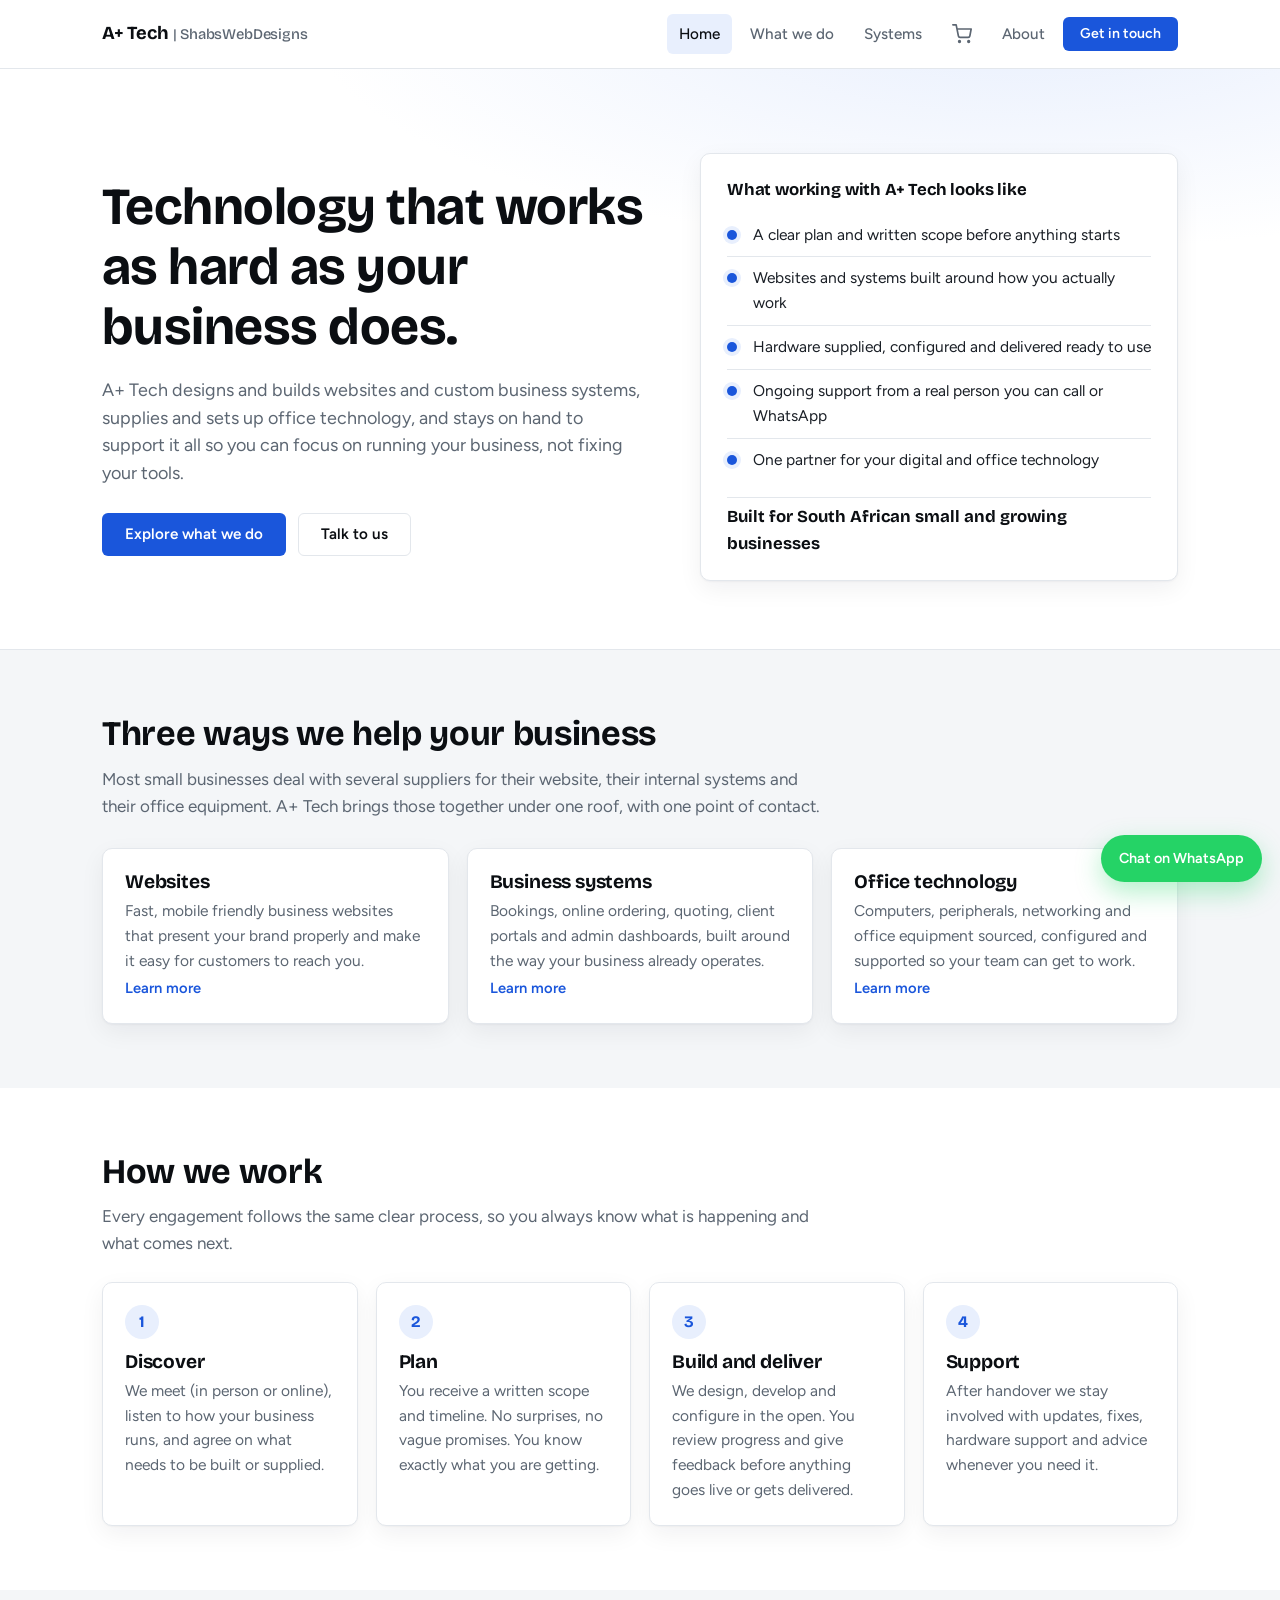
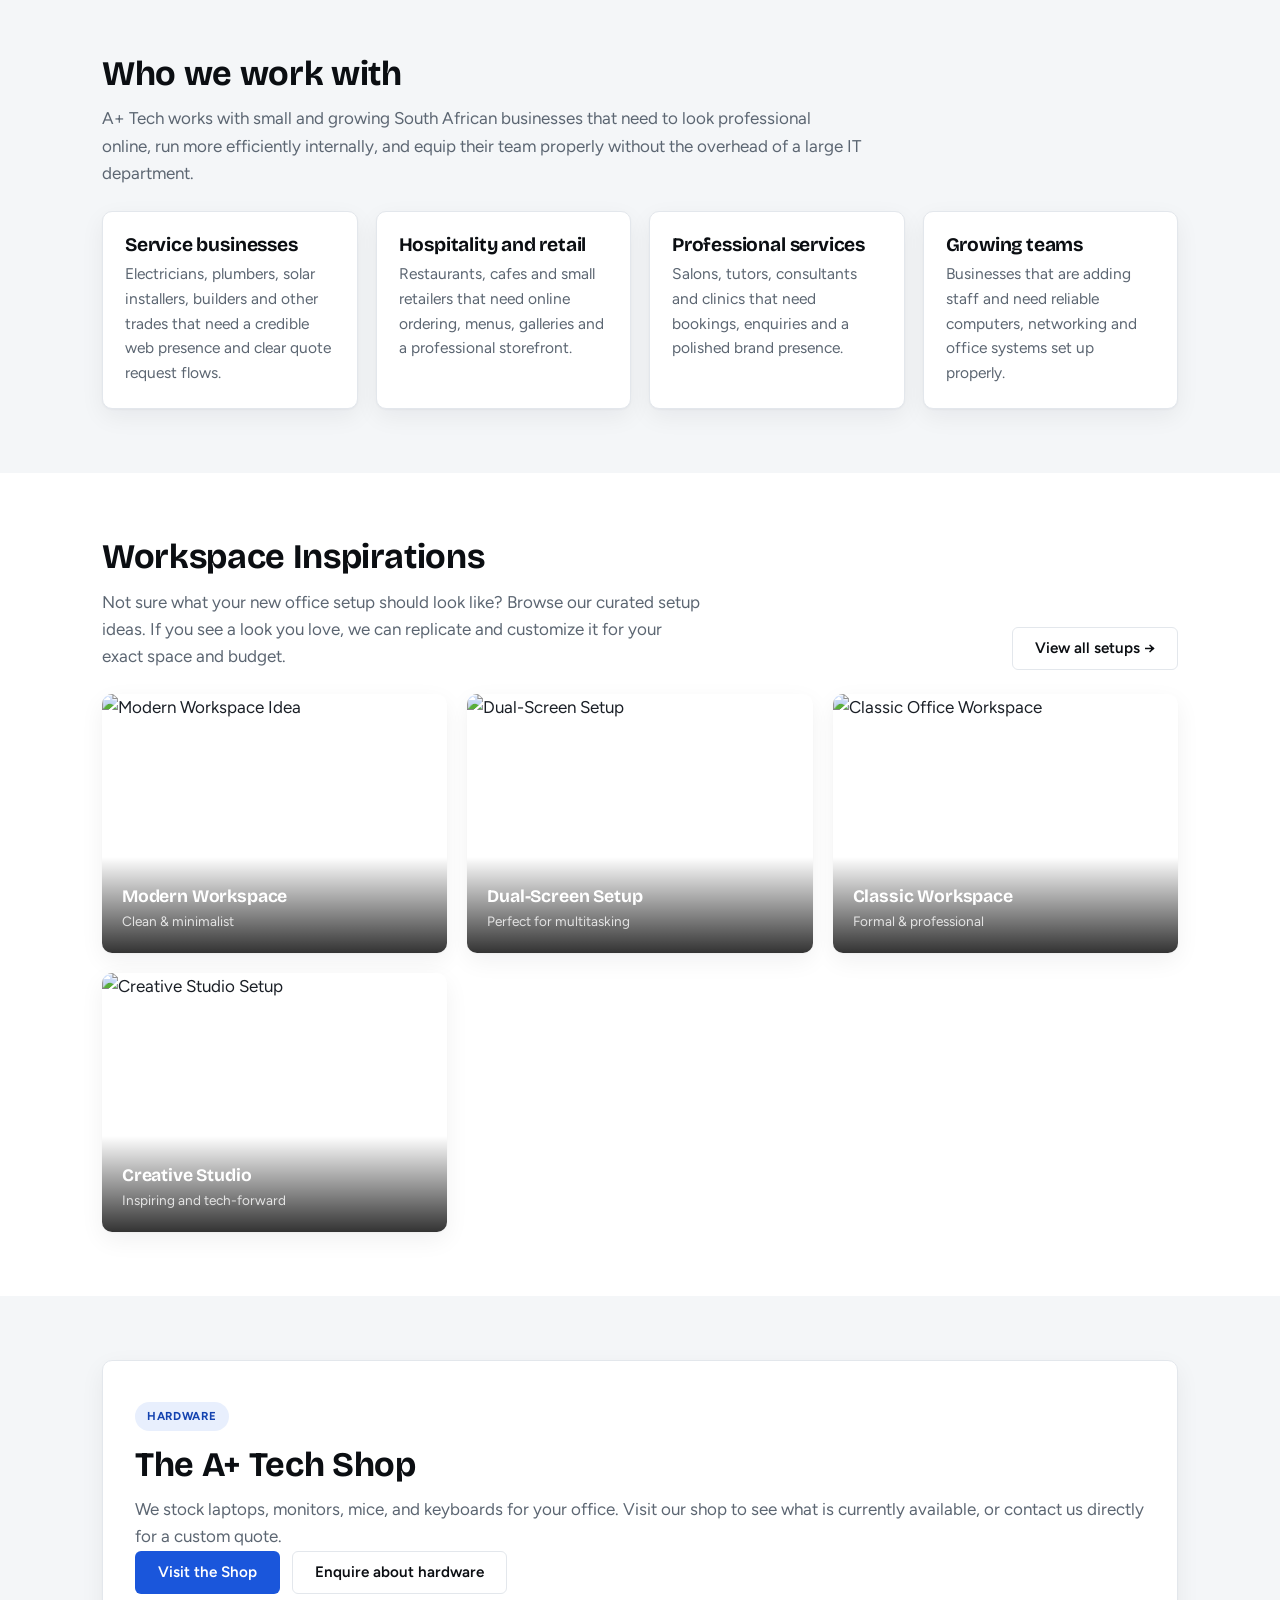
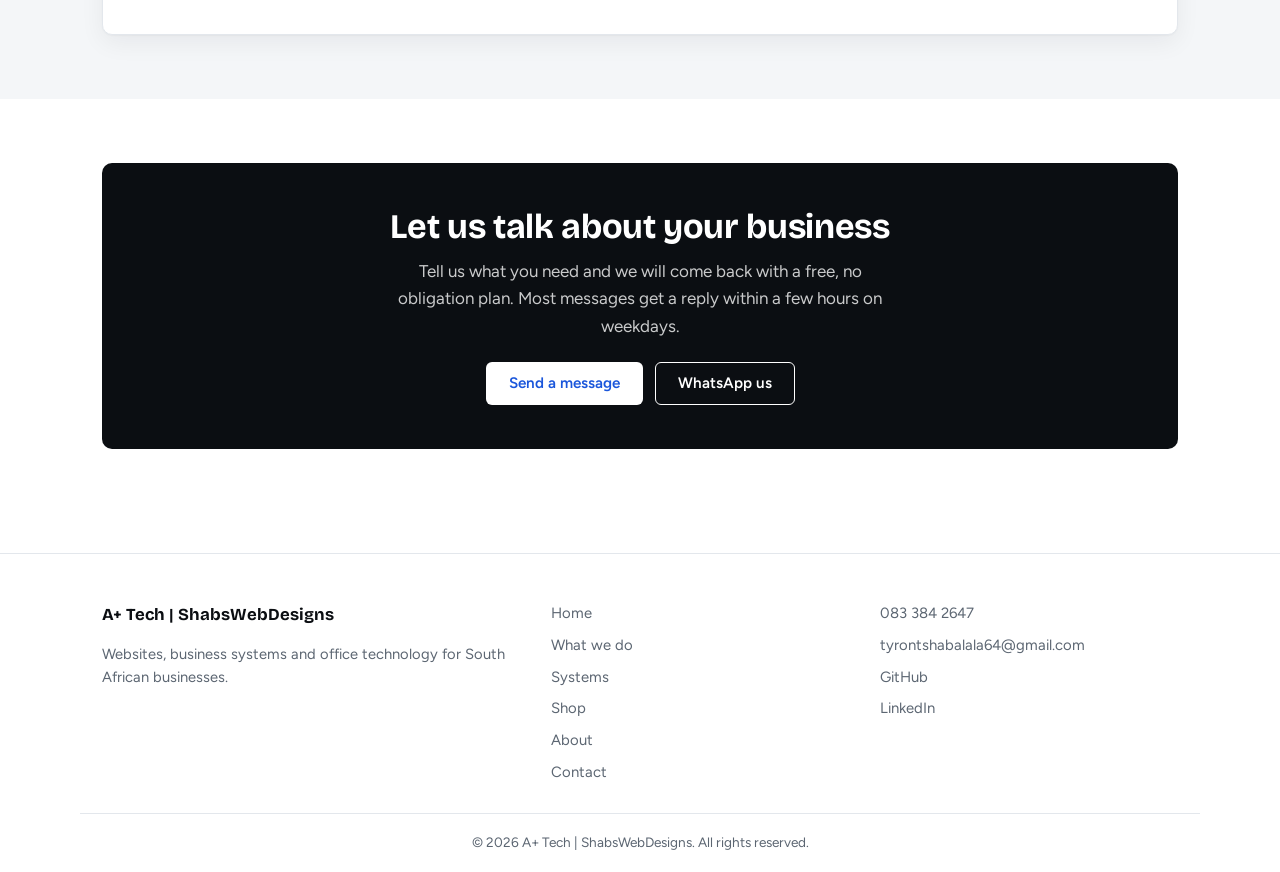
==== commit da8acf25: "Add files via upload" ====
--- a/index.html
+++ b/index.html
@@ -1,1142 +1,269 @@
- <!DOCTYPE html>
-<html lang="en">
-<head>
-    <meta charset="UTF-8" />
-    <meta name="viewport" content="width=device-width, initial-scale=1.0" />
-    <title>Shabs Web Development | Build Your Dream Website</title>
-    <link rel="preconnect" href="https://fonts.googleapis.com">
-    <link rel="preconnect" href="https://fonts.gstatic.com" crossorigin>
-    <link href="https://fonts.googleapis.com/css2?family=Space+Grotesk:wght@500;600;700&family=Inter:wght@400;500;600&family=IBM+Plex+Mono:wght@400;500&display=swap" rel="stylesheet">
-    <link rel="stylesheet" href="https://cdnjs.cloudflare.com/ajax/libs/font-awesome/6.5.0/css/all.min.css" />
-    <style>
-        /* ===== RESET & BASE ===== */
-        * { margin: 0; padding: 0; box-sizing: border-box; }
-        html { scroll-behavior: smooth; }
-
-        :root {
-            --ink: #0a0e13;
-            --panel: #10161d;
-            --panel-2: #141b23;
-            --line: #1a2a4a;
-            --line-soft: #1a232d;
-            --blue: #00d4ff;
-            --blue-dark: #0099cc;
-            --blue-light: #66e0ff;
-            --trace: #00d4ff;
-            --paper: #eef1f4;
-            --muted: #8393a3;
-        }
-
-        body {
-            font-family: 'Inter', sans-serif;
-            background: var(--ink);
-            color: var(--paper);
-            overflow-x: hidden;
-            background-image:
-                linear-gradient(var(--line-soft) 1px, transparent 1px),
-                linear-gradient(90deg, var(--line-soft) 1px, transparent 1px);
-            background-size: 42px 42px;
-            background-position: -1px -1px;
-        }
-
-        h1, h2, h3, h4 { font-family: 'Space Grotesk', sans-serif; }
-
-        .container { max-width: 1200px; margin: 0 auto; padding: 0 24px; }
-
-        ::-webkit-scrollbar { width: 8px; }
-        ::-webkit-scrollbar-track { background: var(--ink); }
-        ::-webkit-scrollbar-thumb { background: var(--blue); border-radius: 10px; }
-
-        a { color: inherit; }
-
-        /* ===== SHEET LABEL ===== */
-        .sheet-label {
-            display: inline-flex;
-            align-items: center;
-            gap: 10px;
-            font-family: 'IBM Plex Mono', monospace;
-            font-size: 0.72rem;
-            letter-spacing: 1.5px;
-            color: var(--blue-light);
-            border: 1px solid var(--line);
-            padding: 5px 14px 5px 10px;
-            border-radius: 3px;
-            background: var(--panel);
-            margin-bottom: 16px;
-        }
-        .sheet-label::before {
-            content: '';
-            width: 7px;
-            height: 7px;
-            background: var(--blue);
-            display: inline-block;
-        }
-
-        /* ===== HEADER ===== */
-        header {
-            background: rgba(10, 14, 19, 0.9);
-            padding: 16px 0;
-            position: fixed;
-            width: 100%;
-            top: 0;
-            z-index: 1000;
-            border-bottom: 1px solid var(--line);
-            backdrop-filter: blur(14px);
-            transition: all 0.3s ease;
-        }
-
-        header.scrolled { background: rgba(10, 14, 19, 0.98); }
-
-        header .container {
-            display: flex;
-            justify-content: space-between;
-            align-items: center;
-            flex-wrap: wrap;
-        }
-
-        .logo a { display: flex; align-items: center; gap: 12px; text-decoration: none; }
-
-        .logo h1 { 
-            font-size: 1.3rem; 
-            font-weight: 700; 
-            color: var(--paper); 
-            line-height: 1.2; 
-            letter-spacing: 0.2px; 
-        }
-        .logo h1 span { color: var(--blue); }
-        .logo p {
-            font-family: 'IBM Plex Mono', monospace;
-            font-size: 0.6rem;
-            color: var(--muted);
-            margin-top: 2px;
-            letter-spacing: 2.5px;
-            text-transform: uppercase;
-        }
-
-        .hamburger {
-            display: none;
-            font-size: 1.6rem;
-            color: var(--paper);
-            cursor: pointer;
-            padding: 8px 14px;
-            background: var(--panel);
-            border-radius: 4px;
-            border: 1px solid var(--line);
-            transition: all 0.3s ease;
-        }
-        .hamburger:hover { border-color: var(--blue); }
-
-        nav ul { display: flex; list-style: none; gap: 4px; align-items: center; }
-
-        nav ul li a {
-            color: var(--muted);
-            text-decoration: none;
-            padding: 8px 16px;
-            font-size: 0.88rem;
-            font-family: 'IBM Plex Mono', monospace;
-            transition: all 0.25s ease;
-            font-weight: 400;
-            display: block;
-            position: relative;
-            border-radius: 3px;
-        }
-        nav ul li a::before { content: '/'; color: var(--line); margin-right: 6px; }
-        nav ul li a:hover, nav ul li a.active { color: var(--blue-light); background: var(--panel); }
-
-        @media (max-width: 768px) {
-            .hamburger { display: block; }
-            nav { 
-                width: 100%; 
-                display: none; 
-                margin-top: 14px; 
-                border-top: 1px solid var(--line); 
-                padding-top: 14px; 
-            }
-            nav.open { display: block; }
-            nav ul { 
-                flex-direction: column; 
-                gap: 4px; 
-                width: 100%; 
-            }
-            nav ul li { width: 100%; }
-            nav ul li a { 
-                padding: 12px 18px; 
-                width: 100%; 
-                text-align: left; 
-                font-size: 1rem; 
-            }
-            .logo h1 { font-size: 1.05rem; }
-        }
-
-        @media (max-width: 480px) {
-            .logo p { display: none; }
-            header { padding: 10px 0; }
-            .container { padding: 0 16px; }
-        }
-
-        /* ===== SECTION TITLES ===== */
-        .section-title { margin-bottom: 50px; }
-        .section-title h2 { font-size: 2.6rem; font-weight: 700; color: var(--paper); }
-        .section-title h2 span { color: var(--blue); }
-        .section-title p { color: var(--muted); max-width: 550px; margin-top: 12px; font-size: 1.02rem; line-height: 1.6; }
-
-        @media (max-width: 768px) {
-            .section-title h2 { font-size: 2rem; }
-        }
-        @media (max-width: 480px) {
-            .section-title h2 { font-size: 1.6rem; }
-            .section-title { margin-bottom: 30px; }
-        }
-
-        /* ============================================================ */
-        /* ===== ANIMATED TEXT ===== */
-        /* ============================================================ */
-        .reveal-text {
-            opacity: 0;
-            transform: translateY(20px);
-            animation: textReveal 0.7s cubic-bezier(0.22, 1, 0.36, 1) forwards;
-        }
-
-        .reveal-text:nth-child(1) { animation-delay: 0.1s; }
-        .reveal-text:nth-child(2) { animation-delay: 0.4s; }
-        .reveal-text:nth-child(3) { animation-delay: 0.7s; }
-        .reveal-text:nth-child(4) { animation-delay: 1.0s; }
-        .reveal-text:nth-child(5) { animation-delay: 1.3s; }
-        .reveal-text:nth-child(6) { animation-delay: 1.6s; }
-        .reveal-text:nth-child(7) { animation-delay: 1.9s; }
-        .reveal-text:nth-child(8) { animation-delay: 2.2s; }
-
-        @keyframes textReveal {
-            0% {
-                opacity: 0;
-                transform: translateY(20px) scale(0.98);
-                filter: blur(4px);
-            }
-            100% {
-                opacity: 1;
-                transform: translateY(0) scale(1);
-                filter: blur(0);
-            }
-        }
-
-        /* Typewriter effect for inline words */
-        .type-word {
-            display: inline-block;
-            opacity: 0;
-            animation: typeIn 0.4s cubic-bezier(0.22, 1, 0.36, 1) forwards;
-        }
-
-        .type-word:nth-child(1) { animation-delay: 0.2s; }
-        .type-word:nth-child(2) { animation-delay: 0.5s; }
-        .type-word:nth-child(3) { animation-delay: 0.8s; }
-        .type-word:nth-child(4) { animation-delay: 1.1s; }
-        .type-word:nth-child(5) { animation-delay: 1.4s; }
-        .type-word:nth-child(6) { animation-delay: 1.7s; }
-        .type-word:nth-child(7) { animation-delay: 2.0s; }
-
-        @keyframes typeIn {
-            0% {
-                opacity: 0;
-                transform: translateY(8px) scale(0.9);
-                color: var(--blue);
-            }
-            100% {
-                opacity: 1;
-                transform: translateY(0) scale(1);
-                color: inherit;
-            }
-        }
-
-        /* Glow pulse for emphasis */
-        .glow-text {
-            animation: glowPulse 2.5s ease-in-out infinite;
-            display: inline-block;
-        }
-
-        @keyframes glowPulse {
-            0%, 100% { 
-                text-shadow: 0 0 10px rgba(0, 212, 255, 0.1);
-            }
-            50% { 
-                text-shadow: 0 0 25px rgba(0, 212, 255, 0.3), 0 0 50px rgba(0, 212, 255, 0.1);
-            }
-        }
-
-        /* ============================================================ */
-        /* ===== HERO ===== */
-        /* ============================================================ */
-        .hero {
-            padding: 170px 0 90px;
-            min-height: 100vh;
-            display: flex;
-            align-items: center;
-            position: relative;
-        }
-
-        .hero .container { display: grid; grid-template-columns: 1.15fr 0.85fr; gap: 50px; align-items: center; }
-
-        .hero h2 {
-            font-size: 3.6rem;
-            font-weight: 700;
-            line-height: 1.12;
-            margin-bottom: 22px;
-            color: var(--paper);
-        }
-        .hero h2 .highlight { color: var(--blue); }
-
-        .hero p.lead {
-            font-size: 1.1rem;
-            color: var(--muted);
-            line-height: 1.75;
-            margin-bottom: 34px;
-            max-width: 520px;
-        }
-
-        .btn-group { display: flex; gap: 14px; flex-wrap: wrap; }
-
-        .btn {
-            padding: 13px 32px;
-            border-radius: 4px;
-            text-decoration: none;
-            font-weight: 600;
-            display: inline-block;
-            transition: all 0.25s ease;
-            font-size: 0.92rem;
-            font-family: 'IBM Plex Mono', monospace;
-            letter-spacing: 0.3px;
-        }
-
-        .btn-primary { background: var(--blue); color: var(--ink); }
-        .btn-primary:hover { background: var(--blue-light); transform: translateY(-2px); }
-
-        .btn-outline { border: 1px solid var(--line); color: var(--paper); background: transparent; }
-        .btn-outline:hover { border-color: var(--blue); color: var(--blue-light); }
-
-        /* Title block */
-        .title-block {
-            border: 1px solid var(--line);
-            background: var(--panel);
-            border-radius: 4px;
-            overflow: hidden;
-        }
-        .title-block .tb-row {
-            display: flex;
-            justify-content: space-between;
-            padding: 11px 16px;
-            border-bottom: 1px solid var(--line-soft);
-            font-family: 'IBM Plex Mono', monospace;
-            font-size: 0.74rem;
-        }
-        .title-block .tb-row:last-child { border-bottom: none; }
-        .title-block .tb-label { color: var(--muted); letter-spacing: 1px; }
-        .title-block .tb-value { color: var(--paper); text-align: right; }
-        .title-block .tb-head {
-            padding: 18px 16px;
-            background: var(--panel-2);
-            border-bottom: 1px solid var(--line);
-        }
-        .title-block .tb-head .tb-title { font-family: 'Space Grotesk', sans-serif; font-weight: 700; color: var(--paper); font-size: 1rem; }
-        .title-block .tb-head .tb-sub { font-family: 'IBM Plex Mono', monospace; font-size: 0.7rem; color: var(--blue-light); letter-spacing: 1.5px; margin-top: 4px; }
-
-        @media (max-width: 992px) {
-            .hero .container { grid-template-columns: 1fr; }
-            .hero h2 { font-size: 2.8rem; }
-            .title-block { max-width: 420px; }
-        }
-        @media (max-width: 768px) {
-            .hero { padding: 130px 0 60px; min-height: auto; }
-            .hero h2 { font-size: 2.3rem; }
-            .hero p.lead { font-size: 1rem; }
-        }
-        @media (max-width: 480px) {
-            .hero { padding: 110px 0 40px; }
-            .hero h2 { font-size: 1.9rem; }
-            .hero p.lead { font-size: 0.9rem; }
-            .btn-group { flex-direction: column; width: 100%; }
-            .btn { text-align: center; width: 100%; padding: 12px 20px; font-size: 0.85rem; }
-            .title-block { max-width: 100%; }
-            .title-block .tb-row { font-size: 0.65rem; padding: 8px 12px; }
-            .title-block .tb-head { padding: 14px 12px; }
-            .title-block .tb-head .tb-title { font-size: 0.85rem; }
-        }
-
-        /* ============================================================ */
-        /* ===== INDUSTRY SHOWCASE ===== */
-        /* ============================================================ */
-        .industry-showcase { padding: 90px 0; border-top: 1px solid var(--line); border-bottom: 1px solid var(--line); }
-
-        .slideshow-wrapper {
-            position: relative;
-            max-width: 1100px;
-            margin: 0 auto;
-            overflow: hidden;
-            border-radius: 6px;
-            background: var(--panel);
-            border: 1px solid var(--line);
-        }
-
-        .slideshow-track { display: flex; transition: transform 0.6s cubic-bezier(0.25, 0.46, 0.45, 0.94); }
-        .slide { min-width: 100%; padding: 48px 52px; }
-
-        .slide-top { display: flex; align-items: flex-start; gap: 22px; margin-bottom: 28px; flex-wrap: wrap; }
-
-        .slide-icon {
-            width: 60px; height: 60px; min-width: 60px;
-            border-radius: 4px;
-            background: var(--panel-2);
-            border: 1px solid var(--line);
-            display: flex; align-items: center; justify-content: center;
-            font-size: 1.6rem; color: var(--blue);
-        }
-
-        .slide-header h3 { font-size: 1.7rem; font-weight: 700; color: var(--paper); margin-bottom: 4px; }
-        .slide-header h3 span { color: var(--blue); }
-        .slide-header p { color: var(--muted); font-size: 0.96rem; line-height: 1.6; }
-
-        .slide-grid { display: grid; grid-template-columns: repeat(4, 1fr); gap: 1px; margin-bottom: 28px; background: var(--line); border: 1px solid var(--line); }
-
-        .slide-item {
-            background: var(--panel);
-            padding: 20px 14px;
-            text-align: center;
-            transition: all 0.3s ease;
-            position: relative;
-        }
-        .slide-item:hover { background: var(--panel-2); }
-        .slide-item i { font-size: 1.6rem; color: var(--blue); margin-bottom: 8px; display: block; }
-        .slide-item h4 { font-size: 0.9rem; font-weight: 600; color: var(--paper); }
-        .slide-item p { font-family: 'IBM Plex Mono', monospace; font-size: 0.7rem; color: var(--muted); margin-top: 3px; }
-
-        .slide-bottom {
-            display: flex; justify-content: space-between; align-items: center; flex-wrap: wrap; gap: 15px;
-            padding-top: 20px; border-top: 1px solid var(--line-soft);
-        }
-        .slide-bottom .stats { display: flex; gap: 22px; font-family: 'IBM Plex Mono', monospace; }
-        .slide-bottom .stats span { color: var(--muted); font-size: 0.78rem; }
-        .slide-bottom .stats strong { color: var(--trace); font-weight: 500; }
-
-        .slideshow-controls { display: flex; justify-content: center; align-items: center; gap: 18px; margin-top: 26px; }
-        .slideshow-controls button {
-            background: var(--panel); border: 1px solid var(--line); color: var(--muted);
-            width: 42px; height: 42px; border-radius: 4px; font-size: 1.05rem; cursor: pointer;
-            transition: all 0.25s ease; display: flex; align-items: center; justify-content: center;
-        }
-        .slideshow-controls button:hover { border-color: var(--blue); color: var(--blue-light); }
-
-        .slideshow-dots { display: flex; gap: 8px; }
-        .slideshow-dots button { width: 8px; height: 8px; border-radius: 1px; border: none; background: var(--line); cursor: pointer; transition: all 0.3s ease; padding: 0; }
-        .slideshow-dots button.active { background: var(--blue); width: 26px; }
-
-        @media (max-width: 992px) {
-            .slide { padding: 34px 28px; }
-            .slide-grid { grid-template-columns: repeat(2, 1fr); }
-            .slide-header h3 { font-size: 1.4rem; }
-        }
-        @media (max-width: 768px) {
-            .industry-showcase { padding: 55px 0; }
-            .slide { padding: 24px 18px; }
-            .slide-top { flex-direction: column; align-items: center; text-align: center; }
-            .slide-bottom { flex-direction: column; text-align: center; }
-            .slide-bottom .stats { flex-wrap: wrap; justify-content: center; }
-            .slide-item { padding: 14px 10px; }
-            .slide-item i { font-size: 1.3rem; }
-            .slide-item h4 { font-size: 0.8rem; }
-        }
-        @media (max-width: 480px) {
-            .slide { padding: 16px 12px; }
-            .slide-grid { grid-template-columns: 1fr 1fr; gap: 1px; }
-            .slide-item { padding: 12px 8px; }
-            .slide-item i { font-size: 1.1rem; }
-            .slide-item h4 { font-size: 0.7rem; }
-            .slide-item p { font-size: 0.6rem; }
-            .slide-header h3 { font-size: 1.1rem; }
-            .slide-header p { font-size: 0.82rem; }
-            .slide-icon { width: 48px; height: 48px; min-width: 48px; font-size: 1.3rem; }
-            .slide-bottom .stats span { font-size: 0.65rem; }
-            .slide-bottom .btn { width: 100%; text-align: center; padding: 10px 16px; font-size: 0.78rem; }
-            .slideshow-controls button { width: 36px; height: 36px; font-size: 0.85rem; }
-            .slideshow-controls { gap: 12px; flex-wrap: wrap; }
-        }
-
-        /* ============================================================ */
-        /* ===== SERVICES ===== */
-        /* ============================================================ */
-        .services-preview { padding: 90px 0; }
-
-        .service-grid { display: grid; grid-template-columns: repeat(4, 1fr); gap: 1px; background: var(--line); border: 1px solid var(--line); }
-
-        .service-card {
-            background: var(--panel);
-            padding: 30px 24px;
-            transition: all 0.3s ease;
-            position: relative;
-        }
-        .service-card:hover { background: var(--panel-2); }
-        .service-card .ref { font-family: 'IBM Plex Mono', monospace; font-size: 0.68rem; color: var(--muted); letter-spacing: 1px; margin-bottom: 14px; }
-        .service-card .icon {
-            width: 46px; height: 46px; margin-bottom: 16px;
-            background: var(--panel-2); border: 1px solid var(--line); border-radius: 4px;
-            display: flex; align-items: center; justify-content: center; font-size: 1.3rem; color: var(--blue);
-            transition: all 0.3s ease;
-        }
-        .service-card:hover .icon { border-color: var(--blue); }
-        .service-card h4 { font-size: 1.05rem; font-weight: 700; color: var(--paper); margin-bottom: 8px; }
-        .service-card p { color: var(--muted); font-size: 0.88rem; line-height: 1.6; }
-
-        @media (max-width: 992px) { 
-            .service-grid { grid-template-columns: repeat(2, 1fr); } 
-        }
-        @media (max-width: 768px) {
-            .services-preview { padding: 55px 0; }
-            .service-card { padding: 22px 18px; }
-            .service-card h4 { font-size: 0.95rem; }
-            .service-card p { font-size: 0.8rem; }
-        }
-        @media (max-width: 480px) { 
-            .services-preview { padding: 40px 0; }
-            .service-grid { grid-template-columns: 1fr; }
-            .service-card { padding: 18px 14px; }
-            .service-card .icon { width: 38px; height: 38px; font-size: 1rem; }
-            .service-card h4 { font-size: 0.9rem; }
-            .service-card p { font-size: 0.78rem; }
-        }
-
-        /* ============================================================ */
-        /* ===== PORTFOLIO ===== */
-        /* ============================================================ */
-        .portfolio-snippet { padding: 90px 0; border-top: 1px solid var(--line); border-bottom: 1px solid var(--line); }
-
-        .portfolio-grid { display: grid; grid-template-columns: repeat(3, 1fr); gap: 20px; }
-
-        .portfolio-card {
-            background: var(--panel);
-            border-radius: 4px;
-            overflow: hidden;
-            border: 1px solid var(--line);
-            transition: all 0.3s ease;
-        }
-        .portfolio-card:hover { border-color: var(--blue); transform: translateY(-4px); }
-
-        .portfolio-card .preview {
-            height: 150px;
-            background: var(--panel-2);
-            display: flex; align-items: center; justify-content: center;
-            font-size: 2.6rem; color: var(--line);
-            border-bottom: 1px solid var(--line);
-        }
-
-        .portfolio-card .info { padding: 22px 22px 26px; }
-        .portfolio-card .info h4 { font-size: 1rem; font-weight: 700; color: var(--paper); margin-bottom: 4px; }
-        .portfolio-card .info p { color: var(--muted); font-size: 0.85rem; margin-bottom: 14px; }
-        .portfolio-card .info .tags { display: flex; flex-wrap: wrap; gap: 6px; }
-        .portfolio-card .info .tags span {
-            font-family: 'IBM Plex Mono', monospace;
-            background: var(--panel-2); color: var(--blue-light);
-            padding: 3px 10px; border-radius: 2px; font-size: 0.66rem; border: 1px solid var(--line);
-        }
-        .portfolio-card .info .btn-link {
-            display: inline-block; margin-top: 14px; color: var(--blue);
-            text-decoration: none; font-weight: 600; font-size: 0.82rem;
-            font-family: 'IBM Plex Mono', monospace; transition: all 0.25s ease;
-        }
-        .portfolio-card .info .btn-link:hover { color: var(--blue-light); }
-
-        @media (max-width: 992px) { 
-            .portfolio-grid { grid-template-columns: repeat(2, 1fr); } 
-        }
-        @media (max-width: 768px) {
-            .portfolio-snippet { padding: 55px 0; }
-            .portfolio-card .preview { height: 120px; font-size: 2rem; }
-            .portfolio-card .info { padding: 16px 18px 20px; }
-            .portfolio-card .info h4 { font-size: 0.9rem; }
-            .portfolio-card .info p { font-size: 0.78rem; }
-        }
-        @media (max-width: 480px) { 
-            .portfolio-snippet { padding: 40px 0; }
-            .portfolio-grid { grid-template-columns: 1fr; gap: 14px; }
-            .portfolio-card .preview { height: 100px; font-size: 1.8rem; }
-            .portfolio-card .info { padding: 14px 14px 18px; }
-        }
-
-        /* ============================================================ */
-        /* ===== CTA FINAL ===== */
-        /* ============================================================ */
-        .cta-final { padding: 100px 20px; text-align: center; }
-        .cta-final h2 { font-size: 2.6rem; font-weight: 700; color: var(--paper); margin-bottom: 16px; }
-        .cta-final h2 span { color: var(--blue); }
-        .cta-final p { color: var(--muted); max-width: 550px; margin: 0 auto 32px; font-size: 1.05rem; line-height: 1.7; }
-        .cta-final .btn-group { justify-content: center; }
-
-        .cta-final .features {
-            margin-top: 44px; display: flex; gap: 0; justify-content: center; flex-wrap: wrap;
-            border: 1px solid var(--line); border-radius: 4px; overflow: hidden; max-width: 720px; margin-left: auto; margin-right: auto;
-        }
-        .cta-final .features span {
-            flex: 1 1 160px;
-            padding: 16px 14px;
-            font-family: 'IBM Plex Mono', monospace;
-            font-size: 0.78rem;
-            color: var(--muted);
-            border-right: 1px solid var(--line);
-            background: var(--panel);
-        }
-        .cta-final .features span:last-child { border-right: none; }
-        .cta-final .features i { color: var(--trace); margin-right: 8px; }
-
-        @media (max-width: 768px) { 
-            .cta-final h2 { font-size: 2rem; }
-            .cta-final p { font-size: 0.95rem; }
-        }
-        @media (max-width: 480px) {
-            .cta-final { padding: 40px 15px; }
-            .cta-final h2 { font-size: 1.6rem; }
-            .cta-final p { font-size: 0.85rem; padding: 0 10px; }
-            .cta-final .btn-group { flex-direction: column; align-items: center; width: 100%; }
-            .cta-final .btn-group .btn { width: 100%; max-width: 280px; text-align: center; }
-            .cta-final .features span { 
-                flex: 1 1 100%; 
-                border-right: none; 
-                border-bottom: 1px solid var(--line);
-                font-size: 0.7rem;
-                padding: 12px 10px;
-            }
-            .cta-final .features span:last-child { border-bottom: none; }
-        }
-
-        /* ============================================================ */
-        /* ===== FOOTER ===== */
-        /* ============================================================ */
-        footer { padding: 56px 20px 28px; border-top: 1px solid var(--line); }
-
-        footer .container { 
-            display: grid; 
-            grid-template-columns: 2fr 1fr 1fr; 
-            gap: 40px; 
-            max-width: 1200px; 
-            margin: 0 auto; 
-        }
-
-        .footer-brand h3 { font-size: 1.3rem; margin-bottom: 10px; color: var(--paper); }
-        .footer-brand h3 span { color: var(--blue); }
-        .footer-brand p { 
-            color: var(--muted); 
-            font-size: 0.88rem; 
-            line-height: 1.7; 
-            font-family: 'IBM Plex Mono', monospace; 
-        }
-
-        .footer-links h5, .footer-social h5 {
-            color: var(--muted); 
-            font-size: 0.72rem; 
-            margin-bottom: 16px;
-            font-family: 'IBM Plex Mono', monospace; 
-            letter-spacing: 1.5px; 
-            text-transform: uppercase;
-        }
-        .footer-links ul { list-style: none; }
-        .footer-links ul li { margin-bottom: 10px; }
-        .footer-links ul li a { 
-            color: var(--paper); 
-            text-decoration: none; 
-            transition: color 0.25s; 
-            font-size: 0.9rem; 
-        }
-        .footer-links ul li a:hover { color: var(--blue-light); }
-
-        .social-icons { display: flex; gap: 12px; flex-wrap: wrap; }
-        .social-icons a {
-            color: var(--muted); 
-            font-size: 1.1rem; 
-            transition: all 0.25s ease;
-            width: 40px; 
-            height: 40px; 
-            border-radius: 4px; 
-            background: var(--panel);
-            display: flex; 
-            align-items: center; 
-            justify-content: center; 
-            border: 1px solid var(--line);
-            text-decoration: none;
-        }
-        .social-icons a:hover { color: var(--blue-light); border-color: var(--blue); }
-
-        .footer-bottom {
-            grid-column: 1 / -1; 
-            text-align: center; 
-            padding-top: 28px; 
-            margin-top: 28px;
-            border-top: 1px solid var(--line-soft); 
-            color: var(--muted); 
-            font-size: 0.78rem;
-            font-family: 'IBM Plex Mono', monospace;
-        }
-
-        @media (max-width: 768px) {
-            footer .container { 
-                grid-template-columns: 1fr; 
-                gap: 30px; 
-                text-align: center; 
-            }
-            .social-icons { justify-content: center; }
-        }
-        @media (max-width: 480px) {
-            footer { padding: 30px 16px 20px; }
-            .footer-brand h3 { font-size: 1.1rem; }
-            .footer-brand p { font-size: 0.8rem; }
-            .footer-links ul li a { font-size: 0.8rem; }
-            .footer-bottom { font-size: 0.65rem; }
-            .social-icons a { width: 36px; height: 36px; font-size: 0.95rem; }
-        }
-
-        /* ============================================================ */
-        /* ===== FLOATING WHATSAPP ===== */
-        /* ============================================================ */
-        .whatsapp-float {
-            position: fixed; 
-            bottom: 28px; 
-            right: 28px;
-            background: #25d366;
-            color: #fff;
-            width: 56px; 
-            height: 56px; 
-            border-radius: 4px;
-            display: flex; 
-            align-items: center; 
-            justify-content: center;
-            font-size: 1.9rem; 
-            text-decoration: none;
-            box-shadow: 0 6px 24px rgba(37, 211, 102, 0.3);
-            z-index: 999; 
-            transition: all 0.25s ease;
-        }
-        .whatsapp-float:hover { 
-            transform: translateY(-3px); 
-            box-shadow: 0 10px 30px rgba(37, 211, 102, 0.4); 
-        }
-
-        @media (max-width: 480px) {
-            .whatsapp-float { 
-                width: 48px; 
-                height: 48px; 
-                font-size: 1.5rem; 
-                bottom: 16px; 
-                right: 16px; 
-            }
-        }
-    </style>
-</head>
-<body>
-
-    <!-- ===== HEADER ===== -->
-    <header id="header">
-        <div class="container">
-            <div class="logo">
-                <a href="index.html">
-                    <div>
-                        <h1>Shabs <span>Web</span> Dev</h1>
-                        <p>Development &amp; Maintenance</p>
-                    </div>
-                </a>
-            </div>
-            <div class="hamburger" id="hamburger">
-                <i class="fas fa-bars"></i>
-            </div>
-            <nav id="navMenu">
-                <ul>
-                    <li><a href="index.html" class="active">Home</a></li>
-                    <li><a href="about.html">About</a></li>
-                    <li><a href="services.html">Services</a></li>
-                    <li><a href="portfolio.html">Portfolio</a></li>
-                    <li><a href="contact.html">Contact</a></li>
-                </ul>
-            </nav>
-        </div>
-    </header>
-
-    <!-- ============================================================ -->
-    <!-- ===== HERO ===== -->
-    <!-- ============================================================ -->
-    <section class="hero" id="home">
-        <div class="container">
-            <div>
-                <span class="sheet-label">SHEET 01 / HOME</span>
-                <h2>
-                    <span class="reveal-text">Built to spec.</span>
-                    <span class="reveal-text"><span class="highlight glow-text">Wired</span> to last.</span>
-                </h2>
-                <p class="lead">
-                    <span class="reveal-text">Websites for restaurants,</span>
-                    <span class="reveal-text">electrical &amp; solar companies,</span>
-                    <span class="reveal-text">salons and tutors —</span>
-                    <span class="reveal-text">designed with the same precision</span>
-                    <span class="reveal-text">as a signed-off drawing,</span>
-                    <span class="reveal-text">and maintained long</span>
-                    <span class="reveal-text">after launch.</span>
-                </p>
-                <div class="btn-group">
-                    <a href="portfolio.html" class="btn btn-primary">See Our Work</a>
-                    <a href="contact.html" class="btn btn-outline">Get Started</a>
-                </div>
-            </div>
-            <div class="title-block">
-                <div class="tb-head">
-                    <div class="tb-title">Shabs Web Development</div>
-                    <div class="tb-sub">PROJECT SPECIFICATION</div>
-                </div>
-                <div class="tb-row"><span class="tb-label">CLIENT</span><span class="tb-value">Your Business</span></div>
-                <div class="tb-row"><span class="tb-label">SCOPE</span><span class="tb-value">Design &middot; Build &middot; Maintain</span></div>
-                <div class="tb-row"><span class="tb-label">STACK</span><span class="tb-value">HTML &middot; CSS &middot; JS</span></div>
-                <div class="tb-row"><span class="tb-label">SUPPORT</span><span class="tb-value">24/7</span></div>
-                <div class="tb-row"><span class="tb-label">STATUS</span><span class="tb-value" style="color: var(--trace);">Accepting Projects</span></div>
-            </div>
-        </div>
-    </section>
-
-    <!-- ============================================================ -->
-    <!-- ===== INDUSTRY SHOWCASE ===== -->
-    <!-- ============================================================ -->
-    <section class="industry-showcase" id="showcase">
-        <div class="container">
-            <div class="section-title">
-                <span class="sheet-label">SHEET 02 / INDUSTRIES</span>
-                <h2>Websites for <span>Every Industry</span></h2>
-                <p>Professionally designed website concepts tailored to your business.</p>
-            </div>
-
-            <div class="slideshow-wrapper">
-                <div class="slideshow-track" id="slideshowTrack">
-
-                    <!-- SLIDE 1: Fast Food -->
-                    <div class="slide">
-                        <div class="slide-top">
-                            <div class="slide-icon"><i class="fas fa-utensils"></i></div>
-                            <div class="slide-header">
-                                <h3>Fast Food &amp; <span>Restaurant</span></h3>
-                                <p>A mouth-watering website to showcase your menu and attract hungry customers.</p>
-                            </div>
-                        </div>
-                        <div class="slide-grid">
-                            <div class="slide-item"><i class="fas fa-hamburger"></i><h4>Burgers</h4><p>8 varieties</p></div>
-                            <div class="slide-item"><i class="fas fa-pizza-slice"></i><h4>Pizza</h4><p>12 varieties</p></div>
-                            <div class="slide-item"><i class="fas fa-coffee"></i><h4>Beverages</h4><p>15+ options</p></div>
-                            <div class="slide-item"><i class="fas fa-utensils"></i><h4>Combos</h4><p>5 meal deals</p></div>
-                        </div>
-                        <div class="slide-bottom">
-                            <div class="stats">
-                                <span>MOBILE <strong>OPTIMIZED</strong></span>
-                                <span>LOAD <strong>&lt; 2s</strong></span>
-                            </div>
-                            <a href="contact.html" class="btn" style="background: var(--blue); color: var(--ink);">Build My Restaurant Site</a>
-                        </div>
-                    </div>
-
-                    <!-- SLIDE 2: Electrical -->
-                    <div class="slide">
-                        <div class="slide-top">
-                            <div class="slide-icon"><i class="fas fa-bolt"></i></div>
-                            <div class="slide-header">
-                                <h3>Electrical &amp; <span>Solar</span></h3>
-                                <p>A professional website that builds trust and showcases your certified services.</p>
-                            </div>
-                        </div>
-                        <div class="slide-grid">
-                            <div class="slide-item"><i class="fas fa-home"></i><h4>Residential</h4><p>Installations</p></div>
-                            <div class="slide-item"><i class="fas fa-building"></i><h4>Commercial</h4><p>Projects</p></div>
-                            <div class="slide-item"><i class="fas fa-solar-panel"></i><h4>Solar</h4><p>Solutions</p></div>
-                            <div class="slide-item"><i class="fas fa-file-certificate"></i><h4>COC</h4><p>Certified</p></div>
-                        </div>
-                        <div class="slide-bottom">
-                            <div class="stats">
-                                <span>UPTIME <strong>SECURE</strong></span>
-                                <span>SUPPORT <strong>24/7</strong></span>
-                            </div>
-                            <a href="contact.html" class="btn" style="background: var(--blue); color: var(--ink);">Build My Electrical Site</a>
-                        </div>
-                    </div>
-
-                    <!-- SLIDE 3: Salon -->
-                    <div class="slide">
-                        <div class="slide-top">
-                            <div class="slide-icon"><i class="fas fa-cut"></i></div>
-                            <div class="slide-header">
-                                <h3>Salon &amp; <span>Beauty</span></h3>
-                                <p>An elegant, sophisticated website that reflects your artistry and style.</p>
-                            </div>
-                        </div>
-                        <div class="slide-grid">
-                            <div class="slide-item"><i class="fas fa-cut"></i><h4>Hair Styling</h4><p>From R150</p></div>
-                            <div class="slide-item"><i class="fas fa-paint-brush"></i><h4>Makeup</h4><p>From R200</p></div>
-                            <div class="slide-item"><i class="fas fa-spa"></i><h4>Spa</h4><p>Treatments</p></div>
-                            <div class="slide-item"><i class="fas fa-hand-sparkles"></i><h4>Nail Art</h4><p>From R100</p></div>
-                        </div>
-                        <div class="slide-bottom">
-                            <div class="stats">
-                                <span>DESIGN <strong>ELEGANT</strong></span>
-                                <span>BOOKING <strong>READY</strong></span>
-                            </div>
-                            <a href="contact.html" class="btn" style="background: var(--blue); color: var(--ink);">Build My Salon Site</a>
-                        </div>
-                    </div>
-
-                    <!-- SLIDE 4: Tutoring -->
-                    <div class="slide">
-                        <div class="slide-top">
-                            <div class="slide-icon"><i class="fas fa-graduation-cap"></i></div>
-                            <div class="slide-header">
-                                <h3>Tutoring &amp; <span>Education</span></h3>
-                                <p>Inspire students and parents with a professional website that showcases your expertise.</p>
-                            </div>
-                        </div>
-                        <div class="slide-grid">
-                            <div class="slide-item"><i class="fas fa-calculator"></i><h4>Mathematics</h4><p>All levels</p></div>
-                            <div class="slide-item"><i class="fas fa-atom"></i><h4>Science</h4><p>Physics &amp; Chem</p></div>
-                            <div class="slide-item"><i class="fas fa-language"></i><h4>Languages</h4><p>English &amp; more</p></div>
-                            <div class="slide-item"><i class="fas fa-user-graduate"></i><h4>1-on-1</h4><p>Personalized</p></div>
-                        </div>
-                        <div class="slide-bottom">
-                            <div class="stats">
-                                <span>TUTORS <strong>EXPERT</strong></span>
-                                <span>RATING <strong>5 STAR</strong></span>
-                            </div>
-                            <a href="contact.html" class="btn" style="background: var(--blue); color: var(--ink);">Build My Tutoring Site</a>
-                        </div>
-                    </div>
-
-                </div>
-            </div>
-
-            <div class="slideshow-controls">
-                <button id="prevBtn" aria-label="Previous"><i class="fas fa-chevron-left"></i></button>
-                <div class="slideshow-dots" id="dotsContainer">
-                    <button class="active" data-index="0"></button>
-                    <button data-index="1"></button>
-                    <button data-index="2"></button>
-                    <button data-index="3"></button>
-                </div>
-                <button id="nextBtn" aria-label="Next"><i class="fas fa-chevron-right"></i></button>
-            </div>
-        </div>
-    </section>
-
-    <!-- ============================================================ -->
-    <!-- ===== SERVICES PREVIEW ===== -->
-    <!-- ============================================================ -->
-    <section class="services-preview">
-        <div class="container">
-            <div class="section-title">
-                <span class="sheet-label">SHEET 03 / SERVICES</span>
-                <h2>Complete <span>Web Solutions</span></h2>
-                <p>Everything you need to establish and grow your online presence, handled end to end.</p>
-            </div>
-            <div class="service-grid">
-                <div class="service-card">
-                    <div class="ref">REF. SVC-01</div>
-                    <div class="icon"><i class="fas fa-code"></i></div>
-                    <h4>Web Development</h4>
-                    <p>Custom-built websites tailored to your brand and industry needs.</p>
-                </div>
-                <div class="service-card">
-                    <div class="ref">REF. SVC-02</div>
-                    <div class="icon"><i class="fas fa-tools"></i></div>
-                    <h4>Maintenance</h4>
-                    <p>Keep your site secure, up-to-date, and performing at its best.</p>
-                </div>
-                <div class="service-card">
-                    <div class="ref">REF. SVC-03</div>
-                    <div class="icon"><i class="fas fa-search"></i></div>
-                    <h4>SEO &amp; Growth</h4>
-                    <p>Drive organic traffic and convert visitors into loyal customers.</p>
-                </div>
-                <div class="service-card">
-                    <div class="ref">REF. SVC-04</div>
-                    <div class="icon"><i class="fas fa-paint-brush"></i></div>
-                    <h4>Branding &amp; Design</h4>
-                    <p>Professional logos and brand identity that make you stand out.</p>
-                </div>
-            </div>
-        </div>
-    </section>
-
-    <!-- ============================================================ -->
-    <!-- ===== PORTFOLIO SNIPPET ===== -->
-    <!-- ============================================================ -->
-    <section class="portfolio-snippet">
-        <div class="container">
-            <div class="section-title">
-                <span class="sheet-label">SHEET 04 / PORTFOLIO</span>
-                <h2>Featured <span>Projects</span></h2>
-                <p>Check out some of the websites we've built for our clients.</p>
-            </div>
-            <div class="portfolio-grid">
-                <div class="portfolio-card">
-                    <div class="preview"><i class="fas fa-bolt"></i></div>
-                    <div class="info">
-                        <h4>Zoe Zion Projects</h4>
-                        <p>Electrical &amp; solar company website</p>
-                        <div class="tags"><span>HTML</span><span>CSS</span><span>JS</span></div>
-                        <a href="https://zoezionprojects.co.za" target="_blank" class="btn-link">View Project →</a>
-                    </div>
-                </div>
-                <div class="portfolio-card">
-                    <div class="preview"><i class="fas fa-lightbulb"></i></div>
-                    <div class="info">
-                        <h4>Nwa Zeme Electrical</h4>
-                        <p>Professional electrical services</p>
-                        <div class="tags"><span>HTML</span><span>CSS</span><span>SEO</span></div>
-                        <a href="https://nwazemeelectrical.co.za" target="_blank" class="btn-link">View Project →</a>
-                    </div>
-                </div>
-                <div class="portfolio-card">
-                    <div class="preview"><i class="fas fa-code"></i></div>
-                    <div class="info">
-                        <h4>Shabs Web Dev</h4>
-                        <p>Web development agency website</p>
-                        <div class="tags"><span>HTML</span><span>CSS</span><span>Interactive</span></div>
-                        <a href="index.html" class="btn-link">View Project →</a>
-                    </div>
-                </div>
-            </div>
-        </div>
-    </section>
-
-    <!-- ============================================================ -->
-    <!-- ===== CTA FINAL ===== -->
-    <!-- ============================================================ -->
-    <section class="cta-final">
-        <div class="container">
-            <span class="sheet-label">SHEET 05 / CONTACT</span>
-            <h2>Ready to Build <span>Your Dream Website</span>?</h2>
-            <p>
-                Whatever your industry, we create a website that perfectly represents
-                your brand and speaks directly to your customers.
-            </p>
-            <div class="btn-group">
-                <a href="contact.html" class="btn btn-primary">Let's Build Yours</a>
-                <a href="portfolio.html" class="btn btn-outline">View Full Portfolio</a>
-            </div>
-            <div class="features">
-                <span><i class="fas fa-check-circle"></i>Custom Design</span>
-                <span><i class="fas fa-check-circle"></i>Mobile Responsive</span>
-                <span><i class="fas fa-check-circle"></i>SEO Optimized</span>
-                <span><i class="fas fa-check-circle"></i>24/7 Support</span>
-            </div>
-        </div>
-    </section>
-
-    <!-- ============================================================ -->
-    <!-- ===== FOOTER ===== -->
-    <!-- ============================================================ -->
-    <footer>
-        <div class="container">
-            <div class="footer-brand">
-                <h3>Shabs <span>Web</span> Dev</h3>
-                <p>Build &bull; Maintain &bull; Grow<br />We create websites that transform businesses.</p>
-            </div>
-            <div class="footer-links">
-                <h5>Quick Links</h5>
-                <ul>
-                    <li><a href="index.html">Home</a></li>
-                    <li><a href="about.html">About</a></li>
-                    <li><a href="services.html">Services</a></li>
-                    <li><a href="portfolio.html">Portfolio</a></li>
-                    <li><a href="contact.html">Contact</a></li>
-                </ul>
-            </div>
-            <div class="footer-social">
-                <h5>Connect With Me</h5>
-                <div class="social-icons">
-                    <a href="https://github.com/tyrontshabalala64-droid" target="_blank" rel="noopener noreferrer" aria-label="GitHub"><i class="fab fa-github"></i></a>
-                    <a href="https://www.linkedin.com/in/vuako-tshabalala-975878266/?skipRedirect=true" target="_blank" rel="noopener noreferrer" aria-label="LinkedIn"><i class="fab fa-linkedin-in"></i></a>
-                    <a href="https://wa.me/27833842647" target="_blank" rel="noopener noreferrer" aria-label="WhatsApp"><i class="fab fa-whatsapp"></i></a>
-                </div>
-            </div>
-            <div class="footer-bottom">&copy; 2026 Shabs Web Development. All rights reserved.</div>
-        </div>
-    </footer>
-
-    <!-- ============================================================ -->
-    <!-- ===== FLOATING WHATSAPP ===== -->
-    <!-- ============================================================ -->
-    <a href="https://wa.me/27833842647" target="_blank" class="whatsapp-float" aria-label="Chat on WhatsApp">
-        <i class="fab fa-whatsapp"></i>
-    </a>
-
-    <!-- ============================================================ -->
-    <!-- ===== JAVASCRIPT ===== -->
-    <!-- ============================================================ -->
-    <script>
-        document.addEventListener('DOMContentLoaded', function() {
-            const hamburger = document.getElementById('hamburger');
-            const navMenu = document.getElementById('navMenu');
-
-            if (hamburger && navMenu) {
-                hamburger.addEventListener('click', function() {
-                    navMenu.classList.toggle('open');
-                    hamburger.classList.toggle('active');
-                    const icon = hamburger.querySelector('i');
-                    icon.className = navMenu.classList.contains('open') ? 'fas fa-times' : 'fas fa-bars';
-                });
-
-                navMenu.querySelectorAll('a').forEach(link => {
-                    link.addEventListener('click', function() {
-                        navMenu.classList.remove('open');
-                        hamburger.classList.remove('active');
-                        hamburger.querySelector('i').className = 'fas fa-bars';
-                    });
-                });
-            }
-
-            const header = document.getElementById('header');
-            window.addEventListener('scroll', function() {
-                header.classList.toggle('scrolled', window.scrollY > 50);
-            });
-
-            const track = document.getElementById('slideshowTrack');
-            const slides = track.querySelectorAll('.slide');
-            const dots = document.querySelectorAll('#dotsContainer button');
-            const prevBtn = document.getElementById('prevBtn');
-            const nextBtn = document.getElementById('nextBtn');
-            let currentIndex = 0;
-            let autoPlayInterval;
-
-            function updateSlide(index) {
-                if (index < 0) index = slides.length - 1;
-                if (index >= slides.length) index = 0;
-                currentIndex = index;
-                track.style.transform = `translateX(-${currentIndex * 100}%)`;
-                dots.forEach((dot, i) => dot.classList.toggle('active', i === currentIndex));
-            }
-
-            function nextSlide() { updateSlide(currentIndex + 1); }
-            function prevSlide() { updateSlide(currentIndex - 1); }
-
-            function startAutoPlay() {
-                if (autoPlayInterval) clearInterval(autoPlayInterval);
-                autoPlayInterval = setInterval(nextSlide, 5500);
-            }
-            function stopAutoPlay() {
-                if (autoPlayInterval) { clearInterval(autoPlayInterval); autoPlayInterval = null; }
-            }
-
-            nextBtn.addEventListener('click', () => { stopAutoPlay(); nextSlide(); startAutoPlay(); });
-            prevBtn.addEventListener('click', () => { stopAutoPlay(); prevSlide(); startAutoPlay(); });
-
-            dots.forEach(dot => {
-                dot.addEventListener('click', function() {
-                    stopAutoPlay();
-                    updateSlide(parseInt(this.dataset.index));
-                    startAutoPlay();
-                });
-            });
-
-            const wrapper = document.querySelector('.slideshow-wrapper');
-            wrapper.addEventListener('mouseenter', stopAutoPlay);
-            wrapper.addEventListener('mouseleave', startAutoPlay);
-
-            updateSlide(0);
-            startAutoPlay();
-        });
-    </script>
-
-</body>
+ <!DOCTYPE html>
+<html lang="en">
+<head>
+<meta charset="UTF-8">
+<meta name="viewport" content="width=device-width,initial-scale=1">
+<title>A+ Tech | Websites, business systems and office technology</title>
+<meta name="description" content="A+ Tech builds websites and business systems, supplies office technology, and supports small businesses across South Africa.">
+<link rel="preconnect" href="https://fonts.googleapis.com">
+<link rel="preconnect" href="https://fonts.gstatic.com" crossorigin>
+<link href="https://fonts.googleapis.com/css2?family=Bricolage+Grotesque:opsz,wght@12..96,600;12..96,700&family=Figtree:wght@400;500;600&display=swap" rel="stylesheet">
+<link rel="stylesheet" href="styles.css">
+<style>
+  /* Custom styles specifically for the homepage setup gallery */
+  .setup-gallery {
+    display: grid;
+    grid-template-columns: repeat(auto-fit, minmax(280px, 1fr));
+    gap: 20px;
+    margin-top: 24px;
+  }
+  .setup-item {
+    position: relative;
+    border-radius: var(--radius);
+    overflow: hidden;
+    box-shadow: var(--shadow);
+    aspect-ratio: 4/3;
+    background: #fff;
+  }
+  .setup-item img {
+    width: 100%;
+    height: 100%;
+    object-fit: cover;
+    transition: transform 0.5s ease;
+  }
+  .setup-item:hover img {
+    transform: scale(1.08);
+  }
+  .setup-overlay {
+    position: absolute;
+    bottom: 0; left: 0; right: 0;
+    background: linear-gradient(to top, rgba(0,0,0,0.8), transparent);
+    padding: 30px 20px 20px;
+    color: #fff;
+    pointer-events: none;
+  }
+  .setup-overlay h4 {
+    margin: 0; font-family: var(--font-head); font-size: 1.1rem; color: #fff;
+  }
+  .setup-overlay p {
+    margin: 4px 0 0; font-size: 0.85rem; color: rgba(255,255,255,0.8);
+  }
+</style>
+</head>
+<body>
+<header>
+  <div class="w bar">
+    <!-- Cleaned up Brand Name -->
+    <a class="brand" href="index.html">A+ Tech <span style="font-size: 0.8em; font-weight: 500; color: var(--muted);">| ShabsWebDesigns</span></a>
+    
+    <nav>
+      <a href="index.html" aria-current="page">Home</a>
+      <a href="services.html">What we do</a>
+      <a href="systems.html">Systems</a>
+      <a href="shop.html" aria-label="Shop">
+        <svg xmlns="http://www.w3.org/2000/svg" width="20" height="20" viewBox="0 0 24 24" fill="none" stroke="currentColor" stroke-width="2" stroke-linecap="round" stroke-linejoin="round" style="display:block;"><circle cx="9" cy="21" r="1"></circle><circle cx="20" cy="21" r="1"></circle><path d="M1 1h4l2.68 13.39a2 2 0 0 0 2 1.61h9.72a2 2 0 0 0 2-1.61L23 6H6"></path></svg>
+      </a>
+      <a href="about.html">About</a>
+      <a class="btn sm" href="contact.html">Get in touch</a>
+    </nav>
+  </div>
+</header>
+
+<main>
+  <!-- DARK HERO SECTION (No Watermark) -->
+  <section class="hero dark-tech">
+    <div class="w">
+      <div>
+        <h1>Technology that works as hard as your business does.</h1>
+        <p class="lead">A+ Tech designs and builds websites and custom business systems, supplies and sets up office technology, and stays on hand to support it all so you can focus on running your business, not fixing your tools.</p>
+        <div class="row">
+          <a class="btn" href="services.html">Explore what we do</a>
+          <a class="btn ghost" href="contact.html">Talk to us</a>
+        </div>
+      </div>
+      <div class="plan">
+        <h3>What working with A+ Tech looks like</h3>
+        <ul>
+          <li style="--i:1">A clear plan and written scope before anything starts</li>
+          <li style="--i:2">Websites and systems built around how you actually work</li>
+          <li style="--i:3">Hardware supplied, configured and delivered ready to use</li>
+          <li style="--i:4">Ongoing support from a real person you can call or WhatsApp</li>
+          <li style="--i:5">One partner for your digital and office technology</li>
+        </ul>
+        <p class="from">Built for South African small and growing businesses</p>
+      </div>
+    </div>
+  </section>
+
+  <section class="sec tint">
+    <div class="w">
+      <h2>Three ways we help your business</h2>
+      <p class="muted" style="margin-bottom:28px;max-width:720px">Most small businesses deal with several suppliers for their website, their internal systems and their office equipment. A+ Tech brings those together under one roof, with one point of contact.</p>
+      <div class="g">
+        <div class="card feature">
+          <h3>Websites</h3>
+          <p>Fast, mobile friendly business websites that present your brand properly and make it easy for customers to reach you.</p>
+          <a href="services.html#websites">Learn more</a>
+        </div>
+        <div class="card feature">
+          <h3>Business systems</h3>
+          <p>Bookings, online ordering, quoting, client portals and admin dashboards, built around the way your business already operates.</p>
+          <a href="systems.html">Learn more</a>
+        </div>
+        <div class="card feature">
+          <h3>Office technology</h3>
+          <p>Computers, peripherals, networking and office equipment sourced, configured and supported so your team can get to work.</p>
+          <a href="shop.html">Learn more</a>
+        </div>
+      </div>
+    </div>
+  </section>
+
+  <section class="sec">
+    <div class="w">
+      <h2>How we work</h2>
+      <p class="muted" style="margin-bottom:24px;max-width:720px">Every engagement follows the same clear process, so you always know what is happening and what comes next.</p>
+      <div class="g">
+        <div class="card step">
+          <b>1</b>
+          <h3>Discover</h3>
+          <p>We meet (in person or online), listen to how your business runs, and agree on what needs to be built or supplied.</p>
+        </div>
+        <div class="card step">
+          <b>2</b>
+          <h3>Plan</h3>
+          <p>You receive a written scope and timeline. No surprises, no vague promises. You know exactly what you are getting.</p>
+        </div>
+        <div class="card step">
+          <b>3</b>
+          <h3>Build and deliver</h3>
+          <p>We design, develop and configure in the open. You review progress and give feedback before anything goes live or gets delivered.</p>
+        </div>
+        <div class="card step">
+          <b>4</b>
+          <h3>Support</h3>
+          <p>After handover we stay involved with updates, fixes, hardware support and advice whenever you need it.</p>
+        </div>
+      </div>
+    </div>
+  </section>
+
+  <section class="sec tint">
+    <div class="w">
+      <h2>Who we work with</h2>
+      <p class="muted" style="margin-bottom:24px;max-width:760px">A+ Tech works with small and growing South African businesses that need to look professional online, run more efficiently internally, and equip their team properly without the overhead of a large IT department.</p>
+      <div class="g">
+        <div class="card"><h3>Service businesses</h3><p>Electricians, plumbers, solar installers, builders and other trades that need a credible web presence and clear quote request flows.</p></div>
+        <div class="card"><h3>Hospitality and retail</h3><p>Restaurants, cafes and small retailers that need online ordering, menus, galleries and a professional storefront.</p></div>
+        <div class="card"><h3>Professional services</h3><p>Salons, tutors, consultants and clinics that need bookings, enquiries and a polished brand presence.</p></div>
+        <div class="card"><h3>Growing teams</h3><p>Businesses that are adding staff and need reliable computers, networking and office systems set up properly.</p></div>
+      </div>
+    </div>
+  </section>
+
+  <!-- SETUP GALLERY -->
+  <section class="sec">
+    <div class="w">
+      <div style="display: flex; justify-content: space-between; align-items: flex-end; flex-wrap: wrap; gap: 20px; margin-bottom: 12px;">
+        <div>
+          <h2>Workspace Inspirations</h2>
+          <p class="muted" style="max-width:600px; margin-top:8px;">Not sure what your new office setup should look like? Browse our curated setup ideas. If you see a look you love, we can replicate and customize it for your exact space and budget.</p>
+        </div>
+        <a class="btn ghost" href="shop.html">View all setups &rarr;</a>
+      </div>
+      
+      <div class="setup-gallery">
+        <!-- Setup 1 -->
+        <div class="setup-item">
+          <img src="Store Picture/set up idead 1.jpg" alt="Modern Workspace Idea">
+          <div class="setup-overlay">
+            <h4>Modern Workspace</h4>
+            <p>Clean & minimalist</p>
+          </div>
+        </div>
+        
+        <!-- Setup 2 -->
+        <div class="setup-item">
+          <img src="Store Picture/setup3.jpg" alt="Dual-Screen Setup">
+          <div class="setup-overlay">
+            <h4>Dual-Screen Setup</h4>
+            <p>Perfect for multitasking</p>
+          </div>
+        </div>
+        
+        <!-- Setup 3 -->
+        <div class="setup-item">
+          <img src="Store Picture/office setup1.jpg" alt="Classic Office Workspace">
+          <div class="setup-overlay">
+            <h4>Classic Workspace</h4>
+            <p>Formal & professional</p>
+          </div>
+        </div>
+        
+        <!-- Setup 4 -->
+        <div class="setup-item">
+          <img src="Store Picture/setup8.jpg" alt="Creative Studio Setup">
+          <div class="setup-overlay">
+            <h4>Creative Studio</h4>
+            <p>Inspiring and tech-forward</p>
+          </div>
+        </div>
+      </div>
+    </div>
+  </section>
+
+  <section class="sec tint">
+    <div class="w">
+      <div class="coming">
+        <span class="tag">Hardware</span>
+        <h2>The A+ Tech Shop</h2>
+        <p class="muted">We stock laptops, monitors, mice, and keyboards for your office. Visit our shop to see what is currently available, or contact us directly for a custom quote.</p>
+        <div class="row">
+          <a class="btn" href="shop.html">Visit the Shop</a>
+          <a class="btn ghost" href="contact.html">Enquire about hardware</a>
+        </div>
+      </div>
+    </div>
+  </section>
+
+  <section class="sec">
+    <div class="w">
+      <div class="cta">
+        <h2>Let us talk about your business</h2>
+        <p>Tell us what you need and we will come back with a free, no obligation plan. Most messages get a reply within a few hours on weekdays.</p>
+        <div class="row" style="justify-content:center">
+          <a class="btn alt" href="contact.html">Send a message</a>
+          <a class="btn ghost" style="color:#fff;border-color:#fff" href="https://wa.me/27833842647">WhatsApp us</a>
+        </div>
+      </div>
+    </div>
+  </section>
+</main>
+
+<footer>
+  <div class="w foot">
+    <div>
+      <strong>A+ Tech | ShabsWebDesigns</strong>
+      <p class="muted">Websites, business systems and office technology for South African businesses.</p>
+    </div>
+    <div>
+      <a href="index.html">Home</a>
+      <a href="services.html">What we do</a>
+      <a href="systems.html">Systems</a>
+      <a href="shop.html">Shop</a>
+      <a href="about.html">About</a>
+      <a href="contact.html">Contact</a>
+    </div>
+    <div>
+      <a href="tel:+27833842647">083 384 2647</a>
+      <a href="mailto:tyrontshabalala64@gmail.com">tyrontshabalala64@gmail.com</a>
+      <a href="https://github.com/tyrontshabalala64-droid" target="_blank" rel="noopener">GitHub</a>
+      <a href="https://www.linkedin.com/in/vuako-tshabalala-975878266/" target="_blank" rel="noopener">LinkedIn</a>
+    </div>
+  </div>
+  <p class="w copy">&copy; 2026 A+ Tech | ShabsWebDesigns. All rights reserved.</p>
+</footer>
+
+<a class="wa" href="https://wa.me/27833842647" target="_blank" rel="noopener">Chat on WhatsApp</a>
+</body>
 </html>
--- a/styles.css
+++ b/styles.css
@@ -0,0 +1,576 @@
+ /* ============================================================
+   A+ Tech — styles.css (Clean Light Mode)
+   ============================================================ */
+
+*, *::before, *::after { box-sizing: border-box; margin: 0; padding: 0; }
+
+:root {
+    --ink: #0b0e12;
+    --paper: #ffffff;
+    --soft: #f4f6f8;
+    --line: #e3e7ec;
+    --text: #1a1f26;
+    --muted: #5c6672;
+    --accent: #1a56db;
+    --accent-dark: #1443b0;
+    --accent-soft: #e8effd;
+    --radius: 10px;
+    --radius-sm: 6px;
+    --shadow: 0 1px 2px rgba(16,24,40,.04), 0 8px 24px rgba(16,24,40,.06);
+    --font-head: 'Bricolage Grotesque', system-ui, sans-serif;
+    --font-body: 'Figtree', system-ui, -apple-system, sans-serif;
+    --max: 1120px;
+}
+
+html { scroll-behavior: smooth; -webkit-text-size-adjust: 100%; }
+
+body {
+    font-family: var(--font-body);
+    font-size: 17px;
+    line-height: 1.6;
+    color: var(--text);
+    background: var(--paper);
+    -webkit-font-smoothing: antialiased;
+    text-rendering: optimizeLegibility;
+}
+
+img, svg { max-width: 100%; display: block; }
+a { color: var(--accent); text-decoration: none; }
+a:hover { text-decoration: underline; }
+
+h1, h2, h3, h4 {
+    font-family: var(--font-head);
+    font-weight: 700;
+    line-height: 1.15;
+    color: var(--ink);
+    letter-spacing: -0.01em;
+}
+h1 { font-size: clamp(2rem, 1.4rem + 2.6vw, 3.25rem); }
+h2 { font-size: clamp(1.5rem, 1.2rem + 1.4vw, 2.15rem); margin-bottom: 12px; }
+h3 { font-size: 1.2rem; margin-bottom: 6px; }
+p  { color: var(--text); }
+
+.muted { color: var(--muted); }
+small { font-size: 0.85em; color: var(--muted); }
+
+/* Layout */
+.w { max-width: var(--max); margin: 0 auto; padding: 0 22px; }
+.sec { padding: 64px 0; }
+.sec.tint { background: var(--soft); }
+
+.page-h {
+    padding: 120px 0 40px;
+    border-bottom: 1px solid var(--line);
+    background: var(--paper);
+}
+.page-h .lead { max-width: 640px; margin-top: 14px; }
+
+.lead {
+    font-size: 1.12rem;
+    color: var(--muted);
+    line-height: 1.55;
+}
+
+.row { display: flex; flex-wrap: wrap; gap: 12px; align-items: center; }
+
+/* Header */
+header {
+    position: sticky;
+    top: 0;
+    z-index: 50;
+    background: rgba(255,255,255,.92);
+    backdrop-filter: saturate(180%) blur(10px);
+    -webkit-backdrop-filter: saturate(180%) blur(10px);
+    border-bottom: 1px solid var(--line);
+}
+.bar {
+    display: flex;
+    align-items: center;
+    justify-content: space-between;
+    gap: 16px;
+    padding-top: 14px;
+    padding-bottom: 14px;
+    flex-wrap: wrap;
+}
+.brand {
+    font-family: var(--font-head);
+    font-weight: 700;
+    font-size: 1.15rem;
+    color: var(--ink);
+    letter-spacing: -0.01em;
+}
+.brand:hover { text-decoration: none; color: var(--accent); }
+
+header nav {
+    display: flex;
+    align-items: center;
+    gap: 6px;
+    flex-wrap: wrap;
+}
+header nav a {
+    color: var(--muted);
+    font-weight: 500;
+    font-size: 0.95rem;
+    padding: 8px 12px;
+    border-radius: var(--radius-sm);
+    transition: background .15s ease, color .15s ease;
+    display: flex;
+    align-items: center;
+}
+header nav a:hover {
+    color: var(--ink);
+    background: var(--soft);
+    text-decoration: none;
+}
+header nav a[aria-current="page"] {
+    color: var(--ink);
+    background: var(--accent-soft);
+}
+
+/* Buttons */
+.btn {
+    display: inline-flex;
+    align-items: center;
+    justify-content: center;
+    gap: 8px;
+    font-family: var(--font-body);
+    font-weight: 600;
+    font-size: 0.95rem;
+    line-height: 1;
+    padding: 13px 22px;
+    border-radius: var(--radius-sm);
+    background: var(--accent);
+    color: #fff;
+    border: 1px solid transparent;
+    cursor: pointer;
+    transition: background .15s ease, transform .15s ease, box-shadow .15s ease, color .15s ease, border-color .15s ease;
+    text-decoration: none;
+}
+.btn:hover {
+    background: var(--accent-dark);
+    text-decoration: none;
+    transform: translateY(-1px);
+    box-shadow: 0 6px 16px rgba(26,86,219,.2);
+}
+.btn.ghost {
+    background: transparent;
+    color: var(--ink);
+    border-color: var(--line);
+}
+.btn.ghost:hover {
+    border-color: var(--ink);
+    background: var(--soft);
+    color: var(--ink);
+    box-shadow: none;
+}
+.btn.alt {
+    background: #fff;
+    color: var(--accent);
+}
+.btn.alt:hover {
+    background: #f4f7ff;
+    color: var(--accent-dark);
+}
+.btn.sm { padding: 9px 16px; font-size: 0.88rem; }
+
+/* Cards & grids */
+.g {
+    display: grid;
+    grid-template-columns: repeat(auto-fit, minmax(240px, 1fr));
+    gap: 18px;
+}
+.card {
+    background: #fff;
+    border: 1px solid var(--line);
+    border-radius: var(--radius);
+    padding: 22px;
+    box-shadow: var(--shadow);
+    transition: border-color .15s ease, transform .15s ease;
+}
+.card:hover { border-color: #cfd6df; }
+.card h3 { margin-bottom: 6px; }
+.card p { color: var(--muted); font-size: 0.97rem; }
+.card a { font-weight: 600; font-size: 0.92rem; }
+.card ul { list-style: none; margin: 12px 0 0; padding: 0; }
+.card ul li {
+    position: relative;
+    padding: 6px 0 6px 22px;
+    color: var(--muted);
+    font-size: 0.95rem;
+    border-bottom: 1px solid var(--line);
+}
+.card ul li:last-child { border-bottom: none; }
+.card ul li::before {
+    content: "";
+    position: absolute;
+    left: 0;
+    top: 14px;
+    width: 8px;
+    height: 8px;
+    border-radius: 50%;
+    background: var(--accent);
+    opacity: .85;
+}
+.card.step { position: relative; }
+.card.step b {
+    display: inline-flex;
+    align-items: center;
+    justify-content: center;
+    width: 34px;
+    height: 34px;
+    border-radius: 50%;
+    background: var(--accent-soft);
+    color: var(--accent);
+    font-family: var(--font-head);
+    font-size: 1rem;
+    margin-bottom: 12px;
+}
+
+/* Hero (Light Mode) */
+.hero {
+    padding: 84px 0 68px;
+    background:
+        radial-gradient(1200px 400px at 80% -10%, var(--accent-soft), transparent 60%),
+        var(--paper);
+    border-bottom: 1px solid var(--line);
+}
+.hero .w {
+    display: grid;
+    grid-template-columns: 1.15fr 1fr;
+    gap: 48px;
+    align-items: center;
+}
+.hero h1 { margin-bottom: 18px; }
+.hero .lead { margin-bottom: 26px; max-width: 540px; }
+
+.plan {
+    background: #fff;
+    border: 1px solid var(--line);
+    border-radius: var(--radius);
+    padding: 26px 26px 22px;
+    box-shadow: var(--shadow);
+}
+.plan h3 { font-size: 1.05rem; margin-bottom: 14px; color: var(--ink); }
+.plan ul { list-style: none; padding: 0; margin: 0 0 16px; }
+.plan ul li {
+    position: relative;
+    padding: 9px 0 9px 26px;
+    font-size: 0.97rem;
+    color: var(--text);
+    border-bottom: 1px solid var(--line);
+    opacity: 0;
+    transform: translateY(6px);
+    animation: planIn .55s ease forwards;
+    animation-delay: calc(var(--i, 0) * 90ms + 120ms);
+}
+.plan ul li:last-child { border-bottom: none; }
+.plan ul li::before {
+    content: "";
+    position: absolute;
+    left: 0;
+    top: 16px;
+    width: 10px;
+    height: 10px;
+    border-radius: 50%;
+    background: var(--accent);
+    box-shadow: 0 0 0 4px var(--accent-soft);
+}
+.plan .from {
+    font-family: var(--font-head);
+    font-size: 1.05rem;
+    color: var(--ink);
+    font-weight: 700;
+    padding-top: 6px;
+    border-top: 1px solid var(--line);
+}
+@keyframes planIn {
+    to { opacity: 1; transform: translateY(0); }
+}
+
+/* Shop Product Cards & Disabled Buttons */
+.card.product {
+    text-align: center;
+    display: flex;
+    flex-direction: column;
+}
+
+.card.product .product-img {
+    width: 100%;
+    height: 200px;
+    object-fit: contain;
+    background: #f4f6f8;
+    border-radius: var(--radius-sm);
+    margin-bottom: 16px;
+}
+
+.card.product h3 {
+    margin-bottom: 4px;
+}
+
+.card.product p {
+    margin-bottom: 12px;
+    font-size: 0.9rem;
+}
+
+.card.product .price {
+    font-family: var(--font-head);
+    font-size: 1.4rem;
+    font-weight: 700;
+    color: var(--accent);
+    margin-bottom: 16px;
+    margin-top: auto; 
+}
+
+.card.product .btn {
+    width: 100%;
+}
+
+.card.product .btn.disabled {
+    background-color: #e3e7ec;
+    color: #5c6672;
+    border-color: #e3e7ec;
+    cursor: not-allowed;
+    pointer-events: none;
+    box-shadow: none;
+    transform: none;
+}
+
+/* Other Sections (Tiers, Chips, FAQ, CTA) */
+.tier { display: flex; flex-direction: column; position: relative; }
+.tier .amt {
+    font-family: var(--font-head);
+    font-size: 2rem;
+    font-weight: 700;
+    color: var(--ink);
+    line-height: 1.1;
+    margin: 6px 0 10px;
+}
+.tier .amt small {
+    font-size: 0.95rem;
+    font-family: var(--font-body);
+    color: var(--muted);
+    font-weight: 500;
+}
+.tier p { color: var(--muted); margin-bottom: 6px; }
+.tier ul { margin-bottom: 18px; flex: 1; }
+.tier .btn { width: 100%; margin-top: auto; }
+.tier.pop {
+    border-color: var(--accent);
+    box-shadow: 0 12px 32px rgba(26,86,219,.14);
+}
+.tier.pop .tag {
+    position: absolute;
+    top: -12px;
+    left: 22px;
+    background: var(--accent);
+    color: #fff;
+    font-size: 0.72rem;
+    font-weight: 700;
+    letter-spacing: .04em;
+    text-transform: uppercase;
+    padding: 5px 12px;
+    border-radius: 999px;
+}
+
+.chips { display: flex; flex-wrap: wrap; gap: 6px; margin: 12px 0; }
+.chips span {
+    font-size: 0.78rem;
+    font-weight: 600;
+    color: var(--accent);
+    background: var(--accent-soft);
+    padding: 4px 10px;
+    border-radius: 999px;
+}
+
+details {
+    border: 1px solid var(--line);
+    border-radius: var(--radius-sm);
+    padding: 14px 18px;
+    margin-bottom: 10px;
+    background: #fff;
+    transition: border-color .15s ease;
+}
+details[open] { border-color: #cfd6df; }
+details summary {
+    cursor: pointer;
+    font-weight: 600;
+    color: var(--ink);
+    list-style: none;
+    position: relative;
+    padding-right: 28px;
+}
+details summary::-webkit-details-marker { display: none; }
+details summary::after {
+    content: "+";
+    position: absolute;
+    right: 0;
+    top: 50%;
+    transform: translateY(-50%);
+    font-family: var(--font-head);
+    font-size: 1.3rem;
+    color: var(--accent);
+    line-height: 1;
+    transition: transform .2s ease;
+}
+details[open] summary::after { content: "–"; }
+details p { margin-top: 10px; color: var(--muted); font-size: 0.96rem; }
+
+.two { display: grid; grid-template-columns: 1fr 1.15fr; gap: 36px; align-items: start; }
+form label {
+    display: block;
+    font-size: 0.85rem;
+    font-weight: 600;
+    color: var(--ink);
+    margin: 16px 0 6px;
+}
+form label:first-of-type { margin-top: 0; }
+form input,
+form textarea,
+form select {
+    width: 100%;
+    font-family: inherit;
+    font-size: 0.97rem;
+    color: var(--text);
+    background: #fff;
+    border: 1px solid var(--line);
+    border-radius: var(--radius-sm);
+    padding: 12px 14px;
+    transition: border-color .15s ease, box-shadow .15s ease;
+}
+form input::placeholder,
+form textarea::placeholder { color: #98a1ad; }
+form input:focus,
+form textarea:focus {
+    outline: none;
+    border-color: var(--accent);
+    box-shadow: 0 0 0 3px var(--accent-soft);
+}
+form textarea { min-height: 150px; resize: vertical; }
+form .btn { margin-top: 20px; width: 100%; }
+#status {
+    margin-top: 12px;
+    font-size: 0.92rem;
+    color: var(--muted);
+    min-height: 1.2em;
+}
+#status:not(:empty) {
+    padding: 10px 14px;
+    border-radius: var(--radius-sm);
+    background: var(--accent-soft);
+    color: var(--accent-dark);
+}
+
+.cta {
+    background: var(--ink);
+    color: #fff;
+    border-radius: var(--radius);
+    padding: 44px 32px;
+    text-align: center;
+}
+.cta h2 { color: #fff; }
+.cta p { color: rgba(255,255,255,.78); max-width: 520px; margin: 8px auto 22px; }
+.cta .row { justify-content: center; }
+
+footer {
+    border-top: 1px solid var(--line);
+    padding: 48px 0 0;
+    margin-top: 40px;
+    background: var(--paper);
+}
+.foot {
+    display: grid;
+    grid-template-columns: 1.4fr 1fr 1fr;
+    gap: 32px;
+    padding-bottom: 28px;
+}
+.foot strong {
+    font-family: var(--font-head);
+    color: var(--ink);
+    font-size: 1.05rem;
+    display: block;
+    margin-bottom: 6px;
+}
+.foot p { font-size: 0.92rem; }
+.foot > div { display: flex; flex-direction: column; gap: 8px; }
+.foot a { color: var(--muted); font-size: 0.93rem; }
+.foot a:hover { color: var(--accent); text-decoration: none; }
+.copy {
+    border-top: 1px solid var(--line);
+    padding: 18px 22px;
+    text-align: center;
+    font-size: 0.85rem;
+    color: var(--muted);
+}
+
+.wa {
+    position: fixed;
+    right: 18px;
+    bottom: 18px;
+    z-index: 60;
+    display: inline-flex;
+    align-items: center;
+    gap: 8px;
+    padding: 12px 18px;
+    background: #25d366;
+    color: #fff;
+    font-weight: 600;
+    font-size: 0.9rem;
+    border-radius: 999px;
+    box-shadow: 0 10px 26px rgba(37,211,102,.35);
+    transition: transform .15s ease, box-shadow .15s ease, background .15s ease;
+}
+.wa:hover {
+    text-decoration: none;
+    background: #1fb457;
+    transform: translateY(-2px);
+    box-shadow: 0 14px 32px rgba(37,211,102,.42);
+}
+
+.coming {
+    background: #fff;
+    border: 1px solid var(--line);
+    border-radius: var(--radius);
+    padding: 40px 32px;
+    box-shadow: var(--shadow);
+    position: relative;
+}
+.coming .tag {
+    display: inline-block;
+    background: var(--accent-soft);
+    color: var(--accent-dark);
+    font-size: 0.72rem;
+    font-weight: 700;
+    letter-spacing: .06em;
+    text-transform: uppercase;
+    padding: 5px 12px;
+    border-radius: 999px;
+    margin-bottom: 14px;
+}
+
+/* Responsive */
+@media (max-width: 900px) {
+    .hero .w { grid-template-columns: 1fr; gap: 32px; }
+    .hero { padding: 56px 0 48px; }
+    .two { grid-template-columns: 1fr; gap: 28px; }
+    .foot { grid-template-columns: 1fr 1fr; gap: 24px; }
+}
+@media (max-width: 640px) {
+    body { font-size: 16px; }
+    .sec { padding: 48px 0; }
+    .page-h { padding: 96px 0 28px; }
+    .bar { padding-top: 12px; padding-bottom: 12px; }
+    header nav {
+        width: 100%;
+        gap: 4px;
+        padding-top: 10px;
+        border-top: 1px solid var(--line);
+        margin-top: 10px;
+    }
+    header nav a { padding: 8px 10px; font-size: 0.92rem; }
+    .btn { padding: 12px 18px; }
+    .g { grid-template-columns: 1fr; }
+    .cta { padding: 32px 20px; }
+    .foot { grid-template-columns: 1fr; }
+    .wa { right: 14px; bottom: 14px; padding: 10px 14px; font-size: 0.85rem; }
+    .plan { padding: 20px 18px 16px; }
+}
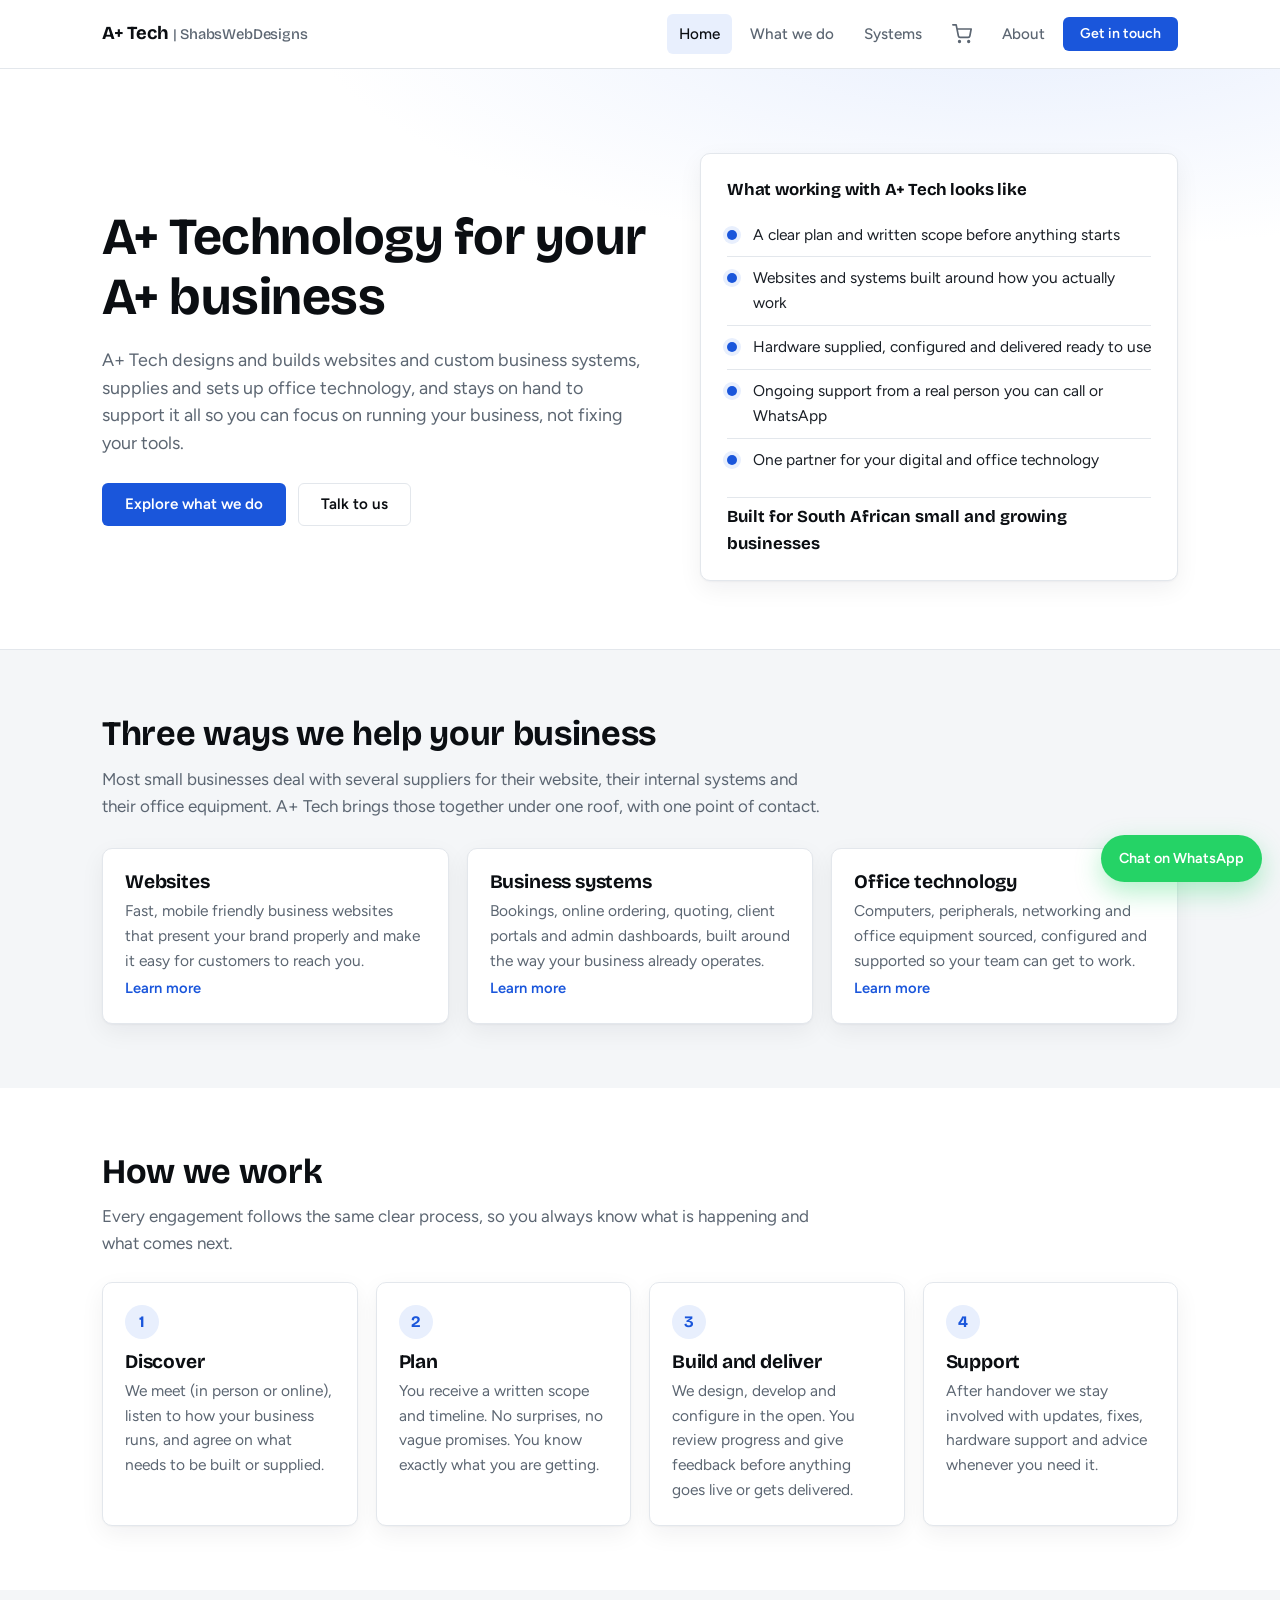
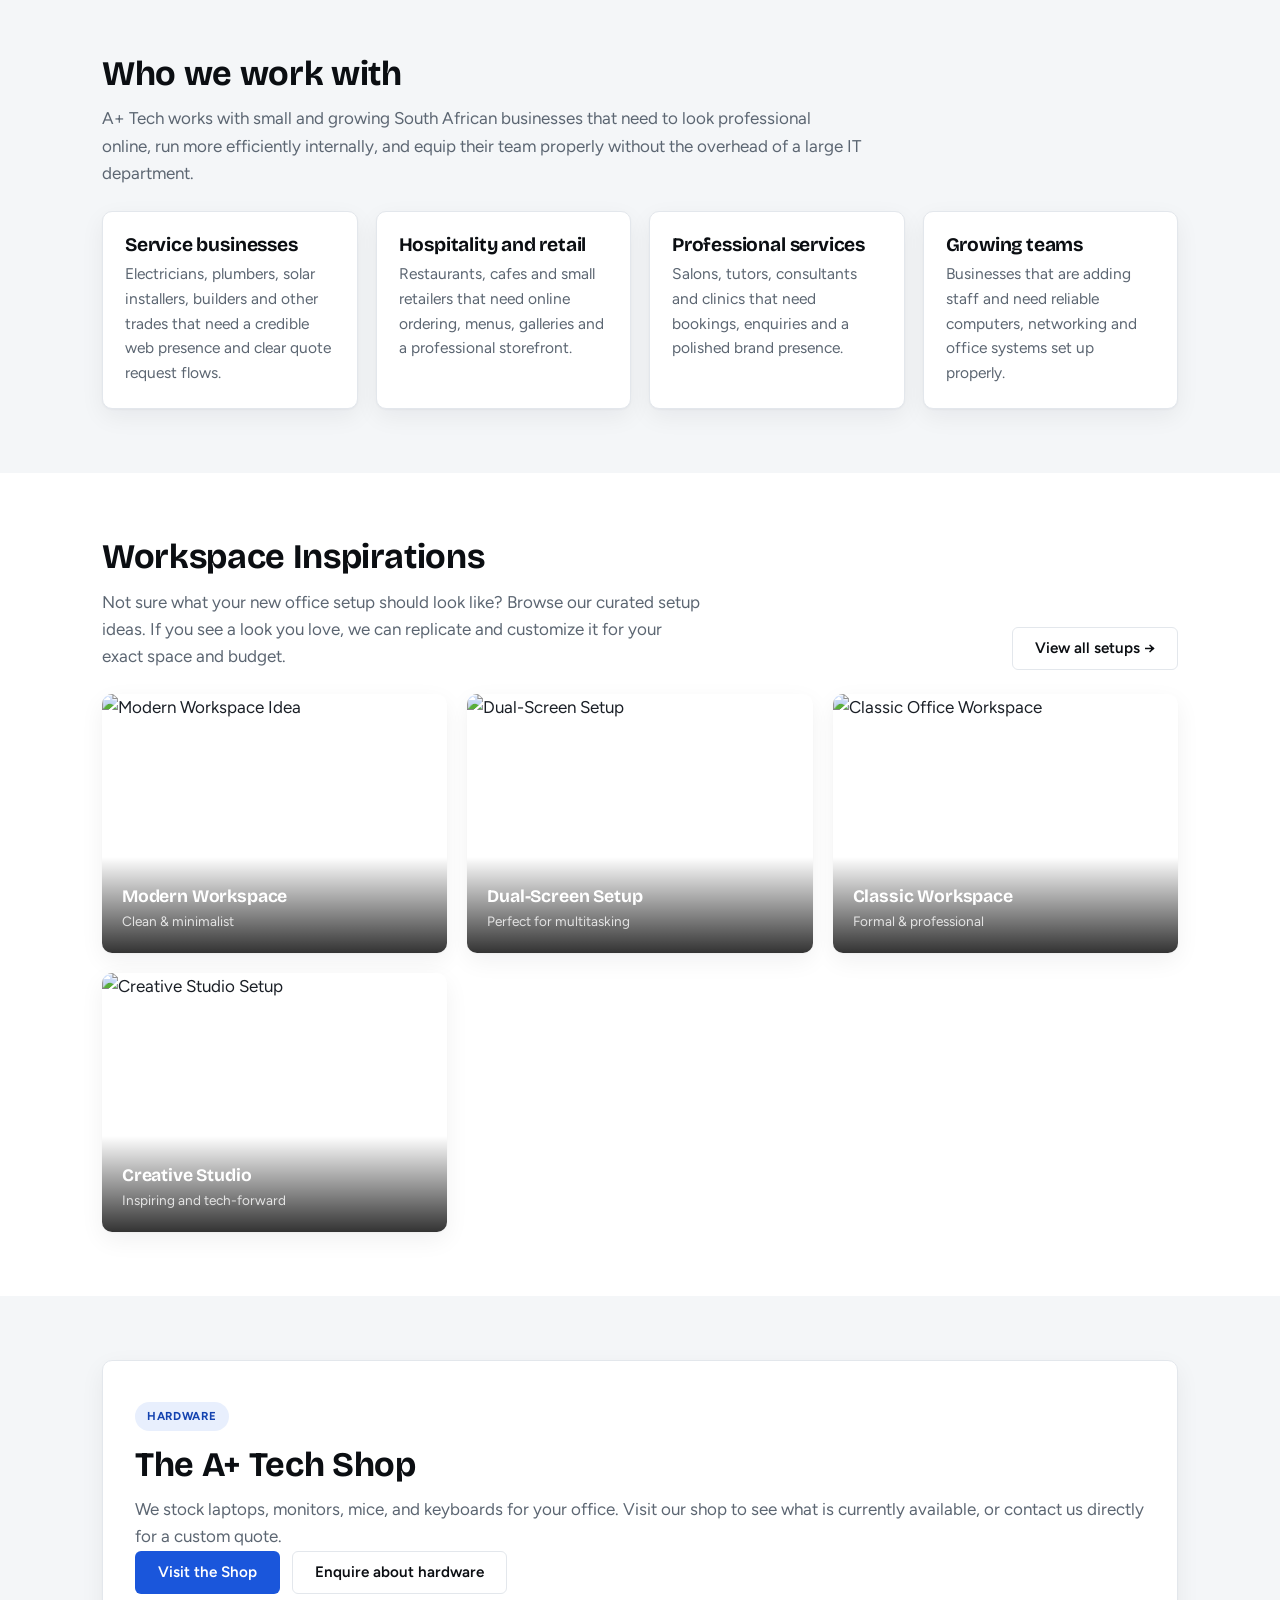
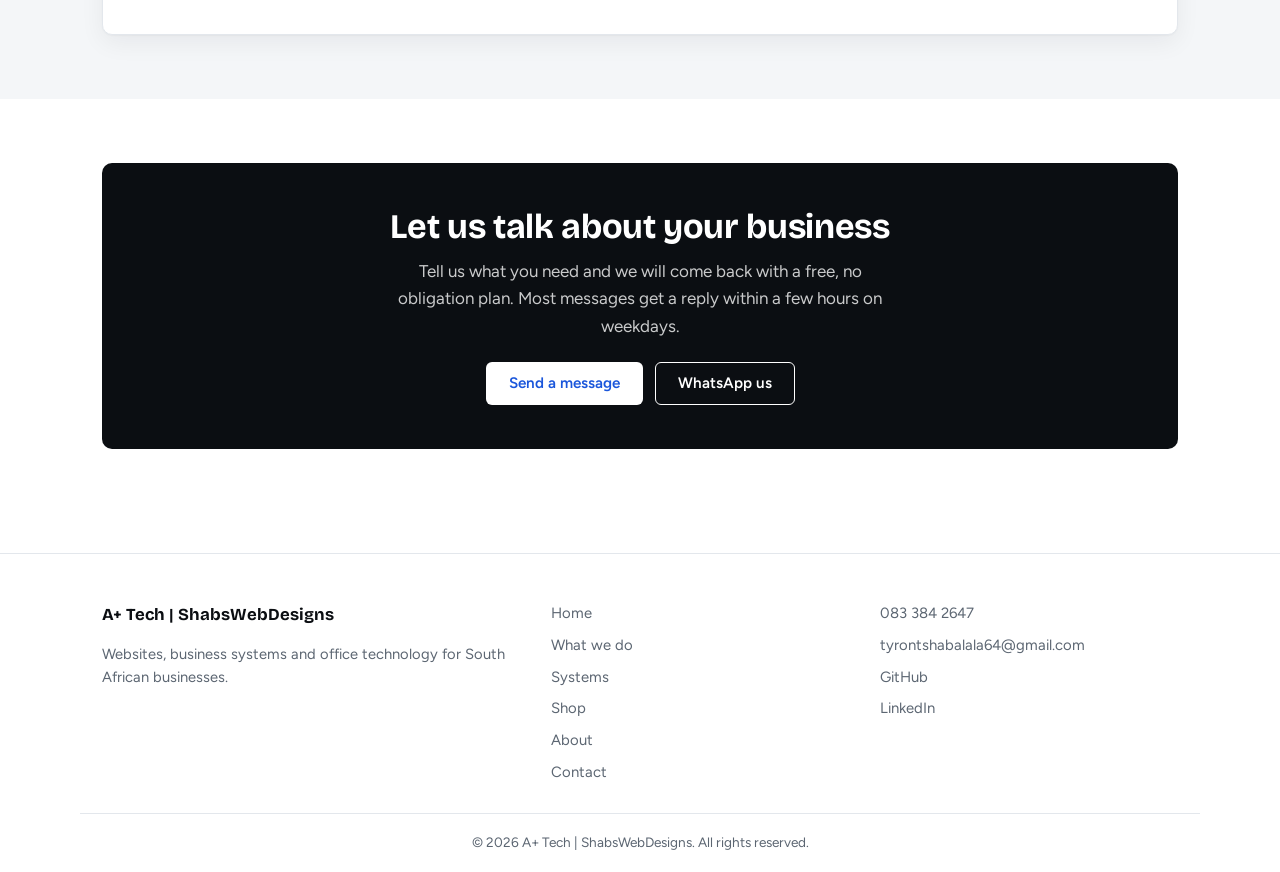
==== commit 8a9ecbd8: "Add files via upload" ====
--- a/index.html
+++ b/index.html
@@ -1,269 +1,269 @@
- <!DOCTYPE html>
-<html lang="en">
-<head>
-<meta charset="UTF-8">
-<meta name="viewport" content="width=device-width,initial-scale=1">
-<title>A+ Tech | Websites, business systems and office technology</title>
-<meta name="description" content="A+ Tech builds websites and business systems, supplies office technology, and supports small businesses across South Africa.">
-<link rel="preconnect" href="https://fonts.googleapis.com">
-<link rel="preconnect" href="https://fonts.gstatic.com" crossorigin>
-<link href="https://fonts.googleapis.com/css2?family=Bricolage+Grotesque:opsz,wght@12..96,600;12..96,700&family=Figtree:wght@400;500;600&display=swap" rel="stylesheet">
-<link rel="stylesheet" href="styles.css">
-<style>
-  /* Custom styles specifically for the homepage setup gallery */
-  .setup-gallery {
-    display: grid;
-    grid-template-columns: repeat(auto-fit, minmax(280px, 1fr));
-    gap: 20px;
-    margin-top: 24px;
-  }
-  .setup-item {
-    position: relative;
-    border-radius: var(--radius);
-    overflow: hidden;
-    box-shadow: var(--shadow);
-    aspect-ratio: 4/3;
-    background: #fff;
-  }
-  .setup-item img {
-    width: 100%;
-    height: 100%;
-    object-fit: cover;
-    transition: transform 0.5s ease;
-  }
-  .setup-item:hover img {
-    transform: scale(1.08);
-  }
-  .setup-overlay {
-    position: absolute;
-    bottom: 0; left: 0; right: 0;
-    background: linear-gradient(to top, rgba(0,0,0,0.8), transparent);
-    padding: 30px 20px 20px;
-    color: #fff;
-    pointer-events: none;
-  }
-  .setup-overlay h4 {
-    margin: 0; font-family: var(--font-head); font-size: 1.1rem; color: #fff;
-  }
-  .setup-overlay p {
-    margin: 4px 0 0; font-size: 0.85rem; color: rgba(255,255,255,0.8);
-  }
-</style>
-</head>
-<body>
-<header>
-  <div class="w bar">
-    <!-- Cleaned up Brand Name -->
-    <a class="brand" href="index.html">A+ Tech <span style="font-size: 0.8em; font-weight: 500; color: var(--muted);">| ShabsWebDesigns</span></a>
-    
-    <nav>
-      <a href="index.html" aria-current="page">Home</a>
-      <a href="services.html">What we do</a>
-      <a href="systems.html">Systems</a>
-      <a href="shop.html" aria-label="Shop">
-        <svg xmlns="http://www.w3.org/2000/svg" width="20" height="20" viewBox="0 0 24 24" fill="none" stroke="currentColor" stroke-width="2" stroke-linecap="round" stroke-linejoin="round" style="display:block;"><circle cx="9" cy="21" r="1"></circle><circle cx="20" cy="21" r="1"></circle><path d="M1 1h4l2.68 13.39a2 2 0 0 0 2 1.61h9.72a2 2 0 0 0 2-1.61L23 6H6"></path></svg>
-      </a>
-      <a href="about.html">About</a>
-      <a class="btn sm" href="contact.html">Get in touch</a>
-    </nav>
-  </div>
-</header>
-
-<main>
-  <!-- DARK HERO SECTION (No Watermark) -->
-  <section class="hero dark-tech">
-    <div class="w">
-      <div>
-        <h1>Technology that works as hard as your business does.</h1>
-        <p class="lead">A+ Tech designs and builds websites and custom business systems, supplies and sets up office technology, and stays on hand to support it all so you can focus on running your business, not fixing your tools.</p>
-        <div class="row">
-          <a class="btn" href="services.html">Explore what we do</a>
-          <a class="btn ghost" href="contact.html">Talk to us</a>
-        </div>
-      </div>
-      <div class="plan">
-        <h3>What working with A+ Tech looks like</h3>
-        <ul>
-          <li style="--i:1">A clear plan and written scope before anything starts</li>
-          <li style="--i:2">Websites and systems built around how you actually work</li>
-          <li style="--i:3">Hardware supplied, configured and delivered ready to use</li>
-          <li style="--i:4">Ongoing support from a real person you can call or WhatsApp</li>
-          <li style="--i:5">One partner for your digital and office technology</li>
-        </ul>
-        <p class="from">Built for South African small and growing businesses</p>
-      </div>
-    </div>
-  </section>
-
-  <section class="sec tint">
-    <div class="w">
-      <h2>Three ways we help your business</h2>
-      <p class="muted" style="margin-bottom:28px;max-width:720px">Most small businesses deal with several suppliers for their website, their internal systems and their office equipment. A+ Tech brings those together under one roof, with one point of contact.</p>
-      <div class="g">
-        <div class="card feature">
-          <h3>Websites</h3>
-          <p>Fast, mobile friendly business websites that present your brand properly and make it easy for customers to reach you.</p>
-          <a href="services.html#websites">Learn more</a>
-        </div>
-        <div class="card feature">
-          <h3>Business systems</h3>
-          <p>Bookings, online ordering, quoting, client portals and admin dashboards, built around the way your business already operates.</p>
-          <a href="systems.html">Learn more</a>
-        </div>
-        <div class="card feature">
-          <h3>Office technology</h3>
-          <p>Computers, peripherals, networking and office equipment sourced, configured and supported so your team can get to work.</p>
-          <a href="shop.html">Learn more</a>
-        </div>
-      </div>
-    </div>
-  </section>
-
-  <section class="sec">
-    <div class="w">
-      <h2>How we work</h2>
-      <p class="muted" style="margin-bottom:24px;max-width:720px">Every engagement follows the same clear process, so you always know what is happening and what comes next.</p>
-      <div class="g">
-        <div class="card step">
-          <b>1</b>
-          <h3>Discover</h3>
-          <p>We meet (in person or online), listen to how your business runs, and agree on what needs to be built or supplied.</p>
-        </div>
-        <div class="card step">
-          <b>2</b>
-          <h3>Plan</h3>
-          <p>You receive a written scope and timeline. No surprises, no vague promises. You know exactly what you are getting.</p>
-        </div>
-        <div class="card step">
-          <b>3</b>
-          <h3>Build and deliver</h3>
-          <p>We design, develop and configure in the open. You review progress and give feedback before anything goes live or gets delivered.</p>
-        </div>
-        <div class="card step">
-          <b>4</b>
-          <h3>Support</h3>
-          <p>After handover we stay involved with updates, fixes, hardware support and advice whenever you need it.</p>
-        </div>
-      </div>
-    </div>
-  </section>
-
-  <section class="sec tint">
-    <div class="w">
-      <h2>Who we work with</h2>
-      <p class="muted" style="margin-bottom:24px;max-width:760px">A+ Tech works with small and growing South African businesses that need to look professional online, run more efficiently internally, and equip their team properly without the overhead of a large IT department.</p>
-      <div class="g">
-        <div class="card"><h3>Service businesses</h3><p>Electricians, plumbers, solar installers, builders and other trades that need a credible web presence and clear quote request flows.</p></div>
-        <div class="card"><h3>Hospitality and retail</h3><p>Restaurants, cafes and small retailers that need online ordering, menus, galleries and a professional storefront.</p></div>
-        <div class="card"><h3>Professional services</h3><p>Salons, tutors, consultants and clinics that need bookings, enquiries and a polished brand presence.</p></div>
-        <div class="card"><h3>Growing teams</h3><p>Businesses that are adding staff and need reliable computers, networking and office systems set up properly.</p></div>
-      </div>
-    </div>
-  </section>
-
-  <!-- SETUP GALLERY -->
-  <section class="sec">
-    <div class="w">
-      <div style="display: flex; justify-content: space-between; align-items: flex-end; flex-wrap: wrap; gap: 20px; margin-bottom: 12px;">
-        <div>
-          <h2>Workspace Inspirations</h2>
-          <p class="muted" style="max-width:600px; margin-top:8px;">Not sure what your new office setup should look like? Browse our curated setup ideas. If you see a look you love, we can replicate and customize it for your exact space and budget.</p>
-        </div>
-        <a class="btn ghost" href="shop.html">View all setups &rarr;</a>
-      </div>
-      
-      <div class="setup-gallery">
-        <!-- Setup 1 -->
-        <div class="setup-item">
-          <img src="Store Picture/set up idead 1.jpg" alt="Modern Workspace Idea">
-          <div class="setup-overlay">
-            <h4>Modern Workspace</h4>
-            <p>Clean & minimalist</p>
-          </div>
-        </div>
-        
-        <!-- Setup 2 -->
-        <div class="setup-item">
-          <img src="Store Picture/setup3.jpg" alt="Dual-Screen Setup">
-          <div class="setup-overlay">
-            <h4>Dual-Screen Setup</h4>
-            <p>Perfect for multitasking</p>
-          </div>
-        </div>
-        
-        <!-- Setup 3 -->
-        <div class="setup-item">
-          <img src="Store Picture/office setup1.jpg" alt="Classic Office Workspace">
-          <div class="setup-overlay">
-            <h4>Classic Workspace</h4>
-            <p>Formal & professional</p>
-          </div>
-        </div>
-        
-        <!-- Setup 4 -->
-        <div class="setup-item">
-          <img src="Store Picture/setup8.jpg" alt="Creative Studio Setup">
-          <div class="setup-overlay">
-            <h4>Creative Studio</h4>
-            <p>Inspiring and tech-forward</p>
-          </div>
-        </div>
-      </div>
-    </div>
-  </section>
-
-  <section class="sec tint">
-    <div class="w">
-      <div class="coming">
-        <span class="tag">Hardware</span>
-        <h2>The A+ Tech Shop</h2>
-        <p class="muted">We stock laptops, monitors, mice, and keyboards for your office. Visit our shop to see what is currently available, or contact us directly for a custom quote.</p>
-        <div class="row">
-          <a class="btn" href="shop.html">Visit the Shop</a>
-          <a class="btn ghost" href="contact.html">Enquire about hardware</a>
-        </div>
-      </div>
-    </div>
-  </section>
-
-  <section class="sec">
-    <div class="w">
-      <div class="cta">
-        <h2>Let us talk about your business</h2>
-        <p>Tell us what you need and we will come back with a free, no obligation plan. Most messages get a reply within a few hours on weekdays.</p>
-        <div class="row" style="justify-content:center">
-          <a class="btn alt" href="contact.html">Send a message</a>
-          <a class="btn ghost" style="color:#fff;border-color:#fff" href="https://wa.me/27833842647">WhatsApp us</a>
-        </div>
-      </div>
-    </div>
-  </section>
-</main>
-
-<footer>
-  <div class="w foot">
-    <div>
-      <strong>A+ Tech | ShabsWebDesigns</strong>
-      <p class="muted">Websites, business systems and office technology for South African businesses.</p>
-    </div>
-    <div>
-      <a href="index.html">Home</a>
-      <a href="services.html">What we do</a>
-      <a href="systems.html">Systems</a>
-      <a href="shop.html">Shop</a>
-      <a href="about.html">About</a>
-      <a href="contact.html">Contact</a>
-    </div>
-    <div>
-      <a href="tel:+27833842647">083 384 2647</a>
-      <a href="mailto:tyrontshabalala64@gmail.com">tyrontshabalala64@gmail.com</a>
-      <a href="https://github.com/tyrontshabalala64-droid" target="_blank" rel="noopener">GitHub</a>
-      <a href="https://www.linkedin.com/in/vuako-tshabalala-975878266/" target="_blank" rel="noopener">LinkedIn</a>
-    </div>
-  </div>
-  <p class="w copy">&copy; 2026 A+ Tech | ShabsWebDesigns. All rights reserved.</p>
-</footer>
-
-<a class="wa" href="https://wa.me/27833842647" target="_blank" rel="noopener">Chat on WhatsApp</a>
-</body>
+ <!DOCTYPE html>
+<html lang="en">
+<head>
+<meta charset="UTF-8">
+<meta name="viewport" content="width=device-width,initial-scale=1">
+<title>A+ Tech | Websites, business systems and office technology</title>
+<meta name="description" content="A+ Tech builds websites and business systems, supplies office technology, and supports small businesses across South Africa.">
+<link rel="preconnect" href="https://fonts.googleapis.com">
+<link rel="preconnect" href="https://fonts.gstatic.com" crossorigin>
+<link href="https://fonts.googleapis.com/css2?family=Bricolage+Grotesque:opsz,wght@12..96,600;12..96,700&family=Figtree:wght@400;500;600&display=swap" rel="stylesheet">
+<link rel="stylesheet" href="styles.css">
+<style>
+  /* Custom styles specifically for the homepage setup gallery */
+  .setup-gallery {
+    display: grid;
+    grid-template-columns: repeat(auto-fit, minmax(280px, 1fr));
+    gap: 20px;
+    margin-top: 24px;
+  }
+  .setup-item {
+    position: relative;
+    border-radius: var(--radius);
+    overflow: hidden;
+    box-shadow: var(--shadow);
+    aspect-ratio: 4/3;
+    background: #fff;
+  }
+  .setup-item img {
+    width: 100%;
+    height: 100%;
+    object-fit: cover;
+    transition: transform 0.5s ease;
+  }
+  .setup-item:hover img {
+    transform: scale(1.08);
+  }
+  .setup-overlay {
+    position: absolute;
+    bottom: 0; left: 0; right: 0;
+    background: linear-gradient(to top, rgba(0,0,0,0.8), transparent);
+    padding: 30px 20px 20px;
+    color: #fff;
+    pointer-events: none;
+  }
+  .setup-overlay h4 {
+    margin: 0; font-family: var(--font-head); font-size: 1.1rem; color: #fff;
+  }
+  .setup-overlay p {
+    margin: 4px 0 0; font-size: 0.85rem; color: rgba(255,255,255,0.8);
+  }
+</style>
+</head>
+<body>
+<header>
+  <div class="w bar">
+    <!-- Cleaned up Brand Name -->
+    <a class="brand" href="index.html">A+ Tech <span style="font-size: 0.8em; font-weight: 500; color: var(--muted);">| ShabsWebDesigns</span></a>
+    
+    <nav>
+      <a href="index.html" aria-current="page">Home</a>
+      <a href="services.html">What we do</a>
+      <a href="systems.html">Systems</a>
+      <a href="shop.html" aria-label="Shop">
+        <svg xmlns="http://www.w3.org/2000/svg" width="20" height="20" viewBox="0 0 24 24" fill="none" stroke="currentColor" stroke-width="2" stroke-linecap="round" stroke-linejoin="round" style="display:block;"><circle cx="9" cy="21" r="1"></circle><circle cx="20" cy="21" r="1"></circle><path d="M1 1h4l2.68 13.39a2 2 0 0 0 2 1.61h9.72a2 2 0 0 0 2-1.61L23 6H6"></path></svg>
+      </a>
+      <a href="about.html">About</a>
+      <a class="btn sm" href="contact.html">Get in touch</a>
+    </nav>
+  </div>
+</header>
+
+<main>
+  <!-- DARK HERO SECTION (No Watermark) -->
+  <section class="hero dark-tech">
+    <div class="w">
+      <div>
+        <h1>A+ Technology for your A+ business</h1>
+        <p class="lead">A+ Tech designs and builds websites and custom business systems, supplies and sets up office technology, and stays on hand to support it all so you can focus on running your business, not fixing your tools.</p>
+        <div class="row">
+          <a class="btn" href="services.html">Explore what we do</a>
+          <a class="btn ghost" href="contact.html">Talk to us</a>
+        </div>
+      </div>
+      <div class="plan">
+        <h3>What working with A+ Tech looks like</h3>
+        <ul>
+          <li style="--i:1">A clear plan and written scope before anything starts</li>
+          <li style="--i:2">Websites and systems built around how you actually work</li>
+          <li style="--i:3">Hardware supplied, configured and delivered ready to use</li>
+          <li style="--i:4">Ongoing support from a real person you can call or WhatsApp</li>
+          <li style="--i:5">One partner for your digital and office technology</li>
+        </ul>
+        <p class="from">Built for South African small and growing businesses</p>
+      </div>
+    </div>
+  </section>
+
+  <section class="sec tint">
+    <div class="w">
+      <h2>Three ways we help your business</h2>
+      <p class="muted" style="margin-bottom:28px;max-width:720px">Most small businesses deal with several suppliers for their website, their internal systems and their office equipment. A+ Tech brings those together under one roof, with one point of contact.</p>
+      <div class="g">
+        <div class="card feature">
+          <h3>Websites</h3>
+          <p>Fast, mobile friendly business websites that present your brand properly and make it easy for customers to reach you.</p>
+          <a href="services.html#websites">Learn more</a>
+        </div>
+        <div class="card feature">
+          <h3>Business systems</h3>
+          <p>Bookings, online ordering, quoting, client portals and admin dashboards, built around the way your business already operates.</p>
+          <a href="systems.html">Learn more</a>
+        </div>
+        <div class="card feature">
+          <h3>Office technology</h3>
+          <p>Computers, peripherals, networking and office equipment sourced, configured and supported so your team can get to work.</p>
+          <a href="shop.html">Learn more</a>
+        </div>
+      </div>
+    </div>
+  </section>
+
+  <section class="sec">
+    <div class="w">
+      <h2>How we work</h2>
+      <p class="muted" style="margin-bottom:24px;max-width:720px">Every engagement follows the same clear process, so you always know what is happening and what comes next.</p>
+      <div class="g">
+        <div class="card step">
+          <b>1</b>
+          <h3>Discover</h3>
+          <p>We meet (in person or online), listen to how your business runs, and agree on what needs to be built or supplied.</p>
+        </div>
+        <div class="card step">
+          <b>2</b>
+          <h3>Plan</h3>
+          <p>You receive a written scope and timeline. No surprises, no vague promises. You know exactly what you are getting.</p>
+        </div>
+        <div class="card step">
+          <b>3</b>
+          <h3>Build and deliver</h3>
+          <p>We design, develop and configure in the open. You review progress and give feedback before anything goes live or gets delivered.</p>
+        </div>
+        <div class="card step">
+          <b>4</b>
+          <h3>Support</h3>
+          <p>After handover we stay involved with updates, fixes, hardware support and advice whenever you need it.</p>
+        </div>
+      </div>
+    </div>
+  </section>
+
+  <section class="sec tint">
+    <div class="w">
+      <h2>Who we work with</h2>
+      <p class="muted" style="margin-bottom:24px;max-width:760px">A+ Tech works with small and growing South African businesses that need to look professional online, run more efficiently internally, and equip their team properly without the overhead of a large IT department.</p>
+      <div class="g">
+        <div class="card"><h3>Service businesses</h3><p>Electricians, plumbers, solar installers, builders and other trades that need a credible web presence and clear quote request flows.</p></div>
+        <div class="card"><h3>Hospitality and retail</h3><p>Restaurants, cafes and small retailers that need online ordering, menus, galleries and a professional storefront.</p></div>
+        <div class="card"><h3>Professional services</h3><p>Salons, tutors, consultants and clinics that need bookings, enquiries and a polished brand presence.</p></div>
+        <div class="card"><h3>Growing teams</h3><p>Businesses that are adding staff and need reliable computers, networking and office systems set up properly.</p></div>
+      </div>
+    </div>
+  </section>
+
+  <!-- SETUP GALLERY -->
+  <section class="sec">
+    <div class="w">
+      <div style="display: flex; justify-content: space-between; align-items: flex-end; flex-wrap: wrap; gap: 20px; margin-bottom: 12px;">
+        <div>
+          <h2>Workspace Inspirations</h2>
+          <p class="muted" style="max-width:600px; margin-top:8px;">Not sure what your new office setup should look like? Browse our curated setup ideas. If you see a look you love, we can replicate and customize it for your exact space and budget.</p>
+        </div>
+        <a class="btn ghost" href="shop.html">View all setups &rarr;</a>
+      </div>
+      
+      <div class="setup-gallery">
+        <!-- Setup 1 -->
+        <div class="setup-item">
+          <img src="Store Picture/set up idead 1.jpg" alt="Modern Workspace Idea">
+          <div class="setup-overlay">
+            <h4>Modern Workspace</h4>
+            <p>Clean & minimalist</p>
+          </div>
+        </div>
+        
+        <!-- Setup 2 -->
+        <div class="setup-item">
+          <img src="Store Picture/setup3.jpg" alt="Dual-Screen Setup">
+          <div class="setup-overlay">
+            <h4>Dual-Screen Setup</h4>
+            <p>Perfect for multitasking</p>
+          </div>
+        </div>
+        
+        <!-- Setup 3 -->
+        <div class="setup-item">
+          <img src="Store Picture/office setup1.jpg" alt="Classic Office Workspace">
+          <div class="setup-overlay">
+            <h4>Classic Workspace</h4>
+            <p>Formal & professional</p>
+          </div>
+        </div>
+        
+        <!-- Setup 4 -->
+        <div class="setup-item">
+          <img src="Store Picture/setup8.jpg" alt="Creative Studio Setup">
+          <div class="setup-overlay">
+            <h4>Creative Studio</h4>
+            <p>Inspiring and tech-forward</p>
+          </div>
+        </div>
+      </div>
+    </div>
+  </section>
+
+  <section class="sec tint">
+    <div class="w">
+      <div class="coming">
+        <span class="tag">Hardware</span>
+        <h2>The A+ Tech Shop</h2>
+        <p class="muted">We stock laptops, monitors, mice, and keyboards for your office. Visit our shop to see what is currently available, or contact us directly for a custom quote.</p>
+        <div class="row">
+          <a class="btn" href="shop.html">Visit the Shop</a>
+          <a class="btn ghost" href="contact.html">Enquire about hardware</a>
+        </div>
+      </div>
+    </div>
+  </section>
+
+  <section class="sec">
+    <div class="w">
+      <div class="cta">
+        <h2>Let us talk about your business</h2>
+        <p>Tell us what you need and we will come back with a free, no obligation plan. Most messages get a reply within a few hours on weekdays.</p>
+        <div class="row" style="justify-content:center">
+          <a class="btn alt" href="contact.html">Send a message</a>
+          <a class="btn ghost" style="color:#fff;border-color:#fff" href="https://wa.me/27833842647">WhatsApp us</a>
+        </div>
+      </div>
+    </div>
+  </section>
+</main>
+
+<footer>
+  <div class="w foot">
+    <div>
+      <strong>A+ Tech | ShabsWebDesigns</strong>
+      <p class="muted">Websites, business systems and office technology for South African businesses.</p>
+    </div>
+    <div>
+      <a href="index.html">Home</a>
+      <a href="services.html">What we do</a>
+      <a href="systems.html">Systems</a>
+      <a href="shop.html">Shop</a>
+      <a href="about.html">About</a>
+      <a href="contact.html">Contact</a>
+    </div>
+    <div>
+      <a href="tel:+27833842647">083 384 2647</a>
+      <a href="mailto:tyrontshabalala64@gmail.com">tyrontshabalala64@gmail.com</a>
+      <a href="https://github.com/tyrontshabalala64-droid" target="_blank" rel="noopener">GitHub</a>
+      <a href="https://www.linkedin.com/in/vuako-tshabalala-975878266/" target="_blank" rel="noopener">LinkedIn</a>
+    </div>
+  </div>
+  <p class="w copy">&copy; 2026 A+ Tech | ShabsWebDesigns. All rights reserved.</p>
+</footer>
+
+<a class="wa" href="https://wa.me/27833842647" target="_blank" rel="noopener">Chat on WhatsApp</a>
+</body>
 </html>
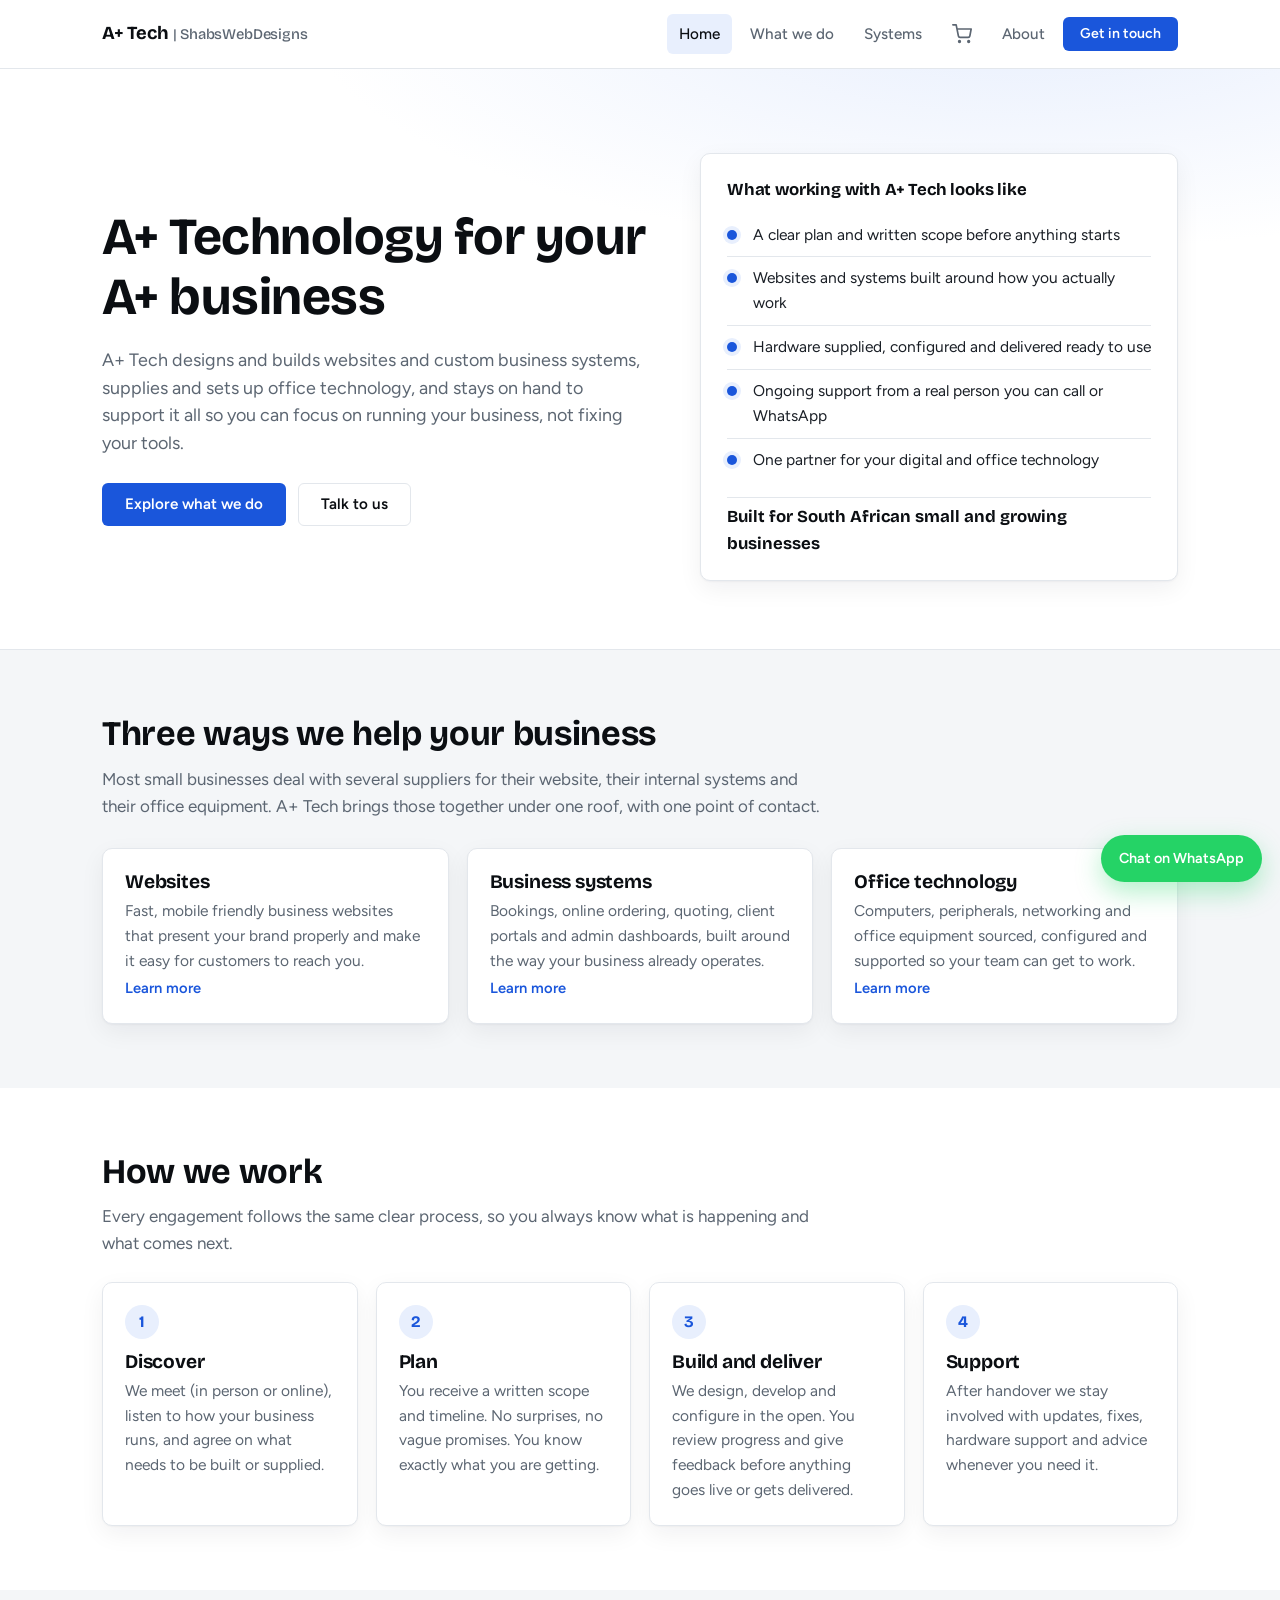
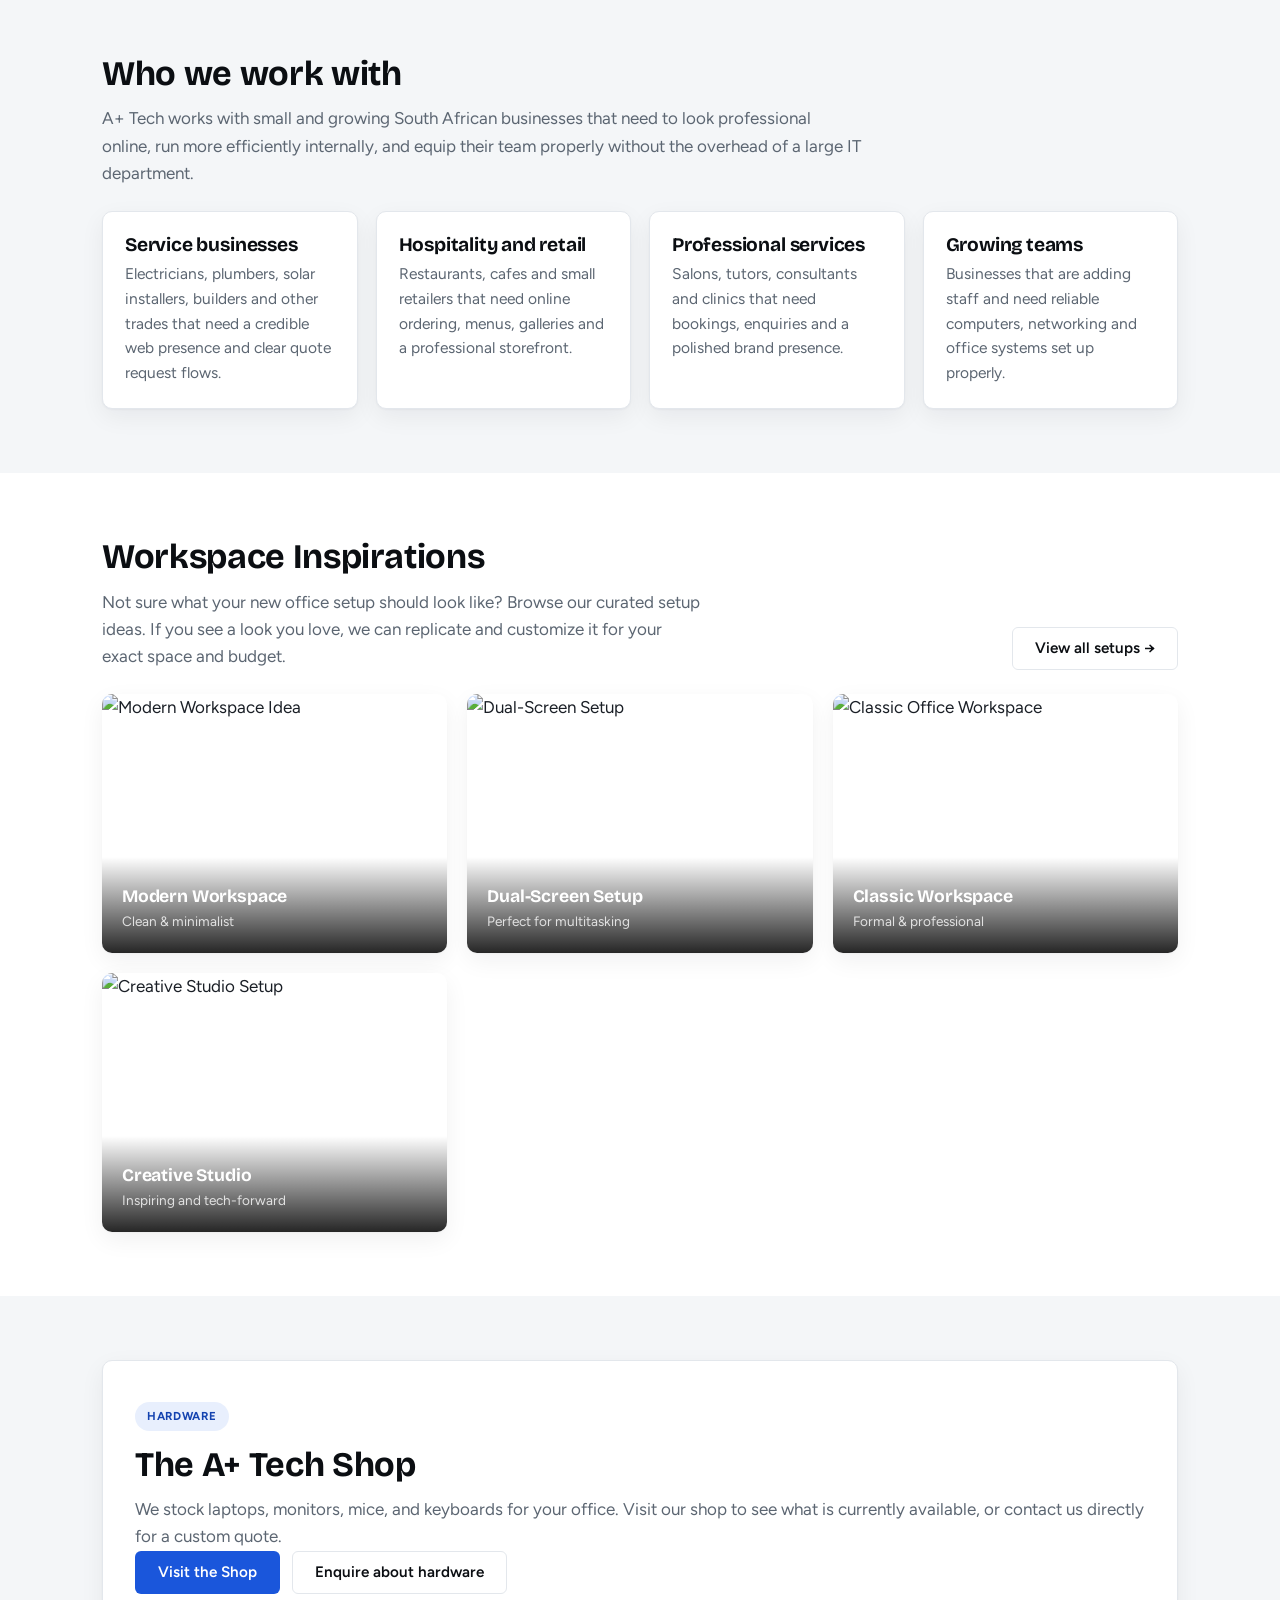
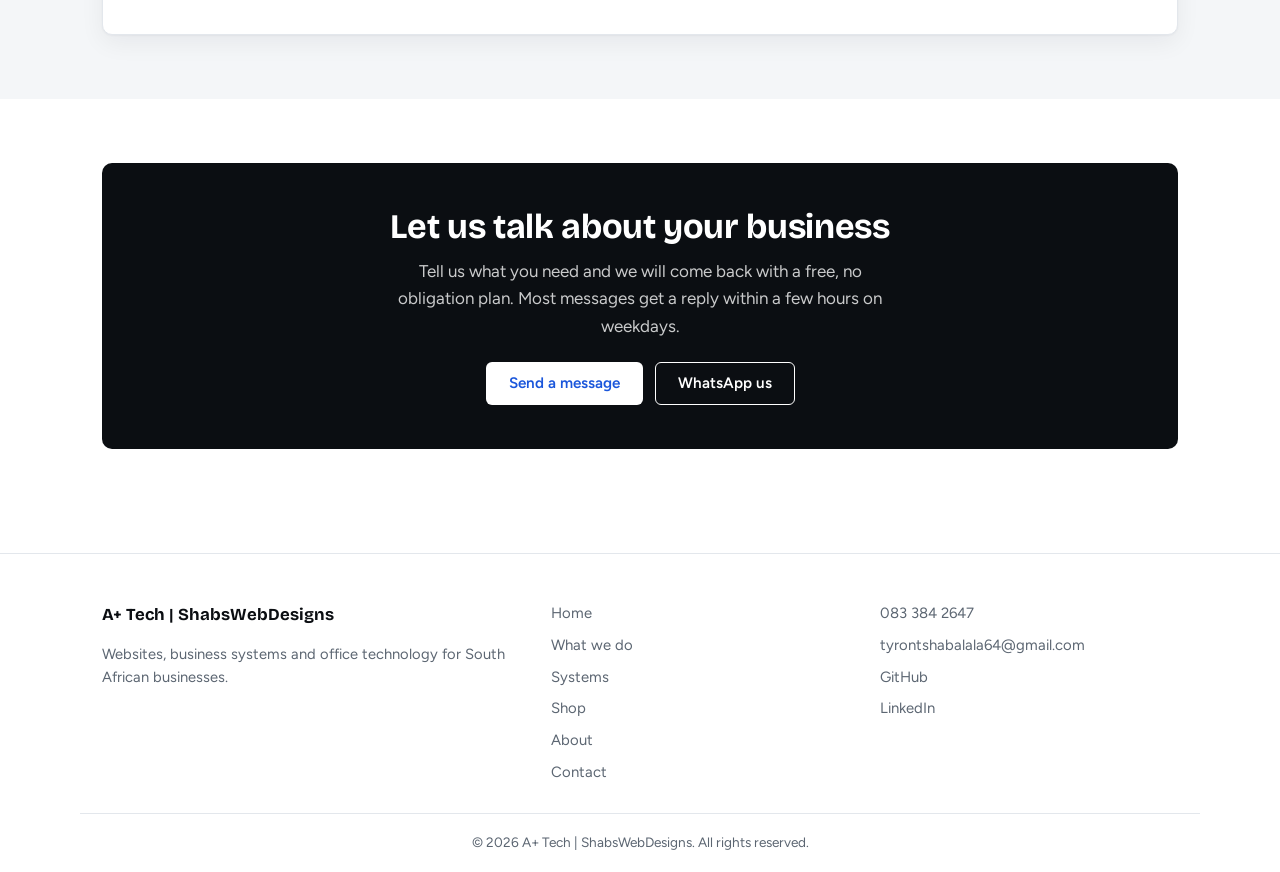
==== commit 02af44fe: "Add files via upload" ====
--- a/index.html
+++ b/index.html
@@ -10,7 +10,39 @@
 <link href="https://fonts.googleapis.com/css2?family=Bricolage+Grotesque:opsz,wght@12..96,600;12..96,700&family=Figtree:wght@400;500;600&display=swap" rel="stylesheet">
 <link rel="stylesheet" href="styles.css">
 <style>
-  /* Custom styles specifically for the homepage setup gallery */
+  /* --- ANIMATION STYLES --- */
+  .reveal {
+    opacity: 0;
+    transform: translateY(30px);
+    transition: all 0.8s cubic-bezier(0.5, 0, 0, 1);
+  }
+  .reveal.active {
+    opacity: 1;
+    transform: translateY(0);
+  }
+
+  /* Staggered gallery animation */
+  .setup-item {
+    opacity: 0;
+    transform: translateY(20px);
+    transition: all 0.6s ease-out;
+  }
+  .setup-item.active {
+    opacity: 1;
+    transform: translateY(0);
+  }
+
+  /* Card hover effects */
+  .card {
+    transition: transform 0.3s ease, box-shadow 0.3s ease, border-color 0.3s ease;
+  }
+  .card:hover {
+    transform: translateY(-5px);
+    box-shadow: 0 12px 30px rgba(16,24,40,.1);
+    border-color: var(--accent-soft);
+  }
+
+  /* Setup Gallery specific styles */
   .setup-gallery {
     display: grid;
     grid-template-columns: repeat(auto-fit, minmax(280px, 1fr));
@@ -24,6 +56,7 @@
     box-shadow: var(--shadow);
     aspect-ratio: 4/3;
     background: #fff;
+    cursor: pointer;
   }
   .setup-item img {
     width: 100%;
@@ -37,7 +70,7 @@
   .setup-overlay {
     position: absolute;
     bottom: 0; left: 0; right: 0;
-    background: linear-gradient(to top, rgba(0,0,0,0.8), transparent);
+    background: linear-gradient(to top, rgba(0,0,0,0.85), transparent);
     padding: 30px 20px 20px;
     color: #fff;
     pointer-events: none;
@@ -53,7 +86,6 @@
 <body>
 <header>
   <div class="w bar">
-    <!-- Cleaned up Brand Name -->
     <a class="brand" href="index.html">A+ Tech <span style="font-size: 0.8em; font-weight: 500; color: var(--muted);">| ShabsWebDesigns</span></a>
     
     <nav>
@@ -70,7 +102,7 @@
 </header>
 
 <main>
-  <!-- DARK HERO SECTION (No Watermark) -->
+  <!-- DARK HERO SECTION -->
   <section class="hero dark-tech">
     <div class="w">
       <div>
@@ -95,7 +127,7 @@
     </div>
   </section>
 
-  <section class="sec tint">
+  <section class="sec tint reveal">
     <div class="w">
       <h2>Three ways we help your business</h2>
       <p class="muted" style="margin-bottom:28px;max-width:720px">Most small businesses deal with several suppliers for their website, their internal systems and their office equipment. A+ Tech brings those together under one roof, with one point of contact.</p>
@@ -119,7 +151,7 @@
     </div>
   </section>
 
-  <section class="sec">
+  <section class="sec reveal">
     <div class="w">
       <h2>How we work</h2>
       <p class="muted" style="margin-bottom:24px;max-width:720px">Every engagement follows the same clear process, so you always know what is happening and what comes next.</p>
@@ -148,7 +180,7 @@
     </div>
   </section>
 
-  <section class="sec tint">
+  <section class="sec tint reveal">
     <div class="w">
       <h2>Who we work with</h2>
       <p class="muted" style="margin-bottom:24px;max-width:760px">A+ Tech works with small and growing South African businesses that need to look professional online, run more efficiently internally, and equip their team properly without the overhead of a large IT department.</p>
@@ -164,7 +196,7 @@
   <!-- SETUP GALLERY -->
   <section class="sec">
     <div class="w">
-      <div style="display: flex; justify-content: space-between; align-items: flex-end; flex-wrap: wrap; gap: 20px; margin-bottom: 12px;">
+      <div class="reveal" style="display: flex; justify-content: space-between; align-items: flex-end; flex-wrap: wrap; gap: 20px; margin-bottom: 12px;">
         <div>
           <h2>Workspace Inspirations</h2>
           <p class="muted" style="max-width:600px; margin-top:8px;">Not sure what your new office setup should look like? Browse our curated setup ideas. If you see a look you love, we can replicate and customize it for your exact space and budget.</p>
@@ -173,36 +205,32 @@
       </div>
       
       <div class="setup-gallery">
-        <!-- Setup 1 -->
         <div class="setup-item">
-          <img src="Store Picture/set up idead 1.jpg" alt="Modern Workspace Idea">
+          <img src="https://res.cloudinary.com/mbtt9jfo/image/upload/v1792405728/set_up_idead_1.jpg" alt="Modern Workspace Idea">
           <div class="setup-overlay">
             <h4>Modern Workspace</h4>
             <p>Clean & minimalist</p>
           </div>
         </div>
         
-        <!-- Setup 2 -->
         <div class="setup-item">
-          <img src="Store Picture/setup3.jpg" alt="Dual-Screen Setup">
+          <img src="https://res.cloudinary.com/mbtt9jfo/image/upload/v1792405728/setup3.jpg" alt="Dual-Screen Setup">
           <div class="setup-overlay">
             <h4>Dual-Screen Setup</h4>
             <p>Perfect for multitasking</p>
           </div>
         </div>
         
-        <!-- Setup 3 -->
         <div class="setup-item">
-          <img src="Store Picture/office setup1.jpg" alt="Classic Office Workspace">
+          <img src="https://res.cloudinary.com/mbtt9jfo/image/upload/v1792405728/offics6.jpg" alt="Classic Office Workspace">
           <div class="setup-overlay">
             <h4>Classic Workspace</h4>
             <p>Formal & professional</p>
           </div>
         </div>
         
-        <!-- Setup 4 -->
         <div class="setup-item">
-          <img src="Store Picture/setup8.jpg" alt="Creative Studio Setup">
+          <img src="https://res.cloudinary.com/mbtt9jfo/image/upload/v1792405729/setup8.jpg" alt="Creative Studio Setup">
           <div class="setup-overlay">
             <h4>Creative Studio</h4>
             <p>Inspiring and tech-forward</p>
@@ -212,7 +240,7 @@
     </div>
   </section>
 
-  <section class="sec tint">
+  <section class="sec tint reveal">
     <div class="w">
       <div class="coming">
         <span class="tag">Hardware</span>
@@ -226,7 +254,7 @@
     </div>
   </section>
 
-  <section class="sec">
+  <section class="sec reveal">
     <div class="w">
       <div class="cta">
         <h2>Let us talk about your business</h2>
@@ -265,5 +293,38 @@
 </footer>
 
 <a class="wa" href="https://wa.me/27833842647" target="_blank" rel="noopener">Chat on WhatsApp</a>
+
+<!-- ANIMATION SCRIPT -->
+<script>
+  // Scroll Reveal Animation for main sections
+  const revealElements = document.querySelectorAll('.reveal');
+  
+  const revealObserver = new IntersectionObserver((entries, observer) => {
+    entries.forEach(entry => {
+      if (entry.isIntersecting) {
+        entry.target.classList.add('active');
+        observer.unobserve(entry.target);
+      }
+    });
+  }, { threshold: 0.15 });
+
+  revealElements.forEach(el => revealObserver.observe(el));
+
+  // Staggered animation for Setup Gallery
+  const setupItems = document.querySelectorAll('.setup-item');
+  
+  const setupObserver = new IntersectionObserver((entries, observer) => {
+    entries.forEach((entry, index) => {
+      if (entry.isIntersecting) {
+        setTimeout(() => {
+          entry.target.classList.add('active');
+        }, index * 150);
+        observer.unobserve(entry.target);
+      }
+    });
+  }, { threshold: 0.1 });
+
+  setupItems.forEach(item => setupObserver.observe(item));
+</script>
 </body>
 </html>
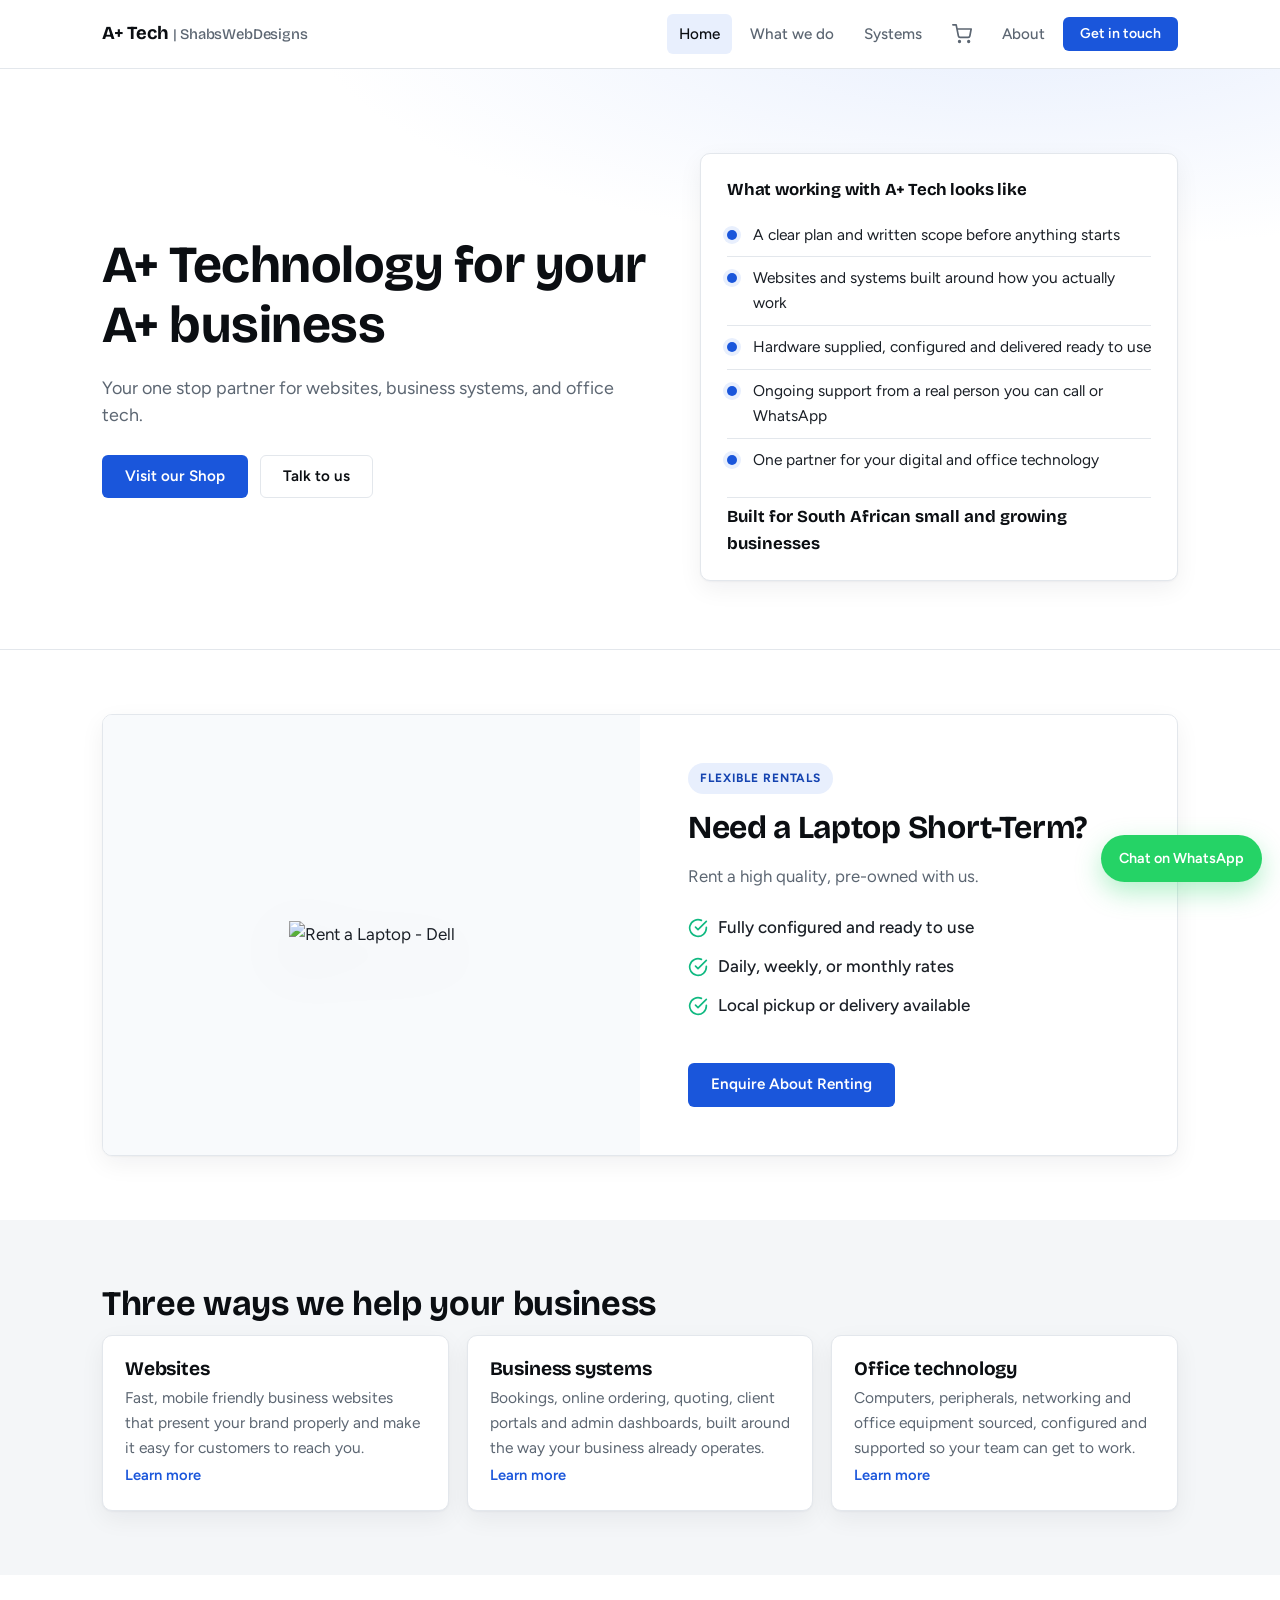
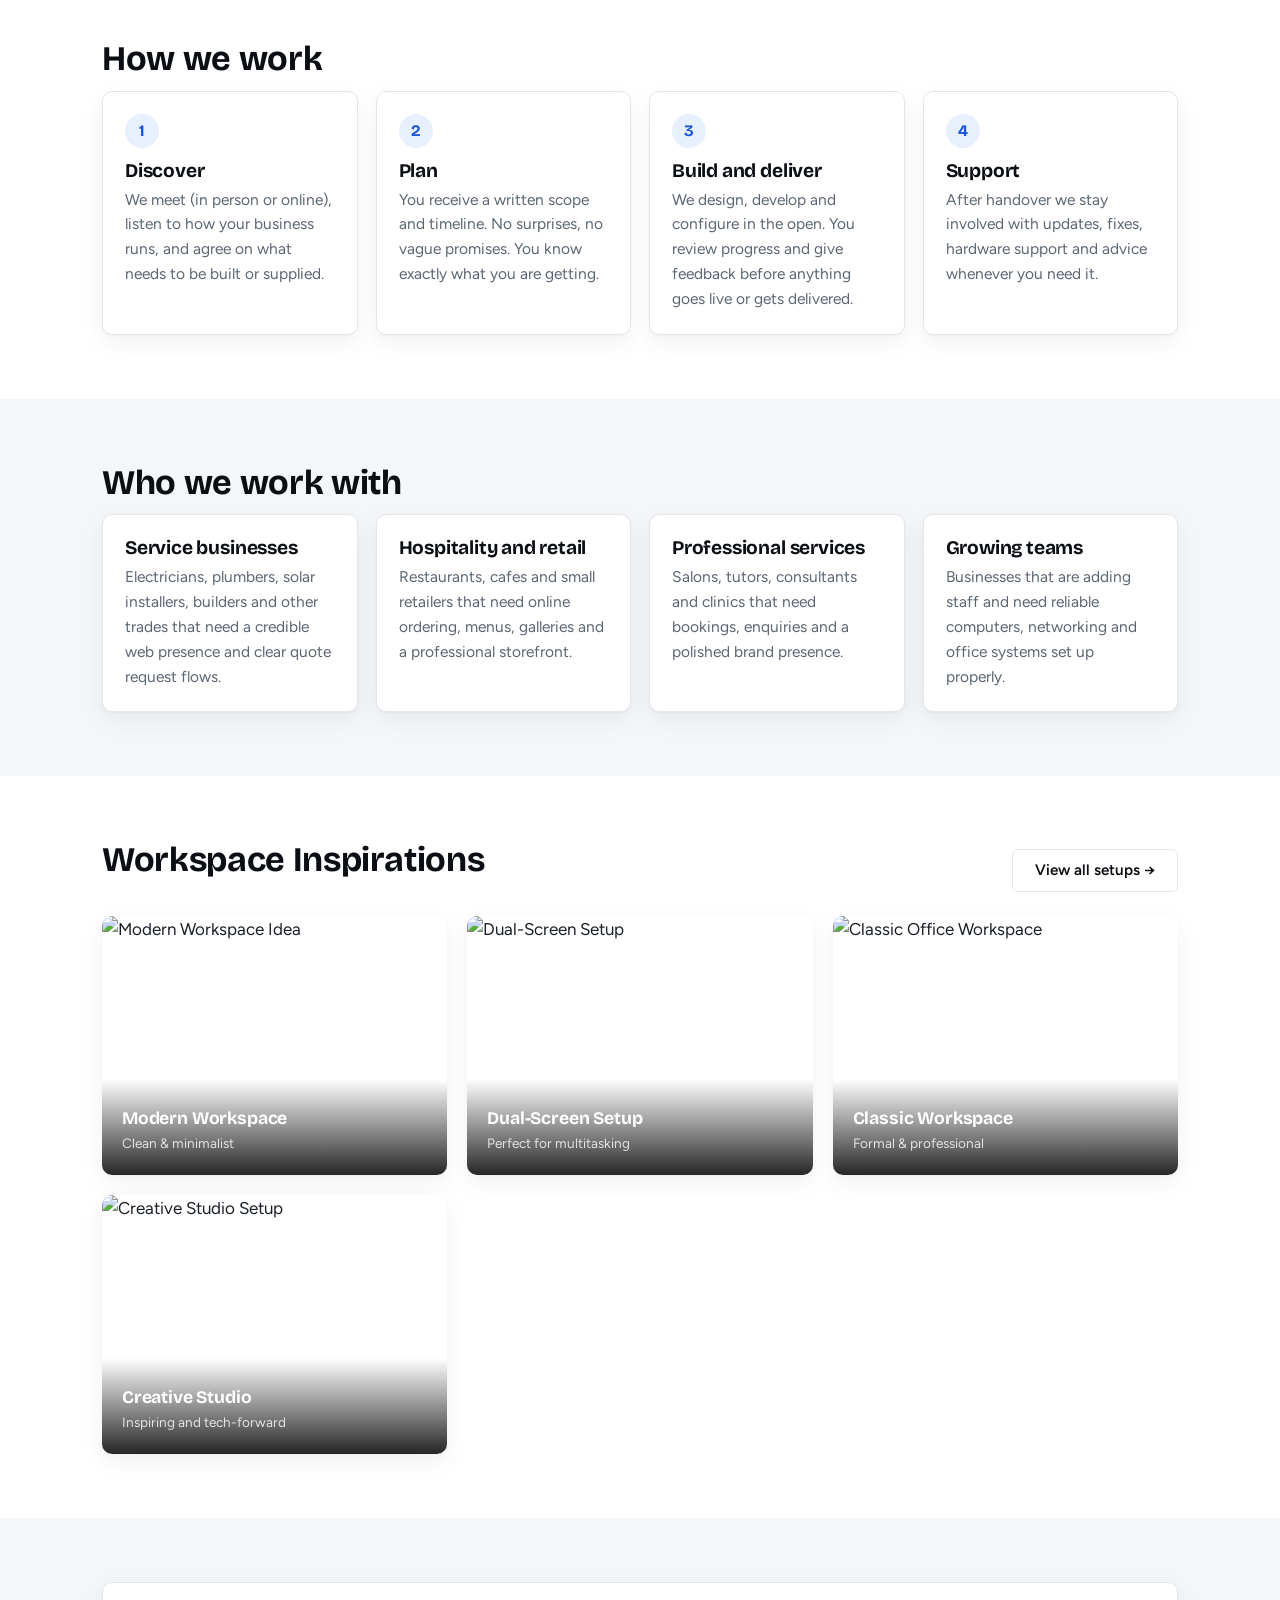
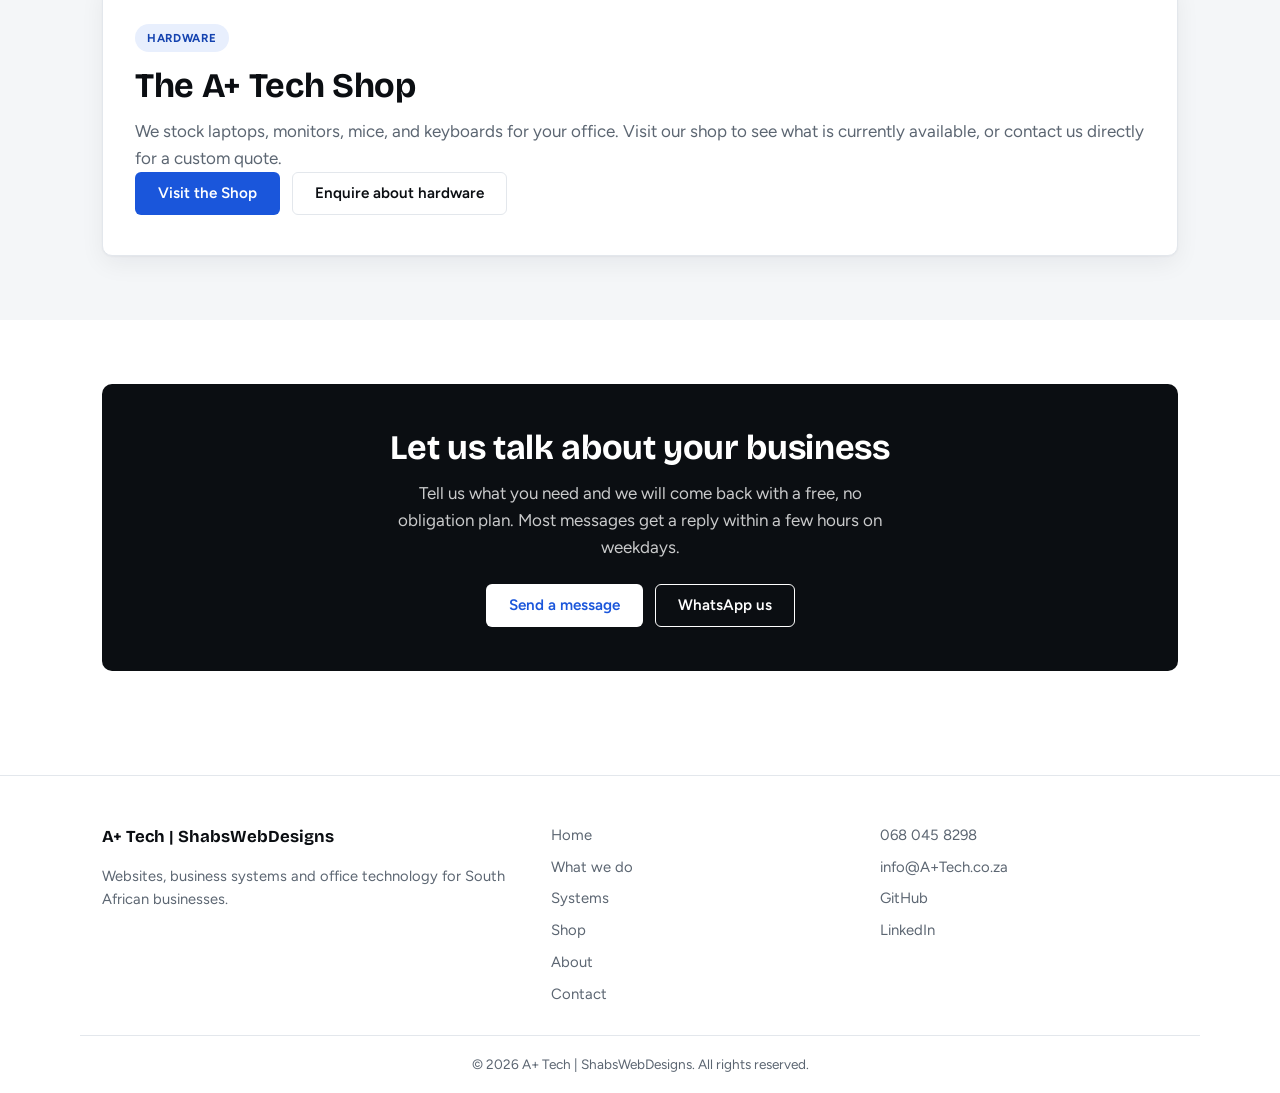
==== commit 9672123b: "Add files via upload" ====
--- a/index.html
+++ b/index.html
@@ -80,6 +80,96 @@
   }
   .setup-overlay p {
     margin: 4px 0 0; font-size: 0.85rem; color: rgba(255,255,255,0.8);
+  }
+
+  /* --- RENTAL POSTER STYLES --- */
+  .rental-poster {
+    display: grid;
+    grid-template-columns: 1fr 1fr;
+    background: #fff;
+    border: 1px solid var(--line);
+    border-radius: var(--radius);
+    overflow: hidden;
+    box-shadow: var(--shadow);
+  }
+  .rental-poster-img {
+    background: #f8fafc;
+    padding: 40px;
+    display: flex;
+    align-items: center;
+    justify-content: center;
+  }
+  .rental-poster-img img {
+    max-width: 100%;
+    height: auto;
+    max-height: 400px;
+    object-fit: contain;
+    filter: drop-shadow(0 20px 30px rgba(0,0,0,0.15));
+  }
+  .rental-poster-content {
+    padding: 48px;
+    display: flex;
+    flex-direction: column;
+    justify-content: center;
+    text-align: left;
+  }
+  .rental-badge {
+    display: inline-block;
+    background: var(--accent-soft);
+    color: var(--accent-dark);
+    font-size: 0.75rem;
+    font-weight: 700;
+    text-transform: uppercase;
+    letter-spacing: 0.08em;
+    padding: 6px 12px;
+    border-radius: 999px;
+    margin-bottom: 16px;
+    align-self: flex-start;
+  }
+  .rental-poster-content h2 {
+    font-size: 2rem;
+    margin-bottom: 16px;
+  }
+  .rental-poster-content p {
+    color: var(--muted);
+    margin-bottom: 24px;
+    font-size: 1.05rem;
+    line-height: 1.6;
+  }
+  .rental-features {
+    list-style: none;
+    padding: 0;
+    margin: 0 0 32px 0;
+  }
+  .rental-features li {
+    display: flex;
+    align-items: center;
+    gap: 10px;
+    margin-bottom: 12px;
+    font-weight: 500;
+  }
+  .rental-features svg {
+    color: #10b981;
+    flex-shrink: 0;
+  }
+
+  /* Mobile adjustments for the poster */
+  @media (max-width: 768px) {
+    .rental-poster {
+      grid-template-columns: 1fr;
+    }
+    .rental-poster-img {
+      padding: 30px;
+    }
+    .rental-poster-img img {
+      max-height: 250px;
+    }
+    .rental-poster-content {
+      padding: 32px 24px;
+    }
+    .rental-poster-content h2 {
+      font-size: 1.6rem;
+    }
   }
 </style>
 </head>
@@ -107,9 +197,9 @@
     <div class="w">
       <div>
         <h1>A+ Technology for your A+ business</h1>
-        <p class="lead">A+ Tech designs and builds websites and custom business systems, supplies and sets up office technology, and stays on hand to support it all so you can focus on running your business, not fixing your tools.</p>
+        <p class="lead">Your one stop partner for websites, business systems, and office tech.</p>
         <div class="row">
-          <a class="btn" href="services.html">Explore what we do</a>
+          <a class="btn" href="shop.html">Visit our Shop</a>
           <a class="btn ghost" href="contact.html">Talk to us</a>
         </div>
       </div>
@@ -127,10 +217,42 @@
     </div>
   </section>
 
+  <!-- MOVED UP: RENT A LAPTOP POSTER SECTION -->
+  <section class="sec reveal">
+    <div class="w">
+      <div class="rental-poster">
+        <div class="rental-poster-img">
+          <img src="https://res.cloudinary.com/mbtt9jfo/image/upload/v1792405726/Dell_Laptop.jpg" alt="Rent a Laptop - Dell">
+        </div>
+        <div class="rental-poster-content">
+          <span class="rental-badge">Flexible Rentals</span>
+          <h2>Need a Laptop Short-Term?</h2>
+          <p>Rent a high quality, pre-owned with us.</p>
+          <ul class="rental-features">
+            <li>
+              <svg xmlns="http://www.w3.org/2000/svg" width="20" height="20" viewBox="0 0 24 24" fill="none" stroke="currentColor" stroke-width="2" stroke-linecap="round" stroke-linejoin="round"><path d="M22 11.08V12a10 10 0 1 1-5.93-9.14"></path><polyline points="22 4 12 14.01 9 11.01"></polyline></svg>
+              Fully configured and ready to use
+            </li>
+            <li>
+              <svg xmlns="http://www.w3.org/2000/svg" width="20" height="20" viewBox="0 0 24 24" fill="none" stroke="currentColor" stroke-width="2" stroke-linecap="round" stroke-linejoin="round"><path d="M22 11.08V12a10 10 0 1 1-5.93-9.14"></path><polyline points="22 4 12 14.01 9 11.01"></polyline></svg>
+              Daily, weekly, or monthly rates
+            </li>
+            <li>
+              <svg xmlns="http://www.w3.org/2000/svg" width="20" height="20" viewBox="0 0 24 24" fill="none" stroke="currentColor" stroke-width="2" stroke-linecap="round" stroke-linejoin="round"><path d="M22 11.08V12a10 10 0 1 1-5.93-9.14"></path><polyline points="22 4 12 14.01 9 11.01"></polyline></svg>
+              Local pickup or delivery available
+            </li>
+          </ul>
+          <div>
+            <a href="https://wa.me/27680458298?text=Hi%20A%2B%20Tech%2C%20I%20would%20like%20to%20enquire%20about%20renting%20a%20laptop." target="_blank" class="btn">Enquire About Renting</a>
+          </div>
+        </div>
+      </div>
+    </div>
+  </section>
+
   <section class="sec tint reveal">
     <div class="w">
       <h2>Three ways we help your business</h2>
-      <p class="muted" style="margin-bottom:28px;max-width:720px">Most small businesses deal with several suppliers for their website, their internal systems and their office equipment. A+ Tech brings those together under one roof, with one point of contact.</p>
       <div class="g">
         <div class="card feature">
           <h3>Websites</h3>
@@ -154,7 +276,6 @@
   <section class="sec reveal">
     <div class="w">
       <h2>How we work</h2>
-      <p class="muted" style="margin-bottom:24px;max-width:720px">Every engagement follows the same clear process, so you always know what is happening and what comes next.</p>
       <div class="g">
         <div class="card step">
           <b>1</b>
@@ -183,7 +304,6 @@
   <section class="sec tint reveal">
     <div class="w">
       <h2>Who we work with</h2>
-      <p class="muted" style="margin-bottom:24px;max-width:760px">A+ Tech works with small and growing South African businesses that need to look professional online, run more efficiently internally, and equip their team properly without the overhead of a large IT department.</p>
       <div class="g">
         <div class="card"><h3>Service businesses</h3><p>Electricians, plumbers, solar installers, builders and other trades that need a credible web presence and clear quote request flows.</p></div>
         <div class="card"><h3>Hospitality and retail</h3><p>Restaurants, cafes and small retailers that need online ordering, menus, galleries and a professional storefront.</p></div>
@@ -199,7 +319,6 @@
       <div class="reveal" style="display: flex; justify-content: space-between; align-items: flex-end; flex-wrap: wrap; gap: 20px; margin-bottom: 12px;">
         <div>
           <h2>Workspace Inspirations</h2>
-          <p class="muted" style="max-width:600px; margin-top:8px;">Not sure what your new office setup should look like? Browse our curated setup ideas. If you see a look you love, we can replicate and customize it for your exact space and budget.</p>
         </div>
         <a class="btn ghost" href="shop.html">View all setups &rarr;</a>
       </div>
@@ -261,7 +380,7 @@
         <p>Tell us what you need and we will come back with a free, no obligation plan. Most messages get a reply within a few hours on weekdays.</p>
         <div class="row" style="justify-content:center">
           <a class="btn alt" href="contact.html">Send a message</a>
-          <a class="btn ghost" style="color:#fff;border-color:#fff" href="https://wa.me/27833842647">WhatsApp us</a>
+          <a class="btn ghost" style="color:#fff;border-color:#fff" href="https://wa.me/27680458298">WhatsApp us</a>
         </div>
       </div>
     </div>
@@ -283,8 +402,8 @@
       <a href="contact.html">Contact</a>
     </div>
     <div>
-      <a href="tel:+27833842647">083 384 2647</a>
-      <a href="mailto:tyrontshabalala64@gmail.com">tyrontshabalala64@gmail.com</a>
+      <a href="tel:+27680458298">068 045 8298</a>
+      <a href="mailto:info@A+Tech.co.za">info@A+Tech.co.za</a>
       <a href="https://github.com/tyrontshabalala64-droid" target="_blank" rel="noopener">GitHub</a>
       <a href="https://www.linkedin.com/in/vuako-tshabalala-975878266/" target="_blank" rel="noopener">LinkedIn</a>
     </div>
@@ -292,7 +411,7 @@
   <p class="w copy">&copy; 2026 A+ Tech | ShabsWebDesigns. All rights reserved.</p>
 </footer>
 
-<a class="wa" href="https://wa.me/27833842647" target="_blank" rel="noopener">Chat on WhatsApp</a>
+<a class="wa" href="https://wa.me/27680458298" target="_blank" rel="noopener">Chat on WhatsApp</a>
 
 <!-- ANIMATION SCRIPT -->
 <script>
